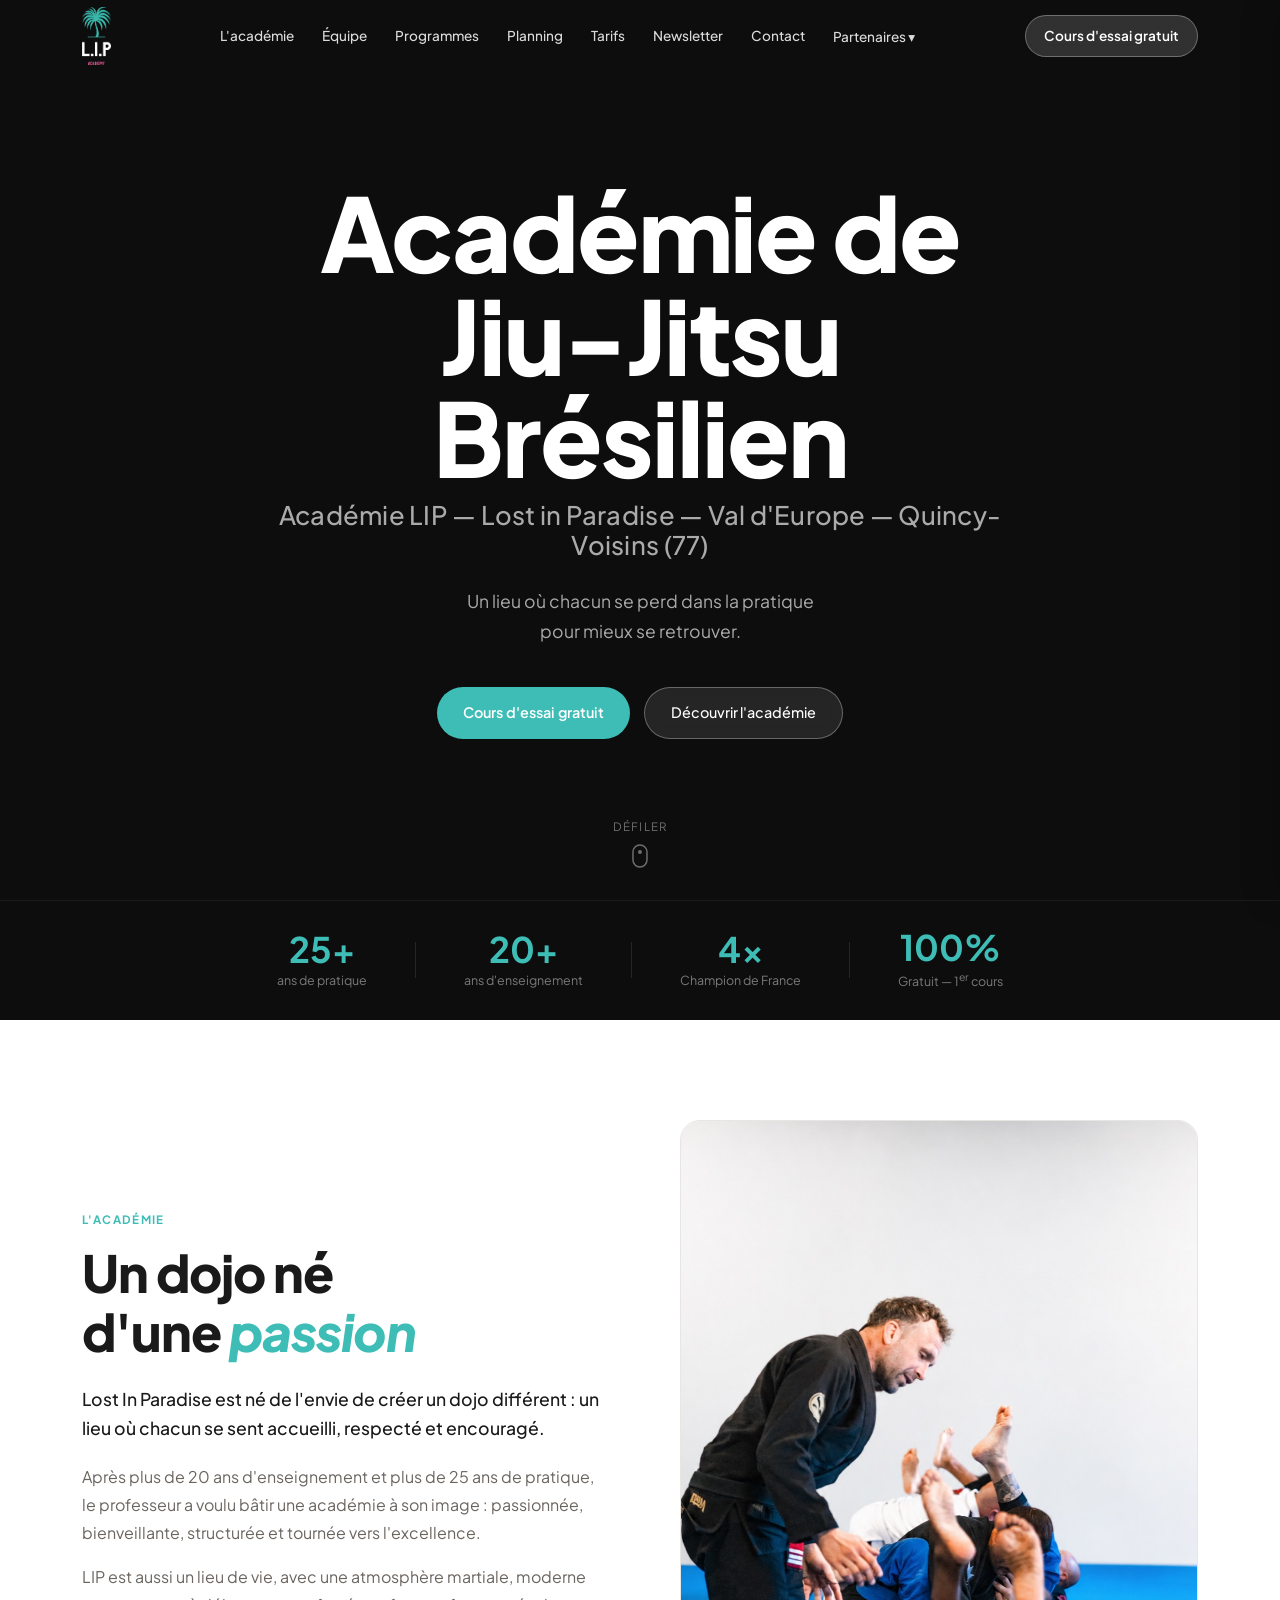
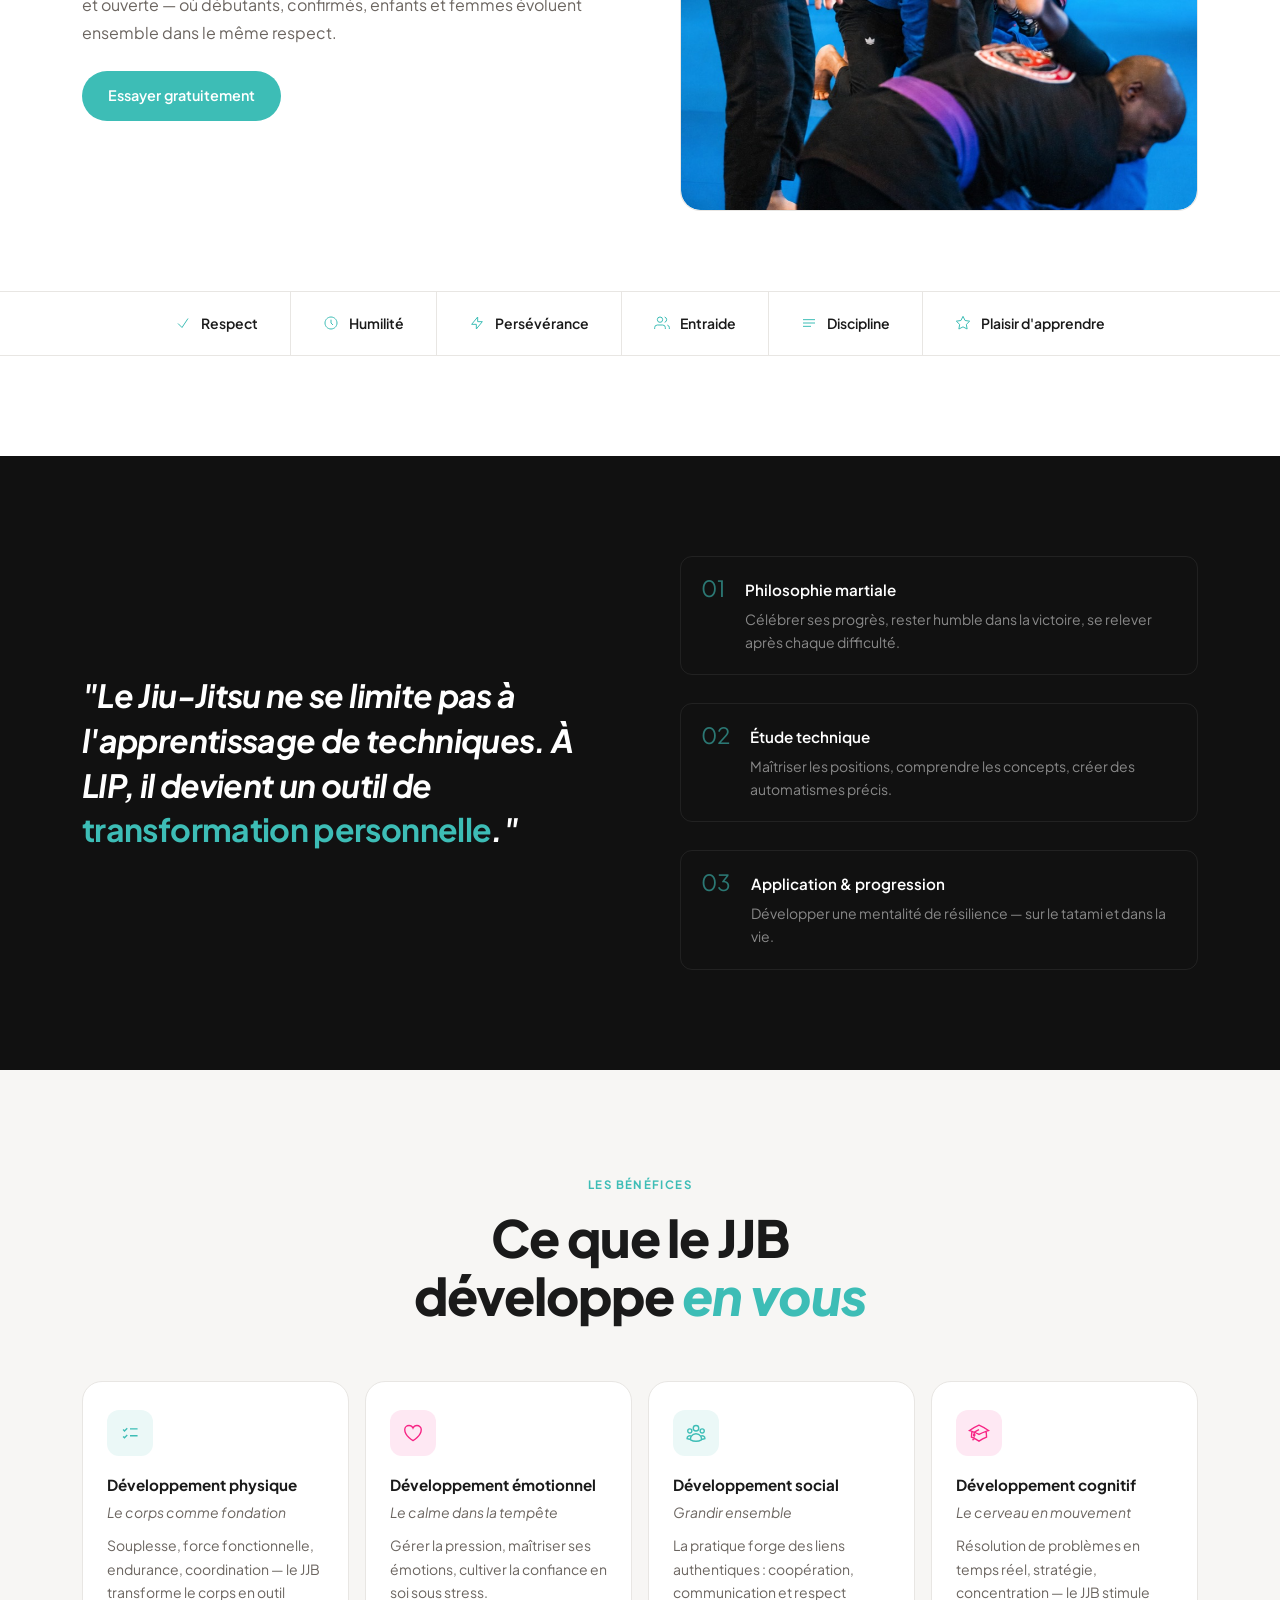
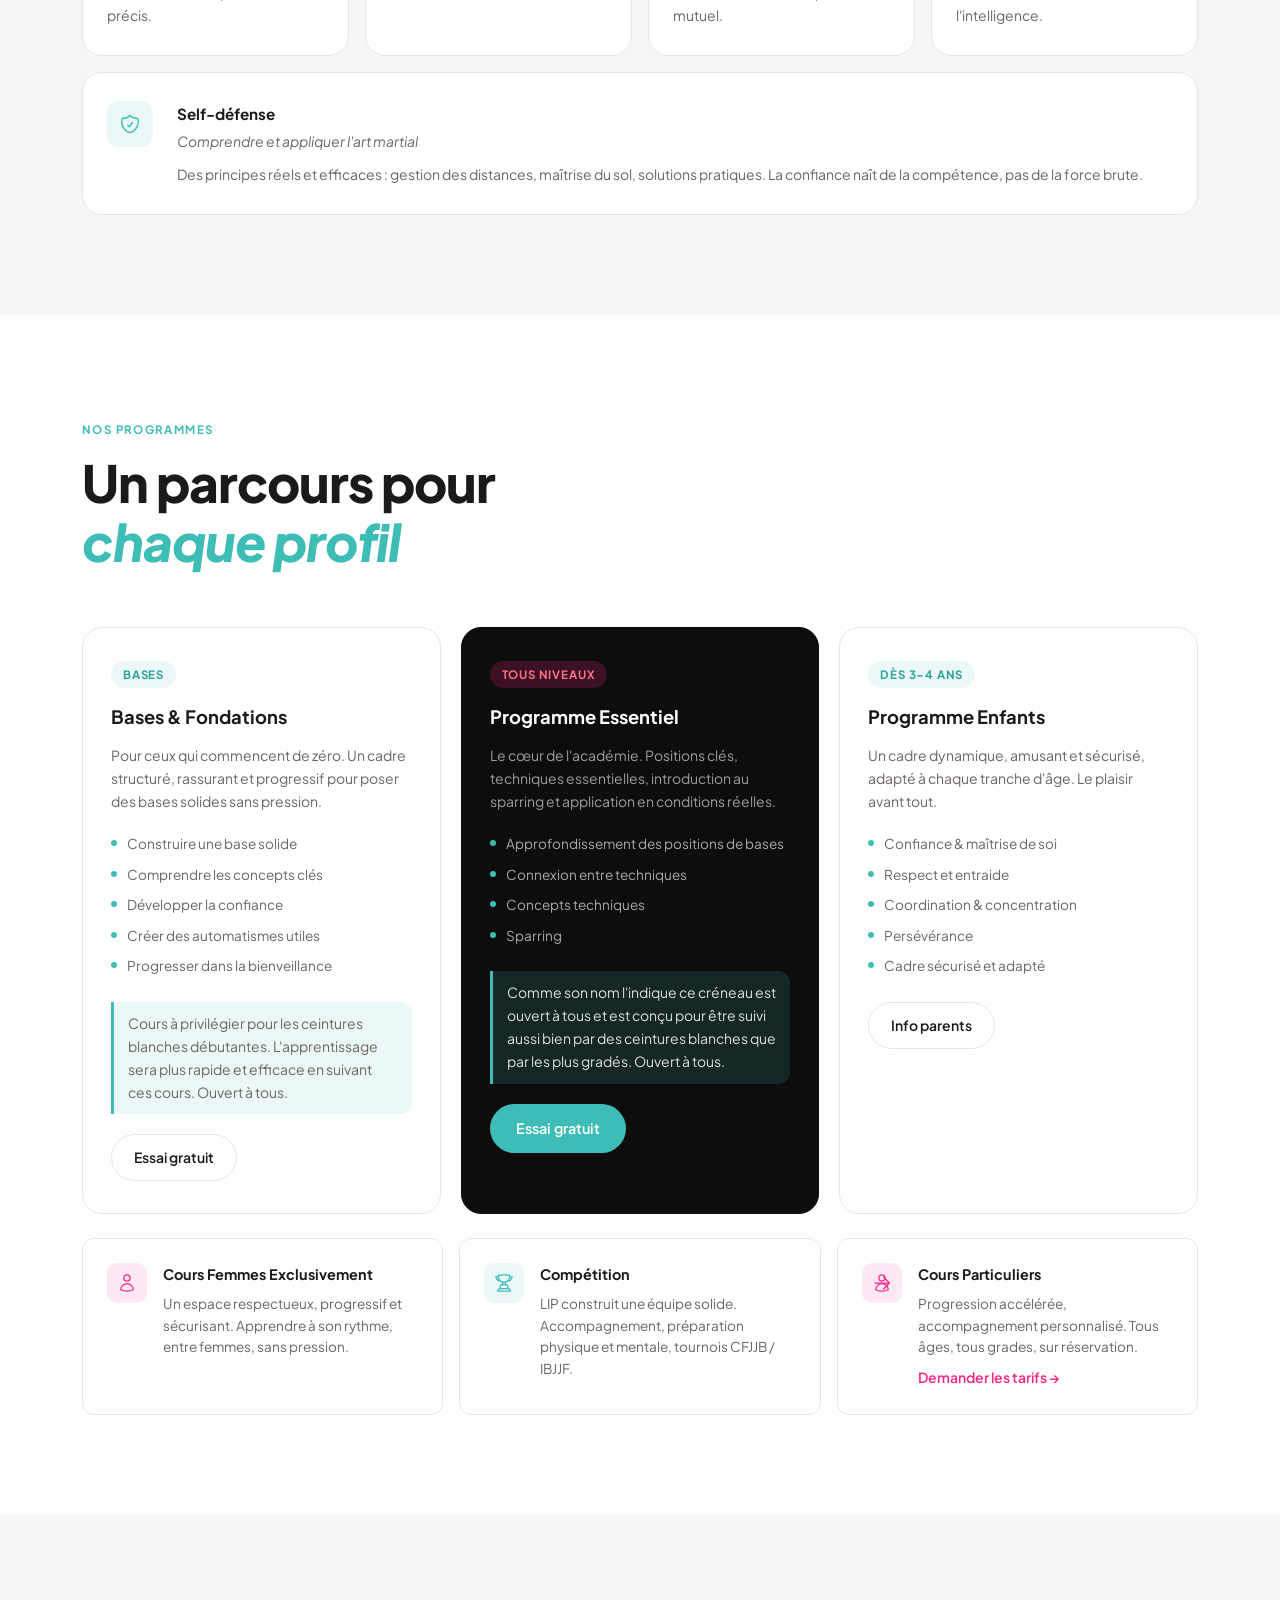
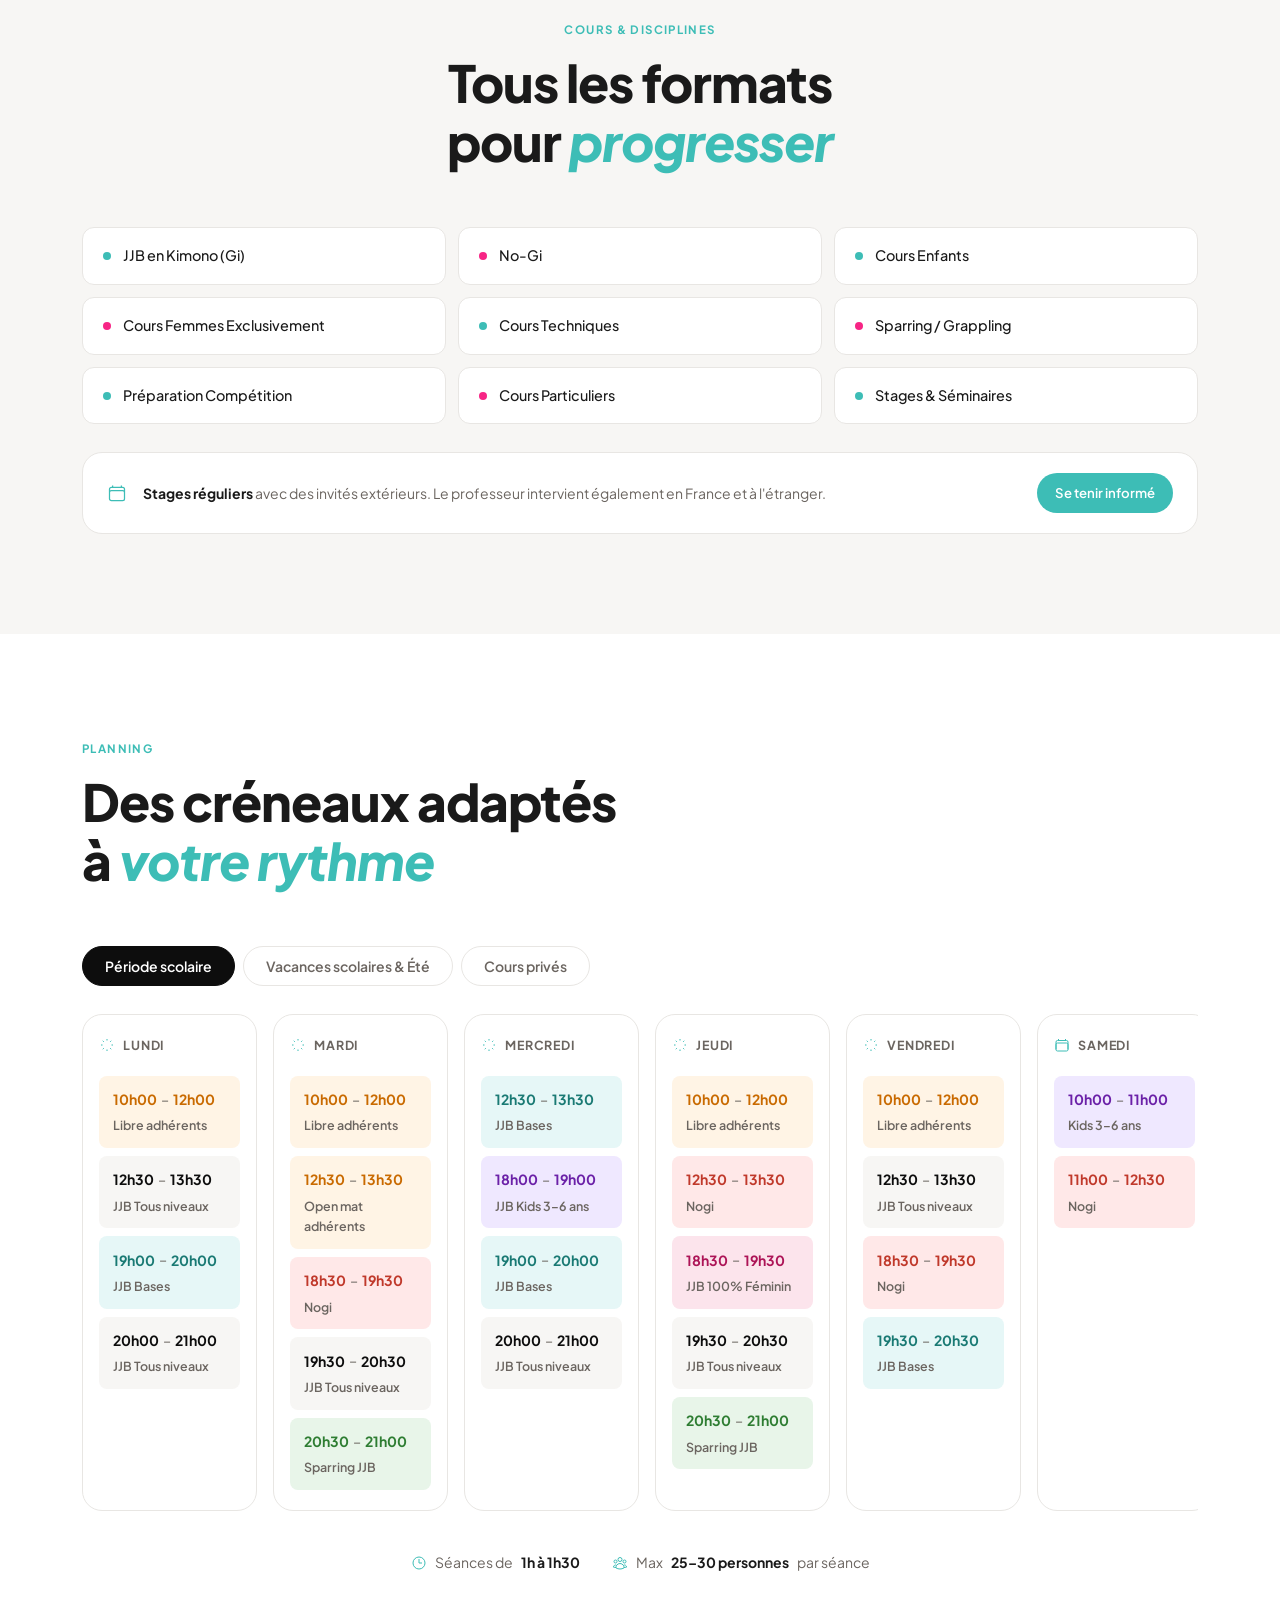
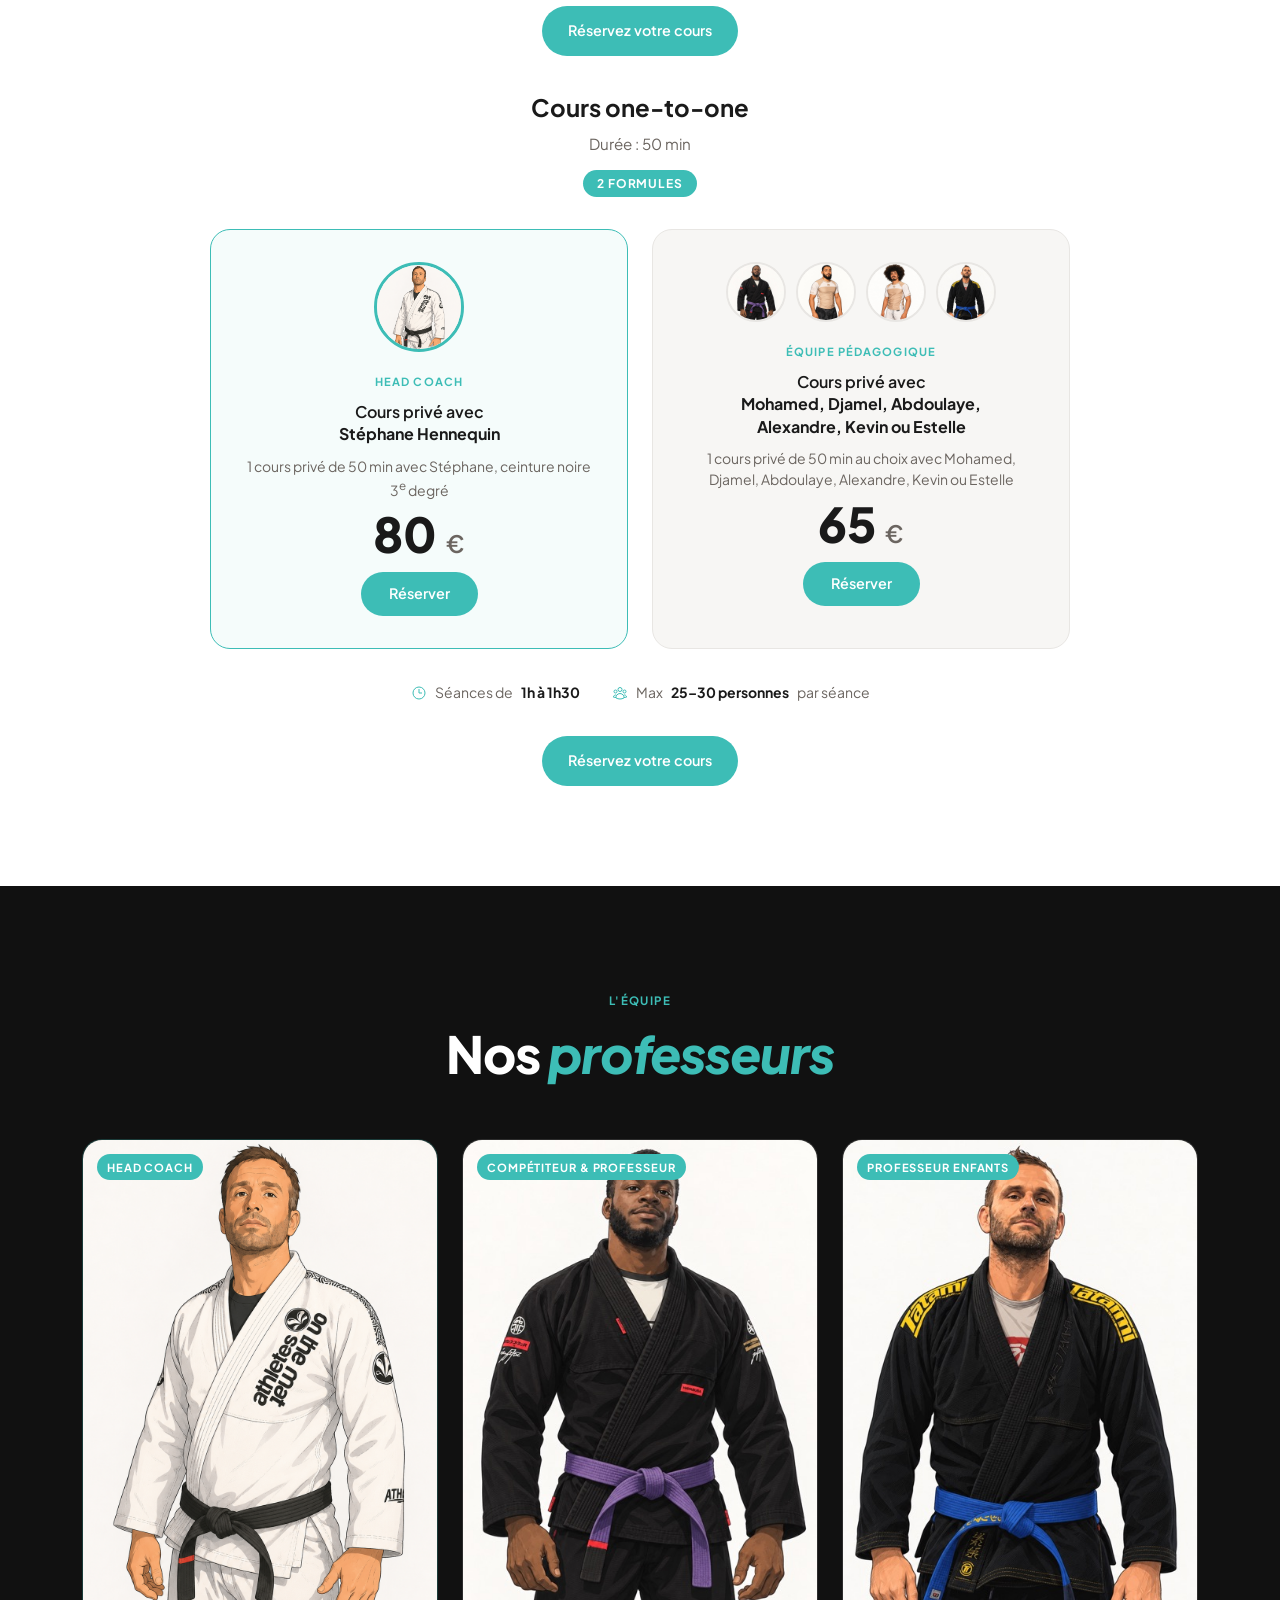
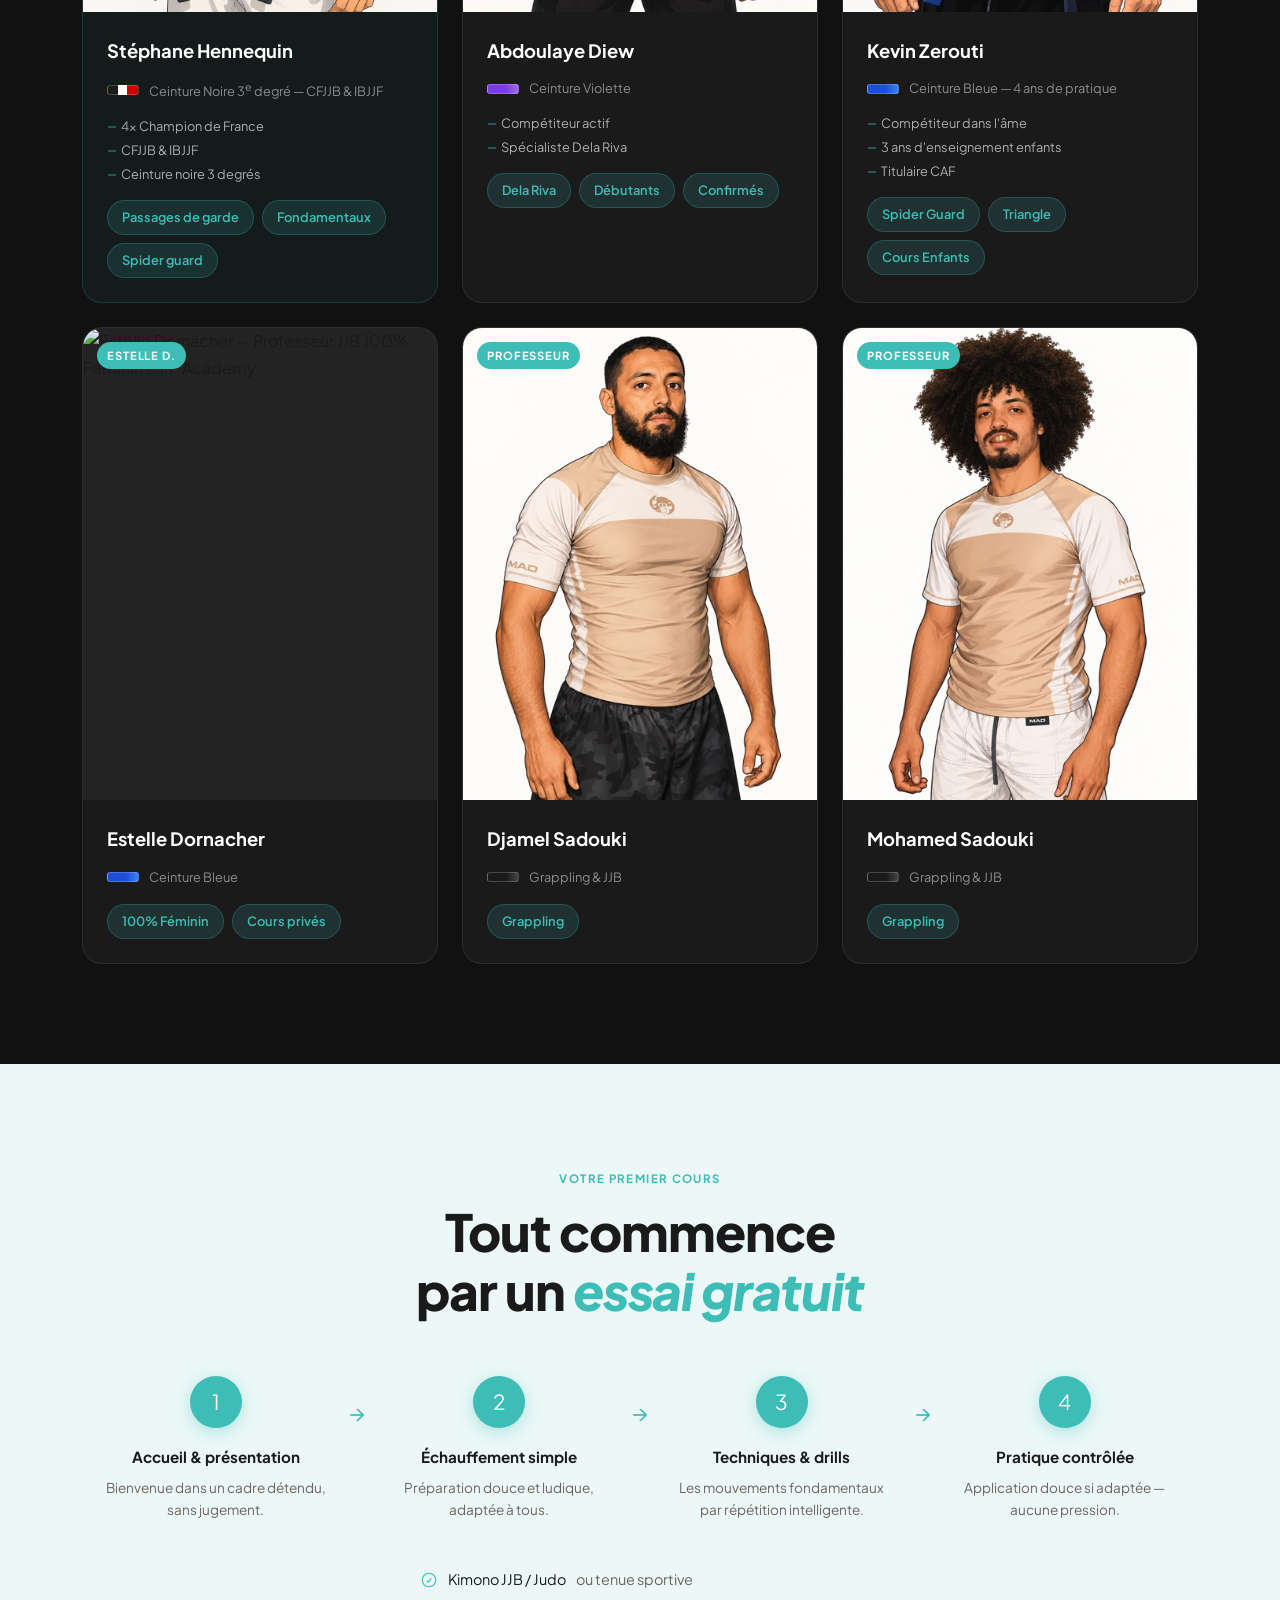
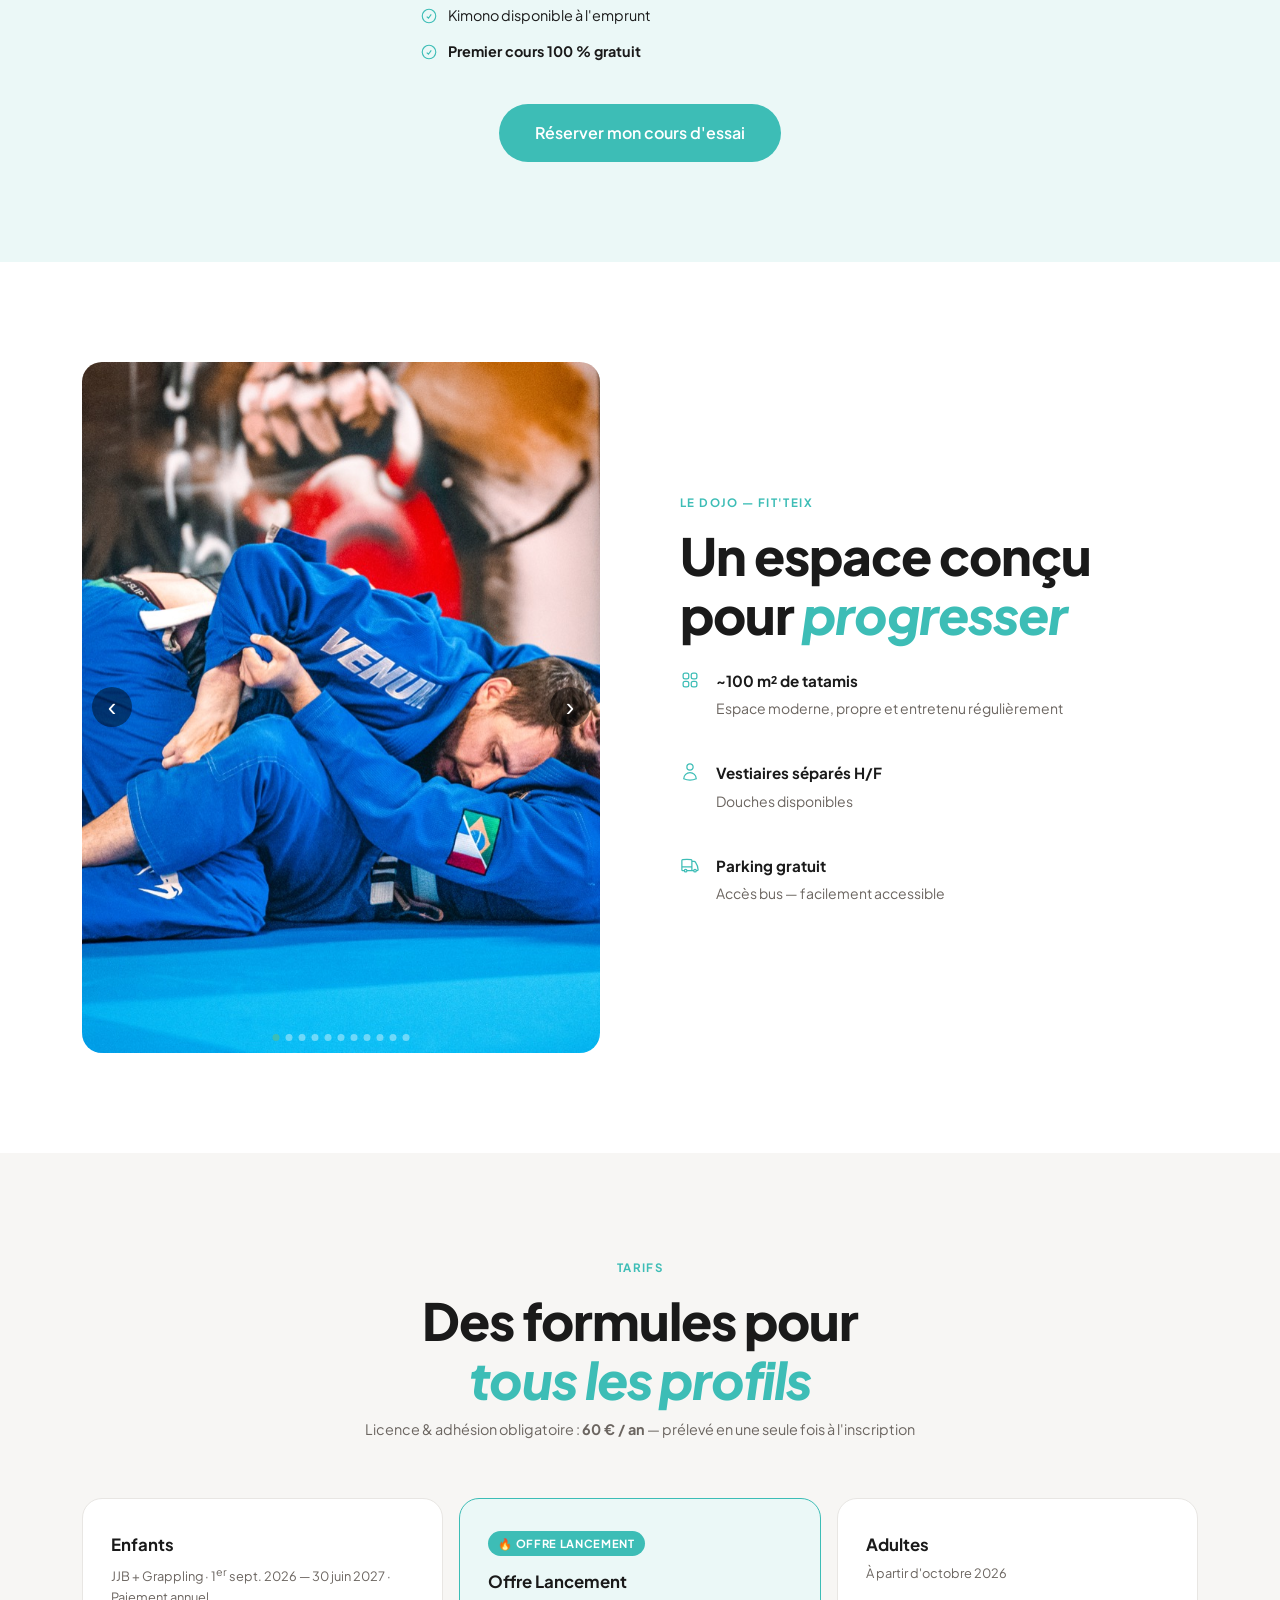
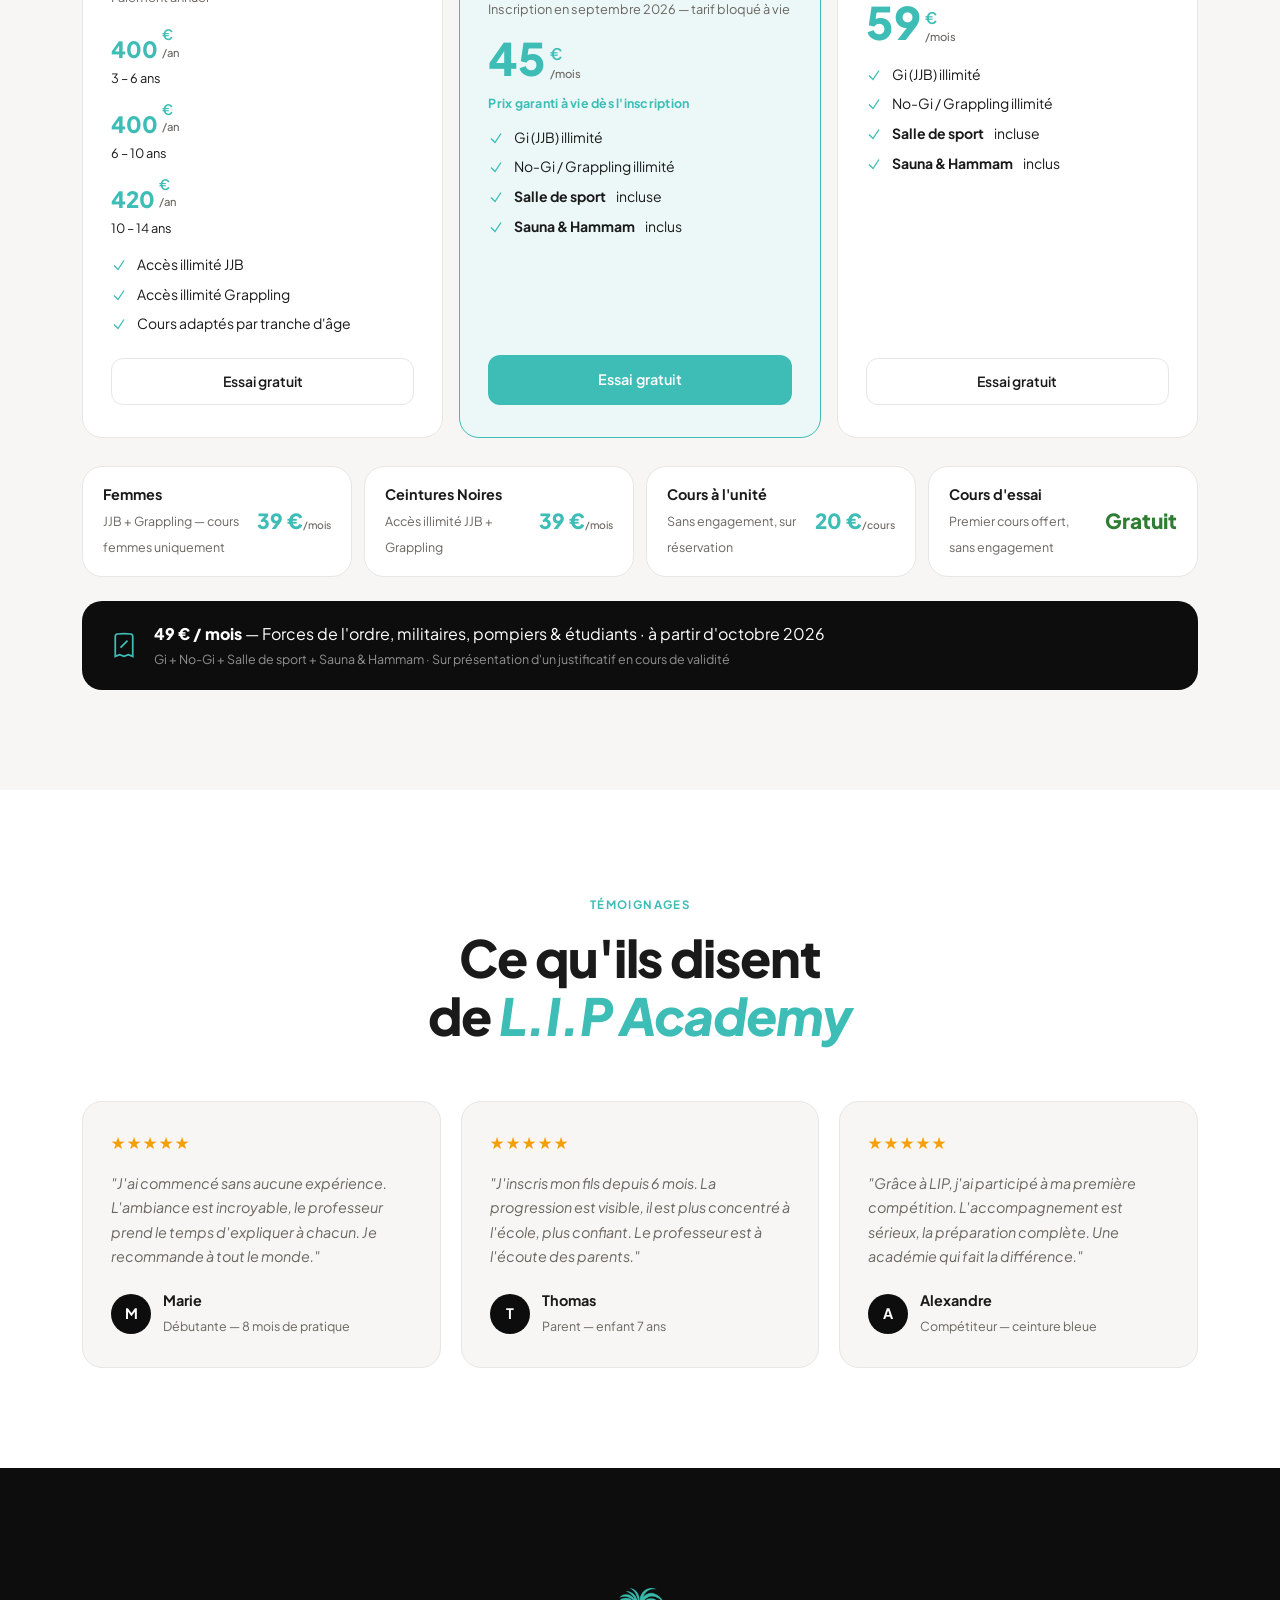
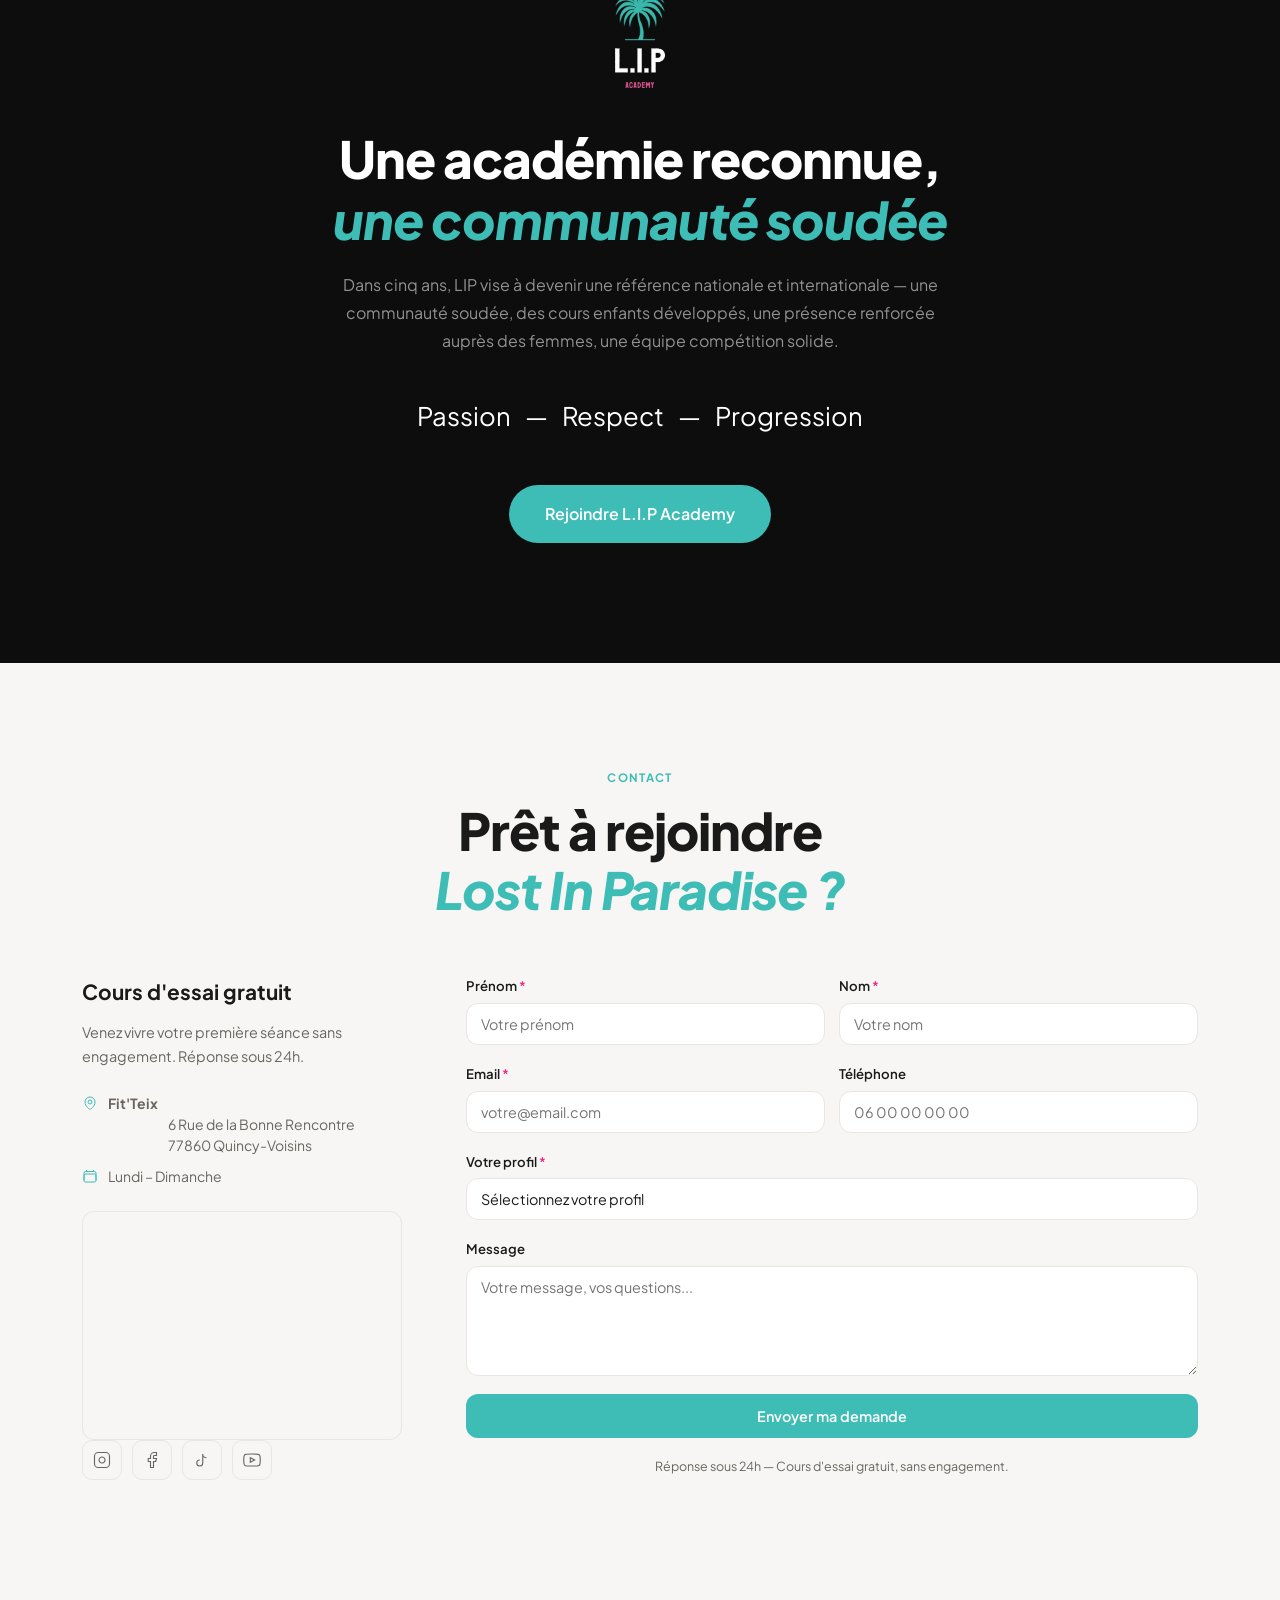
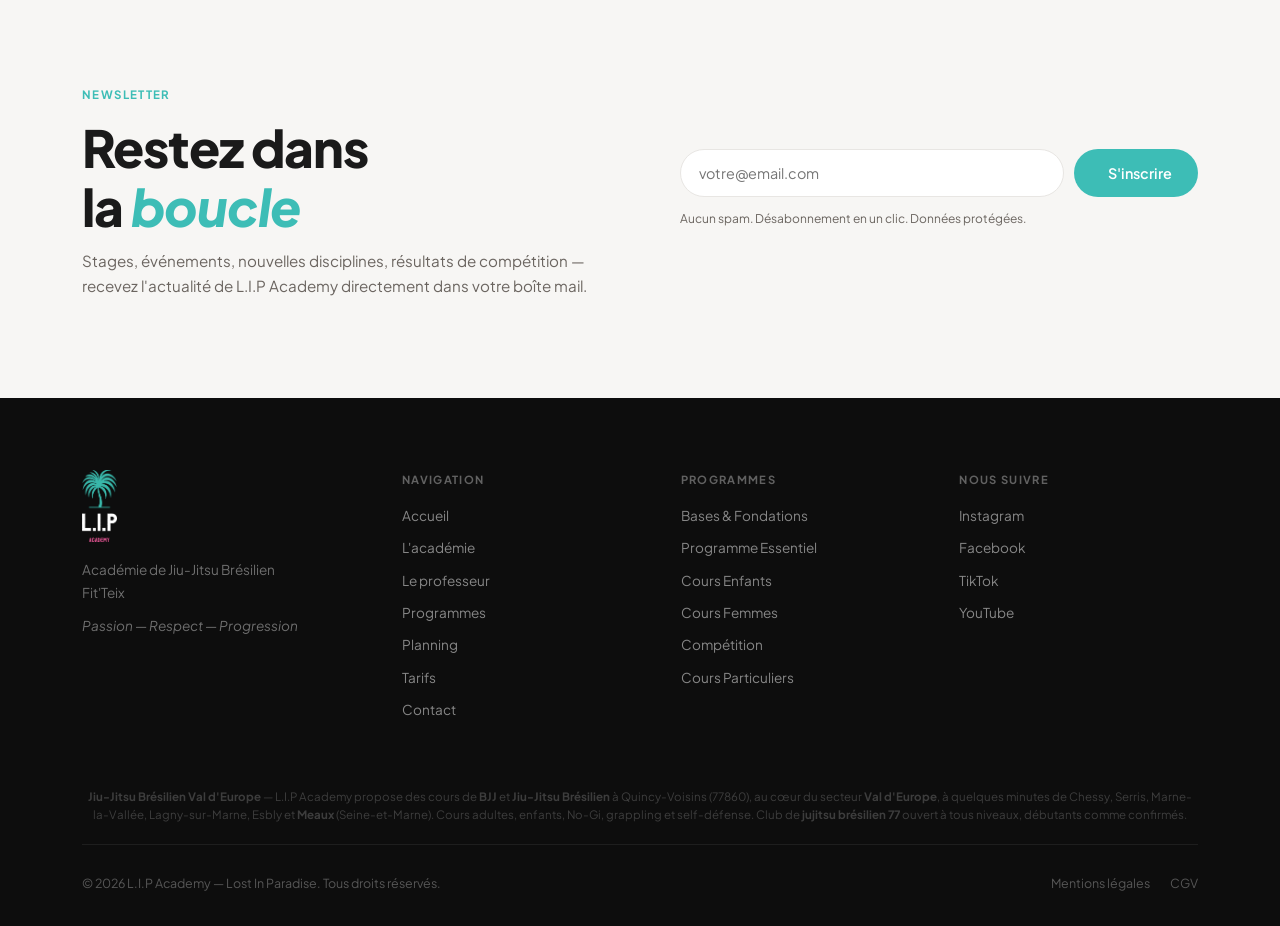
==== index.html @ 7df5c799 "Équipe: ajout Estelle Dornacher (féminin/privés) + Kevin & Estelle dans cours one-to-one Co-Authored" ====
<!DOCTYPE html>
<html lang="fr">
<head>
  <meta charset="UTF-8">
  <meta name="viewport" content="width=device-width, initial-scale=1.0">
  <title>Jiu-Jitsu Brésilien Val d'Europe — L.I.P Academy | Cours BJJ Meaux (77)</title>
  <meta name="description" content="Cours de Jiu-Jitsu Brésilien à Val d'Europe (Quincy-Voisins, 77). L.I.P Academy — BJJ adultes, enfants, No-Gi, self-défense. Entraîneur 4× Champion de France. 1er cours gratuit.">
  <meta name="keywords" content="jiu-jitsu brésilien val d'europe, BJJ val d'europe, cours JJB 77, jujitsu brésilien Meaux, cours jiu-jitsu Chessy, jiu-jitsu Serris, jiu-jitsu Lagny-sur-Marne, jiu-jitsu Esbly, No-Gi val d'europe, self-défense val d'europe, arts martiaux val d'europe, club BJJ Seine-et-Marne, Fit'Teix, Lost In Paradise, LIP Academy, Quincy-Voisins">
  <meta name="robots" content="index, follow">
  <meta name="google-site-verification" content="SsqwtW0q764EBVGic84U3VmIkKIHRMrtqTTZucFKKec">
  <link rel="icon" type="image/png" sizes="512x512" href="lip-favicon-512.png">
  <link rel="apple-touch-icon" href="lip-favicon-512.png">
  <meta name="author" content="L.I.P Academy — Stéphane Hennequin">
  <link rel="canonical" href="https://lip-academie.com/">

  <!-- Open Graph -->
  <meta property="og:title" content="Jiu-Jitsu Brésilien Val d'Europe — L.I.P Academy">
  <meta property="og:description" content="Cours de BJJ à Val d'Europe et Meaux (77). Adultes, enfants, No-Gi, self-défense. Entraîneur 4× Champion de France. 1er cours gratuit.">
  <meta property="og:type" content="website">
  <meta property="og:url" content="https://lip-academie.com/">
  <meta property="og:locale" content="fr_FR">
  <meta property="og:site_name" content="L.I.P Academy">
  <meta property="og:image" content="https://lip-academie.com/img-prof-dojo.png">
  <meta property="og:image:width" content="1536">
  <meta property="og:image:height" content="1024">
  <meta property="og:image:alt" content="L.I.P Academy — Cours de Jiu-Jitsu Brésilien à Val d'Europe">

  <!-- Twitter Card -->
  <meta name="twitter:card" content="summary_large_image">
  <meta name="twitter:title" content="Jiu-Jitsu Brésilien Val d'Europe — L.I.P Academy">
  <meta name="twitter:description" content="Cours de BJJ à Val d'Europe et Meaux (77). 1er cours gratuit.">
  <meta name="twitter:image" content="https://lip-academie.com/img-prof-dojo.png">

  <!-- Schema.org JSON-LD -->
  <script type="application/ld+json">
  {
    "@context": "https://schema.org",
    "@type": "SportsClub",
    "name": "L.I.P Academy — Lost In Paradise Jiujitsu",
    "alternateName": ["LIP Academy", "Lost In Paradise BJJ"],
    "description": "Académie de Jiu-Jitsu Brésilien à Quincy-Voisins, secteur Val d'Europe (77). Cours adultes, enfants, No-Gi, self-défense. Entraîneur 4× Champion de France.",
    "url": "https://lip-academie.com/",
    "telephone": "",
    "email": "stephanehennequin@hotmail.com",
    "address": {
      "@type": "PostalAddress",
      "streetAddress": "6 Rue de la Bonne Rencontre",
      "addressLocality": "Quincy-Voisins",
      "postalCode": "77860",
      "addressCountry": "FR",
      "addressRegion": "Seine-et-Marne"
    },
    "geo": {
      "@type": "GeoCoordinates",
      "latitude": "48.9025",
      "longitude": "2.8800"
    },
    "areaServed": [
      "Val d'Europe", "Chessy", "Serris", "Marne-la-Vallée", "Lagny-sur-Marne", "Esbly", "Meaux", "Seine-et-Marne"
    ],
    "sport": ["Jiu-Jitsu Brésilien", "BJJ", "No-Gi", "Grappling", "Self-défense"],
    "founder": {
      "@type": "Person",
      "name": "Stéphane Hennequin",
      "jobTitle": "Head Coach",
      "description": "Ceinture noire 3e degré, 4× Champion de France CFJJB"
    },
    "openingHoursSpecification": [
      { "@type": "OpeningHoursSpecification", "dayOfWeek": "Monday", "opens": "12:30", "closes": "21:00" },
      { "@type": "OpeningHoursSpecification", "dayOfWeek": "Tuesday", "opens": "18:00", "closes": "21:00" },
      { "@type": "OpeningHoursSpecification", "dayOfWeek": "Wednesday", "opens": "09:30", "closes": "21:00" },
      { "@type": "OpeningHoursSpecification", "dayOfWeek": "Thursday", "opens": "12:30", "closes": "21:00" },
      { "@type": "OpeningHoursSpecification", "dayOfWeek": "Friday", "opens": "18:00", "closes": "20:00" },
      { "@type": "OpeningHoursSpecification", "dayOfWeek": "Saturday", "opens": "10:00", "closes": "12:30" },
      { "@type": "OpeningHoursSpecification", "dayOfWeek": "Sunday", "opens": "10:00", "closes": "11:30" }
    ],
    "priceRange": "€€",
    "currenciesAccepted": "EUR",
    "sameAs": []
  }
  </script>
  <link rel="preconnect" href="https://fonts.googleapis.com">
  <link rel="preconnect" href="https://fonts.gstatic.com" crossorigin>
  <link href="https://fonts.googleapis.com/css2?family=Plus+Jakarta+Sans:ital,wght@0,300;0,400;0,500;0,600;0,700;0,800;1,400&display=swap" rel="stylesheet">
  <link rel="stylesheet" href="styles.css?v=34">
</head>
<body>
<div class="site-wrapper">

  <!-- ===== NAV ===== -->
  <header class="nav" id="nav">
    <div class="nav-inner">
      <a href="#top" class="nav-logo">
        <img src="logo-color.png" alt="L.I.P Academy" class="logo-img logo-light">
        <img src="logo-dark.png" alt="L.I.P Academy" class="logo-img logo-dark-img">
      </a>
      <nav class="nav-links" id="nav-links">
        <a href="#academie">L'académie</a>
        <a href="#professeur">Équipe</a>
        <a href="#programmes">Programmes</a>
        <a href="#planning">Planning</a>
        <a href="#tarifs">Tarifs</a>
        <a href="#newsletter">Newsletter</a>
        <a href="#contact">Contact</a>
        <div class="nav-dropdown">
          <a href="#" class="nav-dropdown-toggle">Partenaires ▾</a>
          <div class="nav-dropdown-menu">
            <a href="https://www.athletesonthemat.com/" target="_blank" rel="noopener">Athletes on the Mat</a>
            <a href="https://www.cercletissier.com/" target="_blank" rel="noopener">Cercle Tissier</a>
          </div>
        </div>
      </nav>
      <a href="https://app.oss-academy.com/t/893b8af183" target="_blank" rel="noopener" class="nav-cta">Cours d'essai gratuit</a>
      <button class="burger" id="burger" aria-label="Ouvrir le menu" aria-expanded="false">
        <span></span><span></span><span></span>
      </button>
    </div>

  </header>

  <!-- ===== HERO ===== -->
  <section class="hero" id="top">
    <div class="hero-media">
      <video class="hero-video" id="hero-video" autoplay muted loop playsinline preload="auto">
        <source src="video-lip.mp4" type="video/mp4">
      </video>
      <div class="hero-vignette"></div>
    </div>
    <div class="hero-content">
      <h1 class="hero-h1">Académie de Jiu-Jitsu Brésilien</h1>
      <h2 class="hero-h2">Académie LIP — Lost in Paradise — Val d'Europe — Quincy-Voisins (77)</h2>
      <p class="hero-sub">Un lieu où chacun se perd dans la pratique<br>pour mieux se retrouver.</p>
      <div class="hero-actions">
        <a href="https://app.oss-academy.com/t/893b8af183" target="_blank" rel="noopener" class="btn-teal">Cours d'essai gratuit</a>
        <a href="#academie" class="btn-ghost">Découvrir l'académie</a>
      </div>
    </div>
    <div class="hero-scroll">
      <span>Défiler</span>
      <svg width="16" height="24" viewBox="0 0 16 24" fill="none"><rect x="1" y="1" width="14" height="22" rx="7" stroke="currentColor" stroke-width="1.5"/><circle cx="8" cy="8" r="2" fill="currentColor"/></svg>
    </div>
  </section>

  <!-- ===== BANDE STATS ===== -->
  <div class="stats-bar">
    <div class="stats-inner">
      <div class="stat-item"><strong>25+</strong><span>ans de pratique</span></div>
      <div class="stat-divider"></div>
      <div class="stat-item"><strong>20+</strong><span>ans d'enseignement</span></div>
      <div class="stat-divider"></div>
      <div class="stat-item"><strong>4×</strong><span>Champion de France</span></div>
      <div class="stat-divider"></div>
      <div class="stat-item"><strong>100%</strong><span>Gratuit — 1<sup>er</sup> cours</span></div>
    </div>
  </div>

  <!-- ===== ACADÉMIE ===== -->
  <section class="section" id="academie">
    <div class="container">
      <div class="split">
        <div class="split-text">
          <span class="eyebrow">L'académie</span>
          <h2>Un dojo né<br>d'une <em>passion</em></h2>
          <p class="lead">Lost In Paradise est né de l'envie de créer un dojo différent : un lieu où chacun se sent accueilli, respecté et encouragé.</p>
          <p>Après plus de 20 ans d'enseignement et plus de 25 ans de pratique, le professeur a voulu bâtir une académie à son image : passionnée, bienveillante, structurée et tournée vers l'excellence.</p>
          <p>LIP est aussi un lieu de vie, avec une atmosphère martiale, moderne et ouverte — où débutants, confirmés, enfants et femmes évoluent ensemble dans le même respect.</p>
          <a href="https://app.oss-academy.com/t/893b8af183" target="_blank" rel="noopener" class="btn-teal">Essayer gratuitement</a>
        </div>
        <div class="split-visual">
          <div class="photo-frame tall">
            <img src="images/lip-academie-cours.jpg" alt="Cours de Jiu-Jitsu Brésilien à L.I.P Academy — Stéphane Hennequin coach BJJ Val d'Europe Quincy-Voisins 77" style="width:100%;height:100%;object-fit:cover;border-radius:var(--radius-lg);" loading="lazy">
          </div>
        </div>
      </div>
    </div>
    <!-- Valeurs -->
    <div class="valeurs-strip">
      <div class="valeur-item">
        <svg viewBox="0 0 24 24" fill="none" stroke="currentColor" stroke-width="1.5"><path d="M4.5 12.75l6 6 9-13.5"/></svg>
        Respect
      </div>
      <div class="valeur-item">
        <svg viewBox="0 0 24 24" fill="none" stroke="currentColor" stroke-width="1.5"><path d="M12 3c4.97 0 9 4.03 9 9s-4.03 9-9 9-9-4.03-9-9 4.03-9 9-9zm0 4v5l3 3"/></svg>
        Humilité
      </div>
      <div class="valeur-item">
        <svg viewBox="0 0 24 24" fill="none" stroke="currentColor" stroke-width="1.5"><path d="M13 10V3L4 14h7v7l9-11h-7z"/></svg>
        Persévérance
      </div>
      <div class="valeur-item">
        <svg viewBox="0 0 24 24" fill="none" stroke="currentColor" stroke-width="1.5"><path d="M17 21v-2a4 4 0 00-4-4H5a4 4 0 00-4 4v2M9 11a4 4 0 100-8 4 4 0 000 8zM23 21v-2a4 4 0 00-3-3.87M16 3.13a4 4 0 010 7.75"/></svg>
        Entraide
      </div>
      <div class="valeur-item">
        <svg viewBox="0 0 24 24" fill="none" stroke="currentColor" stroke-width="1.5"><path d="M3 7h18M3 12h18M3 17h12"/></svg>
        Discipline
      </div>
      <div class="valeur-item">
        <svg viewBox="0 0 24 24" fill="none" stroke="currentColor" stroke-width="1.5"><path d="M12 2l3.09 6.26L22 9.27l-5 4.87 1.18 6.88L12 17.77l-6.18 3.25L7 14.14 2 9.27l6.91-1.01L12 2z"/></svg>
        Plaisir d'apprendre
      </div>
    </div>
  </section>

  <!-- ===== PHILOSOPHIE ÉDITORIALE ===== -->
  <section class="section-dark editorial" id="philosophie">
    <div class="container">
      <div class="editorial-inner">
        <div class="editorial-quote">
          <blockquote>"Le Jiu-Jitsu ne se limite pas à l'apprentissage de techniques. À LIP, il devient un outil de <em>transformation personnelle</em>."</blockquote>
        </div>
        <div class="editorial-pillars">
          <div class="ep-item">
            <span class="ep-num">01</span>
            <div>
              <h4>Philosophie martiale</h4>
              <p>Célébrer ses progrès, rester humble dans la victoire, se relever après chaque difficulté.</p>
            </div>
          </div>
          <div class="ep-item">
            <span class="ep-num">02</span>
            <div>
              <h4>Étude technique</h4>
              <p>Maîtriser les positions, comprendre les concepts, créer des automatismes précis.</p>
            </div>
          </div>
          <div class="ep-item">
            <span class="ep-num">03</span>
            <div>
              <h4>Application & progression</h4>
              <p>Développer une mentalité de résilience — sur le tatami et dans la vie.</p>
            </div>
          </div>
        </div>
      </div>
    </div>
  </section>

  <!-- ===== BÉNÉFICES ===== -->
  <section class="section bg-off" id="benefices">
    <div class="container">
      <div class="section-head centered">
        <span class="eyebrow">Les bénéfices</span>
        <h2>Ce que le JJB<br>développe <em>en vous</em></h2>
      </div>
      <div class="benefits-grid">
        <div class="benefit-card">
          <div class="bc-icon teal">
            <svg viewBox="0 0 24 24" fill="none" stroke="currentColor" stroke-width="1.5"><path d="M4.5 8.25l1.5 1.5 3-3M4.5 15.75l1.5 1.5 3-3M12 7.5h8.25M12 15h8.25"/></svg>
          </div>
          <h3>Développement physique</h3>
          <p class="bc-sub">Le corps comme fondation</p>
          <p>Souplesse, force fonctionnelle, endurance, coordination — le JJB transforme le corps en outil précis.</p>
        </div>
        <div class="benefit-card">
          <div class="bc-icon rose">
            <svg viewBox="0 0 24 24" fill="none" stroke="currentColor" stroke-width="1.5"><path d="M21 8.25c0-2.485-2.099-4.5-4.688-4.5-1.935 0-3.597 1.126-4.312 2.733-.715-1.607-2.377-2.733-4.313-2.733C5.1 3.75 3 5.765 3 8.25c0 7.22 9 12 9 12s9-4.78 9-12z"/></svg>
          </div>
          <h3>Développement émotionnel</h3>
          <p class="bc-sub">Le calme dans la tempête</p>
          <p>Gérer la pression, maîtriser ses émotions, cultiver la confiance en soi sous stress.</p>
        </div>
        <div class="benefit-card">
          <div class="bc-icon teal">
            <svg viewBox="0 0 24 24" fill="none" stroke="currentColor" stroke-width="1.5"><path d="M18 18.72a9.094 9.094 0 003.741-.479 3 3 0 00-4.682-2.72m.94 3.198l.001.031c0 .225-.012.447-.037.666A11.944 11.944 0 0112 21c-2.17 0-4.207-.576-5.963-1.584A6.062 6.062 0 016 18.719m12 0a5.971 5.971 0 00-.941-3.197m0 0A5.995 5.995 0 0012 12.75a5.995 5.995 0 00-5.058 2.772m0 0a3 3 0 00-4.681 2.72 8.986 8.986 0 003.74.477m.94-3.197a5.971 5.971 0 00-.94 3.197M15 6.75a3 3 0 11-6 0 3 3 0 016 0zm6 3a2.25 2.25 0 11-4.5 0 2.25 2.25 0 014.5 0zm-13.5 0a2.25 2.25 0 11-4.5 0 2.25 2.25 0 014.5 0z"/></svg>
          </div>
          <h3>Développement social</h3>
          <p class="bc-sub">Grandir ensemble</p>
          <p>La pratique forge des liens authentiques : coopération, communication et respect mutuel.</p>
        </div>
        <div class="benefit-card">
          <div class="bc-icon rose">
            <svg viewBox="0 0 24 24" fill="none" stroke="currentColor" stroke-width="1.5"><path d="M4.26 10.147a60.438 60.438 0 00-.491 6.347A48.627 48.627 0 0112 20.904a48.627 48.627 0 018.232-4.41 60.46 60.46 0 00-.491-6.347m-15.482 0a50.57 50.57 0 00-2.658-.813A59.905 59.905 0 0112 3.493a59.902 59.902 0 0110.399 5.84c-.896.248-1.783.52-2.658.814m-15.482 0A50.697 50.697 0 0112 13.489a50.702 50.702 0 017.74-3.342M6.75 15a.75.75 0 100-1.5.75.75 0 000 1.5zm0 0v-3.675A55.378 55.378 0 0112 8.443m-7.007 11.55A5.981 5.981 0 006.75 15.75v-1.5"/></svg>
          </div>
          <h3>Développement cognitif</h3>
          <p class="bc-sub">Le cerveau en mouvement</p>
          <p>Résolution de problèmes en temps réel, stratégie, concentration — le JJB stimule l'intelligence.</p>
        </div>
        <div class="benefit-card benefit-wide">
          <div class="bc-icon teal">
            <svg viewBox="0 0 24 24" fill="none" stroke="currentColor" stroke-width="1.5"><path d="M9 12.75L11.25 15 15 9.75m-3-7.036A11.959 11.959 0 013.598 6 11.99 11.99 0 003 9.749c0 5.592 3.824 10.29 9 11.623 5.176-1.332 9-6.03 9-11.622 0-1.31-.21-2.571-.598-3.751h-.152c-3.196 0-6.1-1.248-8.25-3.285z"/></svg>
          </div>
          <div>
            <h3>Self-défense</h3>
            <p class="bc-sub">Comprendre et appliquer l'art martial</p>
            <p>Des principes réels et efficaces : gestion des distances, maîtrise du sol, solutions pratiques. La confiance naît de la compétence, pas de la force brute.</p>
          </div>
        </div>
      </div>
    </div>
  </section>

  <!-- ===== PROGRAMMES ===== -->
  <section class="section" id="programmes">
    <div class="container">
      <div class="section-head">
        <span class="eyebrow">Nos programmes</span>
        <h2>Un parcours pour<br><em>chaque profil</em></h2>
      </div>
      <div class="prog-grid">
        <div class="prog-card">
          <div class="prog-tag teal">Bases</div>
          <h3>Bases &amp; Fondations</h3>
          <p>Pour ceux qui commencent de zéro. Un cadre structuré, rassurant et progressif pour poser des bases solides sans pression.</p>
          <ul>
            <li>Construire une base solide</li>
            <li>Comprendre les concepts clés</li>
            <li>Développer la confiance</li>
            <li>Créer des automatismes utiles</li>
            <li>Progresser dans la bienveillance</li>
          </ul>
          <p class="prog-note">Cours à privilégier pour les ceintures blanches débutantes. L'apprentissage sera plus rapide et efficace en suivant ces cours. Ouvert à tous.</p>
          <a href="https://app.oss-academy.com/t/893b8af183" target="_blank" rel="noopener" class="btn-outline">Essai gratuit</a>
        </div>
        <div class="prog-card prog-hero">
          <div class="prog-tag rose">Tous niveaux</div>
          <h3>Programme Essentiel</h3>
          <p>Le cœur de l'académie. Positions clés, techniques essentielles, introduction au sparring et application en conditions réelles.</p>
          <ul>
            <li>Approfondissement des positions de bases</li>
            <li>Connexion entre techniques</li>
            <li>Concepts techniques</li>
            <li>Sparring</li>
          </ul>
          <p class="prog-note">Comme son nom l'indique ce créneau est ouvert à tous et est conçu pour être suivi aussi bien par des ceintures blanches que par les plus gradés. Ouvert à tous.</p>
          <a href="https://app.oss-academy.com/t/893b8af183" target="_blank" rel="noopener" class="btn-teal">Essai gratuit</a>
        </div>
        <div class="prog-card">
          <div class="prog-tag teal">Dès 3–4 ans</div>
          <h3>Programme Enfants</h3>
          <p>Un cadre dynamique, amusant et sécurisé, adapté à chaque tranche d'âge. Le plaisir avant tout.</p>
          <ul>
            <li>Confiance &amp; maîtrise de soi</li>
            <li>Respect et entraide</li>
            <li>Coordination &amp; concentration</li>
            <li>Persévérance</li>
            <li>Cadre sécurisé et adapté</li>
          </ul>
          <a href="#contact" class="btn-outline">Info parents</a>
        </div>
      </div>

      <!-- Spéciaux -->
      <div class="specials-grid">
        <div class="special-card">
          <div class="special-icon rose">
            <svg viewBox="0 0 24 24" fill="none" stroke="currentColor" stroke-width="1.5"><path d="M15.75 6a3.75 3.75 0 11-7.5 0 3.75 3.75 0 017.5 0zM4.501 20.118a7.5 7.5 0 0114.998 0A17.933 17.933 0 0112 21.75c-2.676 0-5.216-.584-7.499-1.632z"/></svg>
          </div>
          <div>
            <h4>Cours Femmes Exclusivement</h4>
            <p>Un espace respectueux, progressif et sécurisant. Apprendre à son rythme, entre femmes, sans pression.</p>
          </div>
        </div>
        <div class="special-card">
          <div class="special-icon teal">
            <svg viewBox="0 0 24 24" fill="none" stroke="currentColor" stroke-width="1.5"><path d="M16.5 18.75h-9m9 0a3 3 0 013 3h-15a3 3 0 013-3m9 0v-3.375c0-.621-.503-1.125-1.125-1.125h-.871M7.5 18.75v-3.375c0-.621.504-1.125 1.125-1.125h.872m5.007 0H9.497m5.007 0a7.454 7.454 0 01-.982-3.172M9.497 14.25a7.454 7.454 0 00.981-3.172M5.25 4.236c-.982.143-1.954.317-2.916.52A6.003 6.003 0 007.73 9.728M5.25 4.236V4.5c0 2.108.966 3.99 2.48 5.228M5.25 4.236V2.721C7.456 2.41 9.71 2.25 12 2.25c2.291 0 4.545.16 6.75.47v1.516M7.73 9.728a6.726 6.726 0 002.748 1.35m8.272-6.842V4.5c0 2.108-.966 3.99-2.48 5.228m2.48-5.492a46.32 46.32 0 012.916.52 6.003 6.003 0 01-5.395 4.972m0 0a6.726 6.726 0 01-2.749 1.35m0 0a6.772 6.772 0 01-3.044 0"/></svg>
          </div>
          <div>
            <h4>Compétition</h4>
            <p>LIP construit une équipe solide. Accompagnement, préparation physique et mentale, tournois CFJJB / IBJJF.</p>
          </div>
        </div>
        <div class="special-card">
          <div class="special-icon rose">
            <svg viewBox="0 0 24 24" fill="none" stroke="currentColor" stroke-width="1.5"><path d="M15.75 6a3.75 3.75 0 11-7.5 0 3.75 3.75 0 017.5 0zM4.501 20.118a7.5 7.5 0 0114.998 0A17.933 17.933 0 0112 21.75c-2.676 0-5.216-.584-7.499-1.632z"/><path d="M13.5 4.5L21 12m0 0l-7.5 7.5M21 12H3"/></svg>
          </div>
          <div>
            <h4>Cours Particuliers</h4>
            <p>Progression accélérée, accompagnement personnalisé. Tous âges, tous grades, sur réservation.</p>
            <a href="#contact" class="link-rose">Demander les tarifs →</a>
          </div>
        </div>
      </div>
    </div>
  </section>

  <!-- ===== COURS / DISCIPLINES ===== -->
  <section class="section bg-off" id="cours">
    <div class="container">
      <div class="section-head centered">
        <span class="eyebrow">Cours &amp; disciplines</span>
        <h2>Tous les formats<br>pour <em>progresser</em></h2>
      </div>
      <div class="disciplines-list">
        <div class="disc-item"><span class="disc-dot teal"></span><span>JJB en Kimono (Gi)</span></div>
        <div class="disc-item"><span class="disc-dot rose"></span><span>No-Gi</span></div>
        <div class="disc-item"><span class="disc-dot teal"></span><span>Cours Enfants</span></div>
        <div class="disc-item"><span class="disc-dot rose"></span><span>Cours Femmes Exclusivement</span></div>
        <div class="disc-item"><span class="disc-dot teal"></span><span>Cours Techniques</span></div>
        <div class="disc-item"><span class="disc-dot rose"></span><span>Sparring / Grappling</span></div>
        <div class="disc-item"><span class="disc-dot teal"></span><span>Préparation Compétition</span></div>
        <div class="disc-item"><span class="disc-dot rose"></span><span>Cours Particuliers</span></div>
        <div class="disc-item"><span class="disc-dot teal"></span><span>Stages &amp; Séminaires</span></div>
      </div>
      <div class="stages-note">
        <svg viewBox="0 0 24 24" fill="none" stroke="currentColor" stroke-width="1.5"><path d="M6.75 3v2.25M17.25 3v2.25M3 18.75V7.5a2.25 2.25 0 012.25-2.25h13.5A2.25 2.25 0 0121 7.5v11.25m-18 0A2.25 2.25 0 005.25 21h13.5A2.25 2.25 0 0021 18.75m-18 0v-7.5A2.25 2.25 0 015.25 9h13.5A2.25 2.25 0 0121 11.25v7.5"/></svg>
        <p><strong>Stages réguliers</strong> avec des invités extérieurs. Le professeur intervient également en France et à l'étranger.</p>
        <a href="#contact" class="btn-teal btn-sm">Se tenir informé</a>
      </div>
    </div>
  </section>

  <!-- ===== PLANNING ===== -->
  <section class="section" id="planning">
    <div class="container">
      <div class="section-head">
        <span class="eyebrow">Planning</span>
        <h2>Des créneaux adaptés<br>à <em>votre rythme</em></h2>
      </div>
      <!-- Planning tabs -->
      <div class="planning-tabs">
        <button class="ptab active" data-tab="normal">Période scolaire</button>
        <button class="ptab" data-tab="vacances">Vacances scolaires &amp; Été</button>
        <button class="ptab" data-tab="prives">Cours privés</button>
      </div>

      <!-- Vacances / Été -->
      <div class="planning-wrap hidden" id="tab-vacances">
        <!-- Lundi -->
        <div class="planning-block">
          <h4 class="planning-label">
            <svg viewBox="0 0 24 24" fill="none" stroke="currentColor" stroke-width="1.5"><path d="M12 3v2.25m6.364.386l-1.591 1.591M21 12h-2.25m-.386 6.364l-1.591-1.591M12 18.75V21m-4.773-4.227l-1.591 1.591M5.25 12H3m4.227-4.773L5.636 5.636"/></svg>
            Lundi
          </h4>
          <div class="time-slots">
            <div class="time-slot">
              <div class="ts-time"><strong>12h30</strong><span>–</span><strong>13h30</strong></div>
              <em>JJB Tous niveaux</em>
            </div>
            <div class="time-slot tag-openmat">
              <div class="ts-time"><strong>19h00</strong><span>–</span><strong>20h30</strong></div>
              <em>Open mat adhérents</em>
            </div>
          </div>
        </div>
        <!-- Mardi -->
        <div class="planning-block">
          <h4 class="planning-label">
            <svg viewBox="0 0 24 24" fill="none" stroke="currentColor" stroke-width="1.5"><path d="M12 3v2.25m6.364.386l-1.591 1.591M21 12h-2.25m-.386 6.364l-1.591-1.591M12 18.75V21m-4.773-4.227l-1.591 1.591M5.25 12H3m4.227-4.773L5.636 5.636"/></svg>
            Mardi
          </h4>
          <div class="time-slots">
            <div class="time-slot tag-openmat">
              <div class="ts-time"><strong>12h30</strong><span>–</span><strong>13h30</strong></div>
              <em>Open mat adhérents</em>
            </div>
            <div class="time-slot">
              <div class="ts-time"><strong>19h00</strong><span>–</span><strong>20h30</strong></div>
              <em>JJB Tous niveaux</em>
            </div>
          </div>
        </div>
        <!-- Mercredi -->
        <div class="planning-block">
          <h4 class="planning-label">
            <svg viewBox="0 0 24 24" fill="none" stroke="currentColor" stroke-width="1.5"><path d="M12 3v2.25m6.364.386l-1.591 1.591M21 12h-2.25m-.386 6.364l-1.591-1.591M12 18.75V21m-4.773-4.227l-1.591 1.591M5.25 12H3m4.227-4.773L5.636 5.636"/></svg>
            Mercredi
          </h4>
          <div class="time-slots">
            <div class="time-slot">
              <div class="ts-time"><strong>19h00</strong><span>–</span><strong>20h30</strong></div>
              <em>JJB Tous niveaux</em>
            </div>
          </div>
        </div>
        <!-- Jeudi -->
        <div class="planning-block">
          <h4 class="planning-label">
            <svg viewBox="0 0 24 24" fill="none" stroke="currentColor" stroke-width="1.5"><path d="M12 3v2.25m6.364.386l-1.591 1.591M21 12h-2.25m-.386 6.364l-1.591-1.591M12 18.75V21m-4.773-4.227l-1.591 1.591M5.25 12H3m4.227-4.773L5.636 5.636"/></svg>
            Jeudi
          </h4>
          <div class="time-slots">
            <div class="time-slot tag-openmat">
              <div class="ts-time"><strong>12h30</strong><span>–</span><strong>13h30</strong></div>
              <em>Open mat adhérents</em>
            </div>
            <div class="time-slot tag-openmat">
              <div class="ts-time"><strong>19h00</strong><span>–</span><strong>20h30</strong></div>
              <em>Open mat adhérents</em>
            </div>
          </div>
        </div>
        <!-- Vendredi -->
        <div class="planning-block">
          <h4 class="planning-label">
            <svg viewBox="0 0 24 24" fill="none" stroke="currentColor" stroke-width="1.5"><path d="M12 3v2.25m6.364.386l-1.591 1.591M21 12h-2.25m-.386 6.364l-1.591-1.591M12 18.75V21m-4.773-4.227l-1.591 1.591M5.25 12H3m4.227-4.773L5.636 5.636"/></svg>
            Vendredi
          </h4>
          <div class="time-slots">
            <div class="time-slot">
              <div class="ts-time"><strong>12h30</strong><span>–</span><strong>13h30</strong></div>
              <em>JJB Tous niveaux</em>
            </div>
            <div class="time-slot">
              <div class="ts-time"><strong>19h00</strong><span>–</span><strong>20h30</strong></div>
              <em>JJB Tous niveaux</em>
            </div>
          </div>
        </div>
        <!-- Samedi -->
        <div class="planning-block">
          <h4 class="planning-label">
            <svg viewBox="0 0 24 24" fill="none" stroke="currentColor" stroke-width="1.5"><path d="M6.75 3v2.25M17.25 3v2.25M3 18.75V7.5a2.25 2.25 0 012.25-2.25h13.5A2.25 2.25 0 0121 7.5v11.25m-18 0A2.25 2.25 0 005.25 21h13.5A2.25 2.25 0 0021 18.75m-18 0v-7.5A2.25 2.25 0 015.25 9h13.5A2.25 2.25 0 0121 11.25v7.5"/></svg>
            Samedi
          </h4>
          <div class="time-slots">
            <div class="time-slot tag-grappling">
              <div class="ts-time"><strong>11h00</strong><span>–</span><strong>12h30</strong></div>
              <em>Grappling</em>
            </div>
          </div>
        </div>
        <!-- Dimanche -->
        <div class="planning-block">
          <h4 class="planning-label">
            <svg viewBox="0 0 24 24" fill="none" stroke="currentColor" stroke-width="1.5"><path d="M6.75 3v2.25M17.25 3v2.25M3 18.75V7.5a2.25 2.25 0 012.25-2.25h13.5A2.25 2.25 0 0121 7.5v11.25m-18 0A2.25 2.25 0 005.25 21h13.5A2.25 2.25 0 0021 18.75m-18 0v-7.5A2.25 2.25 0 015.25 9h13.5A2.25 2.25 0 0121 11.25v7.5"/></svg>
            Dimanche
          </h4>
          <div class="time-slots">
            <div class="time-slot">
              <div class="ts-time"><strong>10h00</strong><span>–</span><strong>11h30</strong></div>
              <em>JJB Tous niveaux</em>
            </div>
          </div>
        </div>
      </div>

      <!-- Période scolaire -->
      <div class="planning-wrap seven-cols" id="tab-normal">
        <!-- Lundi -->
        <div class="planning-block">
          <h4 class="planning-label">
            <svg viewBox="0 0 24 24" fill="none" stroke="currentColor" stroke-width="1.5"><path d="M12 3v2.25m6.364.386l-1.591 1.591M21 12h-2.25m-.386 6.364l-1.591-1.591M12 18.75V21m-4.773-4.227l-1.591 1.591M5.25 12H3m4.227-4.773L5.636 5.636"/></svg>
            Lundi
          </h4>
          <div class="time-slots">
            <div class="time-slot tag-openmat">
              <div class="ts-time"><strong>10h00</strong><span>–</span><strong>12h00</strong></div>
              <em>Libre adhérents</em>
            </div>
            <div class="time-slot">
              <div class="ts-time"><strong>12h30</strong><span>–</span><strong>13h30</strong></div>
              <em>JJB Tous niveaux</em>
            </div>
            <div class="time-slot tag-bases">
              <div class="ts-time"><strong>19h00</strong><span>–</span><strong>20h00</strong></div>
              <em>JJB Bases</em>
            </div>
            <div class="time-slot">
              <div class="ts-time"><strong>20h00</strong><span>–</span><strong>21h00</strong></div>
              <em>JJB Tous niveaux</em>
            </div>
          </div>
        </div>
        <!-- Mardi -->
        <div class="planning-block">
          <h4 class="planning-label">
            <svg viewBox="0 0 24 24" fill="none" stroke="currentColor" stroke-width="1.5"><path d="M12 3v2.25m6.364.386l-1.591 1.591M21 12h-2.25m-.386 6.364l-1.591-1.591M12 18.75V21m-4.773-4.227l-1.591 1.591M5.25 12H3m4.227-4.773L5.636 5.636"/></svg>
            Mardi
          </h4>
          <div class="time-slots">
            <div class="time-slot tag-openmat">
              <div class="ts-time"><strong>10h00</strong><span>–</span><strong>12h00</strong></div>
              <em>Libre adhérents</em>
            </div>
            <div class="time-slot tag-openmat">
              <div class="ts-time"><strong>12h30</strong><span>–</span><strong>13h30</strong></div>
              <em>Open mat adhérents</em>
            </div>
            <div class="time-slot tag-nogi">
              <div class="ts-time"><strong>18h30</strong><span>–</span><strong>19h30</strong></div>
              <em>Nogi</em>
            </div>
            <div class="time-slot">
              <div class="ts-time"><strong>19h30</strong><span>–</span><strong>20h30</strong></div>
              <em>JJB Tous niveaux</em>
            </div>
            <div class="time-slot tag-sparring">
              <div class="ts-time"><strong>20h30</strong><span>–</span><strong>21h00</strong></div>
              <em>Sparring JJB</em>
            </div>
          </div>
        </div>
        <!-- Mercredi -->
        <div class="planning-block">
          <h4 class="planning-label">
            <svg viewBox="0 0 24 24" fill="none" stroke="currentColor" stroke-width="1.5"><path d="M12 3v2.25m6.364.386l-1.591 1.591M21 12h-2.25m-.386 6.364l-1.591-1.591M12 18.75V21m-4.773-4.227l-1.591 1.591M5.25 12H3m4.227-4.773L5.636 5.636"/></svg>
            Mercredi
          </h4>
          <div class="time-slots">
            <div class="time-slot tag-bases">
              <div class="ts-time"><strong>12h30</strong><span>–</span><strong>13h30</strong></div>
              <em>JJB Bases</em>
            </div>
            <div class="time-slot tag-petits">
              <div class="ts-time"><strong>18h00</strong><span>–</span><strong>19h00</strong></div>
              <em>JJB Kids 3–6 ans</em>
            </div>
            <div class="time-slot tag-bases">
              <div class="ts-time"><strong>19h00</strong><span>–</span><strong>20h00</strong></div>
              <em>JJB Bases</em>
            </div>
            <div class="time-slot">
              <div class="ts-time"><strong>20h00</strong><span>–</span><strong>21h00</strong></div>
              <em>JJB Tous niveaux</em>
            </div>
          </div>
        </div>
        <!-- Jeudi -->
        <div class="planning-block">
          <h4 class="planning-label">
            <svg viewBox="0 0 24 24" fill="none" stroke="currentColor" stroke-width="1.5"><path d="M12 3v2.25m6.364.386l-1.591 1.591M21 12h-2.25m-.386 6.364l-1.591-1.591M12 18.75V21m-4.773-4.227l-1.591 1.591M5.25 12H3m4.227-4.773L5.636 5.636"/></svg>
            Jeudi
          </h4>
          <div class="time-slots">
            <div class="time-slot tag-openmat">
              <div class="ts-time"><strong>10h00</strong><span>–</span><strong>12h00</strong></div>
              <em>Libre adhérents</em>
            </div>
            <div class="time-slot tag-nogi">
              <div class="ts-time"><strong>12h30</strong><span>–</span><strong>13h30</strong></div>
              <em>Nogi</em>
            </div>
            <div class="time-slot tag-femmes">
              <div class="ts-time"><strong>18h30</strong><span>–</span><strong>19h30</strong></div>
              <em>JJB 100% Féminin</em>
            </div>
            <div class="time-slot">
              <div class="ts-time"><strong>19h30</strong><span>–</span><strong>20h30</strong></div>
              <em>JJB Tous niveaux</em>
            </div>
            <div class="time-slot tag-sparring">
              <div class="ts-time"><strong>20h30</strong><span>–</span><strong>21h00</strong></div>
              <em>Sparring JJB</em>
            </div>
          </div>
        </div>
        <!-- Vendredi -->
        <div class="planning-block">
          <h4 class="planning-label">
            <svg viewBox="0 0 24 24" fill="none" stroke="currentColor" stroke-width="1.5"><path d="M12 3v2.25m6.364.386l-1.591 1.591M21 12h-2.25m-.386 6.364l-1.591-1.591M12 18.75V21m-4.773-4.227l-1.591 1.591M5.25 12H3m4.227-4.773L5.636 5.636"/></svg>
            Vendredi
          </h4>
          <div class="time-slots">
            <div class="time-slot tag-openmat">
              <div class="ts-time"><strong>10h00</strong><span>–</span><strong>12h00</strong></div>
              <em>Libre adhérents</em>
            </div>
            <div class="time-slot">
              <div class="ts-time"><strong>12h30</strong><span>–</span><strong>13h30</strong></div>
              <em>JJB Tous niveaux</em>
            </div>
            <div class="time-slot tag-nogi">
              <div class="ts-time"><strong>18h30</strong><span>–</span><strong>19h30</strong></div>
              <em>Nogi</em>
            </div>
            <div class="time-slot tag-bases">
              <div class="ts-time"><strong>19h30</strong><span>–</span><strong>20h30</strong></div>
              <em>JJB Bases</em>
            </div>
          </div>
        </div>
        <!-- Samedi -->
        <div class="planning-block">
          <h4 class="planning-label">
            <svg viewBox="0 0 24 24" fill="none" stroke="currentColor" stroke-width="1.5"><path d="M6.75 3v2.25M17.25 3v2.25M3 18.75V7.5a2.25 2.25 0 012.25-2.25h13.5A2.25 2.25 0 0121 7.5v11.25m-18 0A2.25 2.25 0 005.25 21h13.5A2.25 2.25 0 0021 18.75m-18 0v-7.5A2.25 2.25 0 015.25 9h13.5A2.25 2.25 0 0121 11.25v7.5"/></svg>
            Samedi
          </h4>
          <div class="time-slots">
            <div class="time-slot tag-petits">
              <div class="ts-time"><strong>10h00</strong><span>–</span><strong>11h00</strong></div>
              <em>Kids 3–6 ans</em>
            </div>
            <div class="time-slot tag-nogi">
              <div class="ts-time"><strong>11h00</strong><span>–</span><strong>12h30</strong></div>
              <em>Nogi</em>
            </div>
          </div>
        </div>
        <!-- Dimanche -->
        <div class="planning-block">
          <h4 class="planning-label">
            <svg viewBox="0 0 24 24" fill="none" stroke="currentColor" stroke-width="1.5"><path d="M6.75 3v2.25M17.25 3v2.25M3 18.75V7.5a2.25 2.25 0 012.25-2.25h13.5A2.25 2.25 0 0121 7.5v11.25m-18 0A2.25 2.25 0 005.25 21h13.5A2.25 2.25 0 0021 18.75m-18 0v-7.5A2.25 2.25 0 015.25 9h13.5A2.25 2.25 0 0121 11.25v7.5"/></svg>
            Dimanche
          </h4>
          <div class="time-slots">
            <div class="time-slot">
              <div class="ts-time"><strong>10h00</strong><span>–</span><strong>11h30</strong></div>
              <em>JJB Tous niveaux</em>
            </div>
          </div>
        </div>
      </div>
      <!-- Cours privés -->
      <div class="planning-wrap tab-prives-wrap hidden" id="tab-prives">
        <div class="planning-meta" style="margin-bottom:16px;">
          <span>
            <svg viewBox="0 0 24 24" fill="none" stroke="currentColor" stroke-width="1.5"><path d="M12 6v6h4.5m4.5 0a9 9 0 11-18 0 9 9 0 0118 0z"/></svg>
            Séances de <strong>1h à 1h30</strong>
          </span>
          <span>
            <svg viewBox="0 0 24 24" fill="none" stroke="currentColor" stroke-width="1.5"><path d="M18 18.72a9.094 9.094 0 003.741-.479 3 3 0 00-4.682-2.72m.94 3.198l.001.031c0 .225-.012.447-.037.666A11.944 11.944 0 0112 21c-2.17 0-4.207-.576-5.963-1.584A6.062 6.062 0 016 18.719m12 0a5.971 5.971 0 00-.941-3.197m0 0A5.995 5.995 0 0012 12.75a5.995 5.995 0 00-5.058 2.772m0 0a3 3 0 00-4.681 2.72 8.986 8.986 0 003.74.477m.94-3.197a5.971 5.971 0 00-.94 3.197M15 6.75a3 3 0 11-6 0 3 3 0 016 0zm6 3a2.25 2.25 0 11-4.5 0 2.25 2.25 0 014.5 0zm-13.5 0a2.25 2.25 0 11-4.5 0 2.25 2.25 0 014.5 0z"/></svg>
            Max <strong>25–30 personnes</strong> par séance
          </span>
        </div>
        <div class="planning-cta" style="margin-bottom:32px;">
          <a href="https://www.oss-academy.com/academies/lip" target="_blank" rel="noopener" class="btn-teal">
            Réservez votre cours
          </a>
        </div>
        <div class="prives-header">
          <h3 class="prives-title">Cours one-to-one</h3>
          <p class="prives-sub">Durée : 50 min</p>
          <span class="prives-badge">2 formules</span>
        </div>
        <div class="prives-grid">
          <!-- Head Coach -->
          <div class="prive-card featured">
            <div class="prive-coach">
              <img src="Stephane-hennequin-LIP.png" alt="Stéphane Hennequin Head Coach L.I.P Academy">
            </div>
            <div class="prive-info">
              <span class="prive-label">Head Coach</span>
              <h4>Cours privé avec<br><strong>Stéphane Hennequin</strong></h4>
              <p class="prive-desc">1 cours privé de 50 min avec Stéphane, ceinture noire 3<sup>e</sup> degré</p>
              <div class="prive-price">80 <span>€</span></div>
              <a href="https://www.oss-academy.com/academies/lip" target="_blank" rel="noopener" class="btn-teal prive-btn">Réserver</a>
            </div>
          </div>
          <!-- Autres profs -->
          <div class="prive-card">
            <div class="prive-coaches-row">
              <img src="images/abdoulaye-diew.jpg" alt="Abdoulaye Diew">
              <img src="images/djamel-sadouki.jpg" alt="Djamel Sadouki">
              <img src="images/mohamed-sadouki.jpg" alt="Mohamed Sadouki">
              <img src="images/kevin-zerouti.jpg" alt="Kevin Zerouti">
              <img src="images/estelle-dornacher.jpg" alt="Estelle Dornacher" onerror="this.style.display='none'">
            </div>
            <div class="prive-info">
              <span class="prive-label">Équipe pédagogique</span>
              <h4>Cours privé avec<br><strong>Mohamed, Djamel, Abdoulaye,<br>Alexandre, Kevin ou Estelle</strong></h4>
              <p class="prive-desc">1 cours privé de 50 min au choix avec Mohamed, Djamel, Abdoulaye, Alexandre, Kevin ou Estelle</p>
              <div class="prive-price">65 <span>€</span></div>
              <a href="https://www.oss-academy.com/academies/lip" target="_blank" rel="noopener" class="btn-teal prive-btn">Réserver</a>
            </div>
          </div>
        </div>
      </div>

      <div class="planning-meta">
        <span>
          <svg viewBox="0 0 24 24" fill="none" stroke="currentColor" stroke-width="1.5"><path d="M12 6v6h4.5m4.5 0a9 9 0 11-18 0 9 9 0 0118 0z"/></svg>
          Séances de <strong>1h à 1h30</strong>
        </span>
        <span>
          <svg viewBox="0 0 24 24" fill="none" stroke="currentColor" stroke-width="1.5"><path d="M18 18.72a9.094 9.094 0 003.741-.479 3 3 0 00-4.682-2.72m.94 3.198l.001.031c0 .225-.012.447-.037.666A11.944 11.944 0 0112 21c-2.17 0-4.207-.576-5.963-1.584A6.062 6.062 0 016 18.719m12 0a5.971 5.971 0 00-.941-3.197m0 0A5.995 5.995 0 0012 12.75a5.995 5.995 0 00-5.058 2.772m0 0a3 3 0 00-4.681 2.72 8.986 8.986 0 003.74.477m.94-3.197a5.971 5.971 0 00-.94 3.197M15 6.75a3 3 0 11-6 0 3 3 0 016 0zm6 3a2.25 2.25 0 11-4.5 0 2.25 2.25 0 014.5 0zm-13.5 0a2.25 2.25 0 11-4.5 0 2.25 2.25 0 014.5 0z"/></svg>
          Max <strong>25–30 personnes</strong> par séance
        </span>
      </div>

      <div class="planning-cta">
        <a href="https://app.oss-academy.com/t/893b8af183" target="_blank" rel="noopener" class="btn-teal">
          Réservez votre cours
        </a>
      </div>

    </div>
  </section>

  <!-- ===== PROFESSEUR ===== -->
  <section class="section-dark" id="professeur">
    <div class="container">
      <div class="section-head centered">
        <span class="eyebrow light">L'équipe</span>
        <h2 class="light">Nos <em>professeurs</em></h2>
      </div>
      <div class="team-grid">

        <!-- Stéphane Hennequin -->
        <div class="team-card featured">
          <div class="team-photo">
            <img src="Stephane-hennequin-LIP.png" alt="Stéphane Hennequin">
            <span class="team-role">Head Coach</span>
          </div>
          <div class="team-info">
            <h3>Stéphane Hennequin</h3>
            <div class="team-belt">
              <div class="belt-visual"></div>
              <span>Ceinture Noire 3<sup>e</sup> degré — CFJJB &amp; IBJJF</span>
            </div>
            <ul class="team-palmares">
              <li>4× Champion de France</li>
              <li>CFJJB &amp; IBJJF</li>
              <li>Ceinture noire 3 degrés</li>
            </ul>
            <div class="spec-pills">
              <span class="pill">Passages de garde</span>
              <span class="pill">Fondamentaux</span>
              <span class="pill">Spider guard</span>
            </div>
          </div>
        </div>

        <!-- Abdoulaye Diew -->
        <div class="team-card">
          <div class="team-photo">
            <img src="images/abdoulaye-diew.jpg" alt="Abdoulaye Diew — Compétiteur BJJ L.I.P Academy">
            <span class="team-role">Compétiteur &amp; Professeur</span>
          </div>
          <div class="team-info">
            <h3>Abdoulaye Diew</h3>
            <div class="team-belt">
              <div class="belt-visual" style="background:linear-gradient(90deg,#7c3aed 60%,#9c6fe4 100%);"></div>
              <span>Ceinture Violette</span>
            </div>
            <ul class="team-palmares">
              <li>Compétiteur actif</li>
              <li>Spécialiste Dela Riva</li>
            </ul>
            <div class="spec-pills">
              <span class="pill">Dela Riva</span>
              <span class="pill">Débutants</span>
              <span class="pill">Confirmés</span>
            </div>
          </div>
        </div>

        <!-- Kevin Zerouti -->
        <div class="team-card">
          <div class="team-photo">
            <img src="images/kevin-zerouti.jpg" alt="Kevin Zerouti — Professeur enfants BJJ L.I.P Academy">
            <span class="team-role">Professeur Enfants</span>
          </div>
          <div class="team-info">
            <h3>Kevin Zerouti</h3>
            <div class="team-belt">
              <div class="belt-visual" style="background:linear-gradient(90deg,#1d4ed8 60%,#3b82f6 100%);"></div>
              <span>Ceinture Bleue — 4 ans de pratique</span>
            </div>
            <ul class="team-palmares">
              <li>Compétiteur dans l'âme</li>
              <li>3 ans d'enseignement enfants</li>
              <li>Titulaire CAF</li>
            </ul>
            <div class="spec-pills">
              <span class="pill">Spider Guard</span>
              <span class="pill">Triangle</span>
              <span class="pill">Cours Enfants</span>
            </div>
          </div>
        </div>

        <!-- Estelle Dornacher -->
        <div class="team-card">
          <div class="team-photo">
            <img src="images/estelle-dornacher.jpg" alt="Estelle Dornacher — Professeur JJB 100% Féminin L.I.P Academy" onerror="this.parentElement.querySelector('span').textContent='Estelle D.'">
            <span class="team-role">Professeure Féminin</span>
          </div>
          <div class="team-info">
            <h3>Estelle Dornacher</h3>
            <div class="team-belt">
              <div class="belt-visual" style="background:linear-gradient(90deg,#1d4ed8 60%,#3b82f6 100%);"></div>
              <span>Ceinture Bleue</span>
            </div>
            <div class="spec-pills">
              <span class="pill">100% Féminin</span>
              <span class="pill">Cours privés</span>
            </div>
          </div>
        </div>

        <!-- Djamel Sadouki -->
        <div class="team-card">
          <div class="team-photo">
            <img src="images/djamel-sadouki.jpg" alt="Djamel Sadouki — Professeur BJJ L.I.P Academy">
            <span class="team-role">Professeur</span>
          </div>
          <div class="team-info">
            <h3>Djamel Sadouki</h3>
            <div class="team-belt">
              <div class="belt-visual" style="background:linear-gradient(90deg,#1a1a1a 60%,#444 100%);"></div>
              <span>Grappling &amp; JJB</span>
            </div>
            <div class="spec-pills">
              <span class="pill">Grappling</span>
            </div>
          </div>
        </div>

        <!-- Mohamed Sadouki -->
        <div class="team-card">
          <div class="team-photo">
            <img src="images/mohamed-sadouki.jpg" alt="Mohamed Sadouki — Professeur BJJ L.I.P Academy">
            <span class="team-role">Professeur</span>
          </div>
          <div class="team-info">
            <h3>Mohamed Sadouki</h3>
            <div class="team-belt">
              <div class="belt-visual" style="background:linear-gradient(90deg,#1a1a1a 60%,#444 100%);"></div>
              <span>Grappling &amp; JJB</span>
            </div>
            <div class="spec-pills">
              <span class="pill">Grappling</span>
            </div>
          </div>
        </div>

      </div>
    </div>
  </section>

  <!-- ===== PREMIÈRE SÉANCE ===== -->
  <section class="section bg-teal-pale" id="premiere-seance">
    <div class="container">
      <div class="section-head centered">
        <span class="eyebrow">Votre premier cours</span>
        <h2>Tout commence<br>par un <em>essai gratuit</em></h2>
      </div>
      <div class="steps-row">
        <div class="step-item">
          <div class="step-circle">1</div>
          <h4>Accueil &amp; présentation</h4>
          <p>Bienvenue dans un cadre détendu, sans jugement.</p>
        </div>
        <div class="step-arrow">→</div>
        <div class="step-item">
          <div class="step-circle">2</div>
          <h4>Échauffement simple</h4>
          <p>Préparation douce et ludique, adaptée à tous.</p>
        </div>
        <div class="step-arrow">→</div>
        <div class="step-item">
          <div class="step-circle">3</div>
          <h4>Techniques &amp; drills</h4>
          <p>Les mouvements fondamentaux par répétition intelligente.</p>
        </div>
        <div class="step-arrow">→</div>
        <div class="step-item">
          <div class="step-circle">4</div>
          <h4>Pratique contrôlée</h4>
          <p>Application douce si adaptée — aucune pression.</p>
        </div>
      </div>
      <div class="seance-info">
        <div class="si-item">
          <svg viewBox="0 0 24 24" fill="none" stroke="currentColor" stroke-width="1.5"><path d="M9 12.75L11.25 15 15 9.75M21 12a9 9 0 11-18 0 9 9 0 0118 0z"/></svg>
          Kimono JJB / Judo <em>ou tenue sportive</em>
        </div>
        <div class="si-item">
          <svg viewBox="0 0 24 24" fill="none" stroke="currentColor" stroke-width="1.5"><path d="M9 12.75L11.25 15 15 9.75M21 12a9 9 0 11-18 0 9 9 0 0118 0z"/></svg>
          Kimono disponible à l'emprunt
        </div>
        <div class="si-item">
          <svg viewBox="0 0 24 24" fill="none" stroke="currentColor" stroke-width="1.5"><path d="M9 12.75L11.25 15 15 9.75M21 12a9 9 0 11-18 0 9 9 0 0118 0z"/></svg>
          <strong>Premier cours 100 % gratuit</strong>
        </div>
      </div>
      <div class="centered-cta">
        <a href="https://app.oss-academy.com/t/893b8af183" target="_blank" rel="noopener" class="btn-teal btn-lg">Réserver mon cours d'essai</a>
      </div>
    </div>
  </section>

  <!-- ===== DOJO ===== -->
  <section class="section" id="dojo">
    <div class="container">
      <div class="split reverse">
        <div class="split-visual">
          <div class="dojo-carousel" id="dojoCarousel">
            <div class="dojo-track" id="dojoTrack">
              <img src="images/dojo/lip-x-fitteix1.jpg"  alt="Dojo L.I.P Academy — Fit'Teix, salle de JJB Quincy-Voisins" loading="lazy">
              <img src="images/dojo/lip-x-fitteix10.jpg" alt="Tatamis L.I.P Academy — espace BJJ Val d'Europe" loading="lazy">
              <img src="images/dojo/lip-x-fitteix12.jpg" alt="Cours Jiu-Jitsu Brésilien Fit'Teix Quincy-Voisins" loading="lazy">
              <img src="images/dojo/lip-x-fitteix14.jpg" alt="Entraînement BJJ L.I.P Academy 77" loading="lazy">
              <img src="images/dojo/lip-x-fitteix20.jpg" alt="Salle de sport Fit'Teix — partenaire LIP Academy" loading="lazy">
              <img src="images/dojo/lip-x-fitteix21.jpg" alt="Cours No-Gi grappling Val d'Europe Seine-et-Marne" loading="lazy">
              <img src="images/dojo/lip-x-fitteix23.jpg" alt="Open mat adhérents L.I.P Academy Quincy-Voisins" loading="lazy">
              <img src="images/dojo/lip-x-fitteix25.jpg" alt="Ambiance dojo BJJ Lost In Paradise Academy" loading="lazy">
              <img src="images/dojo/lip-x-fitteix26.jpg" alt="L.I.P Academy x Fit'Teix — complexe sportif 77" loading="lazy">
              <img src="images/dojo/lip-x-fitteix29.jpg" alt="Tatamis JJB — L.I.P Academy Quincy-Voisins" loading="lazy">
              <img src="images/dojo/lip-x-fitteix32.jpg" alt="Dojo BJJ Seine-et-Marne — cours adultes et enfants" loading="lazy">
            </div>
            <button class="dojo-prev" onclick="dojoSlide(-1)" aria-label="Image précédente">&#8249;</button>
            <button class="dojo-next" onclick="dojoSlide(1)" aria-label="Image suivante">&#8250;</button>
            <div class="dojo-dots" id="dojoDots"></div>
          </div>
        </div>
        <div class="split-text">
          <span class="eyebrow">Le dojo — Fit'Teix</span>
          <h2>Un espace conçu<br>pour <em>progresser</em></h2>
          <div class="dojo-feats">
            <div class="df-row">
              <svg viewBox="0 0 24 24" fill="none" stroke="currentColor" stroke-width="1.5"><path d="M3.75 6A2.25 2.25 0 016 3.75h2.25A2.25 2.25 0 0110.5 6v2.25a2.25 2.25 0 01-2.25 2.25H6a2.25 2.25 0 01-2.25-2.25V6zM3.75 15.75A2.25 2.25 0 016 13.5h2.25a2.25 2.25 0 012.25 2.25V18a2.25 2.25 0 01-2.25 2.25H6A2.25 2.25 0 013.75 18v-2.25zM13.5 6a2.25 2.25 0 012.25-2.25H18A2.25 2.25 0 0120.25 6v2.25A2.25 2.25 0 0118 10.5h-2.25a2.25 2.25 0 01-2.25-2.25V6zM13.5 15.75a2.25 2.25 0 012.25-2.25H18a2.25 2.25 0 012.25 2.25V18A2.25 2.25 0 0118 20.25h-2.25A2.25 2.25 0 0113.5 18v-2.25z"/></svg>
              <div><strong>~100 m² de tatamis</strong><p>Espace moderne, propre et entretenu régulièrement</p></div>
            </div>
            <div class="df-row">
              <svg viewBox="0 0 24 24" fill="none" stroke="currentColor" stroke-width="1.5"><path d="M15.75 6a3.75 3.75 0 11-7.5 0 3.75 3.75 0 017.5 0zM4.501 20.118a7.5 7.5 0 0114.998 0A17.933 17.933 0 0112 21.75c-2.676 0-5.216-.584-7.499-1.632z"/></svg>
              <div><strong>Vestiaires séparés H/F</strong><p>Douches disponibles</p></div>
            </div>
            <div class="df-row">
              <svg viewBox="0 0 24 24" fill="none" stroke="currentColor" stroke-width="1.5"><path d="M8.25 18.75a1.5 1.5 0 01-3 0m3 0a1.5 1.5 0 00-3 0m3 0h6m-9 0H3.375a1.125 1.125 0 01-1.125-1.125V14.25m17.25 4.5a1.5 1.5 0 01-3 0m3 0a1.5 1.5 0 00-3 0m3 0h1.125c.621 0 1.129-.504 1.09-1.124a17.902 17.902 0 00-3.213-9.193 2.056 2.056 0 00-1.58-.86H14.25M16.5 18.75h-2.25m0-11.177v-.958c0-.568-.422-1.048-.987-1.106a48.554 48.554 0 00-10.026 0 1.106 1.106 0 00-.987 1.106v7.635m12-6.677v6.677m0 4.5v-4.5m0 0h-12"/></svg>
              <div><strong>Parking gratuit</strong><p>Accès bus — facilement accessible</p></div>
            </div>
          </div>
        </div>
      </div>
    </div>
  </section>

  <!-- ===== TARIFS ===== -->
  <section class="section bg-off" id="tarifs">
    <div class="container">
      <div class="section-head centered">
        <span class="eyebrow">Tarifs</span>
        <h2>Des formules pour<br><em>tous les profils</em></h2>
        <p class="section-note">Licence &amp; adhésion obligatoire : <strong>60 € / an</strong> — prélevé en une seule fois à l'inscription</p>
      </div>

      <!-- Grille principale -->
      <div class="tarif-grid tarif-grid-3">

        <div class="tarif-card">
          <h4>Enfants</h4>
          <p class="tarif-sub">JJB + Grappling · 1<sup>er</sup> sept. 2026 — 30 juin 2027 · Paiement annuel</p>
          <div class="tarif-val" style="font-size:1.4rem;margin-bottom:4px">400 <span class="tarif-unit" style="font-size:.9rem">€<small>/an</small></span></div>
          <p style="font-size:.8rem;color:var(--text-muted);margin:4px 0 10px">3 – 6 ans</p>
          <div class="tarif-val" style="font-size:1.4rem;margin-bottom:4px">400 <span class="tarif-unit" style="font-size:.9rem">€<small>/an</small></span></div>
          <p style="font-size:.8rem;color:var(--text-muted);margin:4px 0 10px">6 – 10 ans</p>
          <div class="tarif-val" style="font-size:1.4rem;margin-bottom:4px">420 <span class="tarif-unit" style="font-size:.9rem">€<small>/an</small></span></div>
          <p style="font-size:.8rem;color:var(--text-muted);margin:4px 0 16px">10 – 14 ans</p>
          <ul class="tarif-includes">
            <li><svg viewBox="0 0 24 24" fill="none" stroke="currentColor" stroke-width="2"><path d="M4.5 12.75l6 6 9-13.5"/></svg>Accès illimité JJB</li>
            <li><svg viewBox="0 0 24 24" fill="none" stroke="currentColor" stroke-width="2"><path d="M4.5 12.75l6 6 9-13.5"/></svg>Accès illimité Grappling</li>
            <li><svg viewBox="0 0 24 24" fill="none" stroke="currentColor" stroke-width="2"><path d="M4.5 12.75l6 6 9-13.5"/></svg>Cours adaptés par tranche d'âge</li>
          </ul>
          <a href="https://app.oss-academy.com/t/6919457147" target="_blank" rel="noopener" class="btn-outline btn-full">Essai gratuit</a>
        </div>

        <div class="tarif-card tarif-featured">
          <span class="tarif-badge">🔥 Offre Lancement</span>
          <h4>Offre Lancement</h4>
          <p class="tarif-sub">Inscription en septembre 2026 — tarif bloqué à vie</p>
          <div class="tarif-val">45 <span class="tarif-unit">€<small>/mois</small></span></div>
          <p style="font-size:.78rem;color:var(--teal);font-weight:700;margin:-8px 0 14px;letter-spacing:.02em">Prix garanti à vie dès l'inscription</p>
          <ul class="tarif-includes">
            <li><svg viewBox="0 0 24 24" fill="none" stroke="currentColor" stroke-width="2"><path d="M4.5 12.75l6 6 9-13.5"/></svg>Gi (JJB) illimité</li>
            <li><svg viewBox="0 0 24 24" fill="none" stroke="currentColor" stroke-width="2"><path d="M4.5 12.75l6 6 9-13.5"/></svg>No-Gi / Grappling illimité</li>
            <li><svg viewBox="0 0 24 24" fill="none" stroke="currentColor" stroke-width="2"><path d="M4.5 12.75l6 6 9-13.5"/></svg><strong>Salle de sport</strong> incluse</li>
            <li><svg viewBox="0 0 24 24" fill="none" stroke="currentColor" stroke-width="2"><path d="M4.5 12.75l6 6 9-13.5"/></svg><strong>Sauna &amp; Hammam</strong> inclus</li>
          </ul>
          <a href="https://app.oss-academy.com/t/893b8af183" target="_blank" rel="noopener" class="btn-teal btn-full">Essai gratuit</a>
        </div>

        <div class="tarif-card">
          <h4>Adultes</h4>
          <p class="tarif-sub">À partir d'octobre 2026</p>
          <div class="tarif-val">59 <span class="tarif-unit">€<small>/mois</small></span></div>
          <ul class="tarif-includes">
            <li><svg viewBox="0 0 24 24" fill="none" stroke="currentColor" stroke-width="2"><path d="M4.5 12.75l6 6 9-13.5"/></svg>Gi (JJB) illimité</li>
            <li><svg viewBox="0 0 24 24" fill="none" stroke="currentColor" stroke-width="2"><path d="M4.5 12.75l6 6 9-13.5"/></svg>No-Gi / Grappling illimité</li>
            <li><svg viewBox="0 0 24 24" fill="none" stroke="currentColor" stroke-width="2"><path d="M4.5 12.75l6 6 9-13.5"/></svg><strong>Salle de sport</strong> incluse</li>
            <li><svg viewBox="0 0 24 24" fill="none" stroke="currentColor" stroke-width="2"><path d="M4.5 12.75l6 6 9-13.5"/></svg><strong>Sauna &amp; Hammam</strong> inclus</li>
          </ul>
          <a href="https://app.oss-academy.com/t/893b8af183" target="_blank" rel="noopener" class="btn-outline btn-full">Essai gratuit</a>
        </div>

      </div>

      <!-- Tarifs secondaires -->
      <div class="tarif-secondary">
        <div class="tarif-mini">
          <div>
            <strong>Femmes</strong>
            <span>JJB + Grappling — cours femmes uniquement</span>
          </div>
          <div class="tarif-mini-val">39 €<small>/mois</small></div>
        </div>
        <div class="tarif-mini">
          <div>
            <strong>Ceintures Noires</strong>
            <span>Accès illimité JJB + Grappling</span>
          </div>
          <div class="tarif-mini-val">39 €<small>/mois</small></div>
        </div>
        <div class="tarif-mini">
          <div>
            <strong>Cours à l'unité</strong>
            <span>Sans engagement, sur réservation</span>
          </div>
          <div class="tarif-mini-val">20 €<small>/cours</small></div>
        </div>
        <div class="tarif-mini tarif-mini-free">
          <div>
            <strong>Cours d'essai</strong>
            <span>Premier cours offert, sans engagement</span>
          </div>
          <div class="tarif-mini-val tarif-free">Gratuit</div>
        </div>
      </div>

      <!-- Réduction spéciale -->
      <div class="tarif-reduc-banner">
        <svg viewBox="0 0 24 24" fill="none" stroke="currentColor" stroke-width="1.5"><path d="M9 14.25l6-6m4.5-3.493V21.75l-3.75-1.5-3.75 1.5-3.75-1.5-3.75 1.5V4.757c0-1.108.806-2.057 1.907-2.185a48.507 48.507 0 0111.186 0c1.1.128 1.907 1.077 1.907 2.185z"/></svg>
        <div>
          <strong>49 € / mois</strong> — Forces de l'ordre, militaires, pompiers &amp; étudiants · à partir d'octobre 2026
          <span>Gi + No-Gi + Salle de sport + Sauna &amp; Hammam · Sur présentation d'un justificatif en cours de validité</span>
        </div>
      </div>

    </div>
  </section>

  <!-- ===== TÉMOIGNAGES ===== -->
  <section class="section" id="temoignages">
    <div class="container">
      <div class="section-head centered">
        <span class="eyebrow">Témoignages</span>
        <h2>Ce qu'ils disent<br>de <em>L.I.P Academy</em></h2>
      </div>
      <div class="temo-grid">
        <div class="temo-card">
          <div class="temo-stars">★★★★★</div>
          <p>"J'ai commencé sans aucune expérience. L'ambiance est incroyable, le professeur prend le temps d'expliquer à chacun. Je recommande à tout le monde."</p>
          <div class="temo-author">
            <div class="temo-av">M</div>
            <div><strong>Marie</strong><span>Débutante — 8 mois de pratique</span></div>
          </div>
        </div>
        <div class="temo-card">
          <div class="temo-stars">★★★★★</div>
          <p>"J'inscris mon fils depuis 6 mois. La progression est visible, il est plus concentré à l'école, plus confiant. Le professeur est à l'écoute des parents."</p>
          <div class="temo-author">
            <div class="temo-av">T</div>
            <div><strong>Thomas</strong><span>Parent — enfant 7 ans</span></div>
          </div>
        </div>
        <div class="temo-card">
          <div class="temo-stars">★★★★★</div>
          <p>"Grâce à LIP, j'ai participé à ma première compétition. L'accompagnement est sérieux, la préparation complète. Une académie qui fait la différence."</p>
          <div class="temo-author">
            <div class="temo-av">A</div>
            <div><strong>Alexandre</strong><span>Compétiteur — ceinture bleue</span></div>
          </div>
        </div>
      </div>
    </div>
  </section>

  <!-- ===== VISION ===== -->
  <section class="vision-section">
    <div class="container">
      <div class="vision-wrap">
        <img src="logo-dark.png" alt="LIP Academy" class="vision-logo">
        <h2 class="vision-h2">Une académie reconnue,<br><em>une communauté soudée</em></h2>
        <p>Dans cinq ans, LIP vise à devenir une référence nationale et internationale — une communauté soudée, des cours enfants développés, une présence renforcée auprès des femmes, une équipe compétition solide.</p>
        <div class="mantra">
          <span>Passion</span>
          <span class="mantra-dot">—</span>
          <span>Respect</span>
          <span class="mantra-dot">—</span>
          <span>Progression</span>
        </div>
        <a href="https://app.oss-academy.com/t/893b8af183" target="_blank" rel="noopener" class="btn-teal btn-lg">Rejoindre L.I.P Academy</a>
      </div>
    </div>
  </section>

  <!-- ===== CONTACT ===== -->
  <section class="section bg-off" id="contact">
    <div class="container">
      <div class="section-head centered">
        <span class="eyebrow">Contact</span>
        <h2>Prêt à rejoindre<br><em>Lost In Paradise ?</em></h2>
      </div>
      <div class="contact-wrap">
        <div class="contact-side">
          <h3>Cours d'essai gratuit</h3>
          <p>Venez vivre votre première séance sans engagement. Réponse sous 24h.</p>
          <div class="contact-infos">
            <div class="ci">
              <svg viewBox="0 0 24 24" fill="none" stroke="currentColor" stroke-width="1.5"><path d="M15 10.5a3 3 0 11-6 0 3 3 0 016 0z"/><path d="M19.5 10.5c0 7.142-7.5 11.25-7.5 11.25S4.5 17.642 4.5 10.5a7.5 7.5 0 1115 0z"/></svg>
              <strong>Fit'Teix</strong><br>6 Rue de la Bonne Rencontre<br>77860 Quincy-Voisins
            </div>
            <div class="ci">
              <svg viewBox="0 0 24 24" fill="none" stroke="currentColor" stroke-width="1.5"><path d="M6.75 3v2.25M17.25 3v2.25M3 18.75V7.5a2.25 2.25 0 012.25-2.25h13.5A2.25 2.25 0 0121 7.5v11.25m-18 0A2.25 2.25 0 005.25 21h13.5A2.25 2.25 0 0021 18.75m-18 0v-7.5A2.25 2.25 0 015.25 9h13.5A2.25 2.25 0 0121 11.25v7.5"/></svg>
              Lundi – Dimanche
            </div>
          </div>
          <div class="map-embed">
            <iframe
              src="https://www.google.com/maps/embed?pb=!1m18!1m12!1m3!1d2629.8!2d2.9135!3d48.9035!2m3!1f0!2f0!3f0!3m2!1i1024!2i768!4f13.1!3m3!1m2!1s0x47ee9a3b1b1b1b1b%3A0x0!2s6+Rue+de+la+Bonne+Rencontre%2C+77860+Quincy-Voisins!5e0!3m2!1sfr!2sfr!4v1"
              width="100%" height="220" style="border:0;" allowfullscreen="" loading="lazy" referrerpolicy="no-referrer-when-downgrade"
              title="Fit'Teix — 6 Rue de la Bonne Rencontre, 77860 Quincy-Voisins">
            </iframe>
          </div>
          <div class="socials">
            <a href="#" aria-label="Instagram" class="social-btn">
              <svg viewBox="0 0 24 24" fill="none" stroke="currentColor" stroke-width="1.5"><rect x="2" y="2" width="20" height="20" rx="5"/><path d="M16 11.37A4 4 0 1112.63 8 4 4 0 0116 11.37z"/><line x1="17.5" y1="6.5" x2="17.51" y2="6.5"/></svg>
            </a>
            <a href="#" aria-label="Facebook" class="social-btn">
              <svg viewBox="0 0 24 24" fill="none" stroke="currentColor" stroke-width="1.5"><path d="M18 2h-3a5 5 0 00-5 5v3H7v4h3v8h4v-8h3l1-4h-4V7a1 1 0 011-1h3z"/></svg>
            </a>
            <a href="#" aria-label="TikTok" class="social-btn">
              <svg viewBox="0 0 24 24" fill="none" stroke="currentColor" stroke-width="1.5"><path d="M9 12a4 4 0 104 4V4a5 5 0 005 5"/></svg>
            </a>
            <a href="#" aria-label="YouTube" class="social-btn">
              <svg viewBox="0 0 24 24" fill="none" stroke="currentColor" stroke-width="1.5"><path d="M22.54 6.42a2.78 2.78 0 00-1.95-1.96C18.88 4 12 4 12 4s-6.88 0-8.59.46a2.78 2.78 0 00-1.95 1.96A29 29 0 001 12a29 29 0 00.46 5.58A2.78 2.78 0 003.41 19.6C5.12 20.06 12 20.06 12 20.06s6.88 0 8.59-.46a2.78 2.78 0 001.95-1.95A29 29 0 0023 12a29 29 0 00-.46-5.58z"/><polygon points="9.75 15.02 15.5 12 9.75 8.98 9.75 15.02"/></svg>
            </a>
          </div>
        </div>
        <form class="contact-form" id="contact-form" novalidate>
          <div class="form-row">
            <div class="fg">
              <label for="prenom">Prénom <span class="req">*</span></label>
              <input type="text" id="prenom" name="prenom" placeholder="Votre prénom" required>
            </div>
            <div class="fg">
              <label for="nom">Nom <span class="req">*</span></label>
              <input type="text" id="nom" name="nom" placeholder="Votre nom" required>
            </div>
          </div>
          <div class="form-row">
            <div class="fg">
              <label for="email">Email <span class="req">*</span></label>
              <input type="email" id="email" name="email" placeholder="votre@email.com" required>
            </div>
            <div class="fg">
              <label for="tel">Téléphone</label>
              <input type="tel" id="tel" name="tel" placeholder="06 00 00 00 00">
            </div>
          </div>
          <div class="fg">
            <label for="profil">Votre profil <span class="req">*</span></label>
            <select id="profil" name="profil" required>
              <option value="" disabled selected>Sélectionnez votre profil</option>
              <option value="debutant">Débutant(e)</option>
              <option value="confirme">Pratiquant(e) confirmé(e)</option>
              <option value="parent">Parent (enfant)</option>
              <option value="competiteur">Compétiteur / Compétitrice</option>
              <option value="cours-particulier">Cours particulier</option>
            </select>
          </div>
          <div class="fg">
            <label for="message">Message</label>
            <textarea id="message" name="message" rows="4" placeholder="Votre message, vos questions..."></textarea>
          </div>
          <button type="submit" class="btn-teal btn-full">Envoyer ma demande</button>
          <p class="form-hint">Réponse sous 24h — Cours d'essai gratuit, sans engagement.</p>
        </form>
      </div>
    </div>
  </section>


  <!-- ===== NEWSLETTER ===== -->
  <section class="section bg-off" id="newsletter">
    <div class="container">
      <div class="newsletter-wrap">
        <div class="newsletter-text">
          <span class="eyebrow">Newsletter</span>
          <h2>Restez dans<br>la <em>boucle</em></h2>
          <p>Stages, événements, nouvelles disciplines, résultats de compétition — recevez l'actualité de L.I.P Academy directement dans votre boîte mail.</p>
        </div>
        <form class="newsletter-form" id="newsletter-form" novalidate>
          <div class="nl-row">
            <input type="email" id="nl-email" name="email" placeholder="votre@email.com" required>
            <button type="submit" class="btn-teal">
              <svg viewBox="0 0 24 24" fill="none" stroke="currentColor" stroke-width="2"><path d="M6 12L3.269 3.126A59.768 59.768 0 0121.485 12 59.77 59.77 0 013.27 20.876L5.999 12zm0 0h7.5"/></svg>
              S'inscrire
            </button>
          </div>
          <p class="nl-disclaimer">Aucun spam. Désabonnement en un clic. Données protégées.</p>
        </form>
      </div>
    </div>
  </section>

  <!-- ===== FOOTER ===== -->
  <footer class="footer">
    <div class="container">
      <div class="footer-top">
        <div class="footer-brand">
          <img src="logo-dark.png" alt="L.I.P Academy" class="footer-logo">
          <p>Académie de Jiu-Jitsu Brésilien<br>Fit'Teix</p>
          <p class="footer-mantra">Passion — Respect — Progression</p>
        </div>
        <div class="footer-cols">
          <div class="footer-col">
            <h6>Navigation</h6>
            <a href="#top">Accueil</a>
            <a href="#academie">L'académie</a>
            <a href="#professeur">Le professeur</a>
            <a href="#programmes">Programmes</a>
            <a href="#planning">Planning</a>
            <a href="#tarifs">Tarifs</a>
            <a href="#contact">Contact</a>
          </div>
          <div class="footer-col">
            <h6>Programmes</h6>
            <a href="#programmes">Bases &amp; Fondations</a>
            <a href="#programmes">Programme Essentiel</a>
            <a href="#programmes">Cours Enfants</a>
            <a href="#programmes">Cours Femmes</a>
            <a href="#programmes">Compétition</a>
            <a href="#programmes">Cours Particuliers</a>
          </div>
          <div class="footer-col">
            <h6>Nous suivre</h6>
            <a href="#">Instagram</a>
            <a href="#">Facebook</a>
            <a href="#">TikTok</a>
            <a href="#">YouTube</a>
          </div>
        </div>
      </div>
      <div class="footer-seo">
        <strong>Jiu-Jitsu Brésilien Val d'Europe</strong> — L.I.P Academy propose des cours de <strong>BJJ</strong> et <strong>Jiu-Jitsu Brésilien</strong> à Quincy-Voisins (77860), au cœur du secteur <strong>Val d'Europe</strong>, à quelques minutes de Chessy, Serris, Marne-la-Vallée, Lagny-sur-Marne, Esbly et <strong>Meaux</strong> (Seine-et-Marne). Cours adultes, enfants, No-Gi, grappling et self-défense. Club de <strong>jujitsu brésilien 77</strong> ouvert à tous niveaux, débutants comme confirmés.
      </div>
      <div class="footer-bottom">
        <p>&copy; 2026 L.I.P Academy — Lost In Paradise. Tous droits réservés.</p>
        <div class="footer-legal">
          <a href="mentions-legales.html">Mentions légales</a>
          <a href="cgv.html">CGV</a>
        </div>
      </div>
    </div>
  </footer>


  <!-- mobile drawer (outside header to avoid stacking context issues) -->
  <div class="nav-drawer" id="nav-drawer" aria-hidden="true">
    <div class="drawer-header">
      <img src="logo-color.png" alt="L.I.P Academy" class="drawer-logo">
      <button class="drawer-close" id="drawer-close" aria-label="Fermer le menu">
        <svg viewBox="0 0 24 24" fill="none" stroke="currentColor" stroke-width="2"><path d="M18 6L6 18M6 6l12 12"/></svg>
      </button>
    </div>
    <nav class="drawer-links">
      <a href="#academie">L'académie</a>
      <a href="#professeur">Équipe</a>
      <a href="#programmes">Programmes</a>
      <a href="#planning">Planning</a>
      <a href="#tarifs">Tarifs</a>
      <a href="#newsletter">Newsletter</a>
      <a href="#contact">Contact</a>
      <div style="border-top:1px solid rgba(255,255,255,.08);margin:8px 0;padding-top:8px">
        <p style="font-size:.7rem;font-weight:700;letter-spacing:.1em;text-transform:uppercase;color:rgba(255,255,255,.3);padding:0 16px;margin-bottom:6px">Partenaires</p>
        <a href="https://www.athletesonthemat.com/" target="_blank" rel="noopener">Athletes on the Mat ↗</a>
        <a href="https://www.cercletissier.com/" target="_blank" rel="noopener">Cercle Tissier ↗</a>
      </div>
    </nav>
    <a href="https://app.oss-academy.com/t/893b8af183" target="_blank" rel="noopener" class="drawer-cta">Cours d'essai gratuit</a>
  </div>
  <div class="drawer-overlay" id="drawer-overlay"></div>

  <script src="script.js?v=8"></script>

  <script>
    (function() {
      const track = document.getElementById('dojoTrack');
      const dotsEl = document.getElementById('dojoDots');
      const imgs = track.querySelectorAll('img');
      let cur = 0, timer;

      imgs.forEach((_, i) => {
        const d = document.createElement('button');
        d.className = 'dojo-dot' + (i === 0 ? ' active' : '');
        d.setAttribute('aria-label', 'Image ' + (i+1));
        d.onclick = () => goTo(i);
        dotsEl.appendChild(d);
      });

      function goTo(n) {
        cur = (n + imgs.length) % imgs.length;
        track.style.transform = 'translateX(-' + cur * 100 + '%)';
        dotsEl.querySelectorAll('.dojo-dot').forEach((d, i) => d.classList.toggle('active', i === cur));
        clearInterval(timer);
        timer = setInterval(() => goTo(cur + 1), 4500);
      }

      timer = setInterval(() => goTo(cur + 1), 4500);

      // swipe support
      let sx = 0;
      track.addEventListener('touchstart', e => { sx = e.touches[0].clientX; }, {passive: true});
      track.addEventListener('touchend', e => {
        const dx = e.changedTouches[0].clientX - sx;
        if (Math.abs(dx) > 40) goTo(cur + (dx < 0 ? 1 : -1));
      }, {passive: true});
    })();

    function dojoSlide(dir) {
      document.getElementById('dojoTrack').dispatchEvent(new CustomEvent('manualSlide', {detail: dir}));
    }

    document.getElementById('dojoTrack').addEventListener('manualSlide', function(e) {
      const imgs = this.querySelectorAll('img');
      let cur = Math.round(-parseFloat(this.style.transform.replace('translateX(','')) / 100);
      cur = isNaN(cur) ? 0 : cur;
      cur = (cur + e.detail + imgs.length) % imgs.length;
      this.style.transform = 'translateX(-' + cur * 100 + '%)';
      document.getElementById('dojoDots').querySelectorAll('.dojo-dot').forEach((d, i) => d.classList.toggle('active', i === cur));
    });

    // Lightbox
    const lbImgs = Array.from(document.getElementById('dojoTrack').querySelectorAll('img'));
    let lbIdx = 0;

    const lb = document.createElement('div');
    lb.id = 'dojo-lb';
    lb.style.cssText = 'display:none;position:fixed;inset:0;z-index:10000;background:rgba(0,0,0,.92);align-items:center;justify-content:center;backdrop-filter:blur(6px)';
    lb.innerHTML = `
      <img id="dojo-lb-img" style="max-width:88vw;max-height:88vh;border-radius:10px;box-shadow:0 24px 80px rgba(0,0,0,.8);object-fit:contain;pointer-events:none">
      <button id="dojo-lb-close" style="position:absolute;top:18px;right:22px;background:rgba(255,255,255,.12);border:none;color:#fff;font-size:1.6rem;width:44px;height:44px;border-radius:50%;cursor:pointer;display:flex;align-items:center;justify-content:center">✕</button>
      <button id="dojo-lb-prev" style="position:absolute;left:16px;top:50%;transform:translateY(-50%);background:rgba(255,255,255,.12);border:none;color:#fff;font-size:2rem;width:48px;height:48px;border-radius:50%;cursor:pointer;display:flex;align-items:center;justify-content:center">&#8249;</button>
      <button id="dojo-lb-next" style="position:absolute;right:16px;top:50%;transform:translateY(-50%);background:rgba(255,255,255,.12);border:none;color:#fff;font-size:2rem;width:48px;height:48px;border-radius:50%;cursor:pointer;display:flex;align-items:center;justify-content:center">&#8250;</button>
      <div id="dojo-lb-counter" style="position:absolute;bottom:18px;left:50%;transform:translateX(-50%);color:rgba(255,255,255,.5);font-size:.85rem;font-family:sans-serif"></div>
    `;
    document.body.appendChild(lb);

    function lbShow(idx) {
      lbIdx = (idx + lbImgs.length) % lbImgs.length;
      document.getElementById('dojo-lb-img').src = lbImgs[lbIdx].src;
      document.getElementById('dojo-lb-img').alt = lbImgs[lbIdx].alt;
      document.getElementById('dojo-lb-counter').textContent = (lbIdx + 1) + ' / ' + lbImgs.length;
    }

    lbImgs.forEach((img, i) => {
      img.style.cursor = 'zoom-in';
      img.addEventListener('click', function(e) {
        e.stopPropagation();
        lb.style.display = 'flex';
        document.body.style.overflow = 'hidden';
        lbShow(i);
      });
    });

    lb.addEventListener('click', function(e) { if (e.target === lb) closeLb(); });
    document.getElementById('dojo-lb-close').addEventListener('click', closeLb);
    document.getElementById('dojo-lb-prev').addEventListener('click', e => { e.stopPropagation(); lbShow(lbIdx - 1); });
    document.getElementById('dojo-lb-next').addEventListener('click', e => { e.stopPropagation(); lbShow(lbIdx + 1); });

    // clavier + swipe
    document.addEventListener('keydown', e => {
      if (lb.style.display === 'none') return;
      if (e.key === 'Escape') closeLb();
      if (e.key === 'ArrowRight') lbShow(lbIdx + 1);
      if (e.key === 'ArrowLeft')  lbShow(lbIdx - 1);
    });
    let lbSx = 0;
    lb.addEventListener('touchstart', e => { lbSx = e.touches[0].clientX; }, {passive: true});
    lb.addEventListener('touchend', e => {
      const dx = e.changedTouches[0].clientX - lbSx;
      if (Math.abs(dx) > 40) lbShow(lbIdx + (dx < 0 ? 1 : -1));
    }, {passive: true});

    function closeLb() {
      lb.style.display = 'none';
      document.body.style.overflow = '';
    }
  </script>
</body>
</html>
---- styles.css ----
/* ===== RESET ===== */
*, *::before, *::after { box-sizing: border-box; margin: 0; padding: 0; }

:root {
  --black: #0D0D0D;
  --dark: #111111;
  --dark-2: #1A1A1A;
  --dark-3: #2A2A2A;
  --white: #FFFFFF;
  --off: #F7F6F4;
  --border: #E8E6E3;
  --text: #1A1A1A;
  --muted: #6B6560;
  --teal: #3DBDB6;
  --teal-dark: #2EA09A;
  --teal-pale: #EBF8F7;
  --rose: #F72585;
  --rose-dark: #D41070;
  --rose-pale: #FEE8F3;
  --font: 'Plus Jakarta Sans', system-ui, sans-serif;
  --serif: 'Plus Jakarta Sans', system-ui, sans-serif;
  --radius: 12px;
  --radius-lg: 20px;
  --shadow: 0 2px 8px rgba(0,0,0,.06), 0 8px 24px rgba(0,0,0,.06);
  --shadow-lg: 0 8px 32px rgba(0,0,0,.12);
}

html { scroll-behavior: smooth; }
body { font-family: var(--font); color: var(--text); background: var(--white); line-height: 1.65; -webkit-font-smoothing: antialiased; }
.site-wrapper { overflow-x: hidden; }
img { display: block; max-width: 100%; }
a { text-decoration: none; color: inherit; }
ul { list-style: none; }
em { font-style: italic; }

.container { width: 100%; max-width: 1180px; margin: 0 auto; padding: 0 32px; }

/* ===== BUTTONS ===== */
.btn-teal {
  display: inline-flex; align-items: center; gap: 8px;
  padding: 13px 26px; background: var(--teal); color: #fff;
  font-family: var(--font); font-size: .9rem; font-weight: 600;
  border-radius: 100px; border: none; cursor: pointer;
  transition: background .2s, transform .15s, box-shadow .2s;
  white-space: nowrap;
}
.btn-teal:hover { background: var(--teal-dark); transform: translateY(-1px); box-shadow: 0 4px 20px rgba(61,189,182,.35); }

.btn-ghost {
  display: inline-flex; align-items: center; padding: 13px 26px;
  background: rgba(255,255,255,.1); color: #fff;
  font-family: var(--font); font-size: .9rem; font-weight: 500;
  border-radius: 100px; border: 1.5px solid rgba(255,255,255,.3);
  cursor: pointer; transition: background .2s, border-color .2s;
  backdrop-filter: blur(8px);
}
.btn-ghost:hover { background: rgba(255,255,255,.2); border-color: rgba(255,255,255,.5); }

.btn-outline {
  display: inline-flex; align-items: center; padding: 11px 22px;
  background: transparent; color: var(--text);
  font-family: var(--font); font-size: .875rem; font-weight: 600;
  border-radius: 100px; border: 1.5px solid var(--border);
  cursor: pointer; transition: all .2s;
}
.btn-outline:hover { border-color: var(--teal); color: var(--teal); }

.btn-sm { padding: 9px 18px; font-size: .825rem; }
.btn-lg { padding: 16px 36px; font-size: 1rem; }
.btn-full { width: 100%; justify-content: center; border-radius: var(--radius); }

.link-rose { color: var(--rose); font-size: .875rem; font-weight: 600; transition: color .2s; }
.link-rose:hover { color: var(--rose-dark); }

/* ===== NAV ===== */
.nav {
  position: fixed; top: 0; left: 0; right: 0; z-index: 100;
  background: transparent;
  transition: background .3s, backdrop-filter .3s, border-color .3s;
  border-bottom: 1px solid transparent;
}
.nav.scrolled {
  background: rgba(255,255,255,.95);
  backdrop-filter: blur(16px);
  -webkit-backdrop-filter: blur(16px);
  border-bottom-color: var(--border);
}
.nav.scrolled .nav-links a { color: var(--text); }
.nav.scrolled .nav-links a:hover { color: var(--teal); }
.nav.scrolled .nav-cta { background: var(--teal); color: #fff; }
.nav.scrolled .nav-cta:hover { background: var(--teal-dark); }
.nav.scrolled .burger span { background: var(--black); }

.nav-inner {
  display: flex; align-items: center; gap: 24px;
  padding: 0 32px; height: 72px; max-width: 1180px; margin: 0 auto;
}

.nav-logo { display: flex; align-items: center; flex-shrink: 0; cursor: pointer; }
.logo-img { height: 58px; width: auto; }
/* Hero sombre : logo fond noir (texte blanc visible sur fond sombre) */
.logo-light { display: none; }
.logo-dark-img { display: block; }
/* Nav scrollée (fond blanc) : logo couleur (fond blanc invisible sur blanc) */
.nav.scrolled .logo-dark-img { display: none; }
.nav.scrolled .logo-light { display: block; }

.nav-links { display: flex; align-items: center; gap: 4px; flex: 1; justify-content: center; }
.nav-links a {
  color: rgba(255,255,255,.85); font-size: .85rem; font-weight: 500;
  padding: 6px 12px; border-radius: 8px;
  transition: color .2s, background .2s; cursor: pointer;
}
.nav-links a:hover { color: #fff; background: rgba(255,255,255,.1); }

/* Dropdown partenaires */
.nav-dropdown { position: relative; }
.nav-dropdown-toggle { cursor: pointer; color: rgba(255,255,255,.85) !important; font-size: .85rem; font-weight: 500; padding: 8px 12px; border-radius: 8px; text-decoration: none; }
.nav-dropdown-toggle:hover { color: #fff !important; background: rgba(255,255,255,.1); }
.nav.scrolled .nav-dropdown-toggle { color: var(--text) !important; }
.nav.scrolled .nav-dropdown-toggle:hover { color: var(--teal) !important; }
.nav-dropdown-menu {
  display: none;
  position: absolute;
  top: calc(100% + 8px);
  left: 50%;
  transform: translateX(-50%);
  background: #ffffff;
  border: 1px solid rgba(0,0,0,.1);
  border-radius: 10px;
  padding: 8px;
  min-width: 200px;
  z-index: 200;
  box-shadow: 0 12px 32px rgba(0,0,0,.15);
}
.nav-dropdown:hover .nav-dropdown-menu { display: flex; flex-direction: column; }
.nav-dropdown-menu a { color: #1a1a1a !important; font-size: .85rem; font-weight: 600; padding: 10px 14px !important; border-radius: 7px; text-decoration: none; white-space: nowrap; background: none !important; }
.nav-dropdown-menu a:hover { background: rgba(61,189,182,.1) !important; color: var(--teal) !important; }

.nav-cta {
  padding: 9px 18px; background: rgba(255,255,255,.15);
  color: #fff; font-size: .85rem; font-weight: 600;
  border-radius: 100px; border: 1.5px solid rgba(255,255,255,.3);
  transition: all .2s; white-space: nowrap; flex-shrink: 0; cursor: pointer;
  backdrop-filter: blur(8px);
}
.nav-cta:hover { background: rgba(255,255,255,.25); }

.burger {
  display: none; flex-direction: column; justify-content: center; gap: 5px;
  background: rgba(255,255,255,.1); border: 1.5px solid rgba(255,255,255,.25);
  border-radius: 8px; cursor: pointer; padding: 8px; width: 40px; height: 40px;
  transition: background .2s; margin-left: auto;
}
.burger span { display: block; width: 18px; height: 1.5px; background: #fff; border-radius: 2px; transition: all .25s; }
.nav.scrolled .burger { background: var(--off); border-color: var(--border); }
.nav.scrolled .burger span { background: var(--black); }
.burger.open span:nth-child(1) { transform: translateY(6.5px) rotate(45deg); }
.burger.open span:nth-child(2) { opacity: 0; transform: scaleX(0); }
.burger.open span:nth-child(3) { transform: translateY(-6.5px) rotate(-45deg); }

/* Overlay */
.drawer-overlay {
  display: none; position: fixed; inset: 0;
  background: rgba(0,0,0,.5); z-index: 149;
  backdrop-filter: blur(4px);
}
.drawer-overlay.open { display: block; }

/* Mobile drawer — slide depuis la droite */
.nav-drawer {
  position: fixed; top: 0; right: 0; bottom: 0;
  width: min(360px, 90vw);
  background: var(--white); z-index: 150;
  display: flex; flex-direction: column;
  padding: 0;
  transform: translateX(100%);
  transition: transform .3s cubic-bezier(.4,0,.2,1);
  box-shadow: -8px 0 32px rgba(0,0,0,.15);
}
.nav-drawer.open { transform: translateX(0); }

.drawer-header {
  display: flex; align-items: center; justify-content: space-between;
  padding: 20px 24px; border-bottom: 1px solid var(--border);
}
.drawer-logo { height: 40px; width: auto; }
.drawer-close {
  width: 36px; height: 36px; border-radius: 8px;
  background: var(--off); border: 1px solid var(--border);
  display: flex; align-items: center; justify-content: center;
  cursor: pointer; transition: background .2s;
}
.drawer-close svg { width: 18px; height: 18px; color: var(--text); }
.drawer-close:hover { background: var(--border); }

.drawer-links {
  display: flex; flex-direction: column;
  padding: 12px 0; flex: 1; overflow-y: auto;
}
.drawer-links a {
  font-size: 1.1rem; font-weight: 600; color: var(--text);
  padding: 16px 24px; border-bottom: 1px solid var(--off);
  transition: color .2s, background .2s; cursor: pointer;
  display: block;
}
.drawer-links a:hover { color: var(--teal); background: var(--teal-pale); }

.drawer-cta {
  margin: 20px 24px 32px;
  display: block; text-align: center;
  background: var(--teal); color: #fff;
  padding: 14px 24px; border-radius: 100px;
  font-size: .95rem; font-weight: 700;
  transition: background .2s; cursor: pointer;
}
.drawer-cta:hover { background: var(--teal-dark); }

/* ===== HERO ===== */
.hero {
  position: relative; min-height: 100vh;
  display: flex; align-items: center; justify-content: center;
  overflow: hidden; background: var(--black);
}
.hero-media { position: absolute; inset: 0; z-index: 0; }
.hero-video {
  position: absolute; inset: 0;
  width: 100%; height: 100%;
  object-fit: cover; object-position: center;
}
.hero-vignette {
  position: absolute; inset: 0;
  background: linear-gradient(to bottom, rgba(13,13,13,.3) 0%, rgba(13,13,13,.6) 60%, rgba(13,13,13,.85) 100%);
}
.hero-content {
  position: relative; z-index: 1; text-align: center;
  max-width: 820px; padding: 120px 32px 100px;
}
.hero-eyebrow {
  display: inline-block; font-size: .75rem; font-weight: 600;
  letter-spacing: .12em; text-transform: uppercase;
  color: var(--teal); margin-bottom: 24px;
}
.hero-h1 {
  font-family: var(--font); font-size: clamp(3rem, 8vw, 6.5rem); font-weight: 800; letter-spacing: -0.03em;
  color: #fff; line-height: 1.0; margin-bottom: 24px; letter-spacing: -.02em;
}
.hero-h1 em { color: var(--teal); font-style: italic; }
.hero-h2 {
  font-family: var(--font); font-size: clamp(1.1rem, 3vw, 1.6rem); font-weight: 500;
  color: rgba(255,255,255,.65); letter-spacing: .01em; margin-top: -12px; margin-bottom: 28px;
}
.hero-sub {
  font-size: 1.1rem; color: rgba(255,255,255,.65);
  line-height: 1.7; margin-bottom: 40px;
}
.hero-actions { display: flex; gap: 14px; justify-content: center; flex-wrap: wrap; }
.hero-scroll {
  position: absolute; bottom: 32px; left: 50%;
  transform: translateX(-50%);
  display: flex; flex-direction: column; align-items: center; gap: 8px;
  color: rgba(255,255,255,.4); font-size: .72rem; letter-spacing: .1em;
  text-transform: uppercase; z-index: 1;
  animation: scrollBounce 2s ease-in-out infinite;
}
@keyframes scrollBounce { 0%,100%{transform:translateX(-50%) translateY(0)} 50%{transform:translateX(-50%) translateY(6px)} }

/* ===== STATS BAR ===== */
.stats-bar { background: var(--black); border-top: 1px solid rgba(255,255,255,.06); }
.stats-inner {
  max-width: 1180px; margin: 0 auto; padding: 0 32px;
  display: flex; align-items: center; justify-content: center;
  flex-wrap: wrap;
}
.stat-item {
  display: flex; flex-direction: column; align-items: center;
  padding: 28px 48px; text-align: center;
}
.stat-item strong { font-family: var(--font); font-size: 2.2rem; color: var(--teal); line-height: 1; }
.stat-item span { font-size: .78rem; color: rgba(255,255,255,.45); margin-top: 4px; }
.stat-divider { width: 1px; height: 36px; background: rgba(255,255,255,.1); }

/* ===== SECTIONS ===== */
.section { padding: 100px 0; }
.section-dark { background: var(--dark); padding: 100px 0; }
.bg-off { background: var(--off); }
.bg-teal-pale { background: var(--teal-pale); }

.section-head { margin-bottom: 56px; }
.section-head.centered { text-align: center; }
.section-note { color: var(--muted); margin-top: 10px; font-size: .9rem; }

.eyebrow {
  display: inline-block; font-size: .72rem; font-weight: 700;
  letter-spacing: .12em; text-transform: uppercase;
  color: var(--teal); margin-bottom: 14px;
}
.eyebrow.light { color: var(--teal); }

h2 {
  font-family: var(--font); font-size: clamp(2rem, 4vw, 3.2rem); font-weight: 800; letter-spacing: -0.02em; line-height: 1.1;
  color: var(--text); line-height: 1.15; letter-spacing: -.02em;
}
h2 em { color: var(--teal); }
h2.light { color: #fff; }
h2.light em { color: var(--teal); }

/* ===== SPLIT ===== */
.split {
  display: grid; grid-template-columns: 1fr 1fr;
  gap: 80px; align-items: center;
}
.split.reverse .split-visual { order: -1; }

.split-text .eyebrow { display: block; }
.split-text h2 { margin-bottom: 24px; }
.split-text .lead {
  font-size: 1.1rem; font-weight: 500; color: var(--text);
  margin-bottom: 20px; line-height: 1.65;
}
.split-text p { color: var(--muted); margin-bottom: 16px; line-height: 1.75; }
.split-text .btn-teal { margin-top: 8px; }

/* ===== PHOTO FRAMES ===== */
.photo-frame {
  border-radius: var(--radius-lg); overflow: hidden;
  background: var(--off); border: 1px solid var(--border);
}
.photo-frame.tall { aspect-ratio: 3/4; }

/* Carousel dojo */
.dojo-carousel { position: relative; border-radius: var(--radius-lg); overflow: hidden; aspect-ratio: 3/4; background: var(--off); }
.dojo-track { display: flex; height: 100%; transition: transform .45s cubic-bezier(.4,0,.2,1); }
.dojo-track img { flex: 0 0 100%; width: 100%; height: 100%; object-fit: cover; }
.dojo-prev, .dojo-next { position: absolute; top: 50%; transform: translateY(-50%); background: rgba(0,0,0,.45); border: none; color: #fff; font-size: 1.6rem; width: 40px; height: 40px; border-radius: 50%; cursor: pointer; display: flex; align-items: center; justify-content: center; z-index: 2; transition: background .2s; }
.dojo-prev { left: 10px; }
.dojo-next { right: 10px; }
.dojo-prev:hover, .dojo-next:hover { background: rgba(61,189,182,.8); }
.dojo-dots { position: absolute; bottom: 12px; left: 50%; transform: translateX(-50%); display: flex; gap: 6px; z-index: 2; }
.dojo-dot { width: 7px; height: 7px; border-radius: 50%; background: rgba(255,255,255,.4); cursor: pointer; transition: background .2s; border: none; padding: 0; }
.dojo-dot.active { background: #3DBDB6; }
.dark-frame { background: var(--dark-2); border-color: rgba(255,255,255,.08); }
.photo-placeholder {
  width: 100%; height: 100%; min-height: 320px;
  display: flex; flex-direction: column; align-items: center;
  justify-content: center; gap: 12px; color: #999; font-size: .85rem;
}
.photo-placeholder svg { width: 64px; height: 64px; opacity: .4; }
.photo-placeholder.dark { color: rgba(255,255,255,.3); }

/* ===== VALEURS STRIP ===== */
.valeurs-strip {
  display: flex; align-items: center; justify-content: center;
  flex-wrap: wrap; gap: 0;
  border-top: 1px solid var(--border); border-bottom: 1px solid var(--border);
  margin-top: 80px;
}
.valeur-item {
  display: flex; align-items: center; gap: 10px;
  padding: 20px 32px; font-size: .875rem; font-weight: 600;
  border-right: 1px solid var(--border);
  transition: color .2s, background .2s; cursor: default;
}
.valeur-item:last-child { border-right: none; }
.valeur-item svg { width: 16px; height: 16px; color: var(--teal); flex-shrink: 0; }
.valeur-item:hover { color: var(--teal); background: var(--teal-pale); }

/* ===== EDITORIAL / PHILOSOPHIE ===== */
.editorial-inner {
  display: grid; grid-template-columns: 1fr 1fr;
  gap: 80px; align-items: center;
}
.editorial-quote blockquote {
  font-family: var(--font); font-size: clamp(1.4rem, 2.5vw, 2rem); font-weight: 700; letter-spacing: -0.02em;
  color: #fff; line-height: 1.4; font-style: italic;
}
.editorial-quote blockquote em { color: var(--teal); font-style: normal; }
.editorial-pillars { display: flex; flex-direction: column; gap: 28px; }
.ep-item {
  display: flex; gap: 20px; align-items: flex-start;
  padding: 20px; border-radius: var(--radius);
  border: 1px solid rgba(255,255,255,.07);
  transition: border-color .2s, background .2s;
}
.ep-item:hover { border-color: var(--teal); background: rgba(61,189,182,.05); }
.ep-num {
  font-family: var(--font); font-size: 1.4rem; color: var(--teal);
  opacity: .6; flex-shrink: 0; line-height: 1;
}
.ep-item h4 { font-size: .95rem; color: #fff; font-weight: 600; margin-bottom: 6px; }
.ep-item p { font-size: .875rem; color: rgba(255,255,255,.5); line-height: 1.65; }

/* ===== BENEFITS ===== */
.benefits-grid {
  display: grid; grid-template-columns: repeat(4, 1fr);
  gap: 16px;
}
.benefit-card {
  background: var(--white); border: 1px solid var(--border);
  border-radius: var(--radius-lg); padding: 28px 24px;
  transition: box-shadow .25s, transform .2s, border-color .2s; cursor: default;
}
.benefit-card:hover { box-shadow: var(--shadow-lg); transform: translateY(-2px); border-color: var(--teal); }
.benefit-wide { grid-column: span 4; display: flex; align-items: flex-start; gap: 24px; }
.benefit-wide .bc-icon { flex-shrink: 0; }
.bc-icon {
  width: 46px; height: 46px; border-radius: 12px;
  display: flex; align-items: center; justify-content: center; margin-bottom: 16px;
}
.bc-icon svg { width: 22px; height: 22px; }
.bc-icon.teal { background: var(--teal-pale); color: var(--teal); }
.bc-icon.rose { background: var(--rose-pale); color: var(--rose); }
.benefit-card h3 { font-size: .95rem; font-weight: 700; margin-bottom: 4px; }
.bc-sub { font-size: .78rem; color: var(--muted); font-style: italic; margin-bottom: 10px; }
.benefit-card p { font-size: .875rem; color: var(--muted); line-height: 1.65; }

/* ===== PROGRAMMES ===== */
.prog-grid {
  display: grid; grid-template-columns: repeat(3, 1fr);
  gap: 20px; margin-bottom: 24px;
}
.prog-card {
  border-radius: var(--radius-lg); padding: 32px 28px;
  border: 1.5px solid var(--border);
  transition: box-shadow .2s, border-color .2s;
}
.prog-card:hover { box-shadow: var(--shadow-lg); border-color: var(--teal); }
.prog-hero {
  background: var(--black); border-color: var(--black);
  color: #fff;
}
.prog-hero:hover { border-color: var(--teal); }
.prog-tag {
  display: inline-block; padding: 4px 12px; border-radius: 100px;
  font-size: .72rem; font-weight: 700; letter-spacing: .07em;
  text-transform: uppercase; margin-bottom: 14px;
}
.prog-tag.teal { background: var(--teal-pale); color: var(--teal-dark); }
.prog-tag.rose { background: var(--rose-pale); color: var(--rose-dark); }
.prog-hero .prog-tag.rose { background: rgba(247,37,133,.2); color: #fb7185; }
.prog-card h3 { font-size: 1.15rem; font-weight: 700; margin-bottom: 12px; }
.prog-hero h3 { color: #fff; }
.prog-card > p { font-size: .875rem; color: var(--muted); margin-bottom: 20px; line-height: 1.65; }
.prog-note {
  font-size: .8rem; color: var(--teal-dark); background: var(--teal-pale);
  border-left: 3px solid var(--teal); border-radius: 0 var(--radius) var(--radius) 0;
  padding: 10px 14px; margin-bottom: 20px !important; line-height: 1.55;
}
.prog-hero > p { color: rgba(255,255,255,.6); }
.prog-hero .prog-note { background: rgba(61,189,182,.15); color: rgba(255,255,255,.85); border-left-color: var(--teal); }
.prog-card ul { display: flex; flex-direction: column; gap: 8px; margin-bottom: 24px; }
.prog-card li {
  font-size: .85rem; color: var(--muted);
  padding-left: 16px; position: relative;
}
.prog-hero li { color: rgba(255,255,255,.65); }
.prog-card li::before {
  content: ''; position: absolute; left: 0; top: 7px;
  width: 6px; height: 6px; border-radius: 50%; background: var(--teal);
}
.prog-hero .btn-outline {
  border-color: rgba(255,255,255,.25); color: #fff;
}
.prog-hero .btn-outline:hover { border-color: var(--teal); color: var(--teal); }

.specials-grid { display: grid; grid-template-columns: repeat(3, 1fr); gap: 16px; }
.special-card {
  display: flex; align-items: flex-start; gap: 16px;
  padding: 24px; border: 1px solid var(--border);
  border-radius: var(--radius); transition: border-color .2s;
}
.special-card:hover { border-color: var(--teal); }
.special-icon {
  width: 40px; height: 40px; border-radius: 10px;
  display: flex; align-items: center; justify-content: center; flex-shrink: 0;
}
.special-icon svg { width: 20px; height: 20px; }
.special-icon.teal { background: var(--teal-pale); color: var(--teal); }
.special-icon.rose { background: var(--rose-pale); color: var(--rose); }
.special-card h4 { font-size: .9rem; font-weight: 700; margin-bottom: 6px; }
.special-card p { font-size: .85rem; color: var(--muted); line-height: 1.6; margin-bottom: 6px; }

/* ===== DISCIPLINES ===== */
.disciplines-list {
  display: grid; grid-template-columns: repeat(3, 1fr);
  gap: 12px; margin-bottom: 28px;
}
.disc-item {
  display: flex; align-items: center; gap: 12px;
  padding: 16px 20px; background: var(--white);
  border: 1px solid var(--border); border-radius: var(--radius);
  font-size: .9rem; font-weight: 500;
  transition: border-color .2s; cursor: default;
}
.disc-item:hover { border-color: var(--teal); }
.disc-dot { width: 8px; height: 8px; border-radius: 50%; flex-shrink: 0; }
.disc-dot.teal { background: var(--teal); }
.disc-dot.rose { background: var(--rose); }

.stages-note {
  display: flex; align-items: center; gap: 16px;
  background: var(--white); border: 1px solid var(--border);
  border-radius: var(--radius-lg); padding: 20px 24px;
  flex-wrap: wrap;
}
.stages-note svg { width: 20px; height: 20px; color: var(--teal); flex-shrink: 0; }
.stages-note p { font-size: .875rem; color: var(--muted); flex: 1; }
.stages-note strong { color: var(--text); }

/* ===== PLANNING ===== */
/* Planning tabs */
.planning-tabs {
  display: flex; gap: 8px; margin-bottom: 28px;
}
.ptab {
  padding: 10px 22px; border-radius: 100px; font-size: .875rem; font-weight: 600;
  border: 1.5px solid var(--border); background: transparent; color: var(--muted);
  cursor: pointer; transition: all .2s; font-family: var(--font);
}
.ptab.active { background: var(--black); color: #fff; border-color: var(--black); }
.planning-wrap.hidden { display: none; }
.planning-wrap.tab-prives-wrap { display: block; }

.planning-wrap {
  display: grid; grid-template-columns: repeat(5, 1fr);
  gap: 16px; margin-bottom: 32px;
}
.planning-wrap.seven-cols {
  grid-template-columns: repeat(7, minmax(175px, 1fr));
  overflow-x: auto; padding-bottom: 8px;
}
.time-slot.tag-grappling { background: #F0EDFF; }
.time-slot.tag-grappling strong { color: #5B4FCF; }
.time-slot.tag-openmat { background: #FFF4E5; }
.time-slot.tag-openmat strong { color: #C96A00; }
.time-slot.tag-nogi { background: #FFE8E8; }
.time-slot.tag-nogi strong { color: #C0392B; }
.time-slot.tag-kids { background: #FFF0FB; }
.time-slot.tag-kids strong { color: #C0188E; }
.time-slot.tag-kids2 { background: #FEFBE0; }
.time-slot.tag-kids2 strong { color: #8A7A00; }
.time-slot.tag-bases { background: #E6F7F7; }
.time-slot.tag-bases strong { color: #1A7A74; }
.time-slot.tag-petits { background: #EFE8FF; }
.time-slot.tag-petits strong { color: #6B21A8; }
.time-slot.tag-sparring { background: #E8F5E9; }
.time-slot.tag-sparring strong { color: #2E7D32; }
.time-slot.tag-femmes { background: #FCE4EC; }
.time-slot.tag-femmes strong { color: #AD1457; }
.planning-block {
  border: 1px solid var(--border); border-radius: var(--radius-lg); padding: 20px 16px;
}
.planning-label {
  display: flex; align-items: center; gap: 8px;
  font-size: .78rem; font-weight: 700; letter-spacing: .07em;
  text-transform: uppercase; color: var(--muted); margin-bottom: 20px;
}
.planning-label svg { width: 16px; height: 16px; color: var(--teal); }
.time-slots { display: flex; flex-direction: column; gap: 8px; }
.time-slot {
  display: flex; flex-direction: column; gap: 4px;
  padding: 12px 14px; background: var(--off);
  border-radius: 8px;
}
.time-slot .ts-time {
  display: flex; align-items: center; gap: 4px;
  font-size: .875rem;
}
.time-slot strong { color: var(--black); font-weight: 700; }
.time-slot span { color: var(--muted); font-size: .9rem; }
.time-slot em { font-size: .78rem; font-weight: 600; color: var(--muted); font-style: normal; }
.time-slot.coming {
  font-size: .85rem; color: var(--muted); font-style: italic;
  flex-direction: row; align-items: center; gap: 6px;
}
.time-slot.coming a { color: var(--teal); font-style: normal; }

/* ===== COURS PRIVÉS ===== */
.prives-header { text-align: center; margin-bottom: 32px; }
.prives-title { font-size: 1.5rem; font-weight: 700; color: var(--text); margin: 0 0 4px; }
.prives-sub { color: var(--muted); font-size: .95rem; margin: 0 0 12px; }
.prives-badge {
  display: inline-block; background: var(--teal); color: #fff;
  font-size: .75rem; font-weight: 700; letter-spacing: .08em; text-transform: uppercase;
  padding: 4px 14px; border-radius: 99px;
}
.prives-grid {
  display: grid; grid-template-columns: 1fr 1fr; gap: 24px; max-width: 860px; margin: 0 auto;
}
@media (max-width: 640px) { .prives-grid { grid-template-columns: 1fr; } }
.prive-card {
  background: var(--off); border: 1px solid var(--border); border-radius: var(--radius-lg);
  padding: 32px 28px; display: flex; flex-direction: column; align-items: center; gap: 20px;
  text-align: center;
}
.prive-card.featured { border-color: var(--teal); background: rgba(61,189,182,.05); }
.prive-coach img {
  width: 90px; height: 90px; border-radius: 50%; object-fit: cover; object-position: top;
  border: 3px solid var(--teal);
}
.prive-coaches-row { display: flex; gap: 10px; justify-content: center; }
.prive-coaches-row img {
  width: 60px; height: 60px; border-radius: 50%; object-fit: cover; object-position: top;
  border: 2px solid var(--border);
}
.prive-info { display: flex; flex-direction: column; align-items: center; gap: 10px; }
.prive-label {
  font-size: .7rem; font-weight: 700; letter-spacing: .1em; text-transform: uppercase;
  color: var(--teal);
}
.prive-info h4 { font-size: 1rem; font-weight: 600; color: var(--text); margin: 0; line-height: 1.4; }
.prive-info h4 strong { color: var(--text); }
.prive-desc { font-size: .875rem; color: var(--muted); margin: 0; line-height: 1.5; }
.prive-price {
  font-size: 3rem; font-weight: 800; color: var(--text); line-height: 1;
}
.prive-price span { font-size: 1.5rem; font-weight: 600; color: var(--muted); }
.prive-btn { margin-top: 4px; padding: 10px 28px; font-size: .9rem; }

.planning-cta { margin-top: 32px; text-align: center; }
.planning-meta {
  display: flex; gap: 32px; justify-content: center; flex-wrap: wrap;
}
.planning-meta span {
  display: flex; align-items: center; gap: 8px;
  font-size: .875rem; color: var(--muted);
}
.planning-meta svg { width: 16px; height: 16px; color: var(--teal); }
.planning-meta strong { color: var(--text); }

/* ===== PROFESSEUR ===== */
.prof-split {
  display: grid; grid-template-columns: 380px 1fr;
  gap: 80px; align-items: start;
}
.prof-info .eyebrow { display: block; }
.prof-info h2 { margin-bottom: 36px; }
.prof-creds {
  display: flex; gap: 0;
  border: 1px solid rgba(255,255,255,.08);
  border-radius: var(--radius); overflow: hidden; margin-bottom: 36px;
}
.cred {
  flex: 1; display: flex; flex-direction: column; align-items: center;
  padding: 20px 16px; border-right: 1px solid rgba(255,255,255,.08);
  text-align: center;
}
.cred:last-child { border-right: none; }
.cred-val { font-family: var(--font); font-size: 2rem; line-height: 1; }
.cred-val.teal { color: var(--teal); }
.cred-lbl { font-size: .75rem; color: rgba(255,255,255,.45); margin-top: 4px; }

.palmares { margin-bottom: 28px; }
.palmares h5, .specialites h5 {
  font-size: .72rem; font-weight: 700; letter-spacing: .1em;
  text-transform: uppercase; color: rgba(255,255,255,.4); margin-bottom: 14px;
}
.palm-list { display: flex; flex-direction: column; gap: 10px; }
.palm-list li {
  display: flex; align-items: center; gap: 10px;
  font-size: .9rem; color: rgba(255,255,255,.8); font-weight: 500;
}
.palm-list li svg { width: 16px; height: 16px; color: var(--teal); flex-shrink: 0; }

.specialites { margin-bottom: 28px; }
.spec-pills { display: flex; gap: 8px; flex-wrap: wrap; }
.pill {
  padding: 6px 14px; background: rgba(61,189,182,.15);
  color: var(--teal); border: 1px solid rgba(61,189,182,.25);
  border-radius: 100px; font-size: .8rem; font-weight: 600;
}
.belt-badge {
  display: flex; align-items: center; gap: 12px;
  margin-top: 14px; padding: 12px 16px;
  border: 1px solid rgba(255,255,255,.1); border-radius: var(--radius);
}
.belt-visual {
  height: 14px; width: 40px;
  background: linear-gradient(90deg, #1a1a1a 35%, #fff 35%, #fff 65%, #cc0000 65%);
  border-radius: 3px; border: 1px solid rgba(255,255,255,.2); flex-shrink: 0;
}
.belt-badge span { font-size: .85rem; color: rgba(255,255,255,.75); font-weight: 500; }
.prof-quote {
  font-size: .9rem; color: rgba(255,255,255,.5); font-style: italic;
  padding: 16px 20px; border-left: 2px solid var(--teal);
  background: rgba(61,189,182,.05); border-radius: 0 var(--radius) var(--radius) 0;
  line-height: 1.65;
}

/* ===== TEAM GRID ===== */
.team-grid {
  display: grid; grid-template-columns: repeat(3, 1fr);
  gap: 24px; margin-top: 8px;
}
.team-card {
  background: rgba(255,255,255,.04); border: 1px solid rgba(255,255,255,.08);
  border-radius: var(--radius-lg); overflow: hidden;
  transition: border-color .2s, box-shadow .2s;
}
.team-card.featured { background: rgba(61,189,182,.06); border-color: rgba(61,189,182,.2); }
.team-card.placeholder { opacity: .6; }
.team-photo {
  position: relative; aspect-ratio: 3/4; overflow: hidden;
  background: rgba(255,255,255,.04);
}
.team-photo img { width: 100%; height: 100%; object-fit: cover; object-position: top; }
.team-photo.empty {
  display: flex; flex-direction: column; align-items: center; justify-content: center; gap: 16px;
}
.team-photo.empty svg { width: 64px; height: 64px; color: rgba(255,255,255,.2); }
.team-role {
  position: absolute; top: 14px; left: 14px;
  background: var(--teal); color: #fff;
  font-size: .7rem; font-weight: 700; letter-spacing: .08em;
  text-transform: uppercase; padding: 4px 10px; border-radius: 100px;
}
.team-role.coming { background: rgba(255,255,255,.15); }
.team-info { padding: 24px; }
.team-info h3 { font-size: 1.15rem; font-weight: 700; color: #fff; margin-bottom: 12px; }
.team-info h3.muted { color: rgba(255,255,255,.4); }
.team-belt {
  display: flex; align-items: center; gap: 10px; margin-bottom: 16px;
}
.team-belt .belt-visual { width: 32px; height: 10px; flex-shrink: 0; }
.team-belt span { font-size: .8rem; color: rgba(255,255,255,.5); }
.team-stats {
  display: flex; flex-wrap: wrap; gap: 6px 16px;
  margin-bottom: 16px;
}
.team-stats span { font-size: .8rem; color: rgba(255,255,255,.55); }
.team-stats strong { color: var(--teal); }
.team-palmares {
  display: flex; flex-direction: column; gap: 6px; margin-bottom: 16px;
}
.team-palmares li {
  font-size: .8rem; color: rgba(255,255,255,.65);
  padding-left: 14px; position: relative; line-height: 1.4;
}
.team-palmares li::before {
  content: '—'; position: absolute; left: 0; color: var(--teal); font-size: .7rem;
}
.team-desc { font-size: .85rem; color: rgba(255,255,255,.4); line-height: 1.6; }

/* ===== NEWSLETTER ===== */
.newsletter-wrap {
  display: grid; grid-template-columns: 1fr 1fr;
  gap: 80px; align-items: center;
}
.newsletter-text h2 { margin-bottom: 12px; }
.newsletter-text p { color: var(--muted); font-size: .95rem; line-height: 1.65; }
.newsletter-form { display: flex; flex-direction: column; gap: 12px; }
.nl-row {
  display: flex; gap: 10px;
}
.nl-row input {
  flex: 1; padding: 14px 18px; border: 1.5px solid var(--border);
  border-radius: 100px; font-family: var(--font); font-size: .9rem;
  background: var(--white); color: var(--text); outline: none;
  transition: border-color .2s;
}
.nl-row input:focus { border-color: var(--teal); }
.nl-disclaimer { font-size: .75rem; color: var(--muted); }

/* ===== PREMIÈRE SÉANCE ===== */
.steps-row {
  display: flex; align-items: flex-start; justify-content: center;
  gap: 0; flex-wrap: wrap; margin-bottom: 48px;
}
.step-item { flex: 1; min-width: 160px; text-align: center; padding: 0 20px; }
.step-circle {
  width: 52px; height: 52px; border-radius: 50%;
  background: var(--teal); color: #fff;
  font-family: var(--font); font-size: 1.3rem;
  display: flex; align-items: center; justify-content: center;
  margin: 0 auto 16px; box-shadow: 0 4px 16px rgba(61,189,182,.35);
}
.step-item h4 { font-size: .95rem; font-weight: 700; margin-bottom: 8px; }
.step-item p { font-size: .85rem; color: var(--muted); line-height: 1.6; }
.step-arrow {
  font-size: 1.4rem; color: var(--teal); padding-top: 18px; flex-shrink: 0;
}
.seance-info {
  display: flex; flex-direction: column; gap: 12px;
  max-width: 440px; margin: 0 auto 40px;
}
.si-item {
  display: flex; align-items: center; gap: 10px;
  font-size: .9rem; color: var(--text);
}
.si-item svg { width: 18px; height: 18px; color: var(--teal); flex-shrink: 0; }
.si-item em { color: var(--muted); font-style: normal; }
.centered-cta { text-align: center; }

/* ===== DOJO ===== */
.dojo-feats { display: flex; flex-direction: column; gap: 24px; }
.df-row {
  display: flex; align-items: flex-start; gap: 16px;
}
.df-row svg { width: 20px; height: 20px; color: var(--teal); flex-shrink: 0; margin-top: 2px; }
.df-row strong { display: block; font-weight: 700; font-size: .95rem; margin-bottom: 3px; }
.df-row p { font-size: .875rem; color: var(--muted); }

/* ===== TARIFS ===== */
.tarif-grid {
  display: grid; grid-template-columns: repeat(3, 1fr);
  gap: 16px; margin-bottom: 28px;
}
.tarif-grid-3 { grid-template-columns: repeat(3, 1fr); }
.tarif-card {
  position: relative; border: 1.5px solid var(--border);
  border-radius: var(--radius-lg); padding: 32px 28px;
  transition: box-shadow .2s, border-color .2s;
  display: flex; flex-direction: column; background: var(--white);
}
.tarif-card:hover { box-shadow: var(--shadow-lg); border-color: var(--teal); }
.tarif-featured { border-color: var(--teal); background: var(--teal-pale); }
.tarif-badge {
  display: inline-block; padding: 3px 10px; background: var(--teal);
  color: #fff; border-radius: 100px; font-size: .7rem; font-weight: 700;
  letter-spacing: .06em; text-transform: uppercase; margin-bottom: 12px;
  align-self: flex-start;
}
.tarif-card h4 { font-size: 1.05rem; font-weight: 700; margin-bottom: 4px; }
.tarif-sub { font-size: .8rem; color: var(--muted); margin-bottom: 16px; }
.tarif-val {
  font-family: var(--font); font-size: 2.8rem; font-weight: 800;
  color: var(--teal); line-height: 1; margin-bottom: 20px;
  display: flex; align-items: flex-end; gap: 4px;
}
.tarif-unit { font-size: 1rem; font-weight: 600; line-height: 1.4; }
.tarif-unit small { display: block; font-size: .7rem; font-weight: 500; color: var(--muted); }
.tarif-includes {
  display: flex; flex-direction: column; gap: 10px;
  margin-bottom: 24px; flex: 1;
}
.tarif-includes li {
  display: flex; align-items: flex-start; gap: 10px;
  font-size: .875rem; color: var(--text); line-height: 1.4;
}
.tarif-includes li svg { width: 16px; height: 16px; color: var(--teal); flex-shrink: 0; margin-top: 2px; }

/* Tarifs secondaires */
.tarif-secondary {
  display: flex; gap: 12px; flex-wrap: wrap; margin-bottom: 24px;
}
.tarif-mini {
  flex: 1; min-width: 220px;
  display: flex; justify-content: space-between; align-items: center;
  gap: 16px; padding: 16px 20px;
  border: 1.5px solid var(--border); border-radius: var(--radius-lg);
  background: var(--white);
}
.tarif-mini strong { display: block; font-size: .9rem; font-weight: 700; color: var(--text); }
.tarif-mini span { font-size: .78rem; color: var(--muted); }
.tarif-mini-val { font-size: 1.3rem; font-weight: 800; color: var(--teal); white-space: nowrap; }
.tarif-mini-val small { font-size: .65rem; font-weight: 500; color: var(--muted); }
.tarif-mini-free .tarif-free { color: #2E7D32; }

/* Bannière réduction spéciale */
.tarif-reduc-banner {
  display: flex; align-items: center; gap: 16px;
  background: var(--black); color: #fff;
  border-radius: var(--radius-lg); padding: 20px 28px;
  margin-top: 8px;
}
.tarif-reduc-banner svg { width: 28px; height: 28px; color: var(--teal); flex-shrink: 0; }
.tarif-reduc-banner strong { font-size: 1rem; font-weight: 800; }
.tarif-reduc-banner span { display: block; font-size: .78rem; color: rgba(255,255,255,.55); margin-top: 2px; }

/* ===== TÉMOIGNAGES ===== */
.temo-grid {
  display: grid; grid-template-columns: repeat(3, 1fr); gap: 20px;
}
.temo-card {
  background: var(--off); border: 1px solid var(--border);
  border-radius: var(--radius-lg); padding: 28px;
  transition: box-shadow .2s, transform .2s; cursor: default;
}
.temo-card:hover { box-shadow: var(--shadow-lg); transform: translateY(-2px); }
.temo-stars { color: #F59E0B; font-size: 1rem; margin-bottom: 14px; letter-spacing: 2px; }
.temo-card > p { font-size: .9rem; color: var(--muted); line-height: 1.7; font-style: italic; margin-bottom: 20px; }
.temo-author { display: flex; align-items: center; gap: 12px; }
.temo-av {
  width: 40px; height: 40px; border-radius: 50%;
  background: var(--black); color: #fff;
  display: flex; align-items: center; justify-content: center;
  font-weight: 700; font-size: .9rem; flex-shrink: 0;
}
.temo-author strong { display: block; font-size: .9rem; }
.temo-author span { font-size: .78rem; color: var(--muted); }

/* ===== VISION ===== */
.vision-section {
  background: var(--black); padding: 120px 0; text-align: center;
}
.vision-wrap { max-width: 680px; margin: 0 auto; padding: 0 32px; }
.vision-logo { height: 100px; width: auto; margin: 0 auto 40px; }
.vision-h2 {
  font-family: var(--font); font-size: clamp(2rem, 4vw, 3.2rem); font-weight: 800; letter-spacing: -0.02em; line-height: 1.1;
  color: #fff; line-height: 1.2; letter-spacing: -.02em; margin-bottom: 20px;
}
.vision-h2 em { color: var(--teal); }
.vision-wrap > p { color: rgba(255,255,255,.55); font-size: 1rem; line-height: 1.75; margin-bottom: 40px; }
.mantra {
  display: flex; align-items: center; justify-content: center;
  gap: 14px; margin-bottom: 48px; flex-wrap: wrap;
}
.mantra span { font-family: var(--font); font-size: 1.6rem; color: #fff; }
.mantra-dot { color: var(--teal); }

/* ===== CONTACT ===== */
.contact-wrap {
  display: grid; grid-template-columns: 320px 1fr;
  gap: 64px; align-items: start;
}
.contact-side h3 { font-size: 1.3rem; font-weight: 700; margin-bottom: 12px; }
.contact-side > p { font-size: .9rem; color: var(--muted); margin-bottom: 24px; line-height: 1.65; }
.contact-infos { display: flex; flex-direction: column; gap: 10px; margin-bottom: 24px; }
.ci {
  display: flex; align-items: flex-start; gap: 10px;
  font-size: .875rem; color: var(--muted); line-height: 1.5;
}
.ci svg { width: 16px; height: 16px; color: var(--teal); flex-shrink: 0; margin-top: 2px; }
.map-embed {
  border-radius: var(--radius); overflow: hidden;
  border: 1px solid var(--border); margin-top: 4px;
}
.socials { display: flex; gap: 10px; }
.social-btn {
  width: 40px; height: 40px; border-radius: 10px;
  background: var(--off); border: 1px solid var(--border);
  display: flex; align-items: center; justify-content: center;
  color: var(--muted); transition: all .2s; cursor: pointer;
}
.social-btn svg { width: 18px; height: 18px; }
.social-btn:hover { background: var(--teal); border-color: var(--teal); color: #fff; }

/* ===== FORM ===== */
.contact-form { display: flex; flex-direction: column; gap: 18px; }
.form-row { display: grid; grid-template-columns: 1fr 1fr; gap: 14px; }
.fg { display: flex; flex-direction: column; gap: 6px; }
.fg label { font-size: .825rem; font-weight: 600; color: var(--text); }
.req { color: var(--rose); }
.fg input, .fg select, .fg textarea {
  padding: 11px 14px; border: 1.5px solid var(--border);
  border-radius: var(--radius); font-family: var(--font); font-size: .9rem;
  color: var(--text); background: var(--white); outline: none;
  transition: border-color .2s, box-shadow .2s; -webkit-appearance: none;
}
.fg input:focus, .fg select:focus, .fg textarea:focus {
  border-color: var(--teal); box-shadow: 0 0 0 3px rgba(61,189,182,.12);
}
.fg textarea { resize: vertical; min-height: 110px; }
.form-hint { font-size: .78rem; color: var(--muted); text-align: center; }

/* ===== FOOTER ===== */
.footer { background: var(--black); padding: 72px 0 32px; }
.footer-top {
  display: grid; grid-template-columns: 240px 1fr;
  gap: 80px; margin-bottom: 56px; align-items: start;
}
.footer-brand .footer-logo { height: 72px; width: auto; margin-bottom: 16px; }
.footer-brand p { font-size: .85rem; color: rgba(255,255,255,.4); line-height: 1.7; }
.footer-mantra { font-family: var(--font); font-style: italic; color: var(--teal); font-size: .875rem; margin-top: 10px; }
.footer-cols { display: grid; grid-template-columns: repeat(3, 1fr); gap: 40px; }
.footer-col h6 { font-size: .7rem; font-weight: 700; letter-spacing: .12em; text-transform: uppercase; color: rgba(255,255,255,.35); margin-bottom: 16px; }
.footer-col a { display: block; font-size: .85rem; color: rgba(255,255,255,.5); margin-bottom: 10px; transition: color .2s; cursor: pointer; }
.footer-col a:hover { color: rgba(255,255,255,.9); }
.footer-seo {
  font-size: .72rem; color: rgba(255,255,255,.2); line-height: 1.6;
  padding-bottom: 20px; text-align: center;
}
.footer-bottom {
  padding-top: 28px; border-top: 1px solid rgba(255,255,255,.07);
  display: flex; align-items: center; justify-content: space-between; flex-wrap: wrap; gap: 12px;
}
.footer-bottom p { font-size: .78rem; color: rgba(255,255,255,.3); }
.footer-legal { display: flex; gap: 20px; }
.footer-legal a { font-size: .78rem; color: rgba(255,255,255,.3); transition: color .2s; cursor: pointer; }
.footer-legal a:hover { color: rgba(255,255,255,.7); }

/* ===== RESPONSIVE ===== */
@media (max-width: 1024px) {
  .nav-links { display: none; }
  .nav-cta { display: none; }
  .burger { display: flex; }
  .split { grid-template-columns: 1fr; gap: 48px; }
  .team-grid { grid-template-columns: repeat(2, 1fr); }
  .newsletter-wrap { grid-template-columns: 1fr; gap: 40px; }
  .split.reverse .split-visual { order: 0; }
  .editorial-inner { grid-template-columns: 1fr; gap: 48px; }
  .benefits-grid { grid-template-columns: repeat(2, 1fr); }
  .benefit-wide { grid-column: span 2; }
  .prog-grid { grid-template-columns: 1fr; }
  .specials-grid { grid-template-columns: 1fr 1fr; }
  .planning-wrap { grid-template-columns: repeat(2, 1fr); }
  .planning-tabs { flex-wrap: wrap; }
  .prof-split { grid-template-columns: 1fr; gap: 48px; }
  .tarif-grid { grid-template-columns: repeat(2, 1fr); }
  .contact-wrap { grid-template-columns: 1fr; gap: 40px; }
  .footer-top { grid-template-columns: 1fr; gap: 40px; }
  .footer-cols { grid-template-columns: repeat(3, 1fr); }
  .temo-grid { grid-template-columns: 1fr; }
  .disciplines-list { grid-template-columns: repeat(2, 1fr); }
}

@media (max-width: 768px) {
  .planning-wrap { grid-template-columns: 1fr; }
  .team-grid { grid-template-columns: 1fr; }
  .nl-row { flex-direction: column; }
  .nl-row input { border-radius: var(--radius); }
  .nl-row .btn-teal { border-radius: var(--radius); justify-content: center; }
  .container { padding: 0 20px; }
  .nav-inner { padding: 0 20px; }
  .section, .section-dark { padding: 72px 0; }
  .hero-content { padding: 100px 20px 80px; }
  .stats-inner { flex-direction: column; gap: 0; }
  .stat-item { width: 100%; border-bottom: 1px solid rgba(255,255,255,.06); }
  .stat-divider { display: none; }
  .hero-actions { flex-direction: column; align-items: center; }
  .valeurs-strip { flex-direction: column; }
  .valeur-item { width: 100%; border-right: none; border-bottom: 1px solid var(--border); }
  .benefits-grid { grid-template-columns: 1fr; }
  .benefit-wide { grid-column: span 1; flex-direction: column; }
  .steps-row { flex-direction: column; align-items: center; }
  .step-arrow { transform: rotate(90deg); }
  .tarif-grid { grid-template-columns: 1fr; }
  .specials-grid { grid-template-columns: 1fr; }
  .form-row { grid-template-columns: 1fr; }
  .footer-cols { grid-template-columns: 1fr 1fr; }
  .footer-bottom { flex-direction: column; text-align: center; }
  .footer-legal { justify-content: center; }
  .vision-logo { height: 80px; }
  .mantra span { font-size: 1.2rem; }
  .disciplines-list { grid-template-columns: 1fr; }
  .stages-note { flex-direction: column; align-items: flex-start; }
  .prof-creds { flex-direction: column; }
  .cred { border-right: none; border-bottom: 1px solid rgba(255,255,255,.08); }
  .cred:last-child { border-bottom: none; }
  .reductions { flex-direction: column; align-items: center; }
}

@media (max-width: 480px) {
  .prog-grid { grid-template-columns: 1fr; }
  .tarif-grid { grid-template-columns: 1fr; }
  .footer-cols { grid-template-columns: 1fr; }
  .hero-h1 { font-size: clamp(2.4rem, 10vw, 3.5rem); }
}

/* ===== ANIMATIONS ===== */
@media (prefers-reduced-motion: no-preference) {
  .fade-up { opacity: 0; transform: translateY(24px); transition: opacity .6s ease, transform .6s ease; }
  .fade-up.visible { opacity: 1; transform: translateY(0); }
  .fade-up-delay { transition-delay: .1s; }
  .fade-up-delay-2 { transition-delay: .2s; }
}
@media (prefers-reduced-motion: reduce) {
  *, *::before, *::after { transition-duration: .01ms !important; animation-duration: .01ms !important; }
}
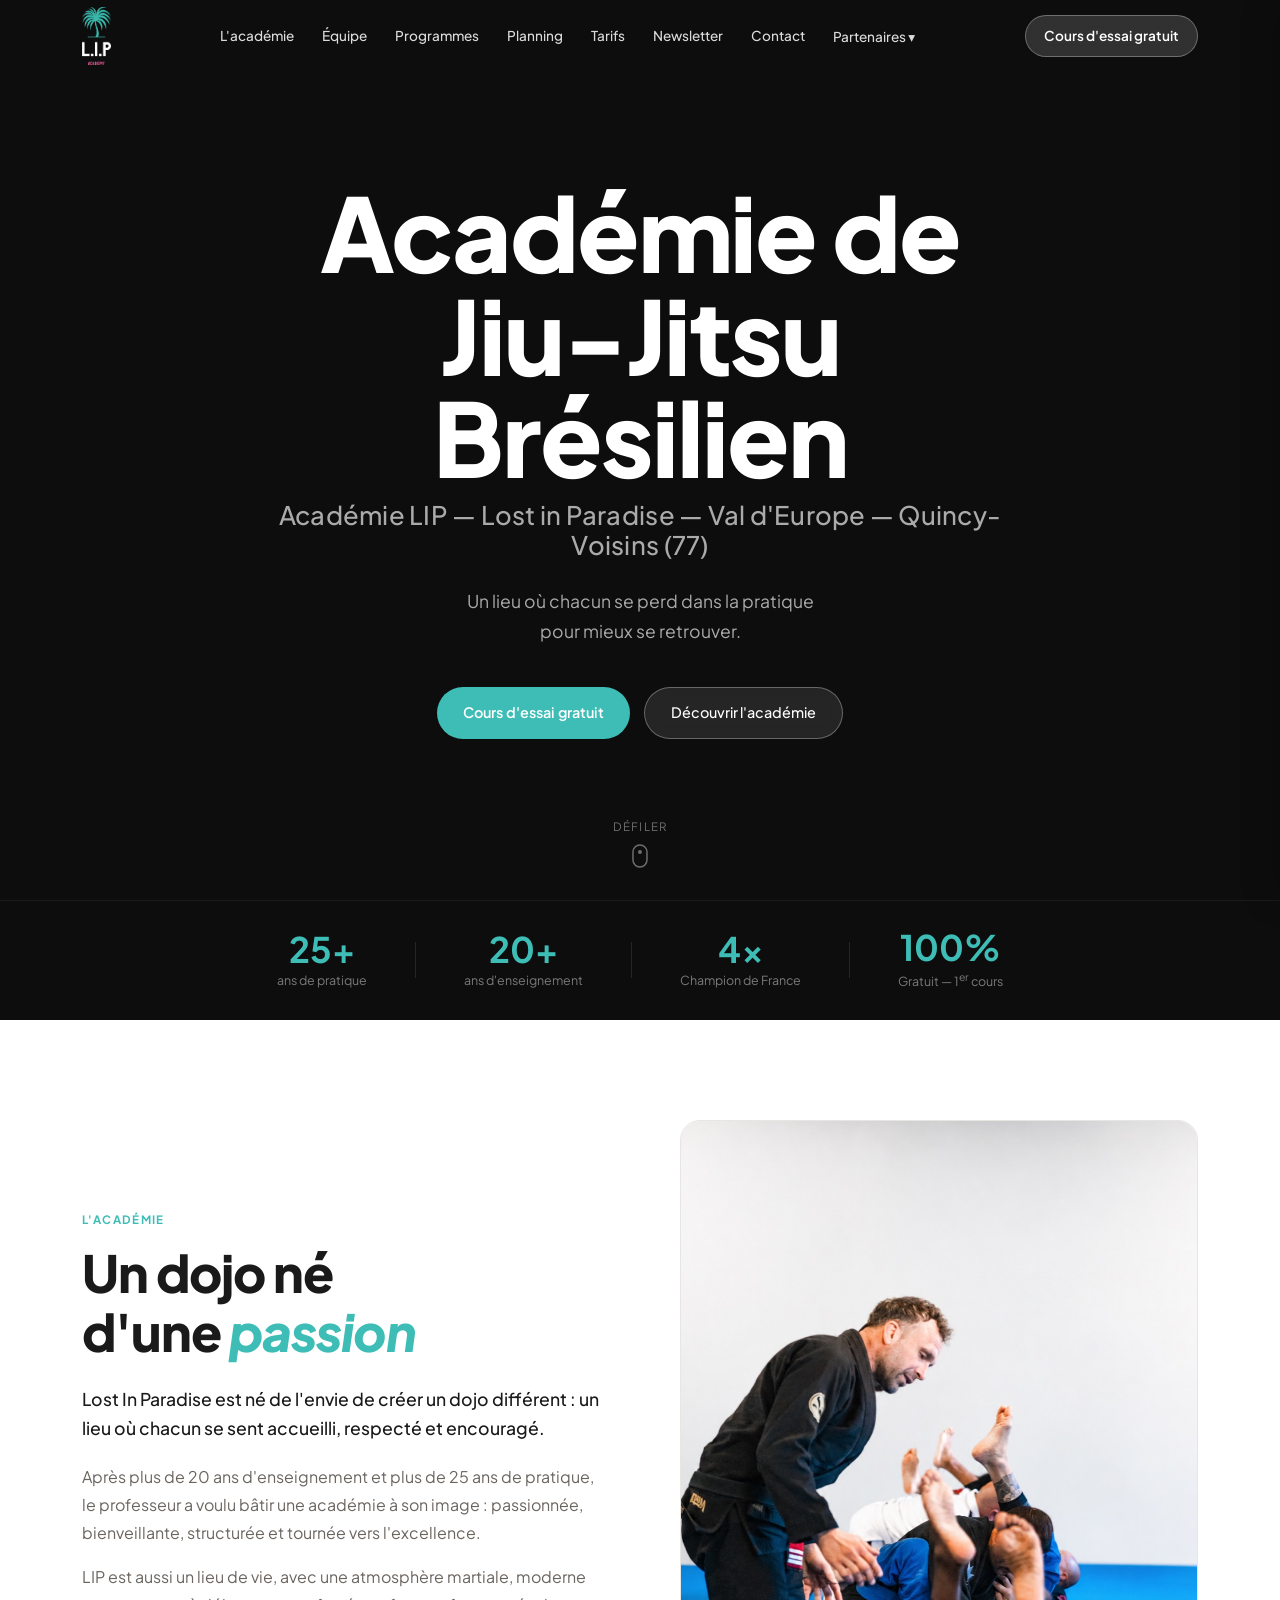
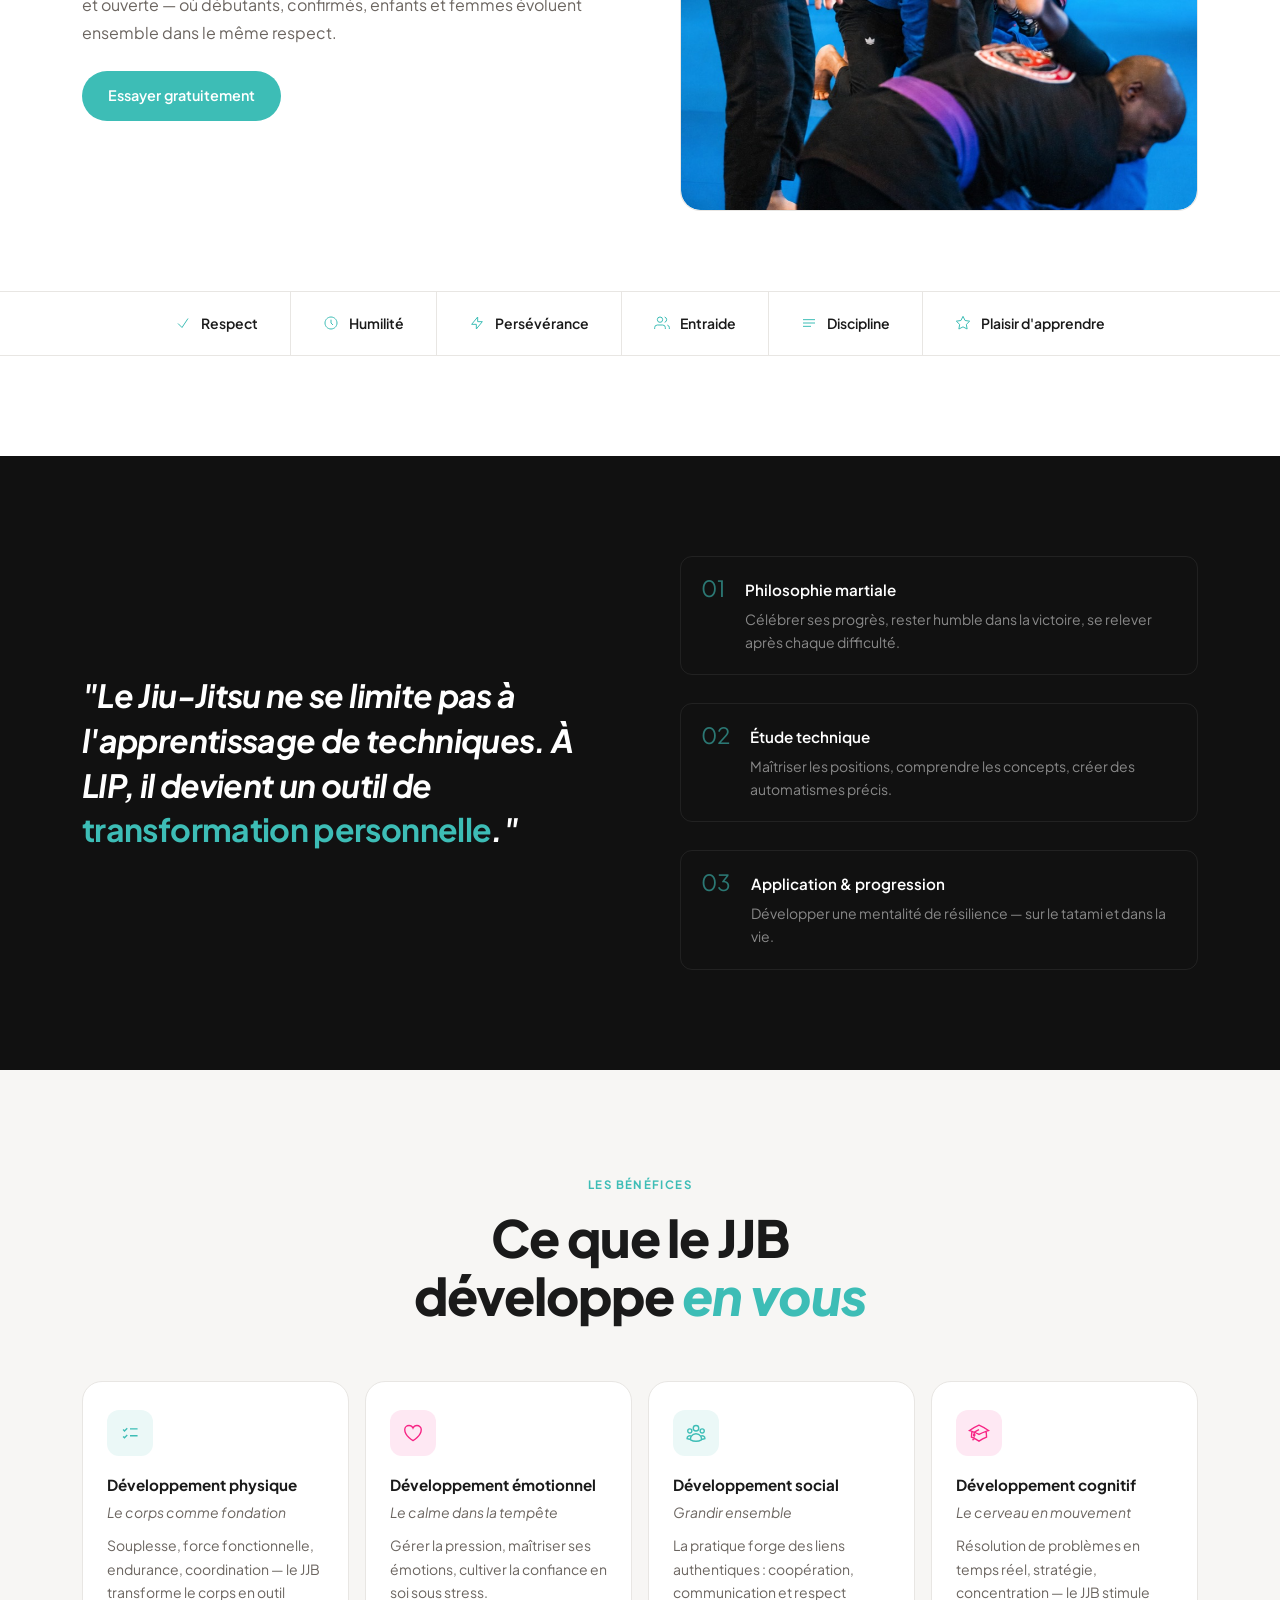
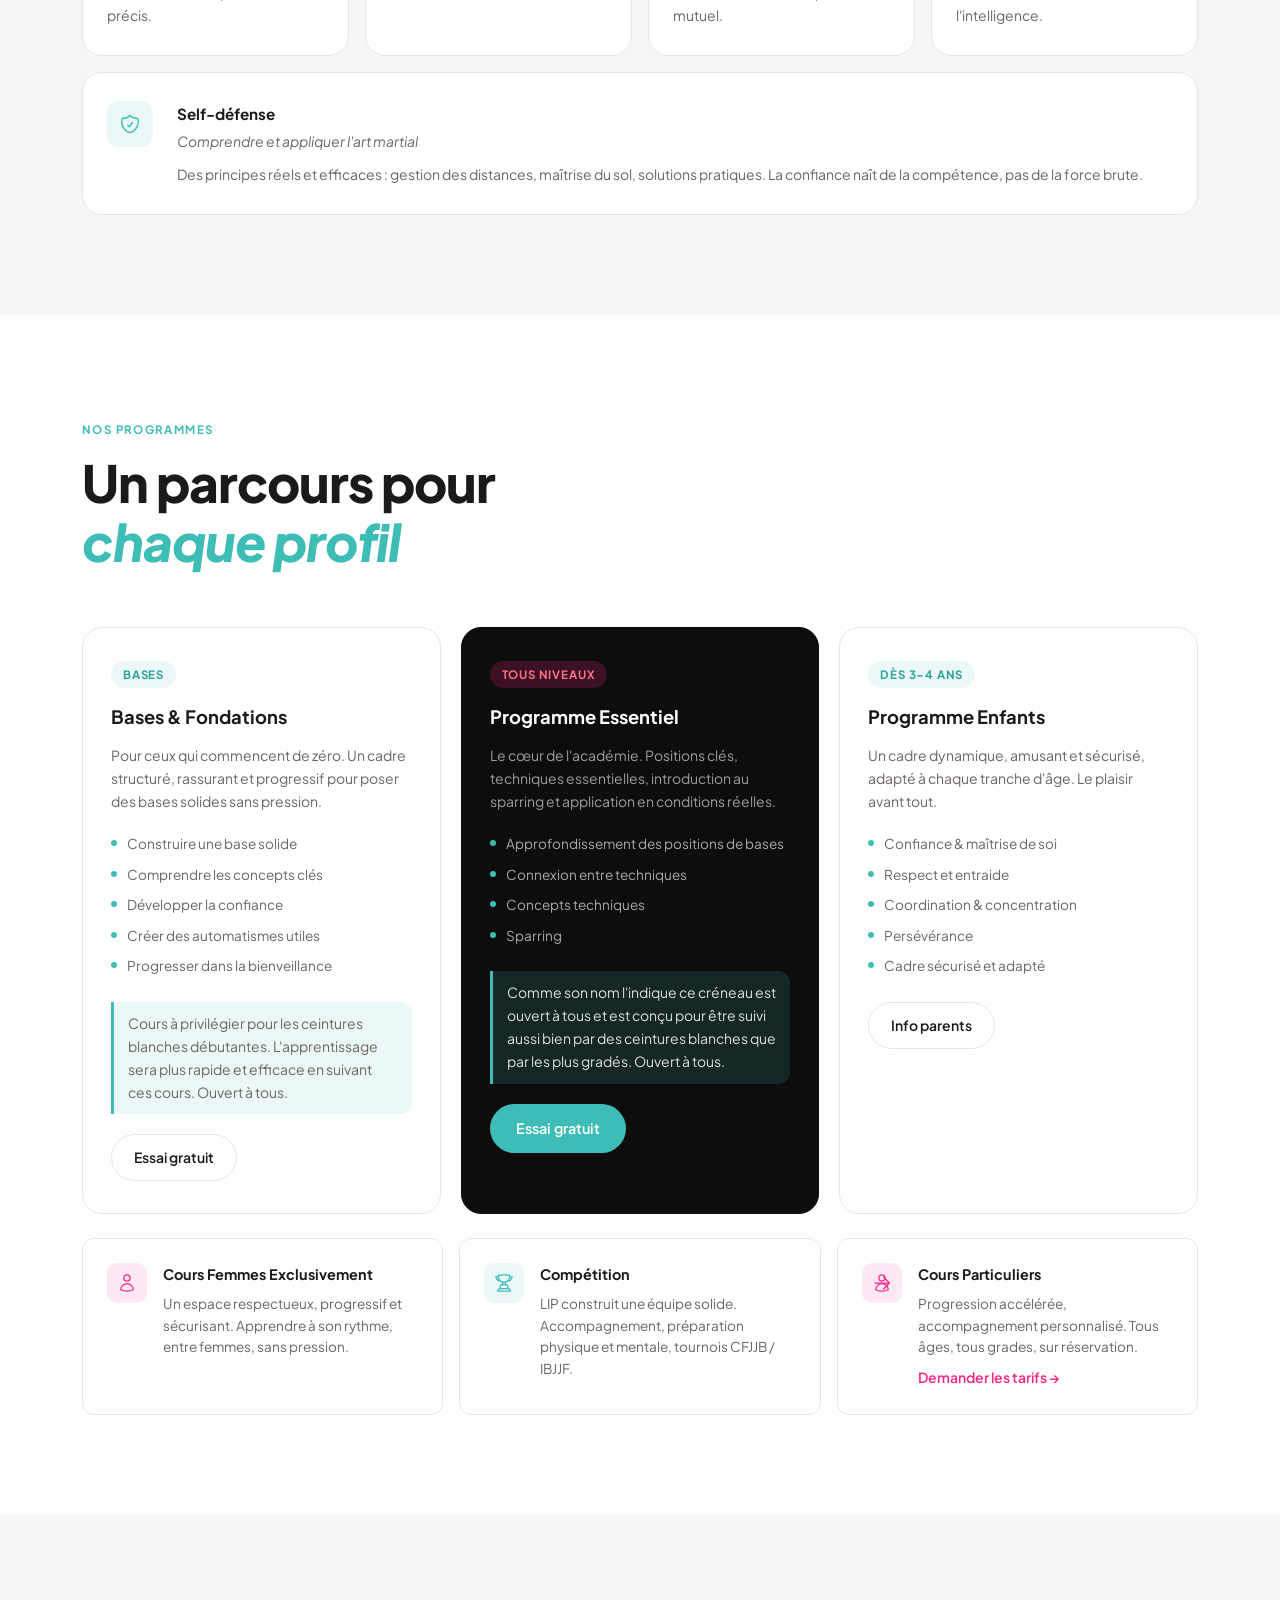
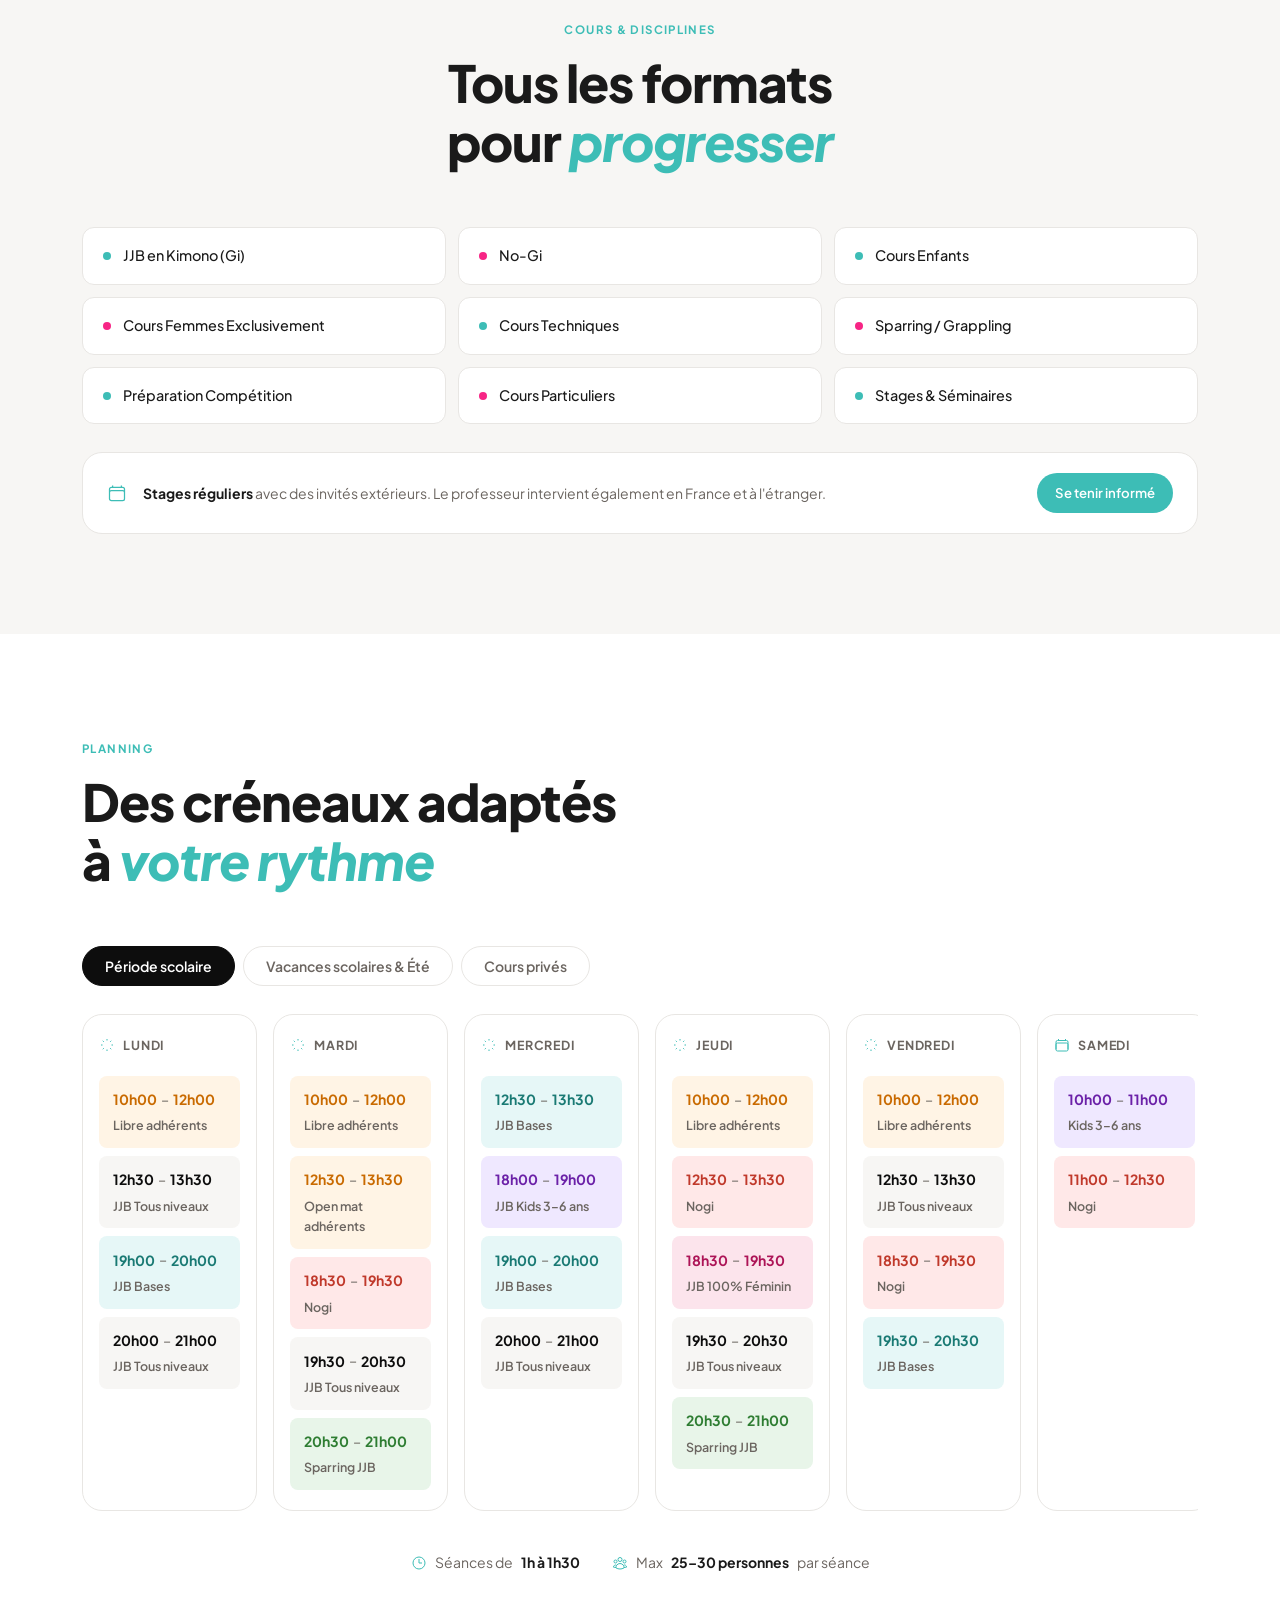
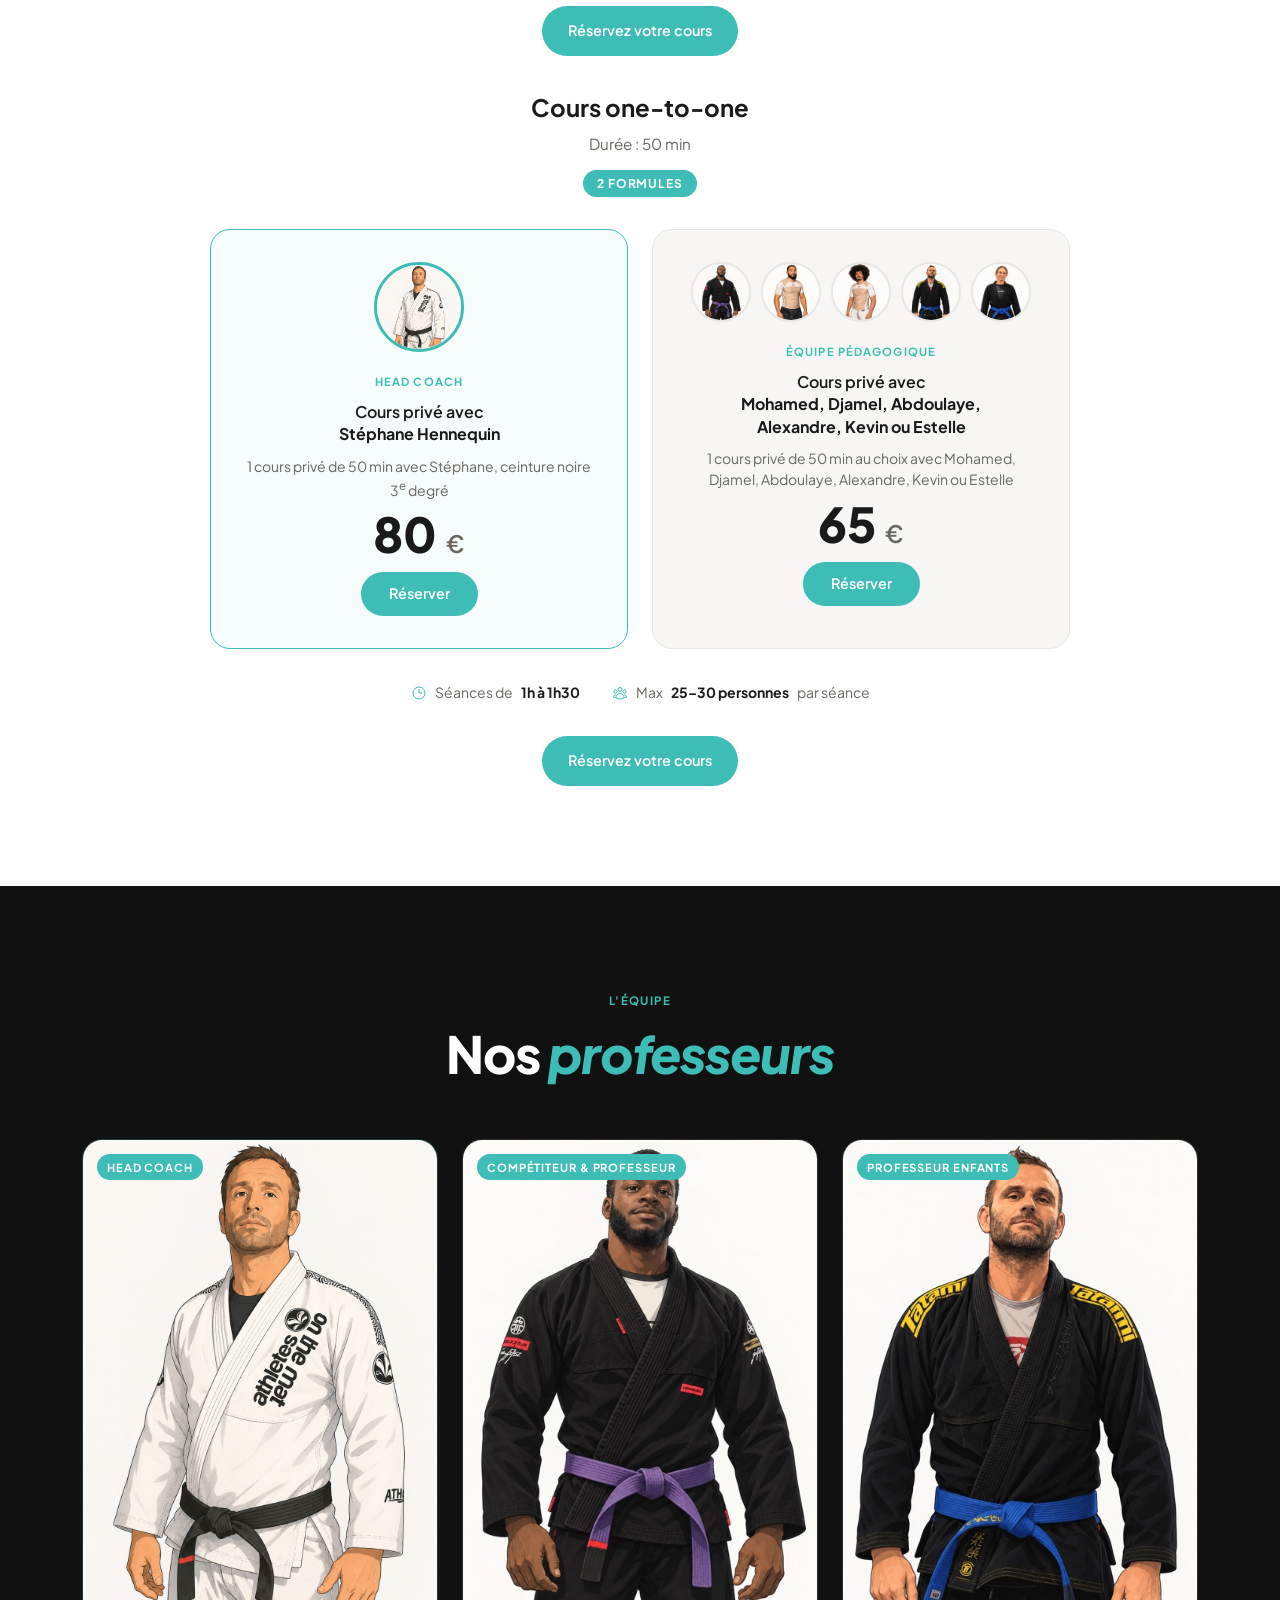
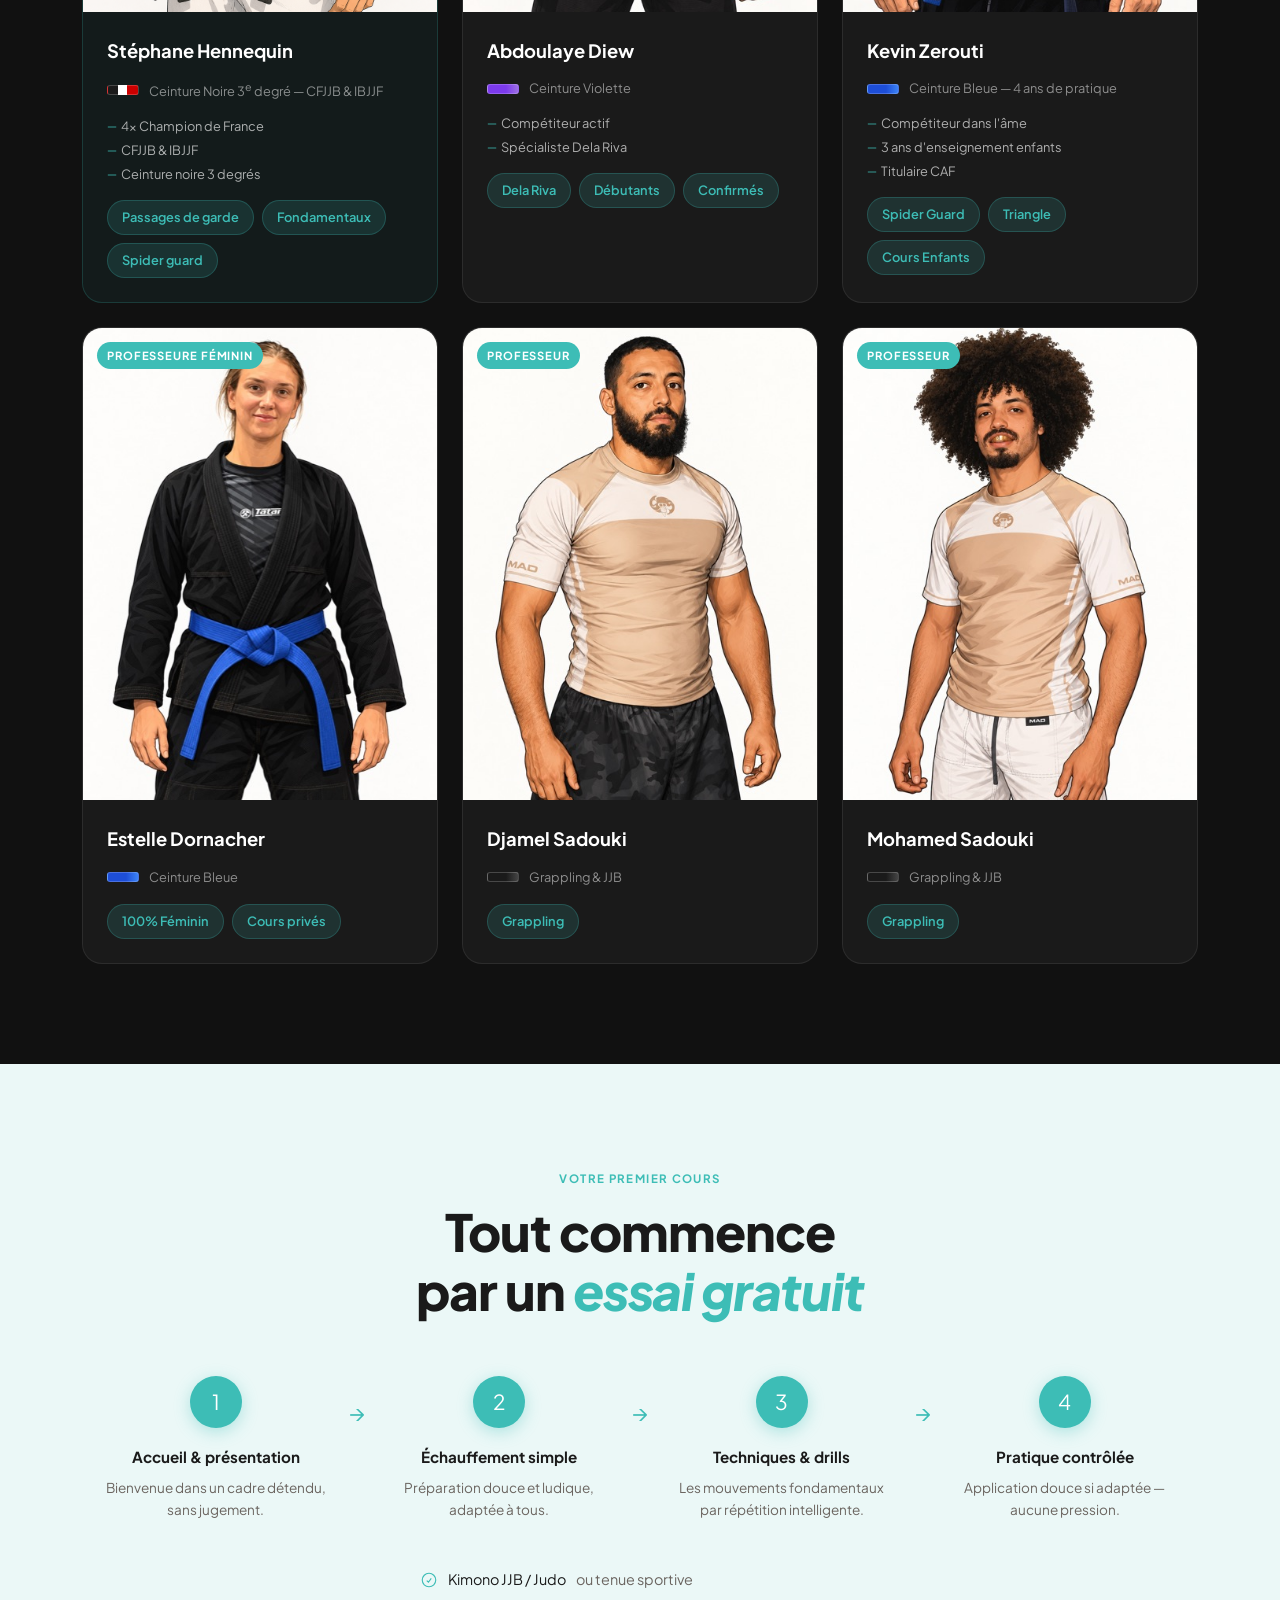
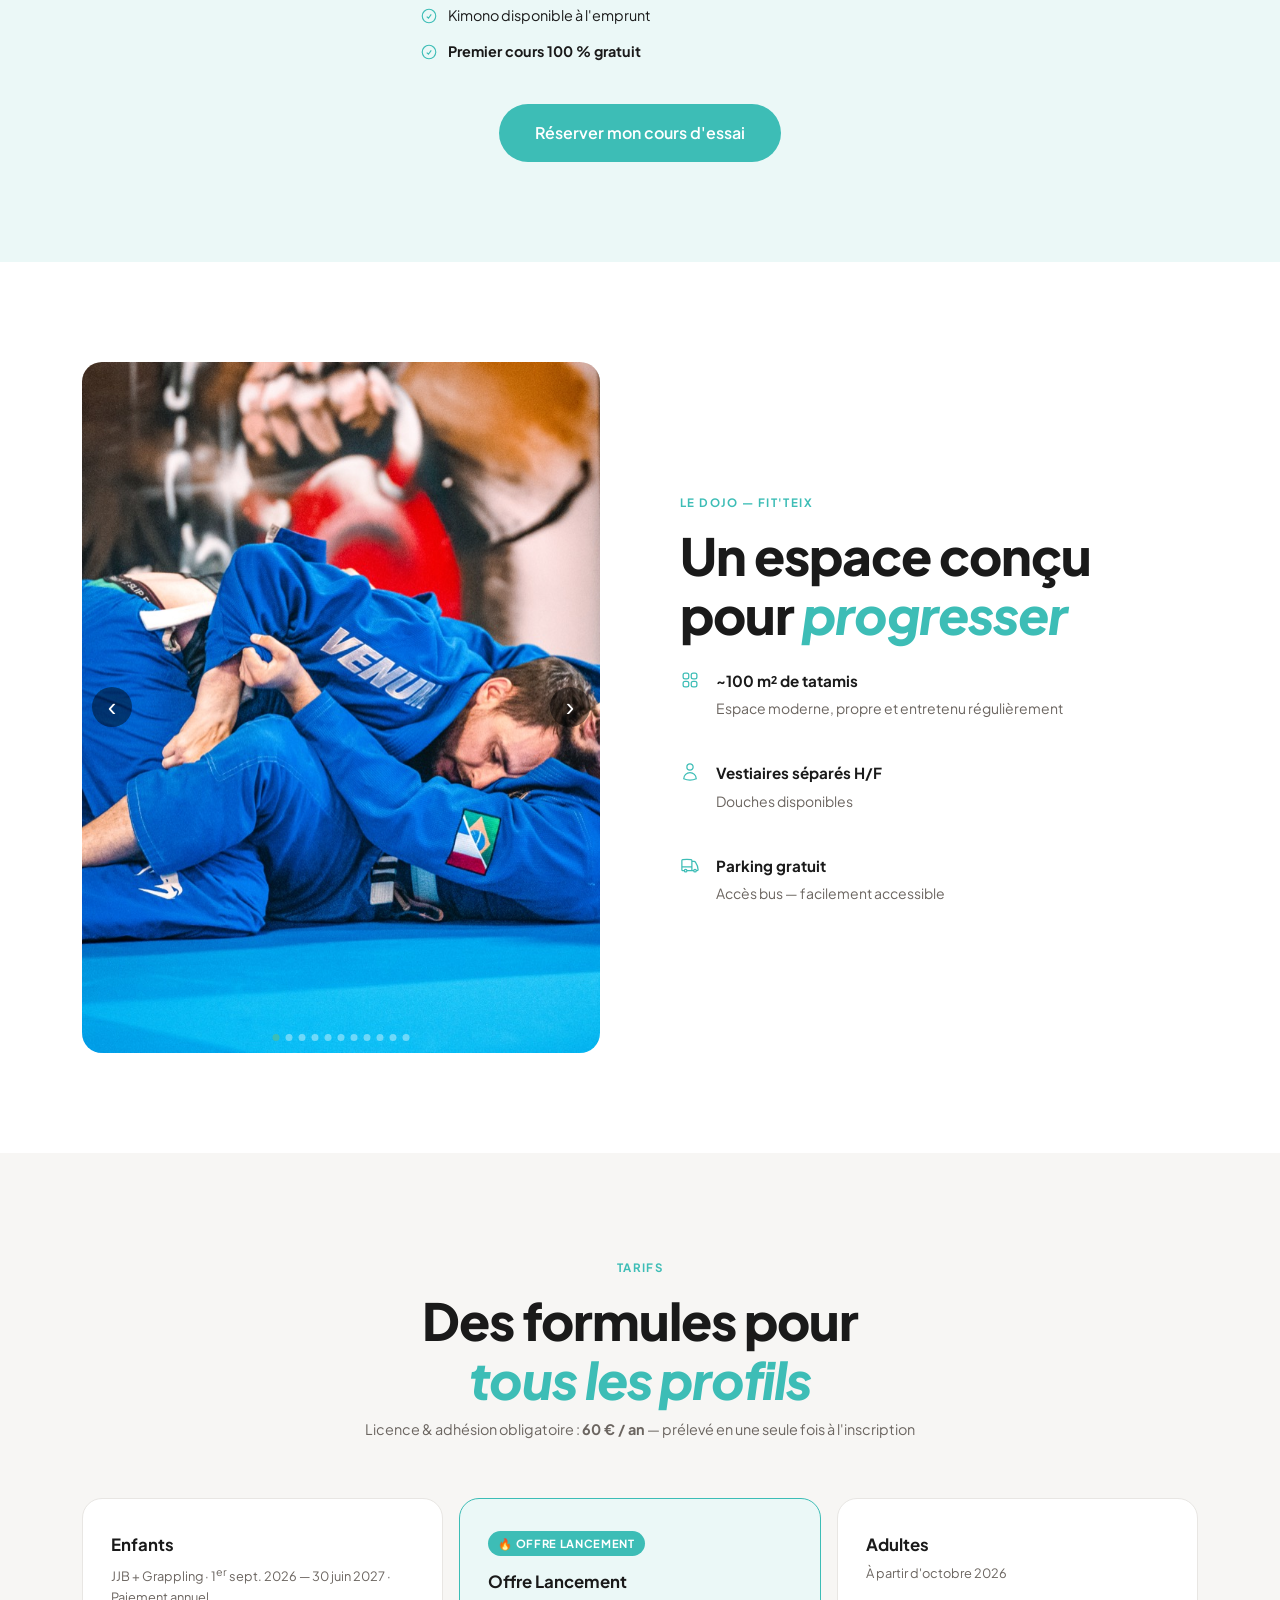
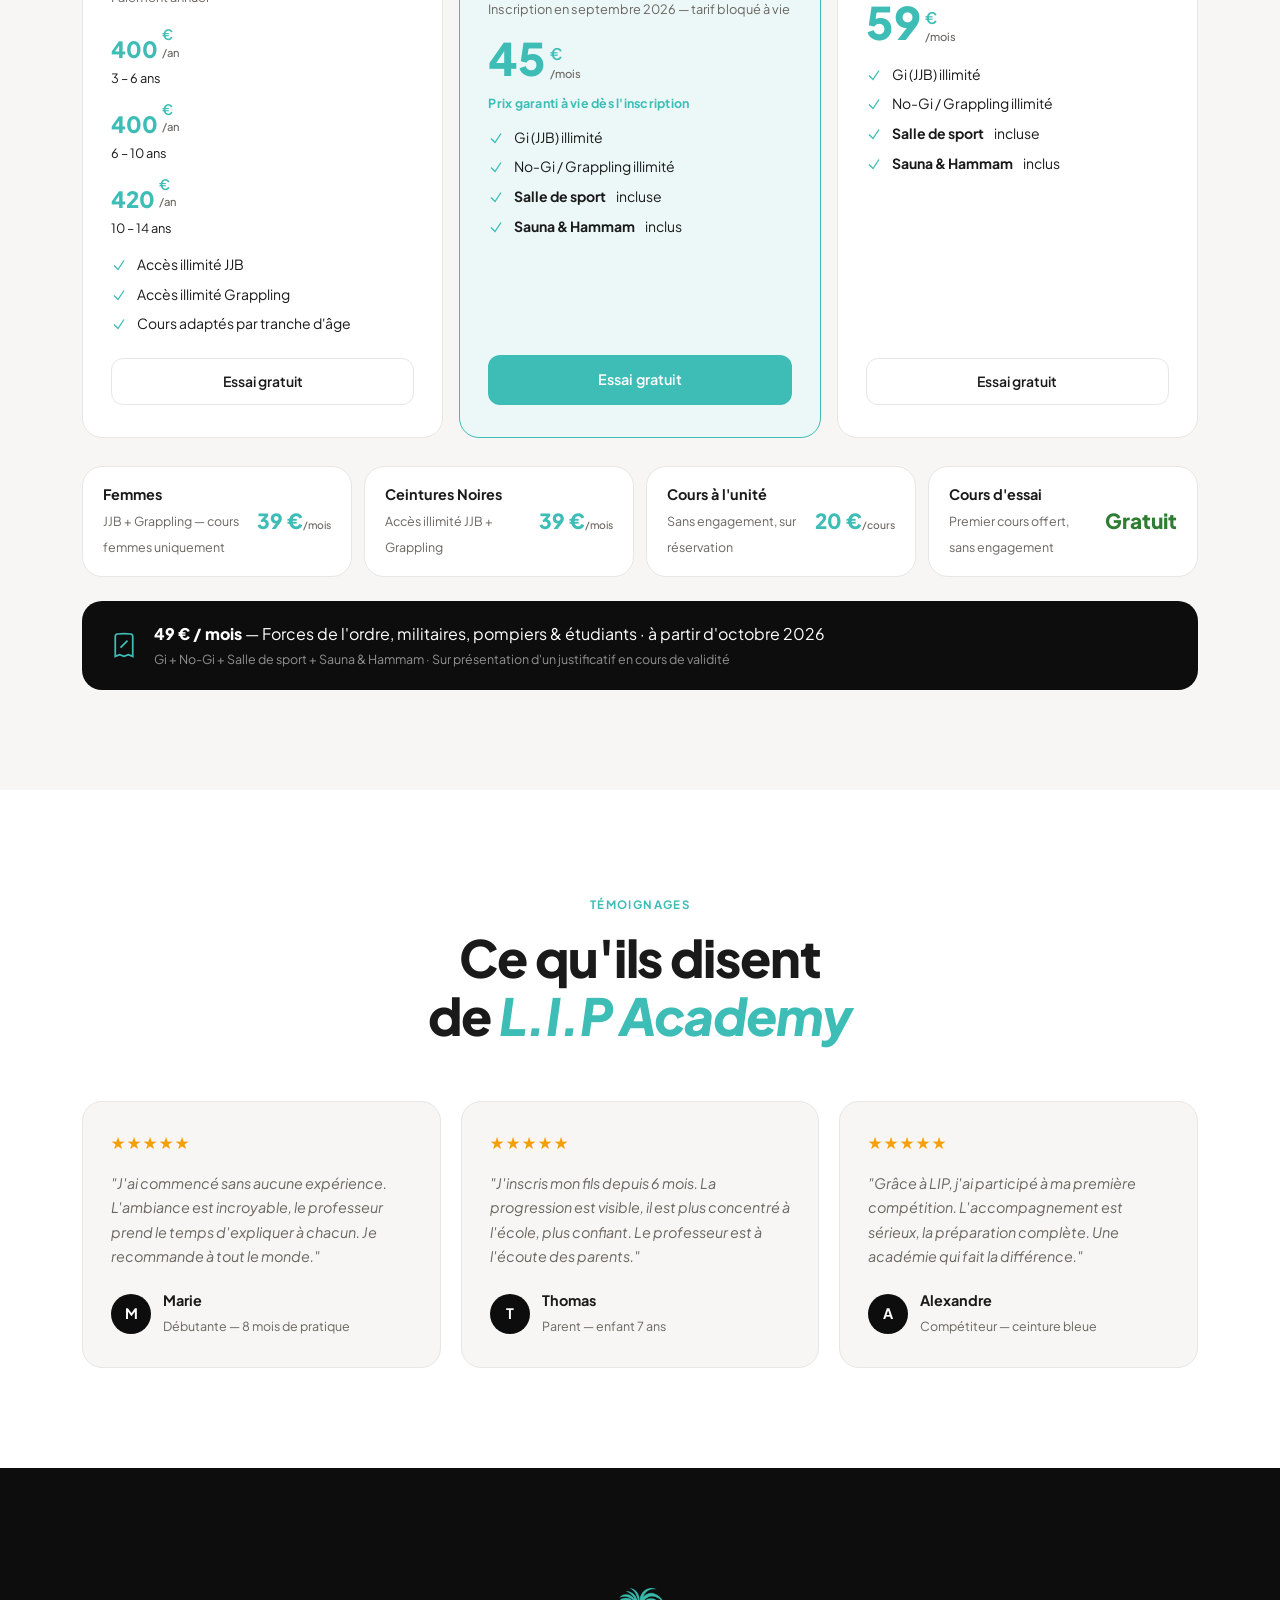
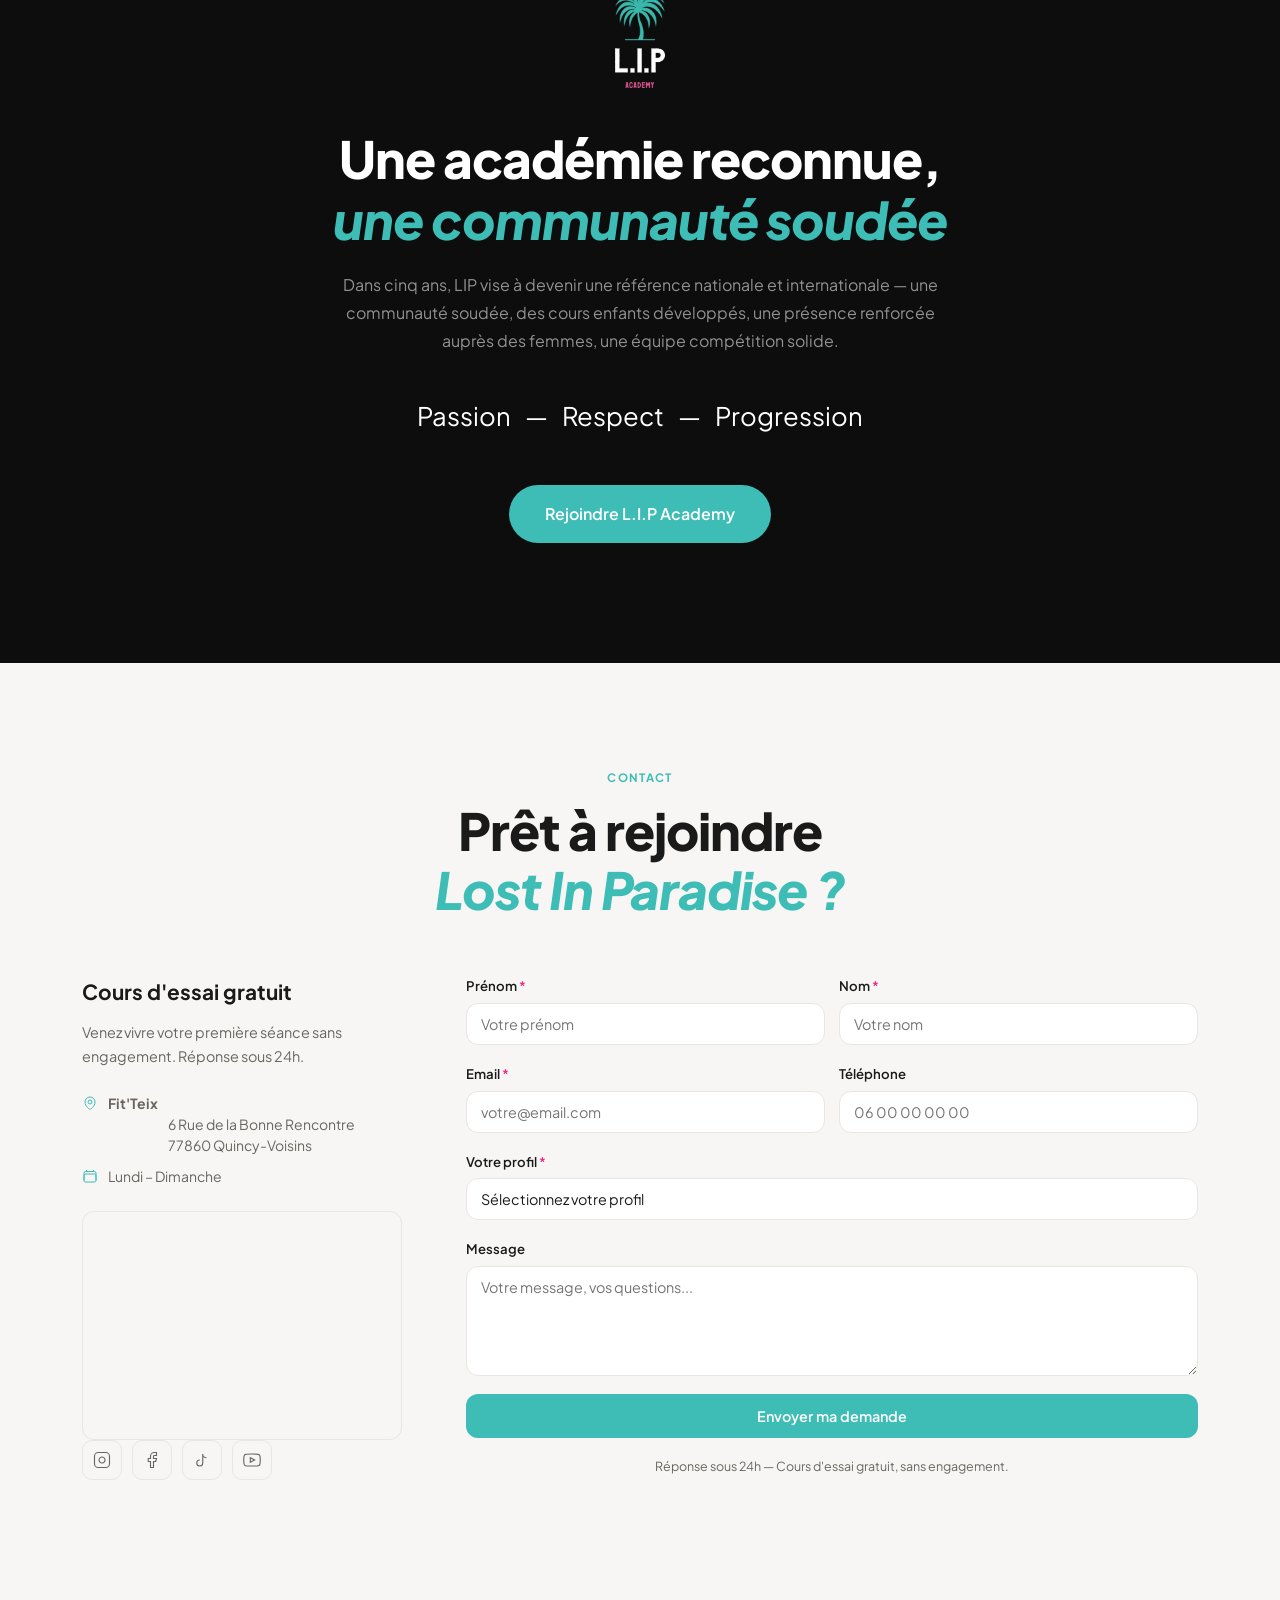
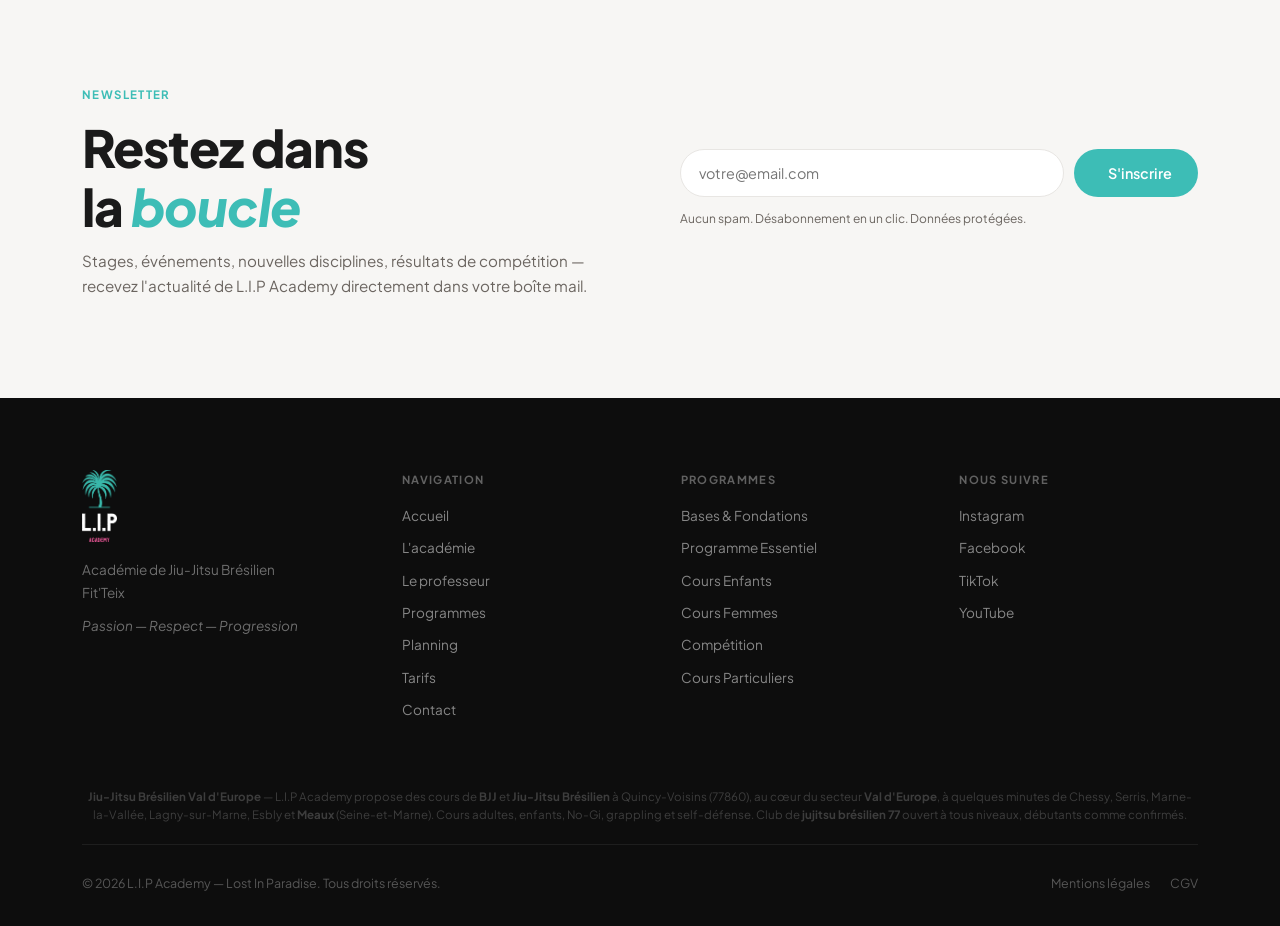
==== commit aafbeb99: "Estelle Dornacher: photo ajoutée (56KB) + label encadré corrigé Co-Authored-By: Claude Sonnet 4.6 <n" ====
--- a/index.html
+++ b/index.html
@@ -853,7 +853,7 @@
         <!-- Estelle Dornacher -->
         <div class="team-card">
           <div class="team-photo">
-            <img src="images/estelle-dornacher.jpg" alt="Estelle Dornacher — Professeur JJB 100% Féminin L.I.P Academy" onerror="this.parentElement.querySelector('span').textContent='Estelle D.'">
+            <img src="images/estelle-dornacher.jpg" alt="Estelle Dornacher — Professeur JJB 100% Féminin L.I.P Academy" onerror="this.parentElement.querySelector('span').textContent='100% Féminin'">
             <span class="team-role">Professeure Féminin</span>
           </div>
           <div class="team-info">
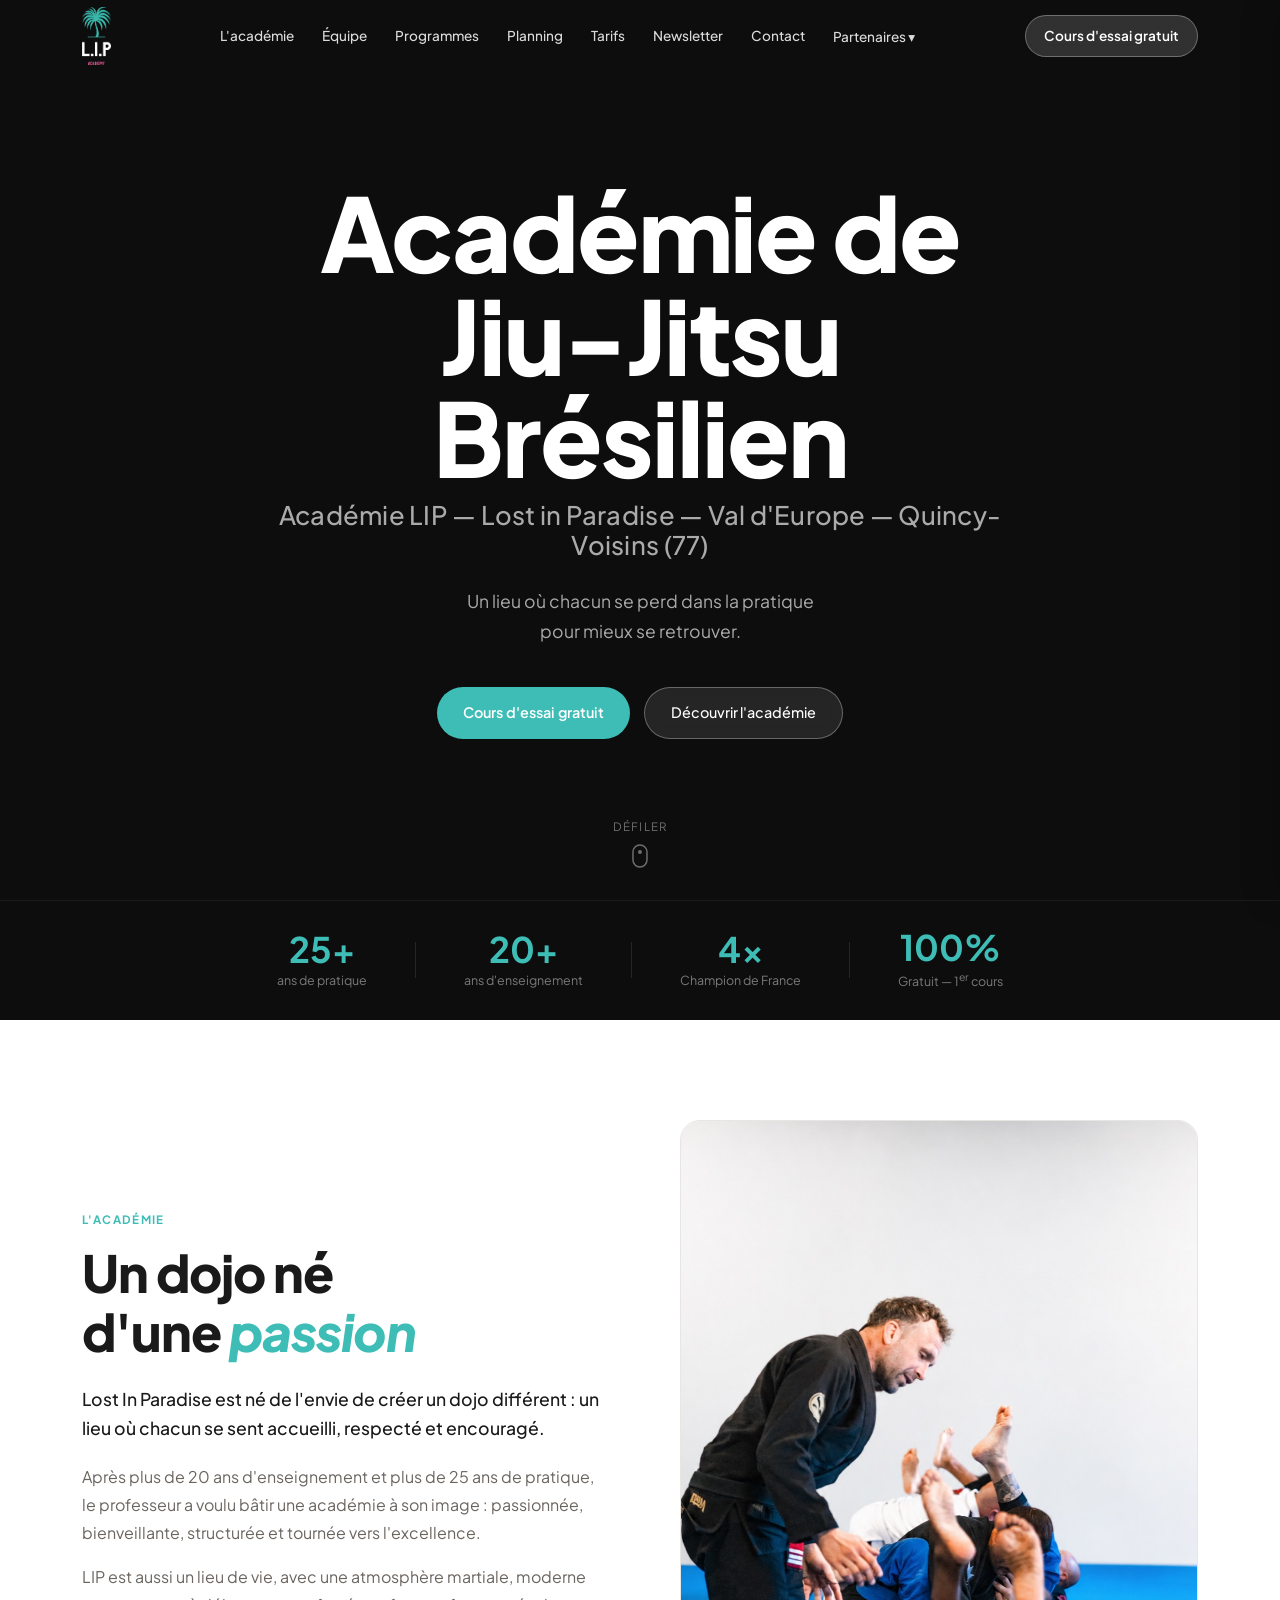
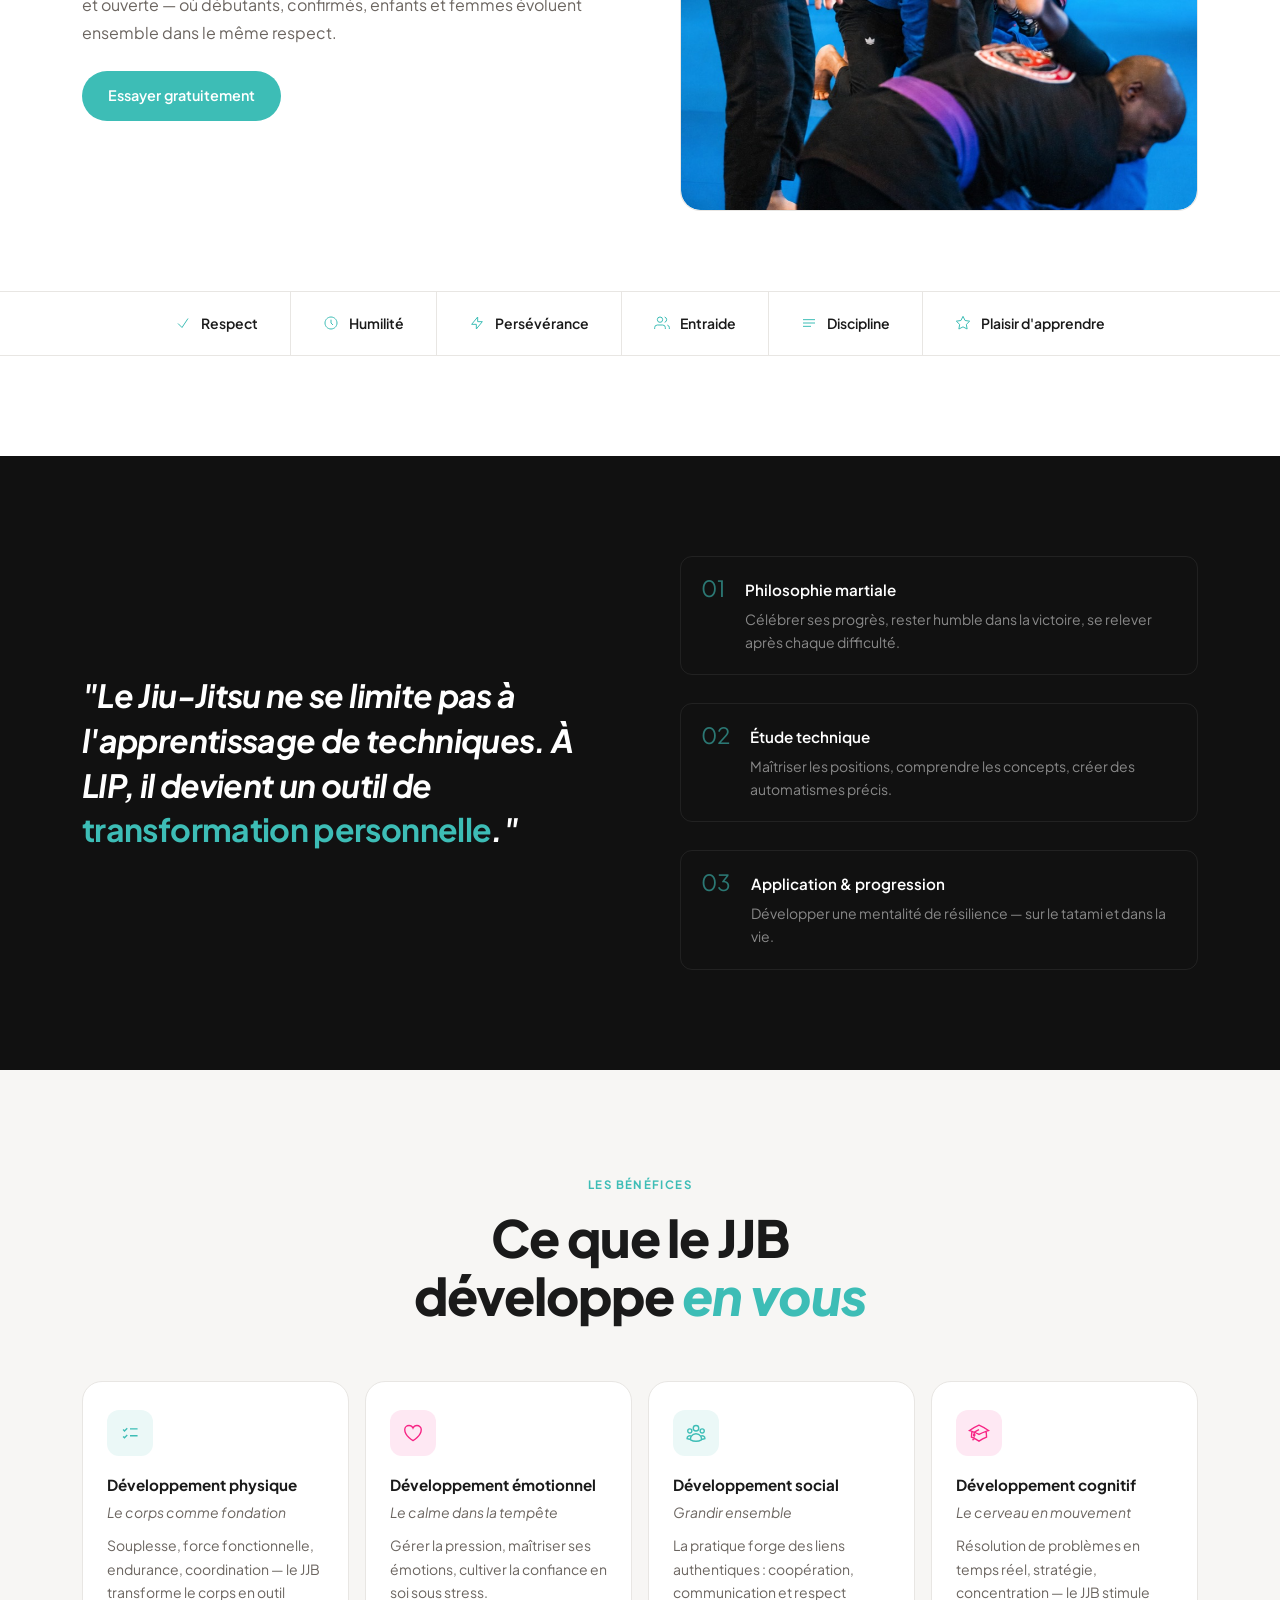
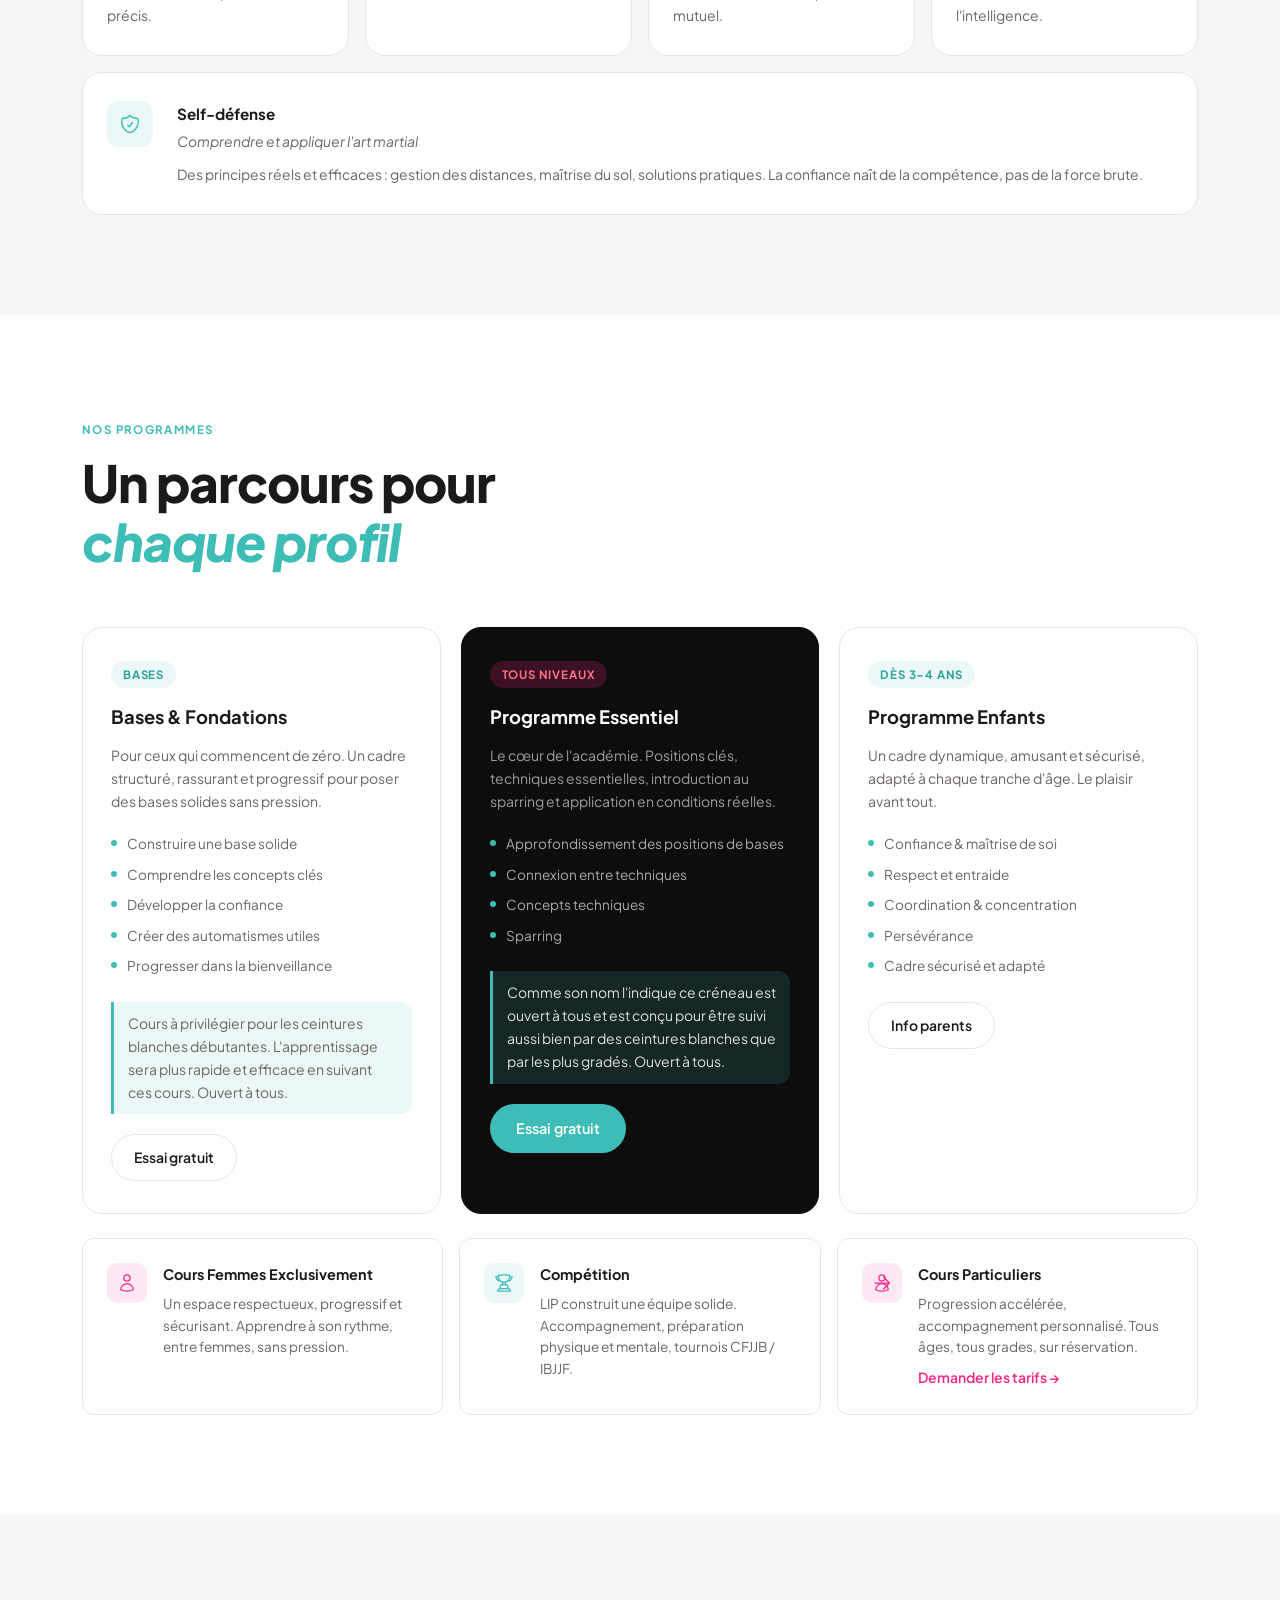
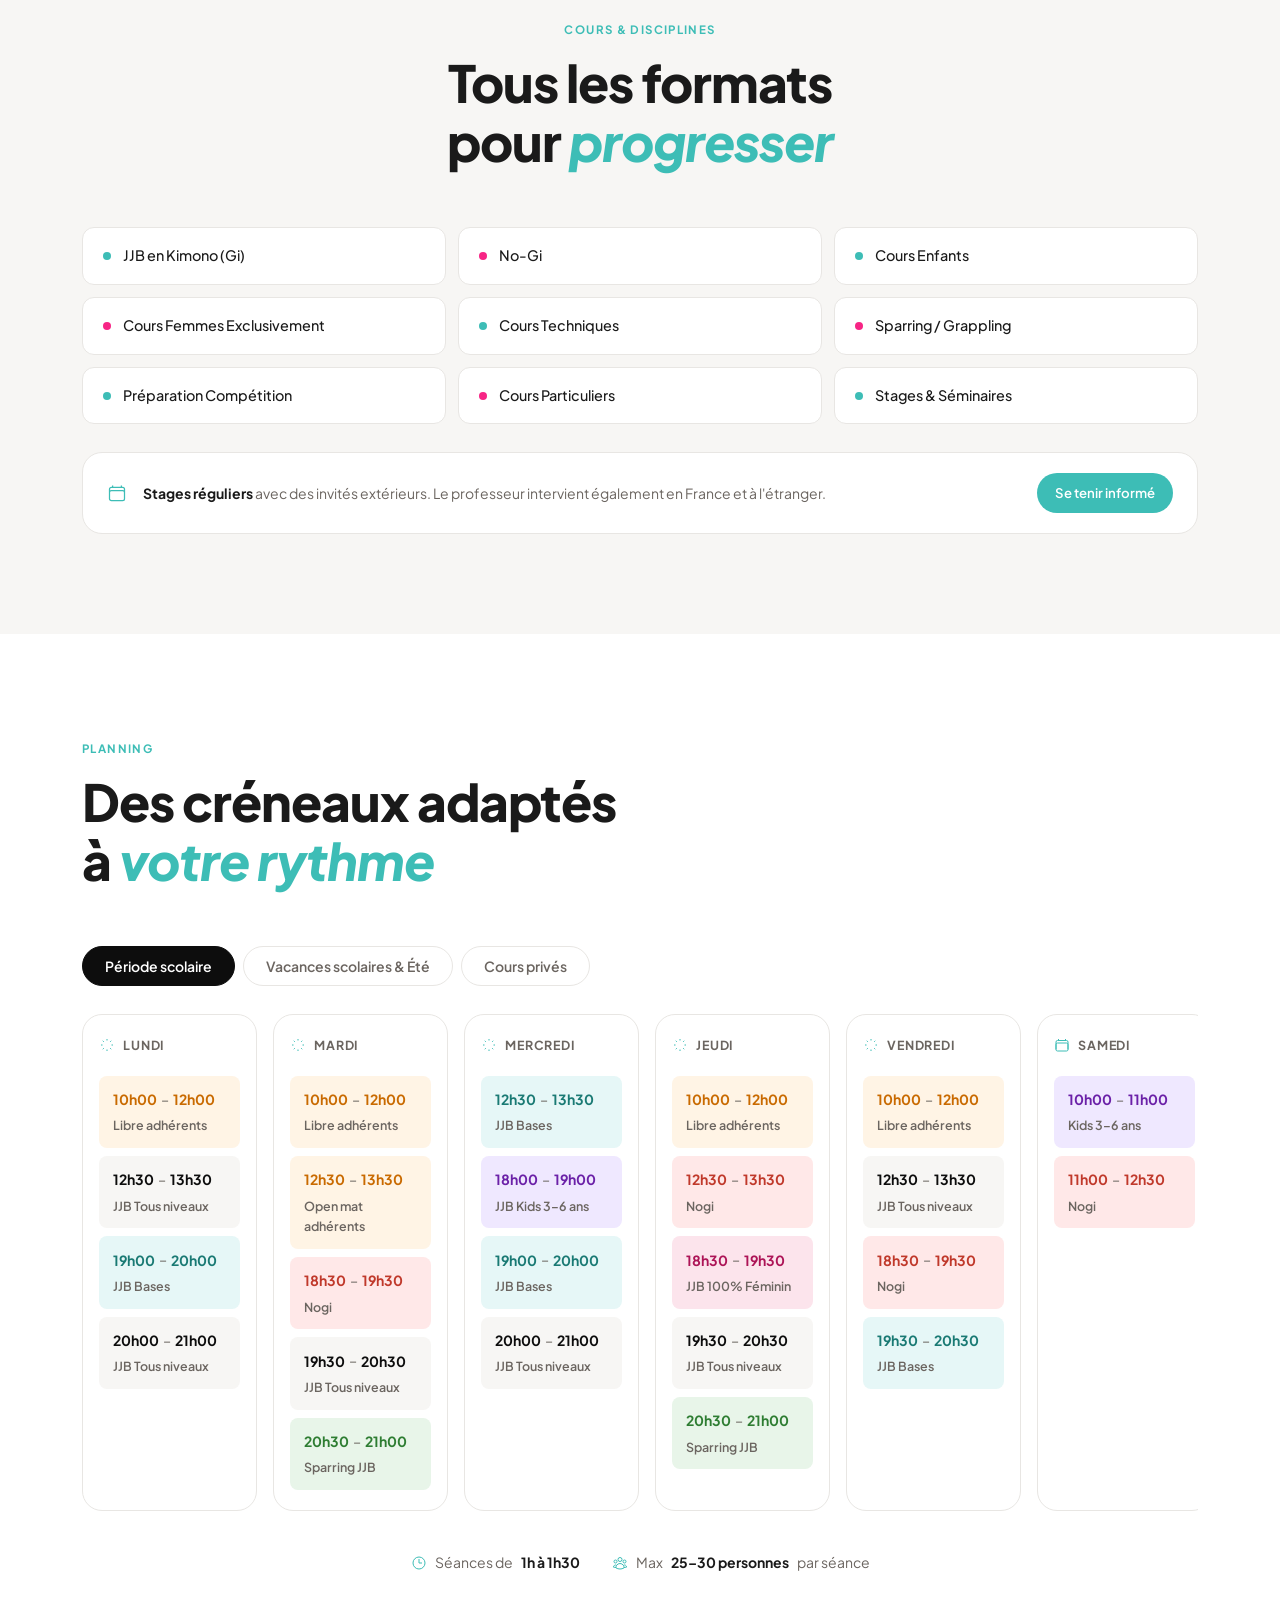
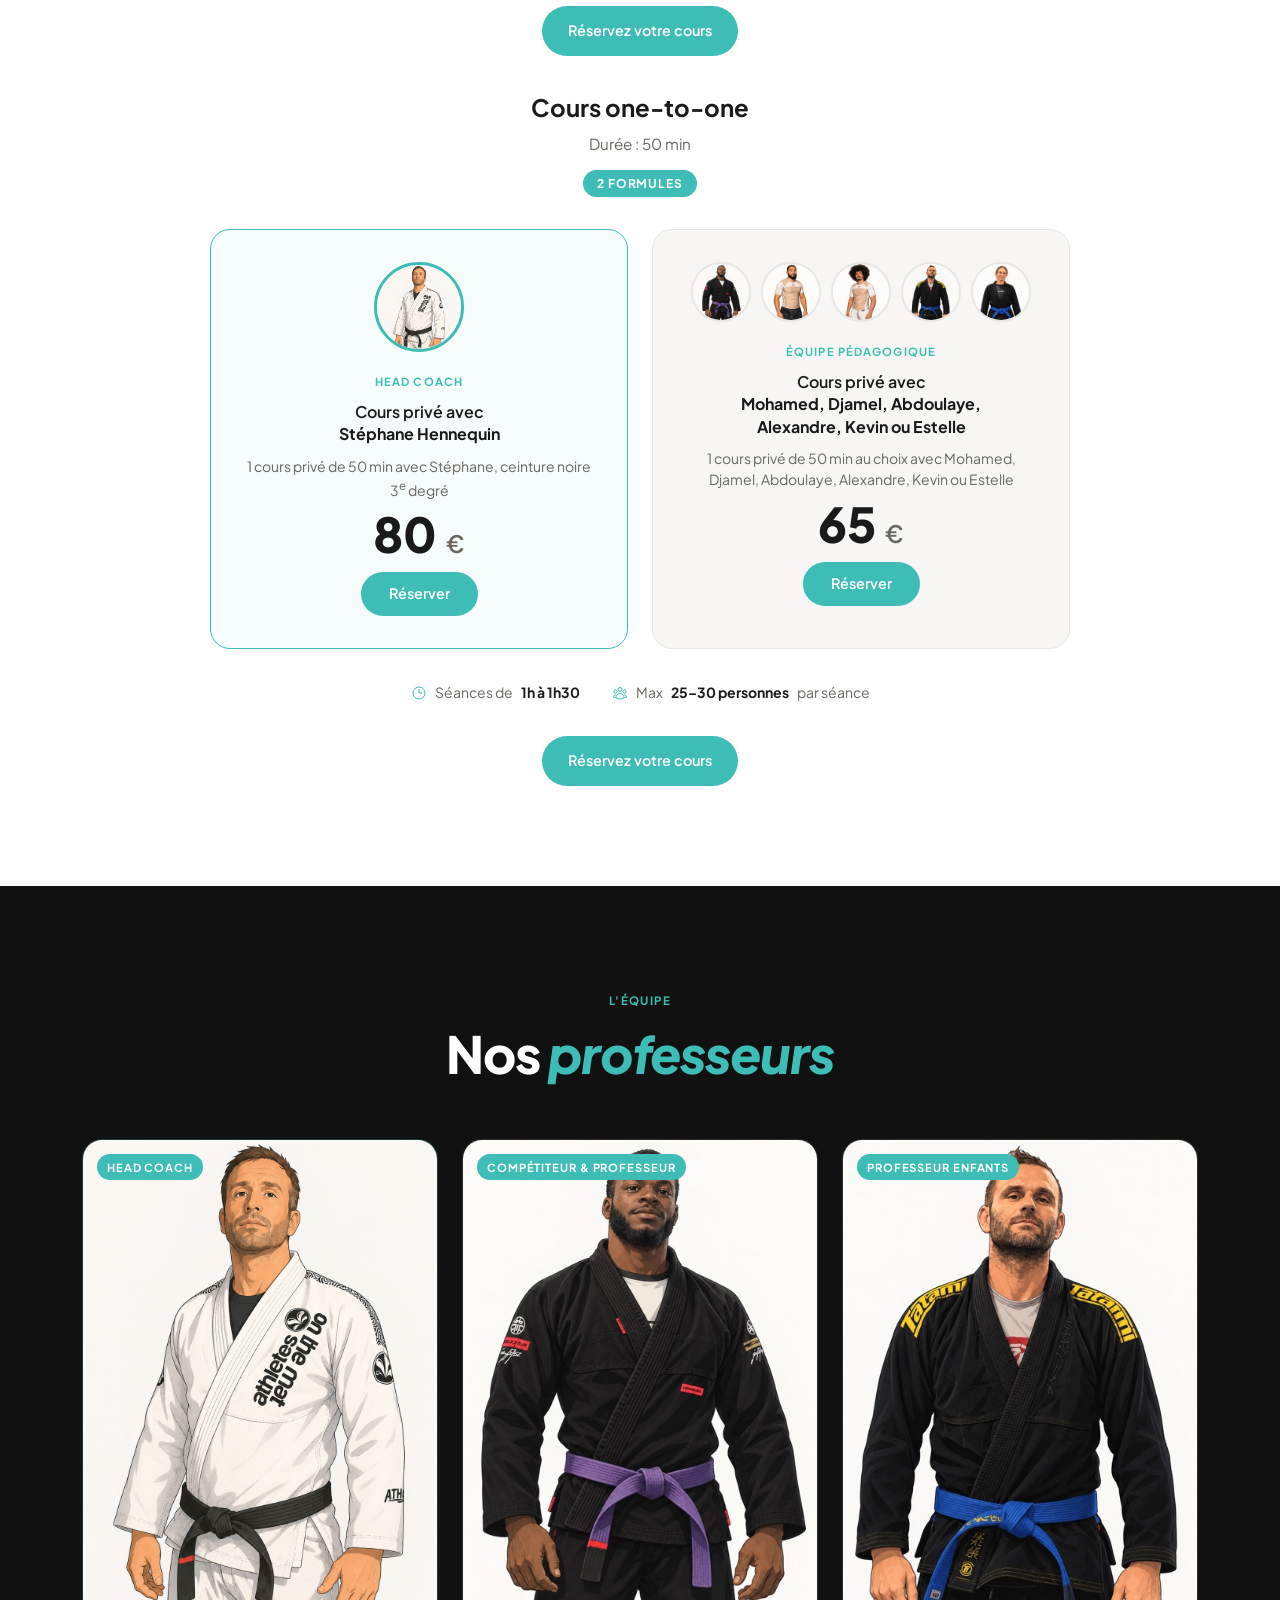
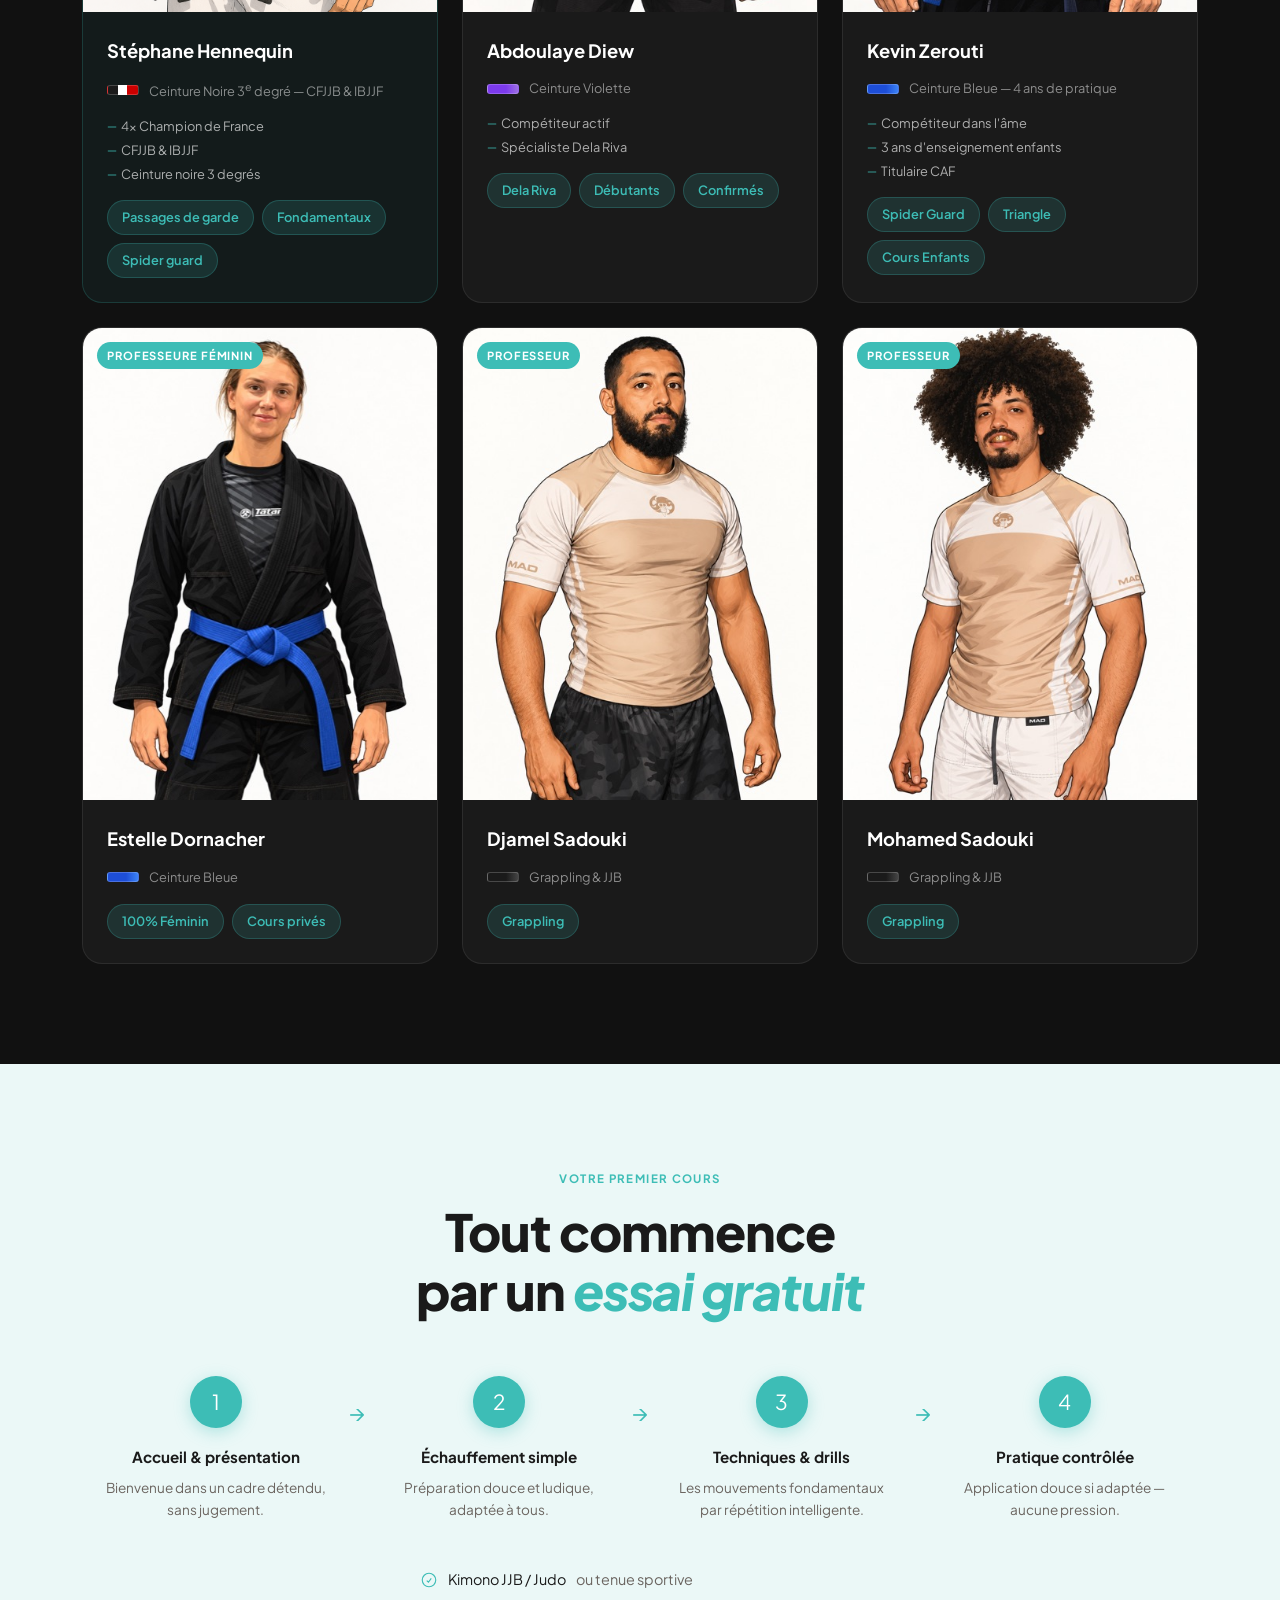
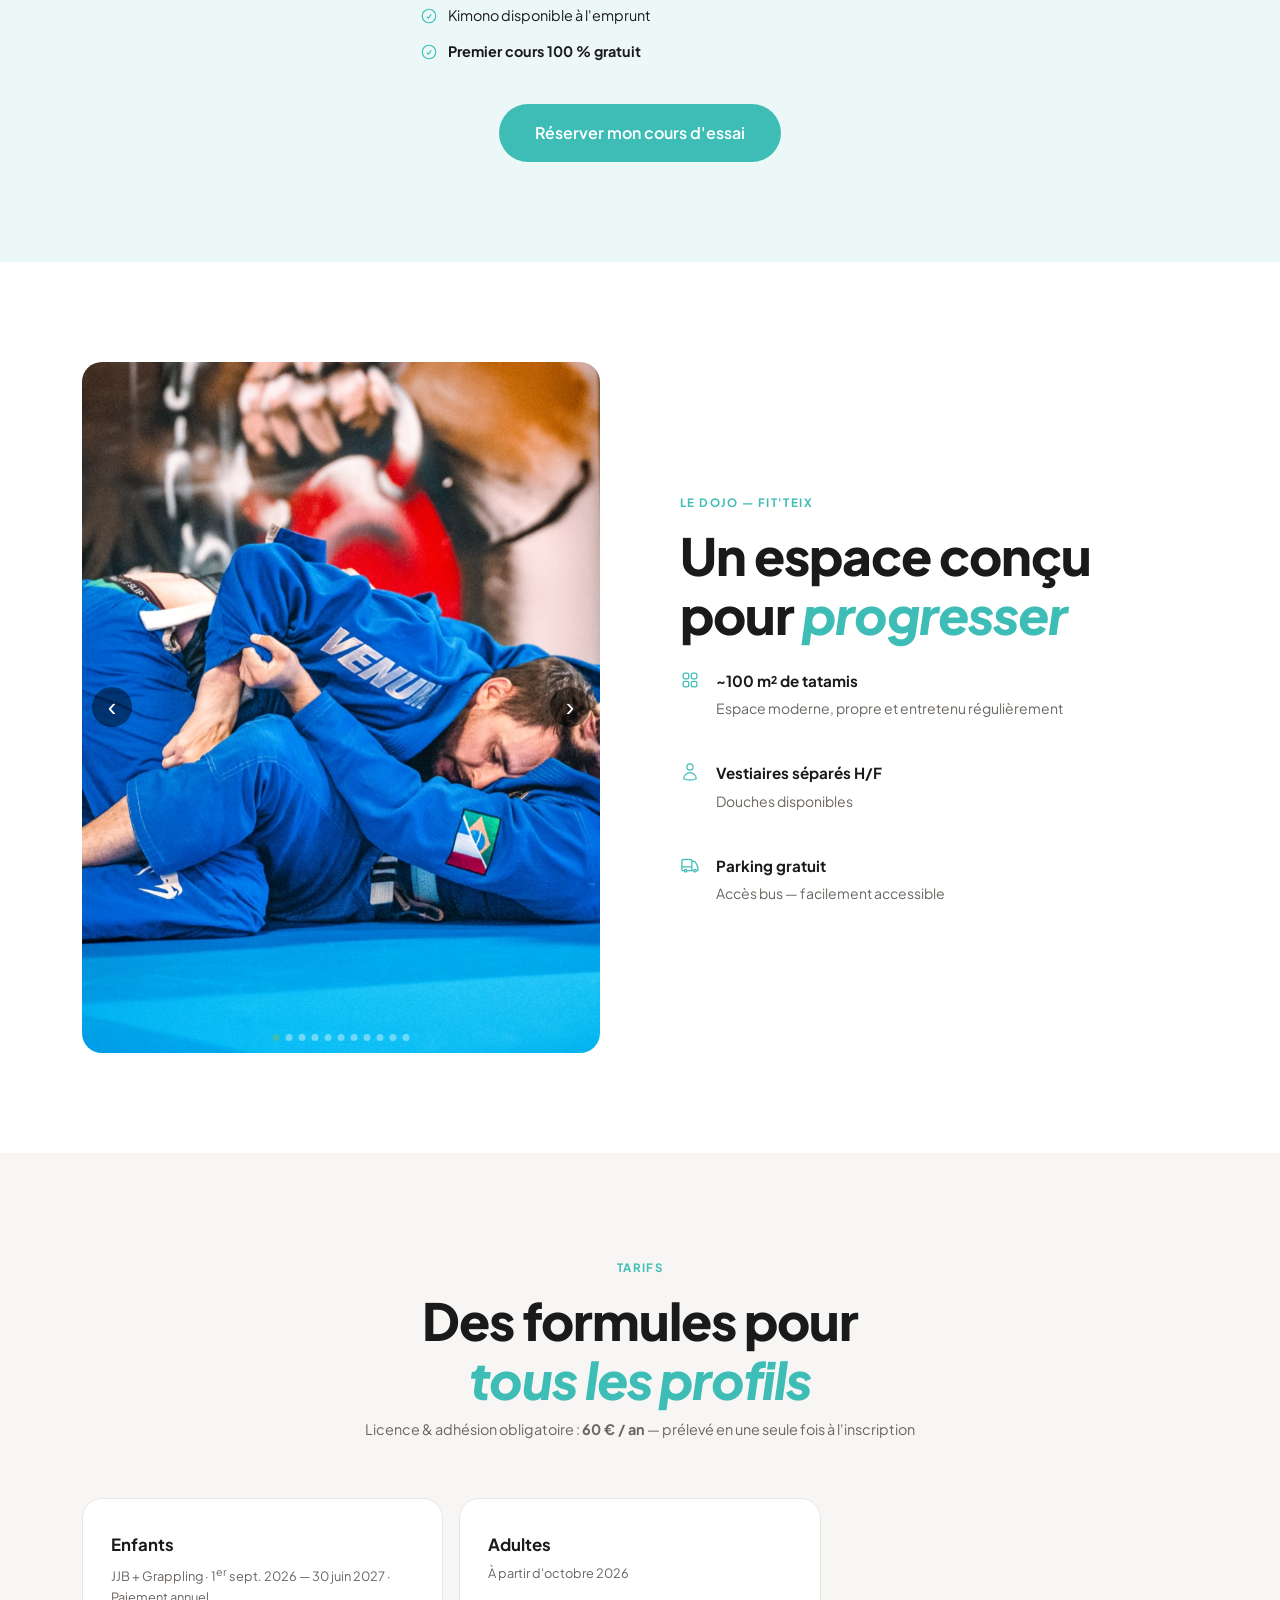
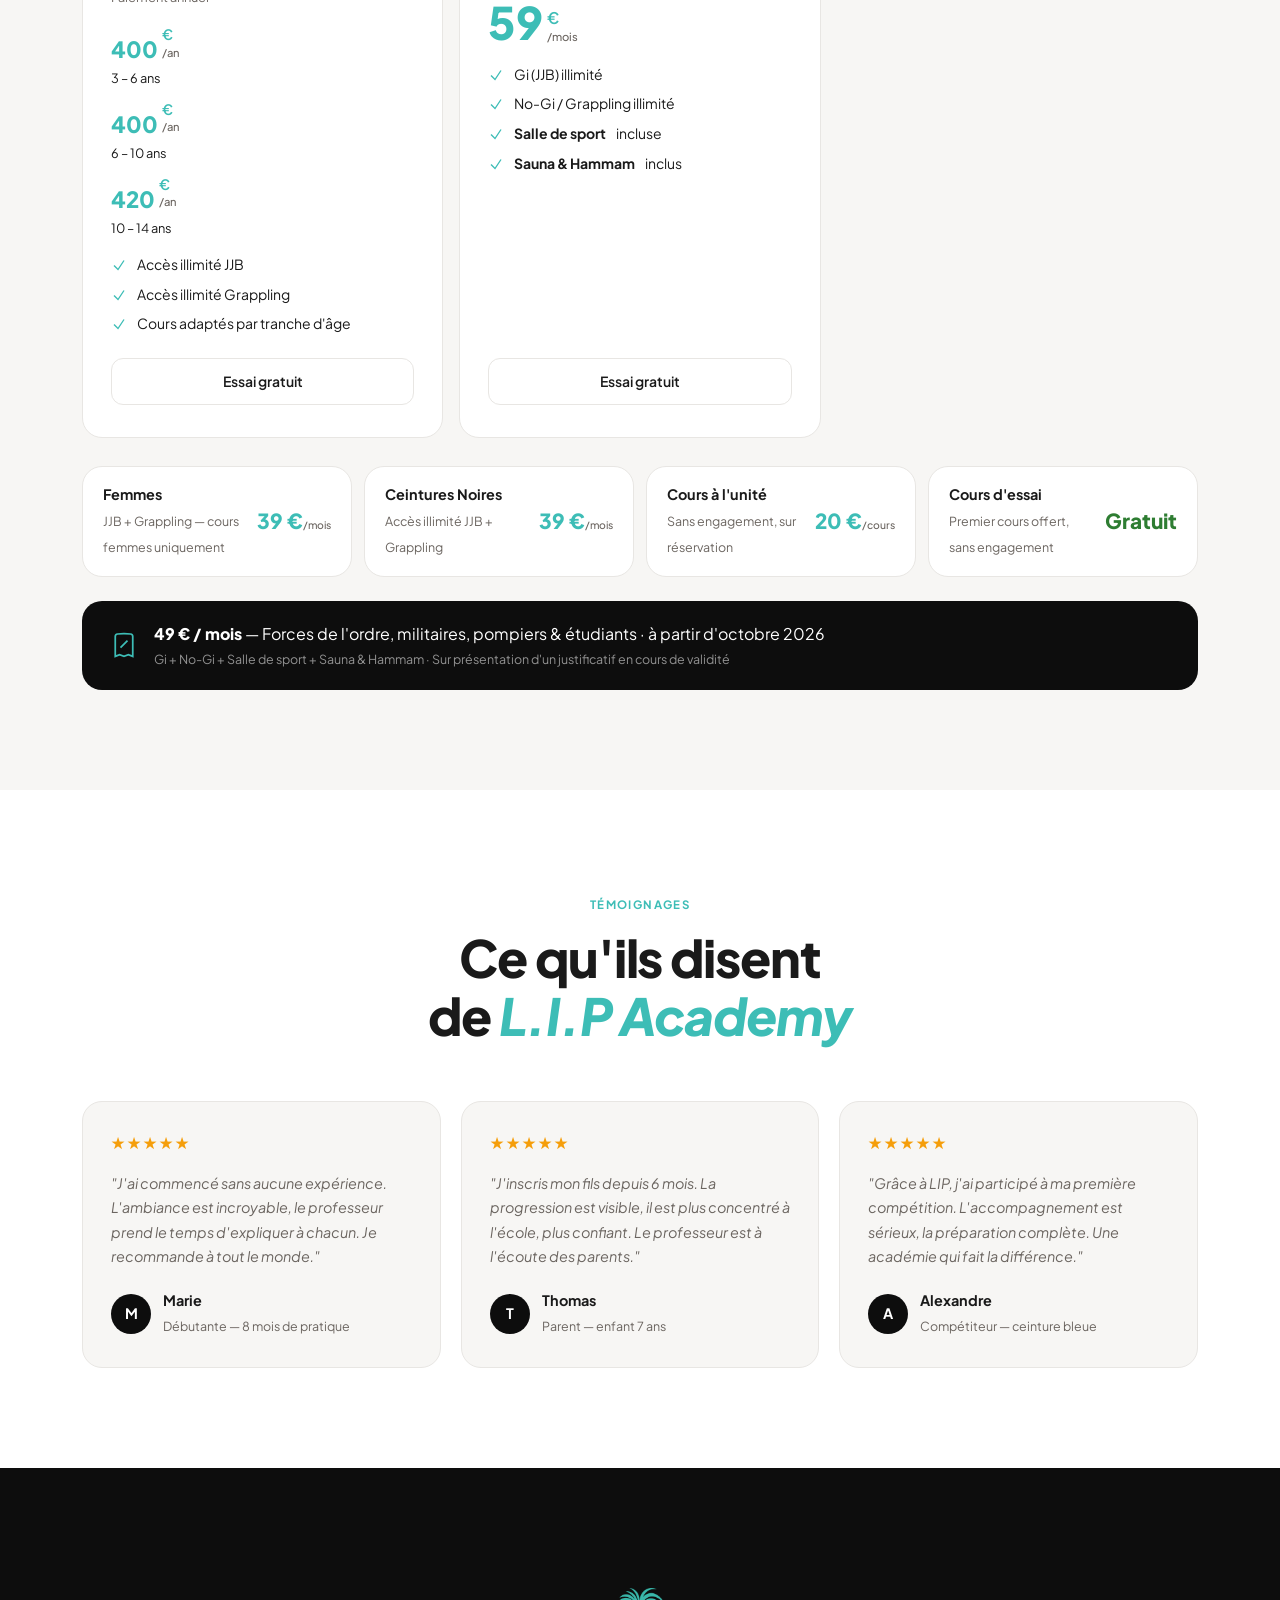
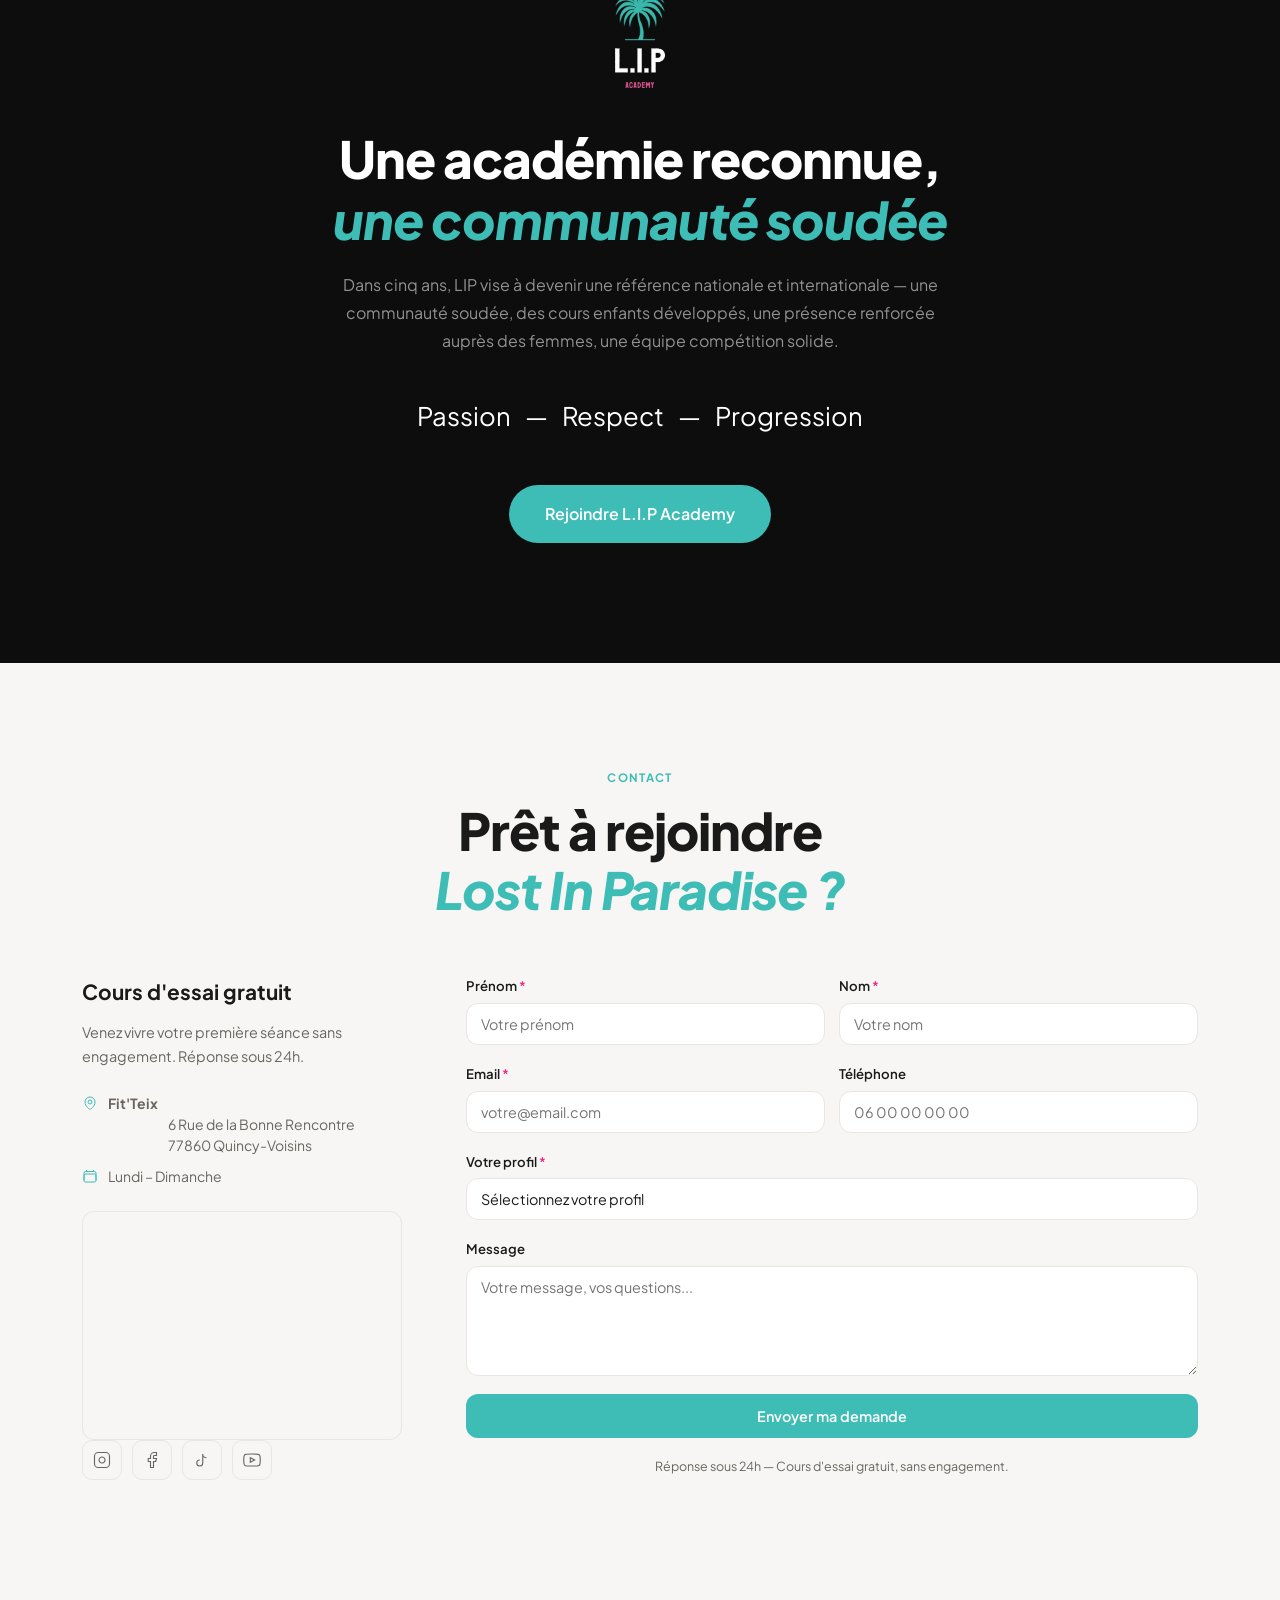
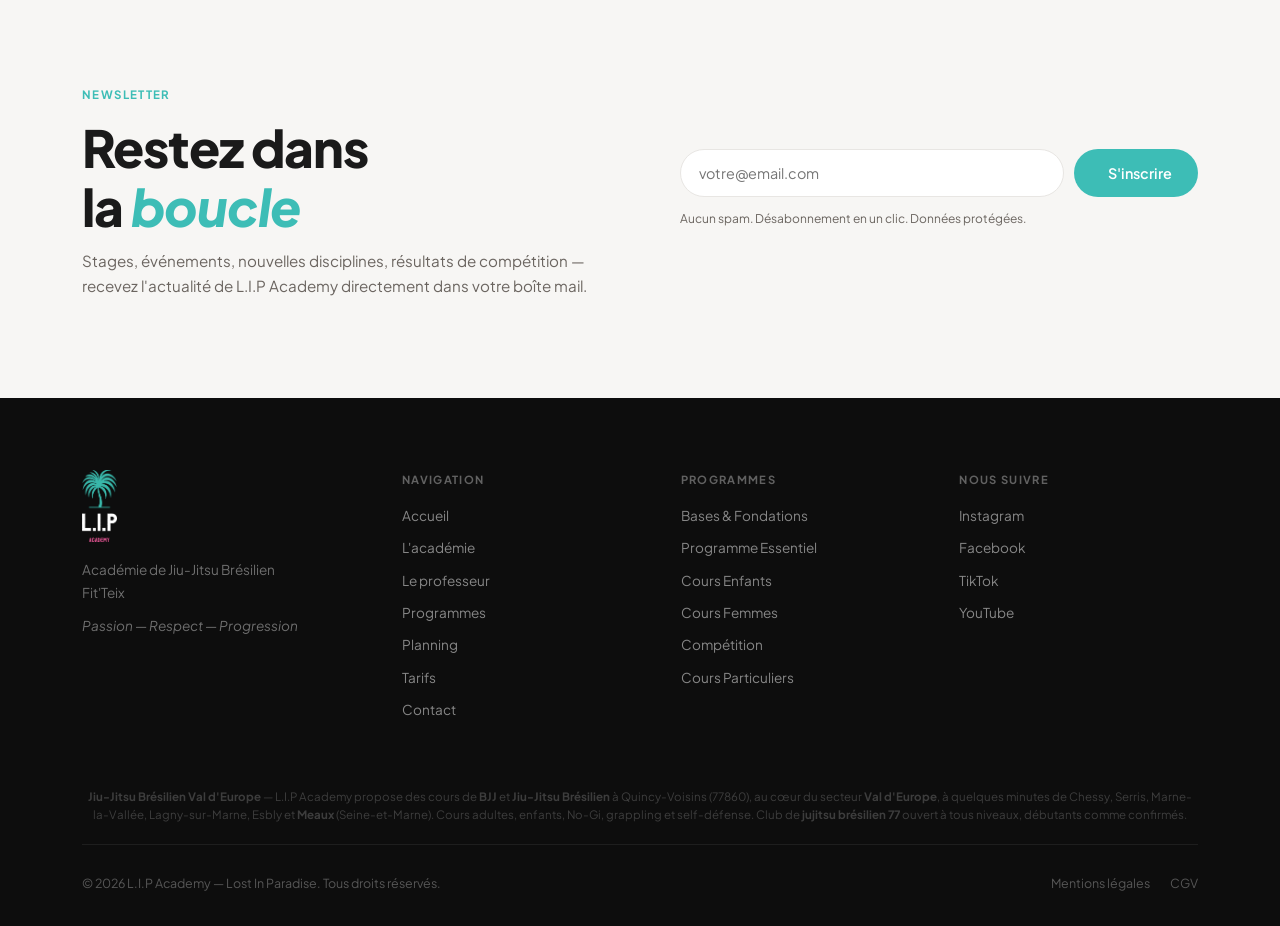
==== commit fb400243: "Tarifs: suppression offre lancement 45€ (expirée le 01/10) Co-Authored-By: Claude Sonnet 4.6 <norepl" ====
--- a/index.html
+++ b/index.html
@@ -1036,21 +1036,6 @@
           <a href="https://app.oss-academy.com/t/6919457147" target="_blank" rel="noopener" class="btn-outline btn-full">Essai gratuit</a>
         </div>
 
-        <div class="tarif-card tarif-featured">
-          <span class="tarif-badge">🔥 Offre Lancement</span>
-          <h4>Offre Lancement</h4>
-          <p class="tarif-sub">Inscription en septembre 2026 — tarif bloqué à vie</p>
-          <div class="tarif-val">45 <span class="tarif-unit">€<small>/mois</small></span></div>
-          <p style="font-size:.78rem;color:var(--teal);font-weight:700;margin:-8px 0 14px;letter-spacing:.02em">Prix garanti à vie dès l'inscription</p>
-          <ul class="tarif-includes">
-            <li><svg viewBox="0 0 24 24" fill="none" stroke="currentColor" stroke-width="2"><path d="M4.5 12.75l6 6 9-13.5"/></svg>Gi (JJB) illimité</li>
-            <li><svg viewBox="0 0 24 24" fill="none" stroke="currentColor" stroke-width="2"><path d="M4.5 12.75l6 6 9-13.5"/></svg>No-Gi / Grappling illimité</li>
-            <li><svg viewBox="0 0 24 24" fill="none" stroke="currentColor" stroke-width="2"><path d="M4.5 12.75l6 6 9-13.5"/></svg><strong>Salle de sport</strong> incluse</li>
-            <li><svg viewBox="0 0 24 24" fill="none" stroke="currentColor" stroke-width="2"><path d="M4.5 12.75l6 6 9-13.5"/></svg><strong>Sauna &amp; Hammam</strong> inclus</li>
-          </ul>
-          <a href="https://app.oss-academy.com/t/893b8af183" target="_blank" rel="noopener" class="btn-teal btn-full">Essai gratuit</a>
-        </div>
-
         <div class="tarif-card">
           <h4>Adultes</h4>
           <p class="tarif-sub">À partir d'octobre 2026</p>
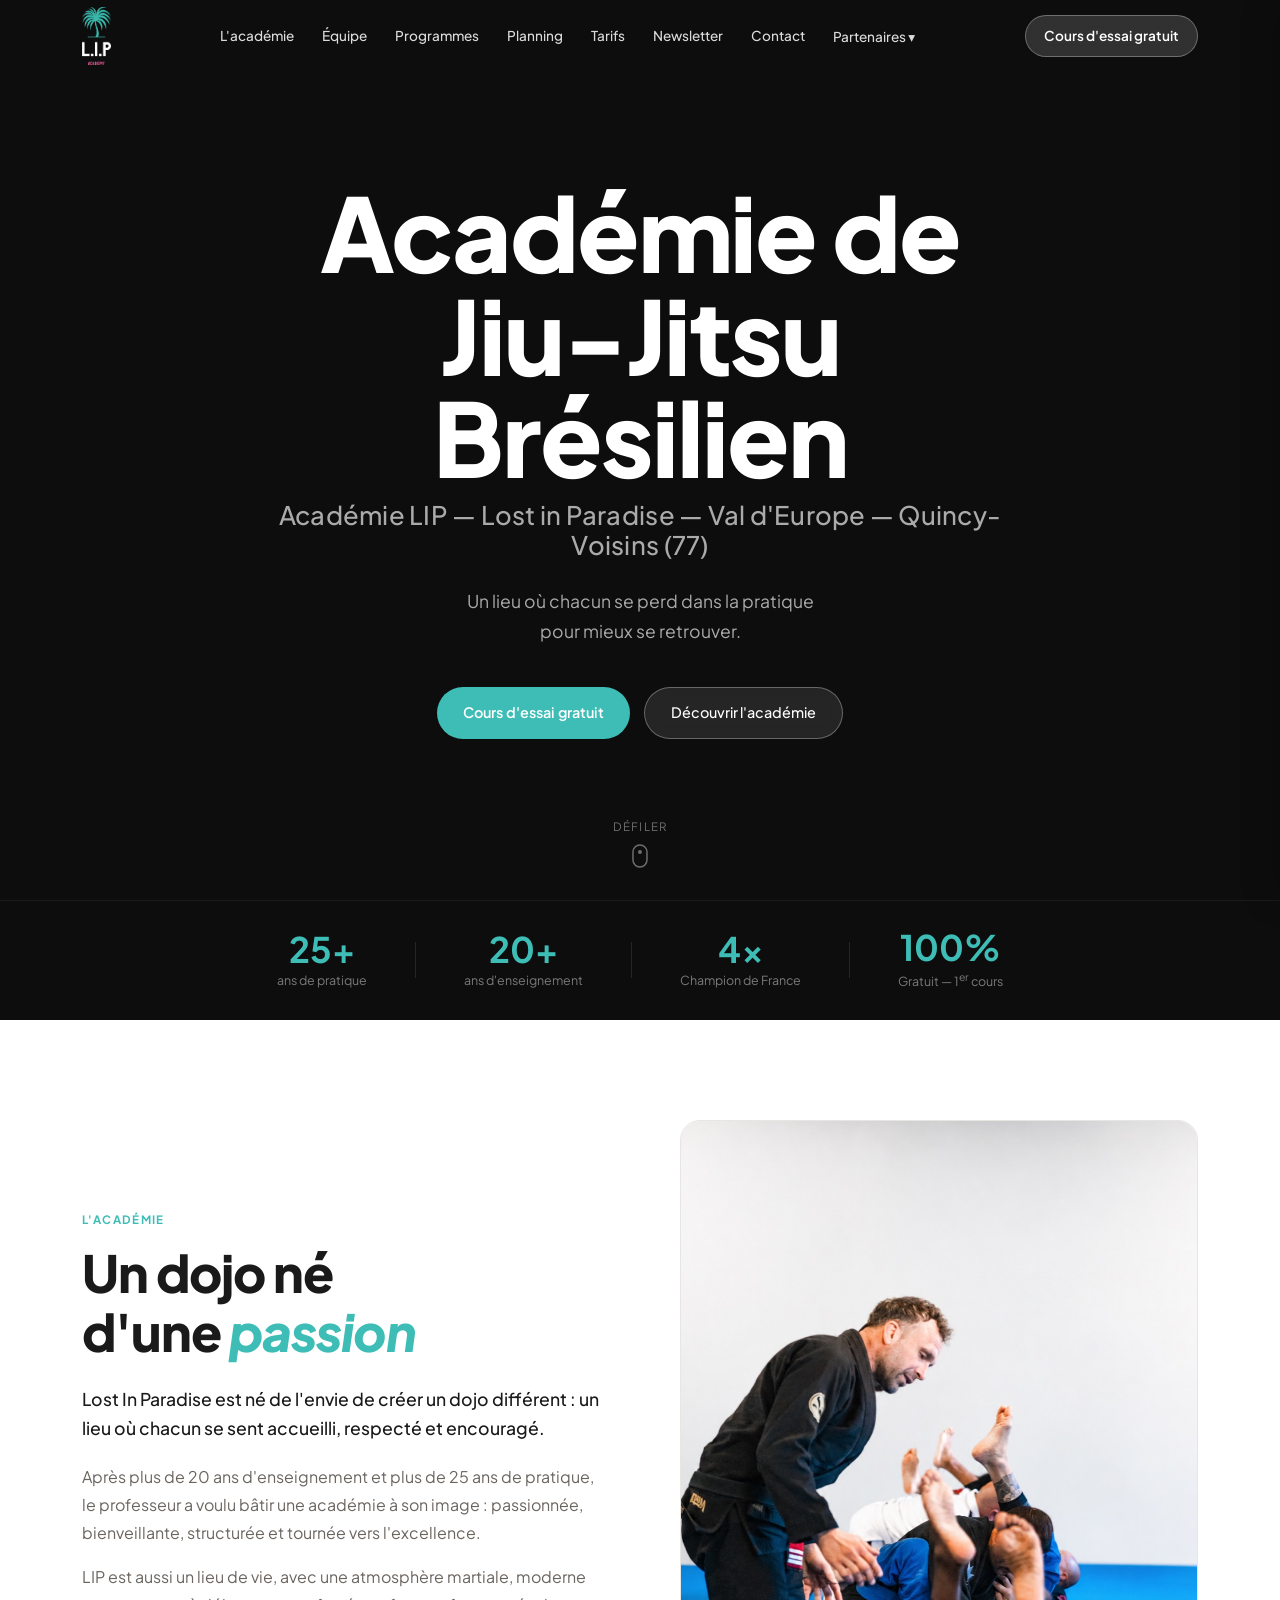
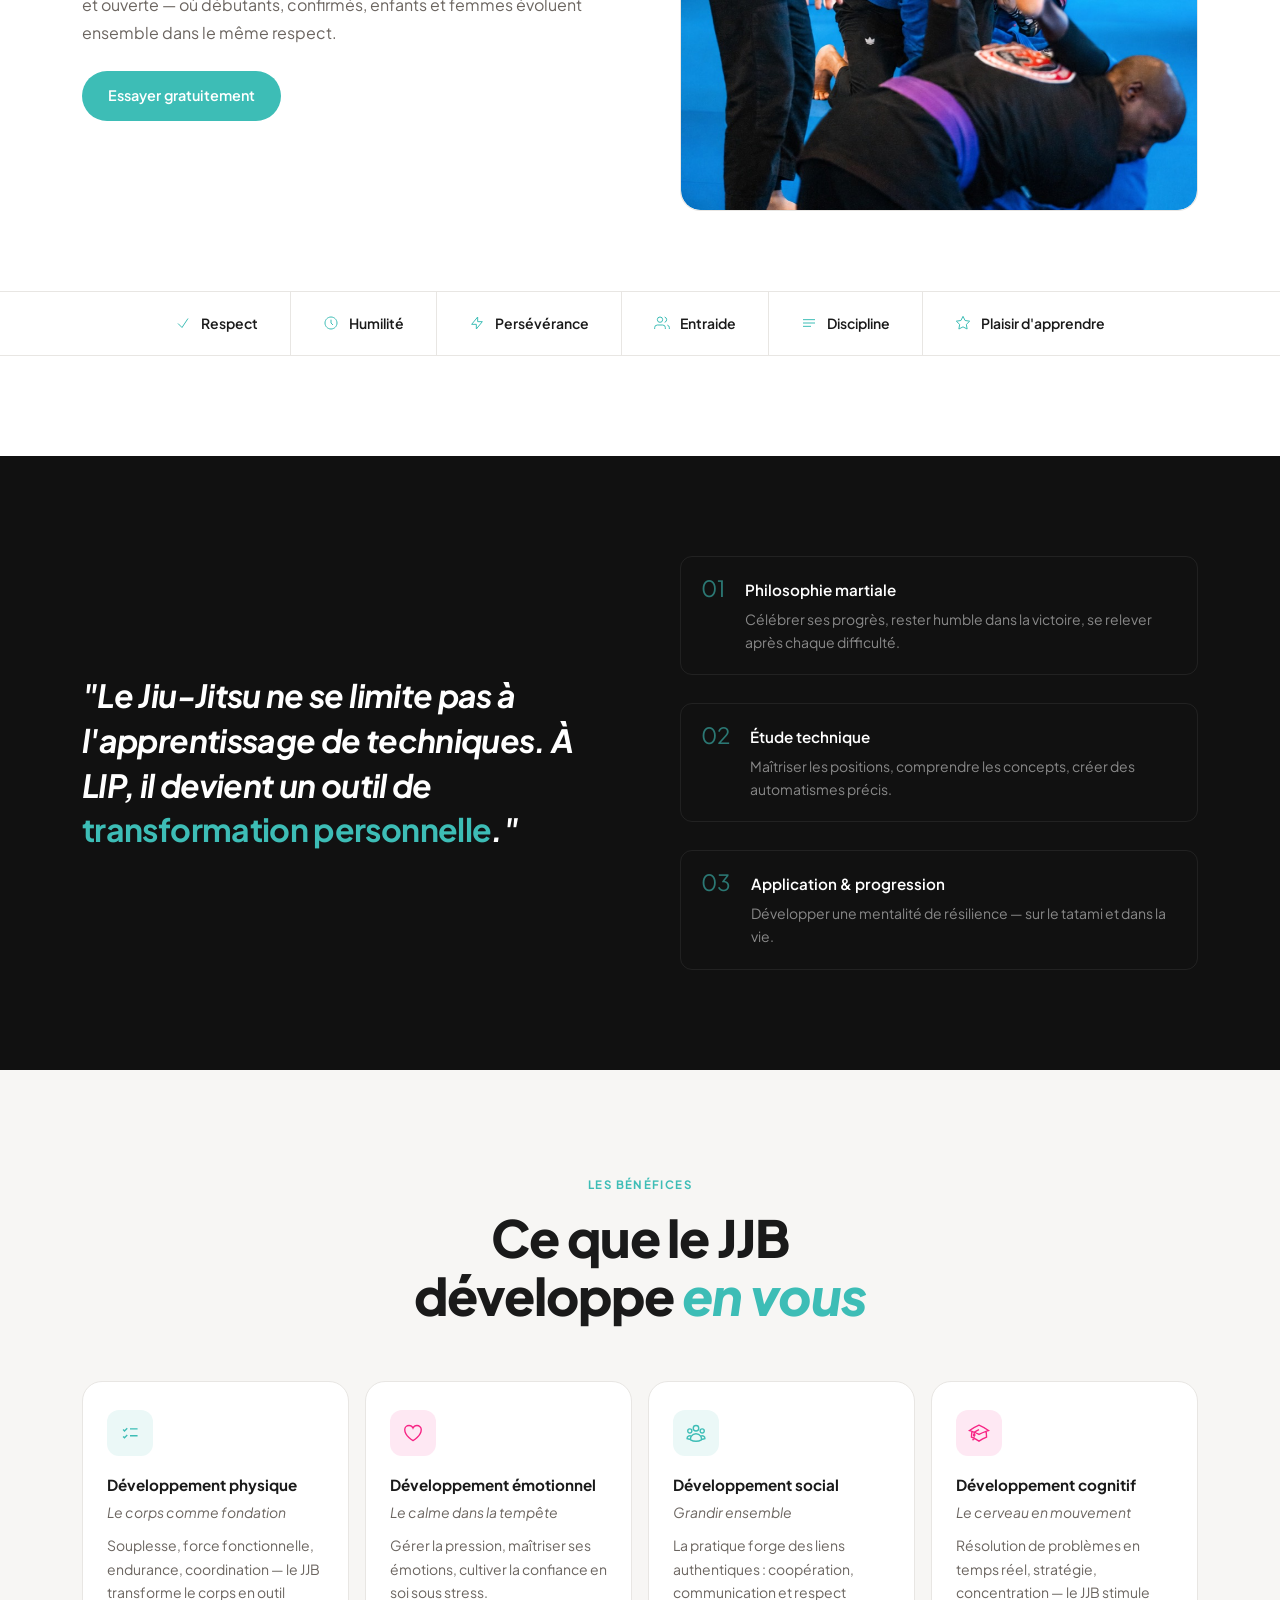
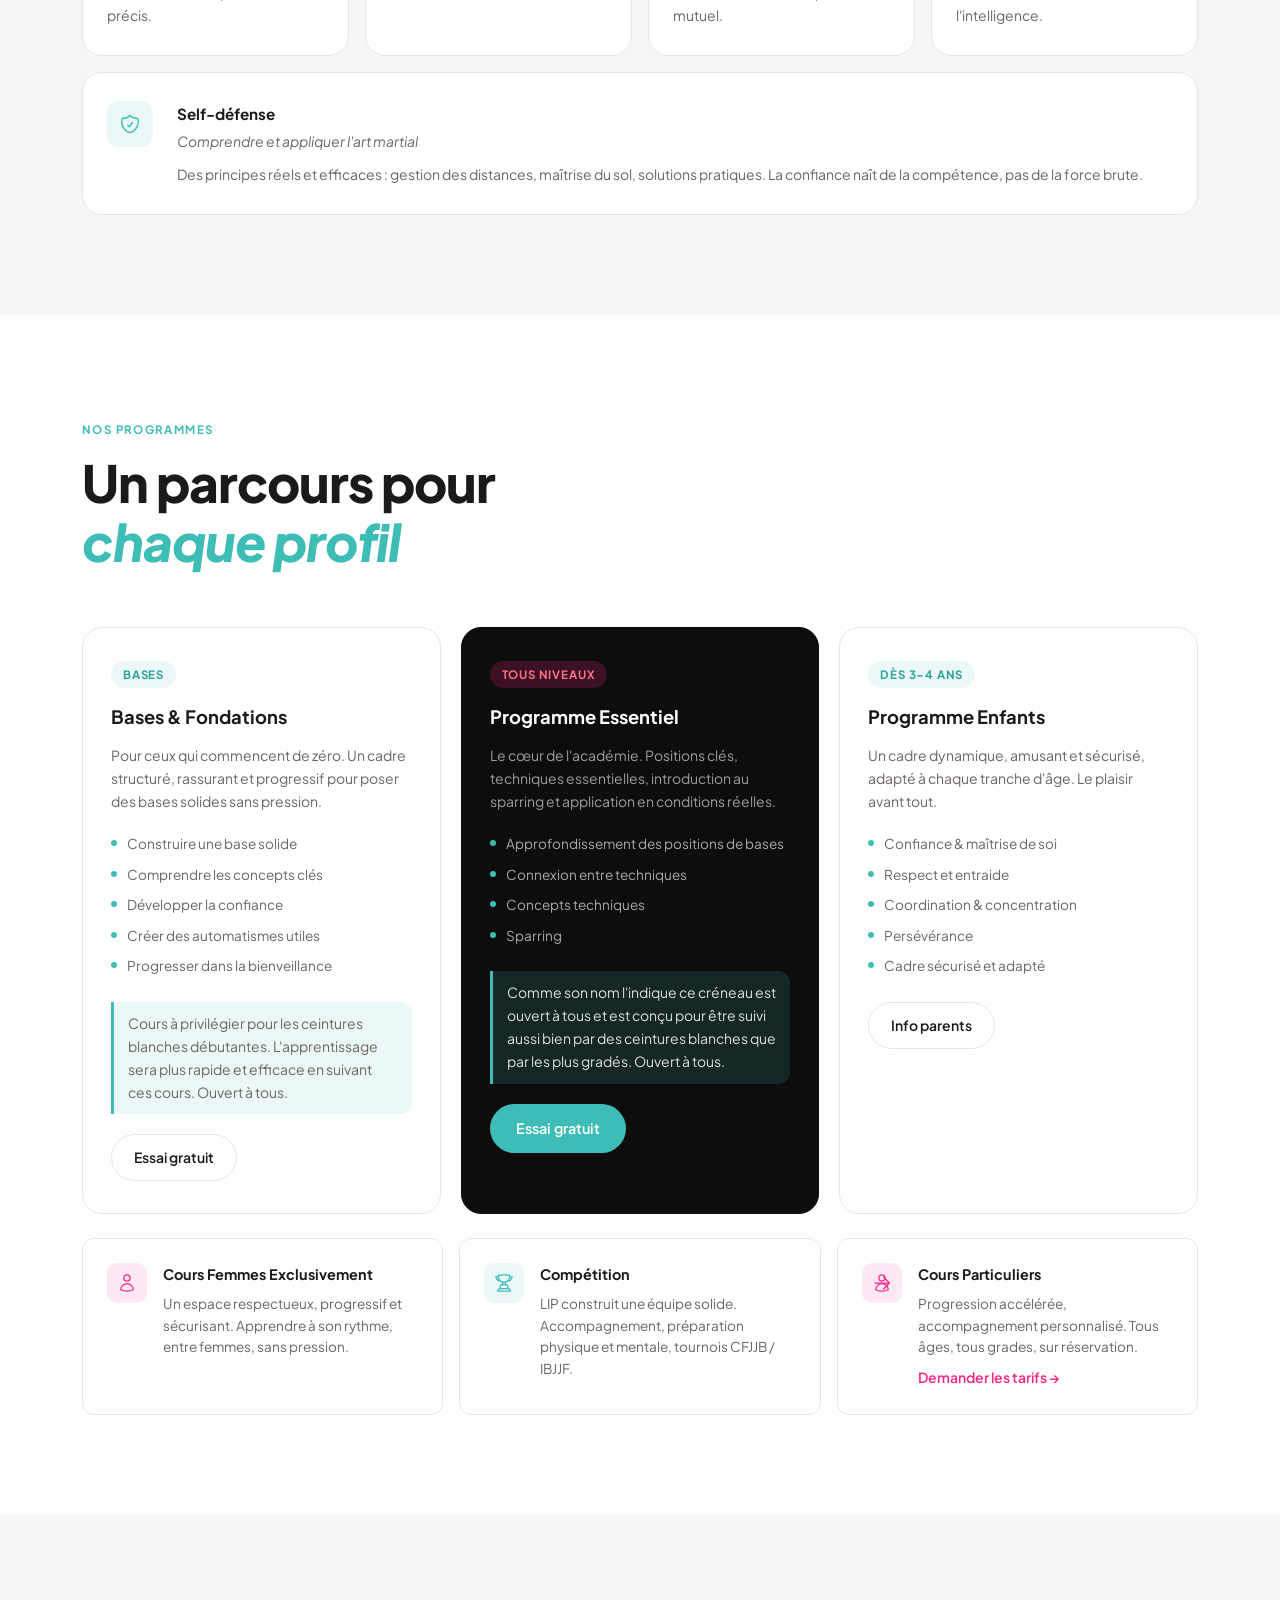
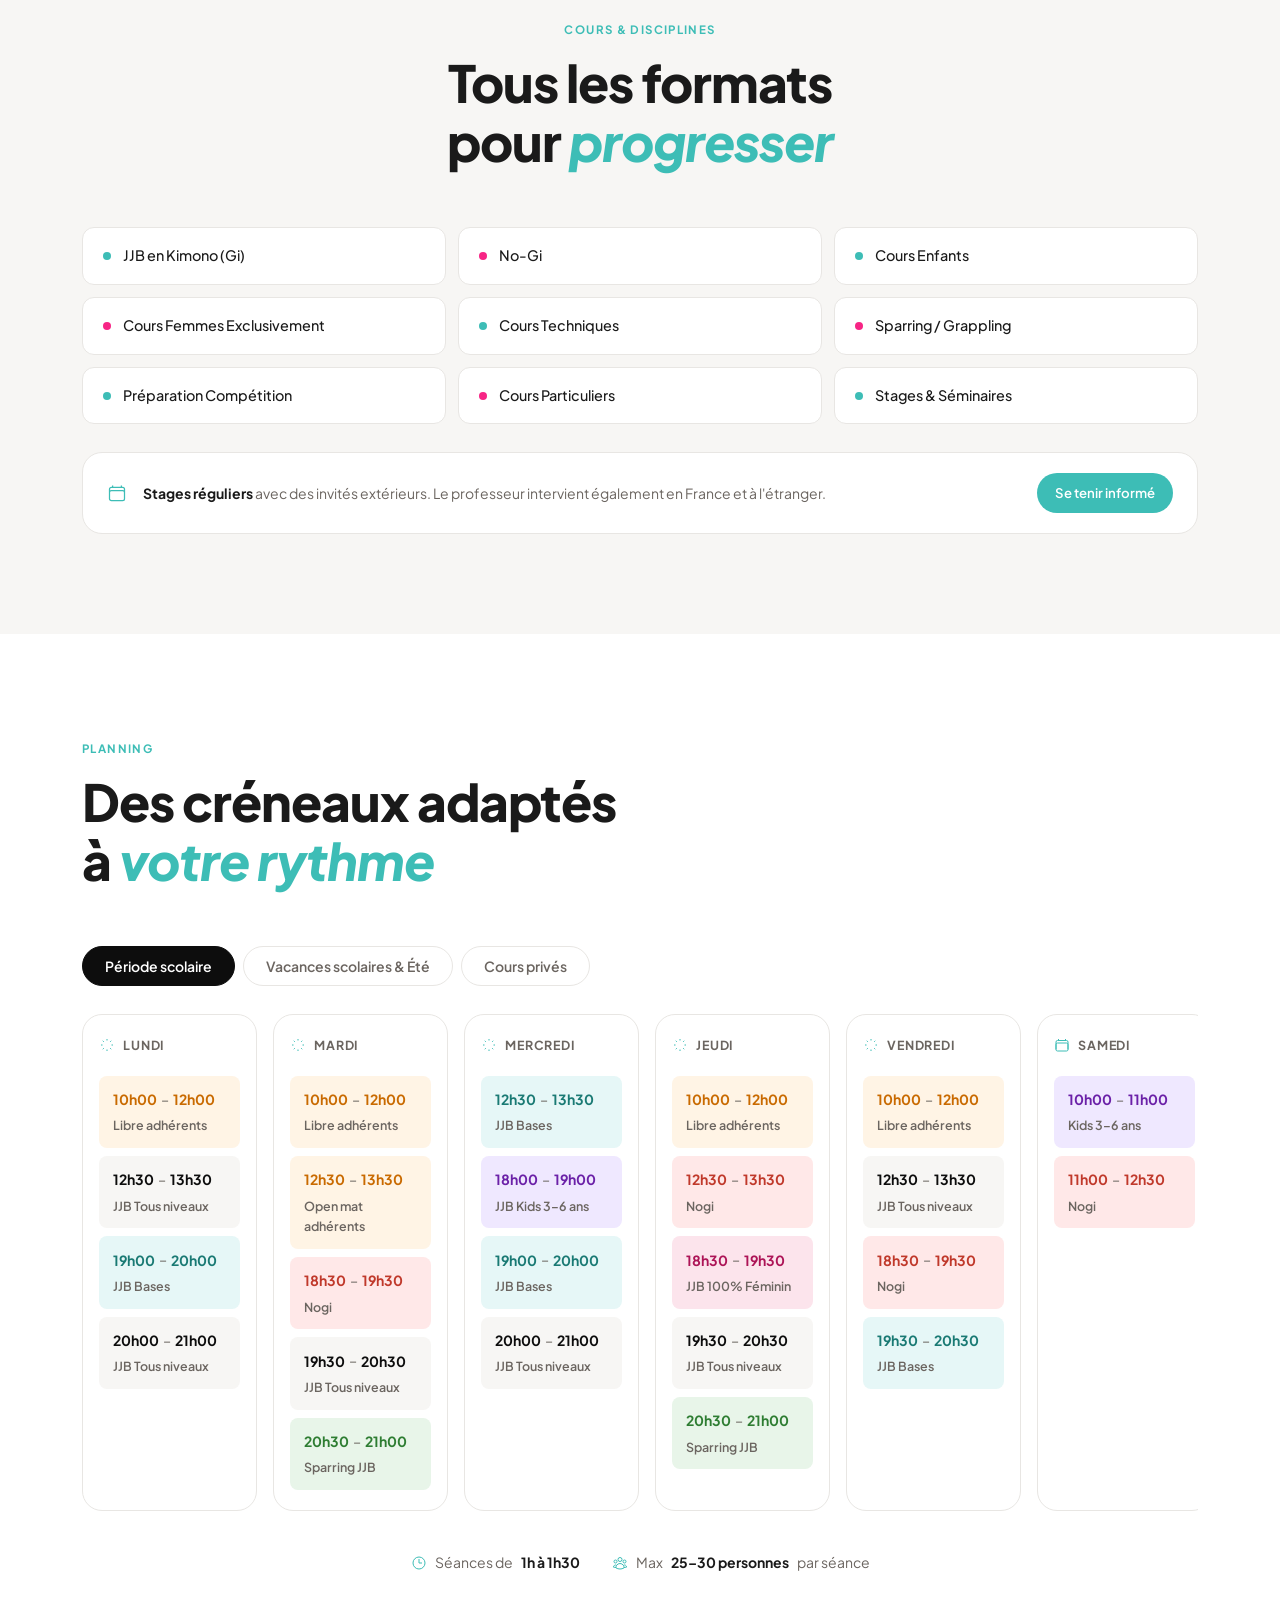
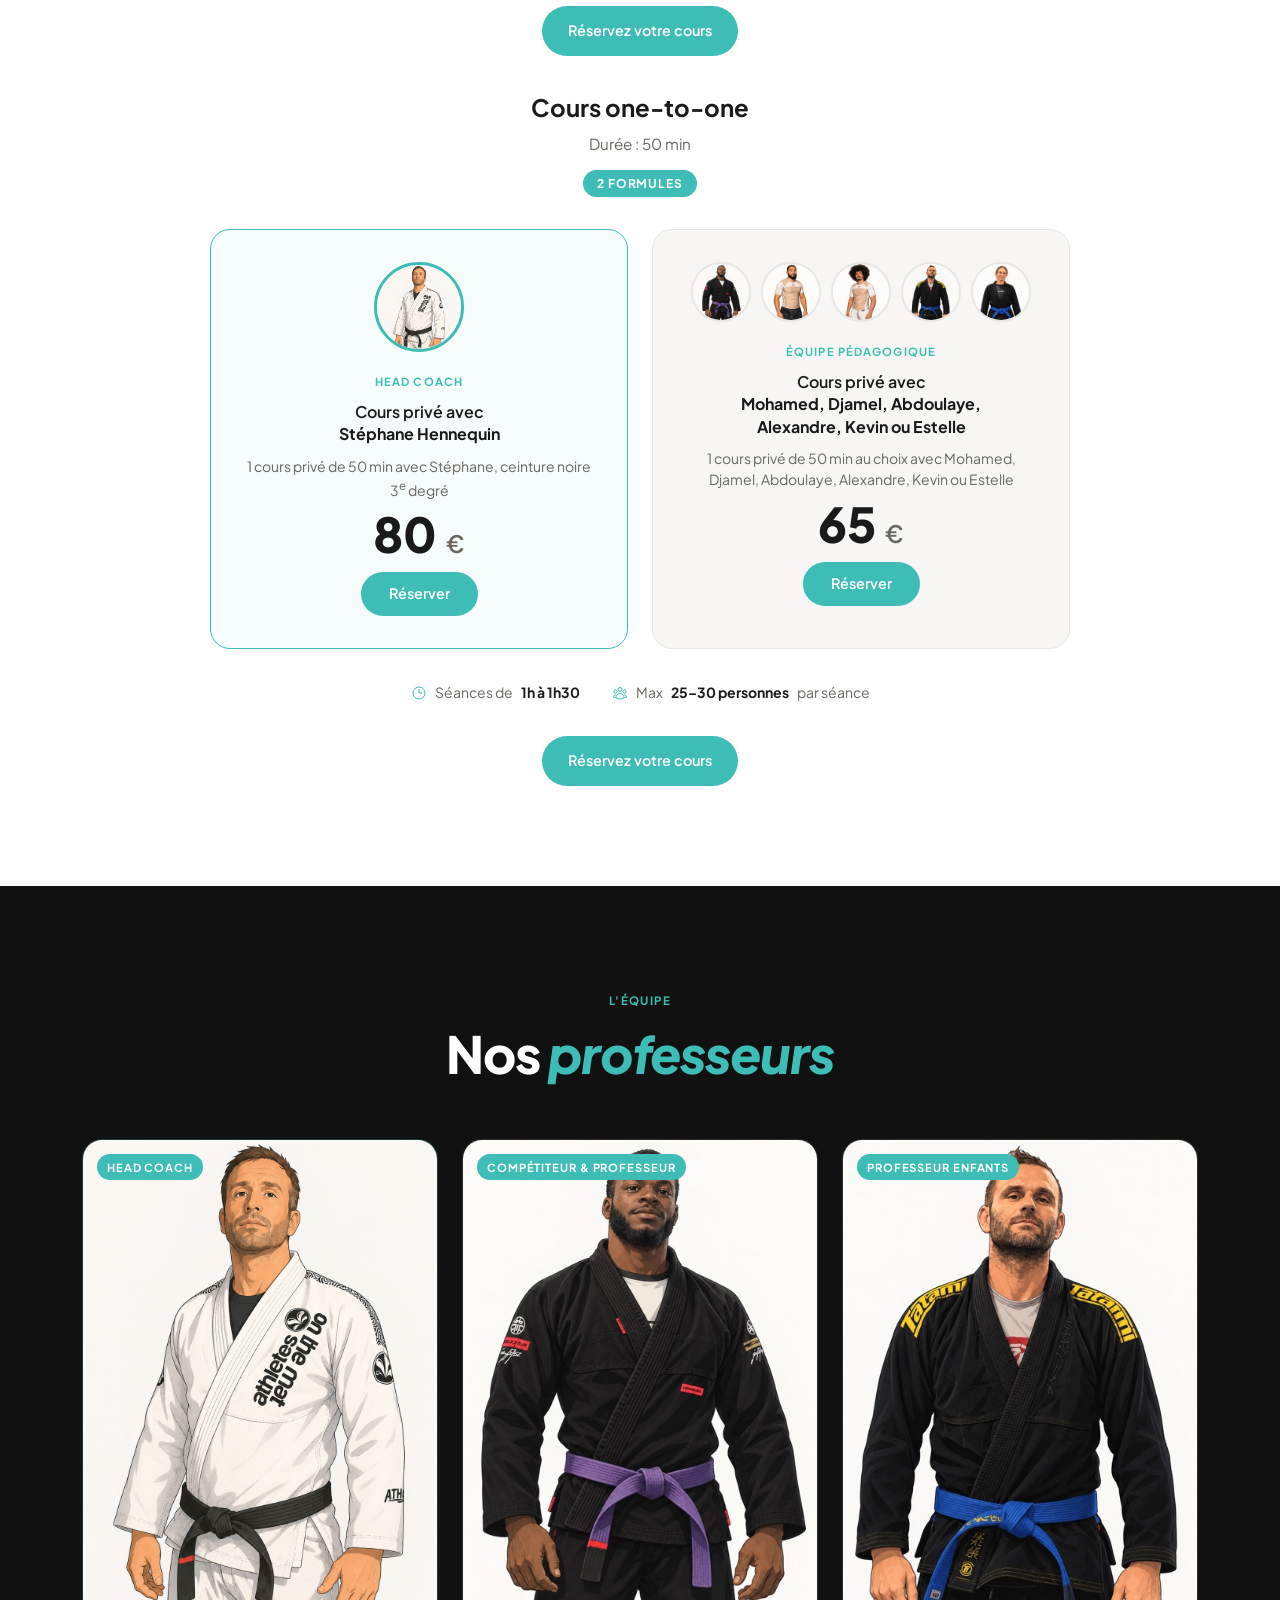
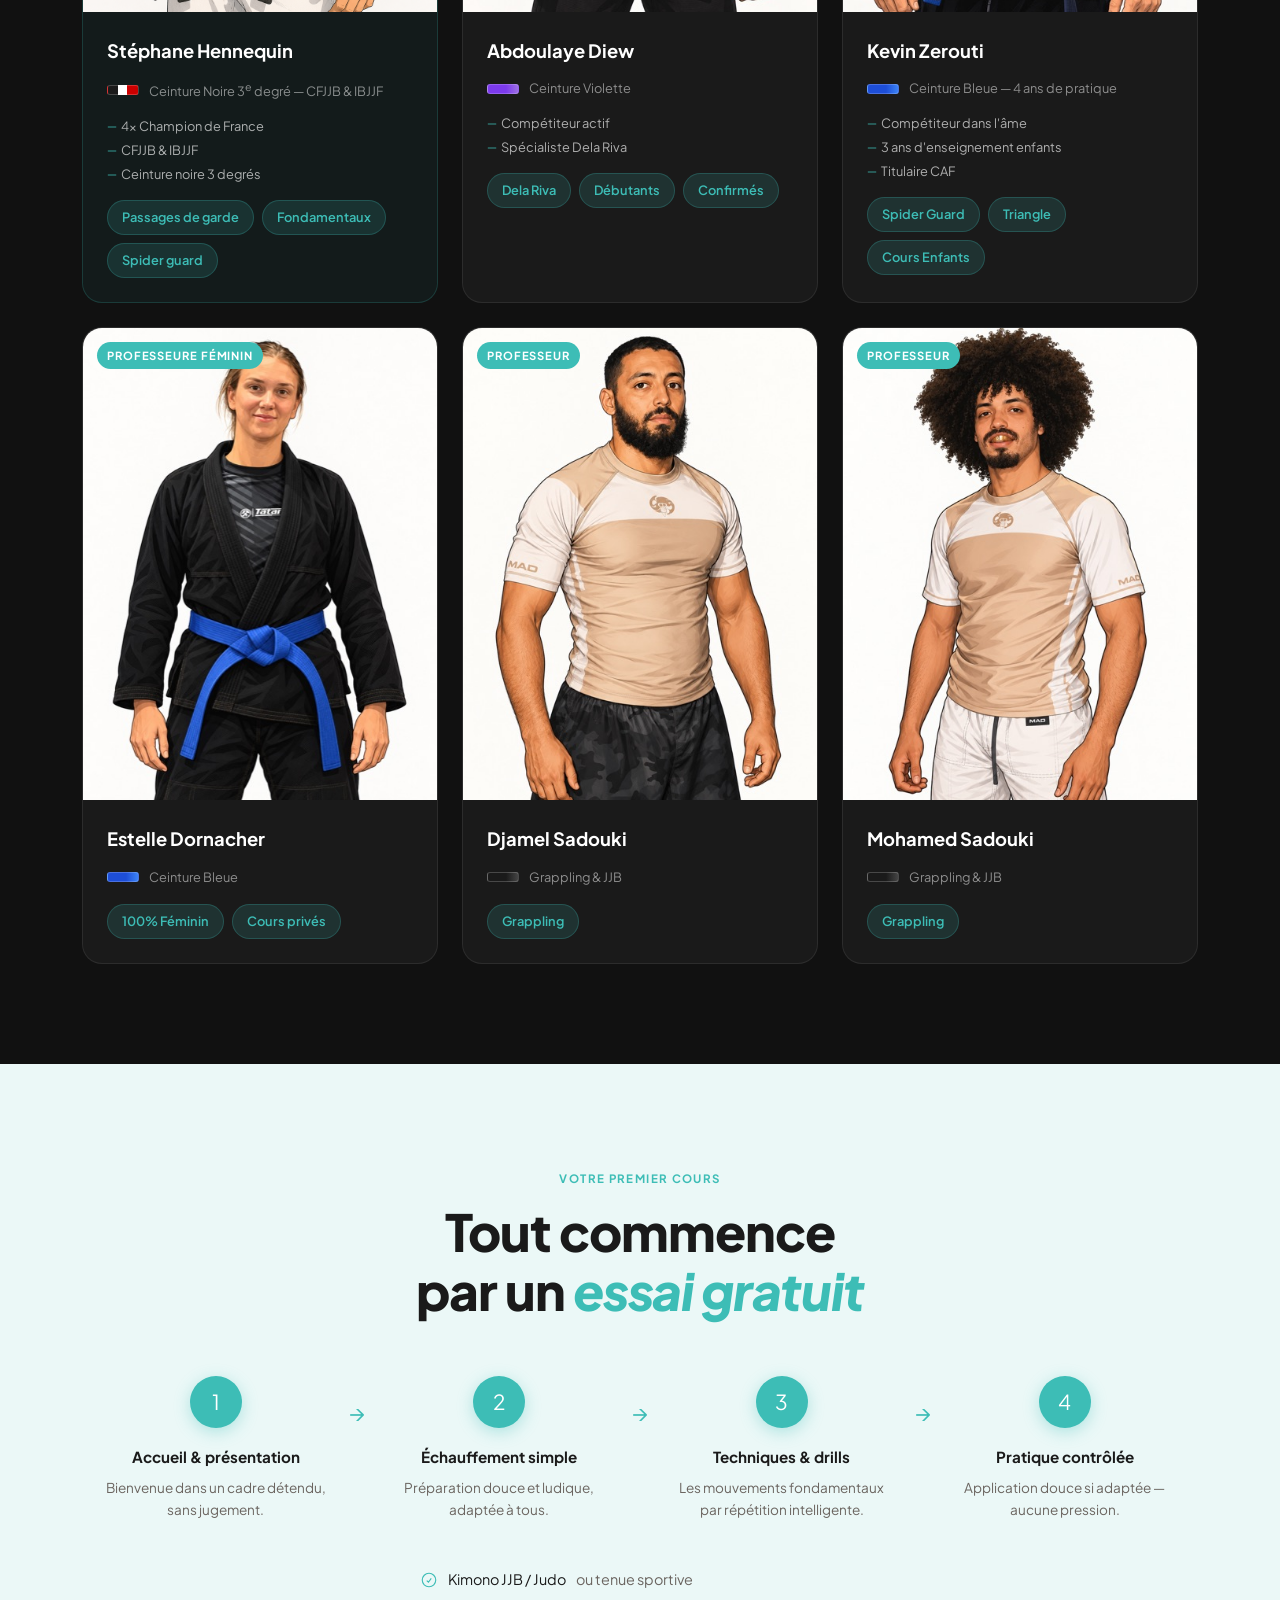
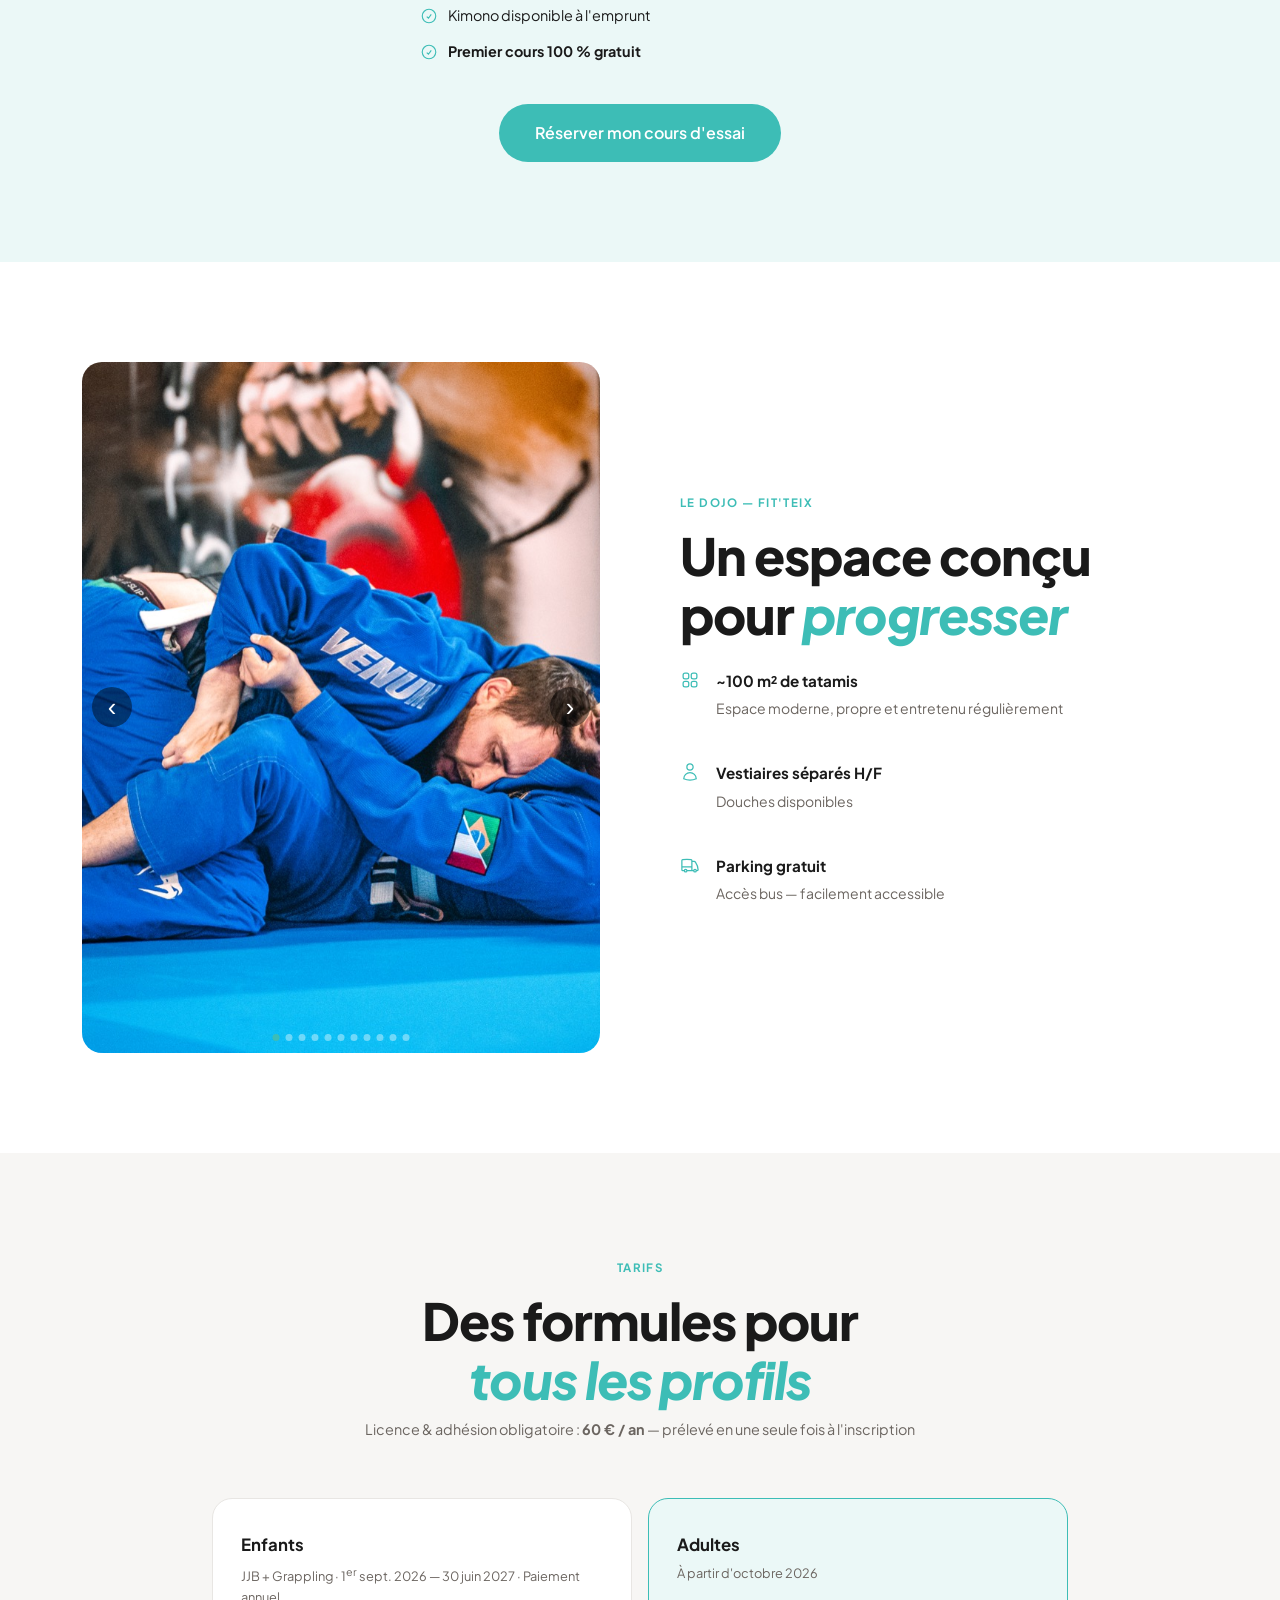
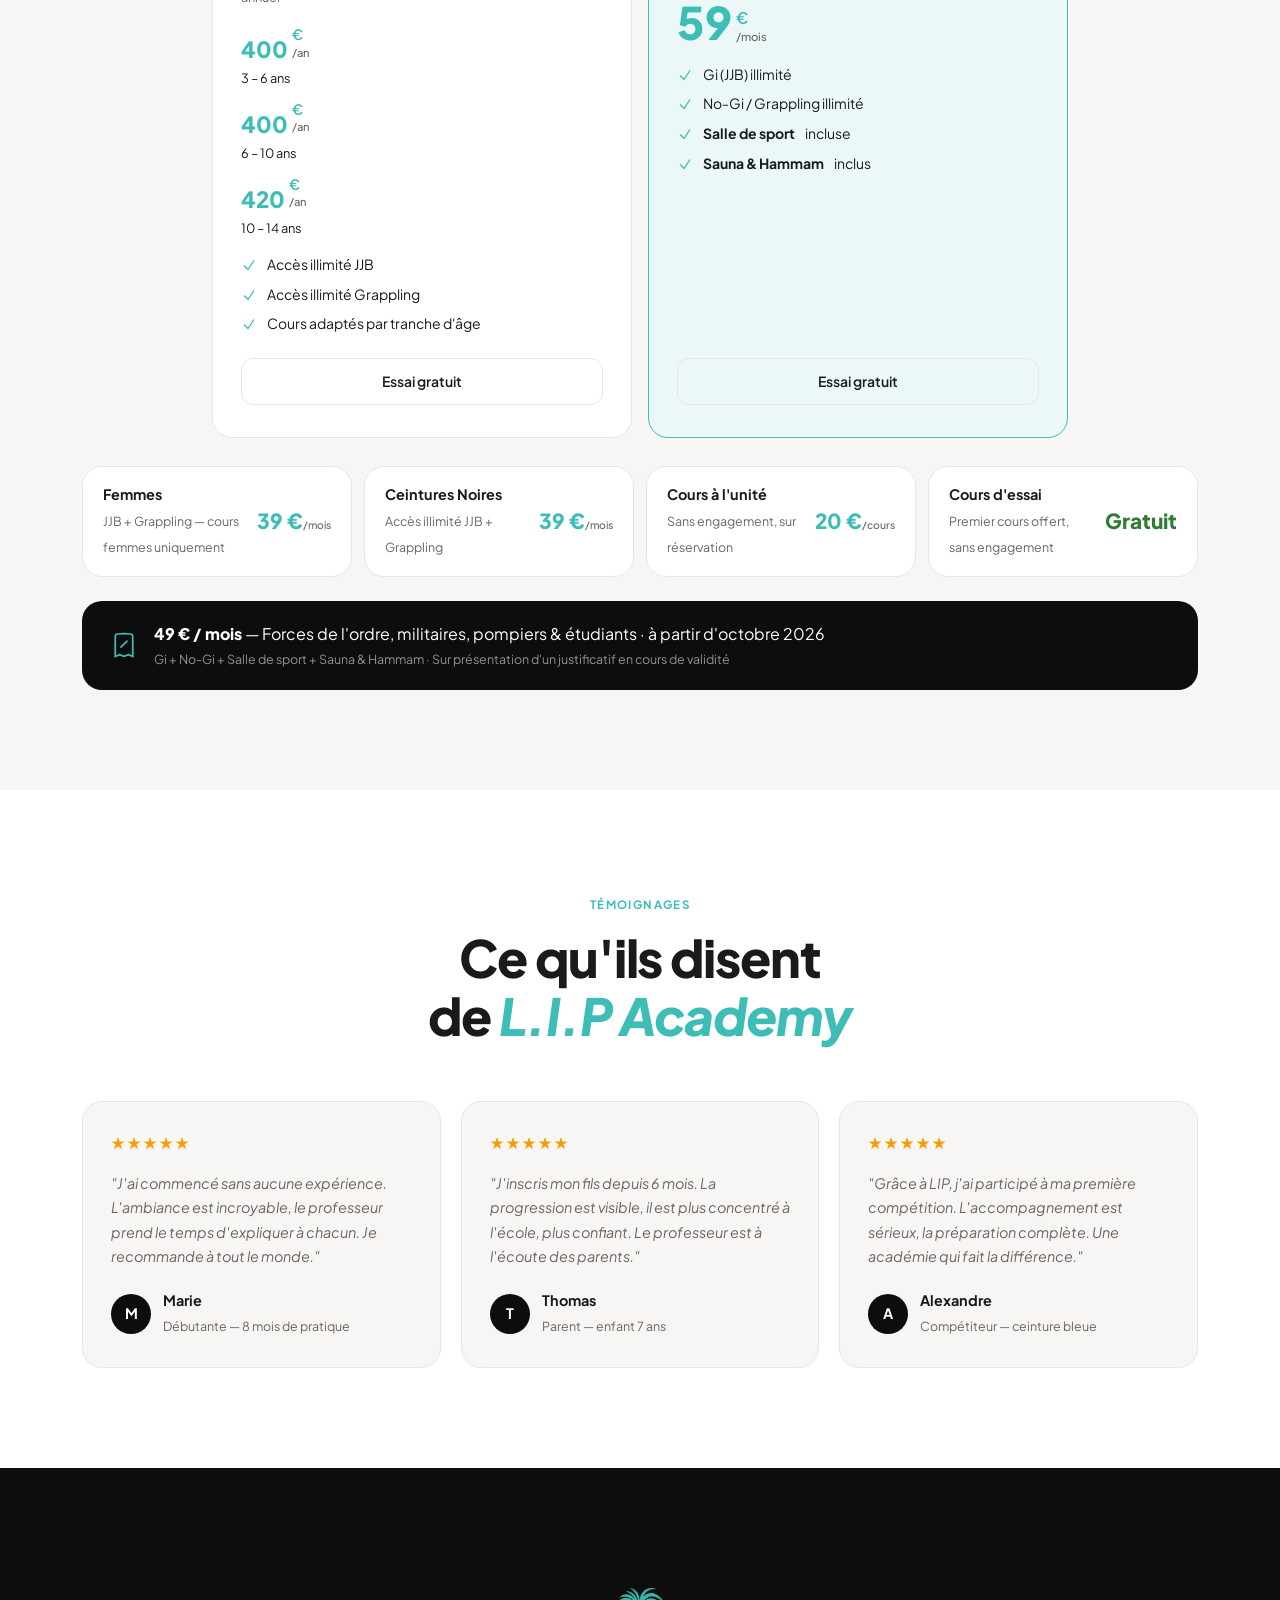
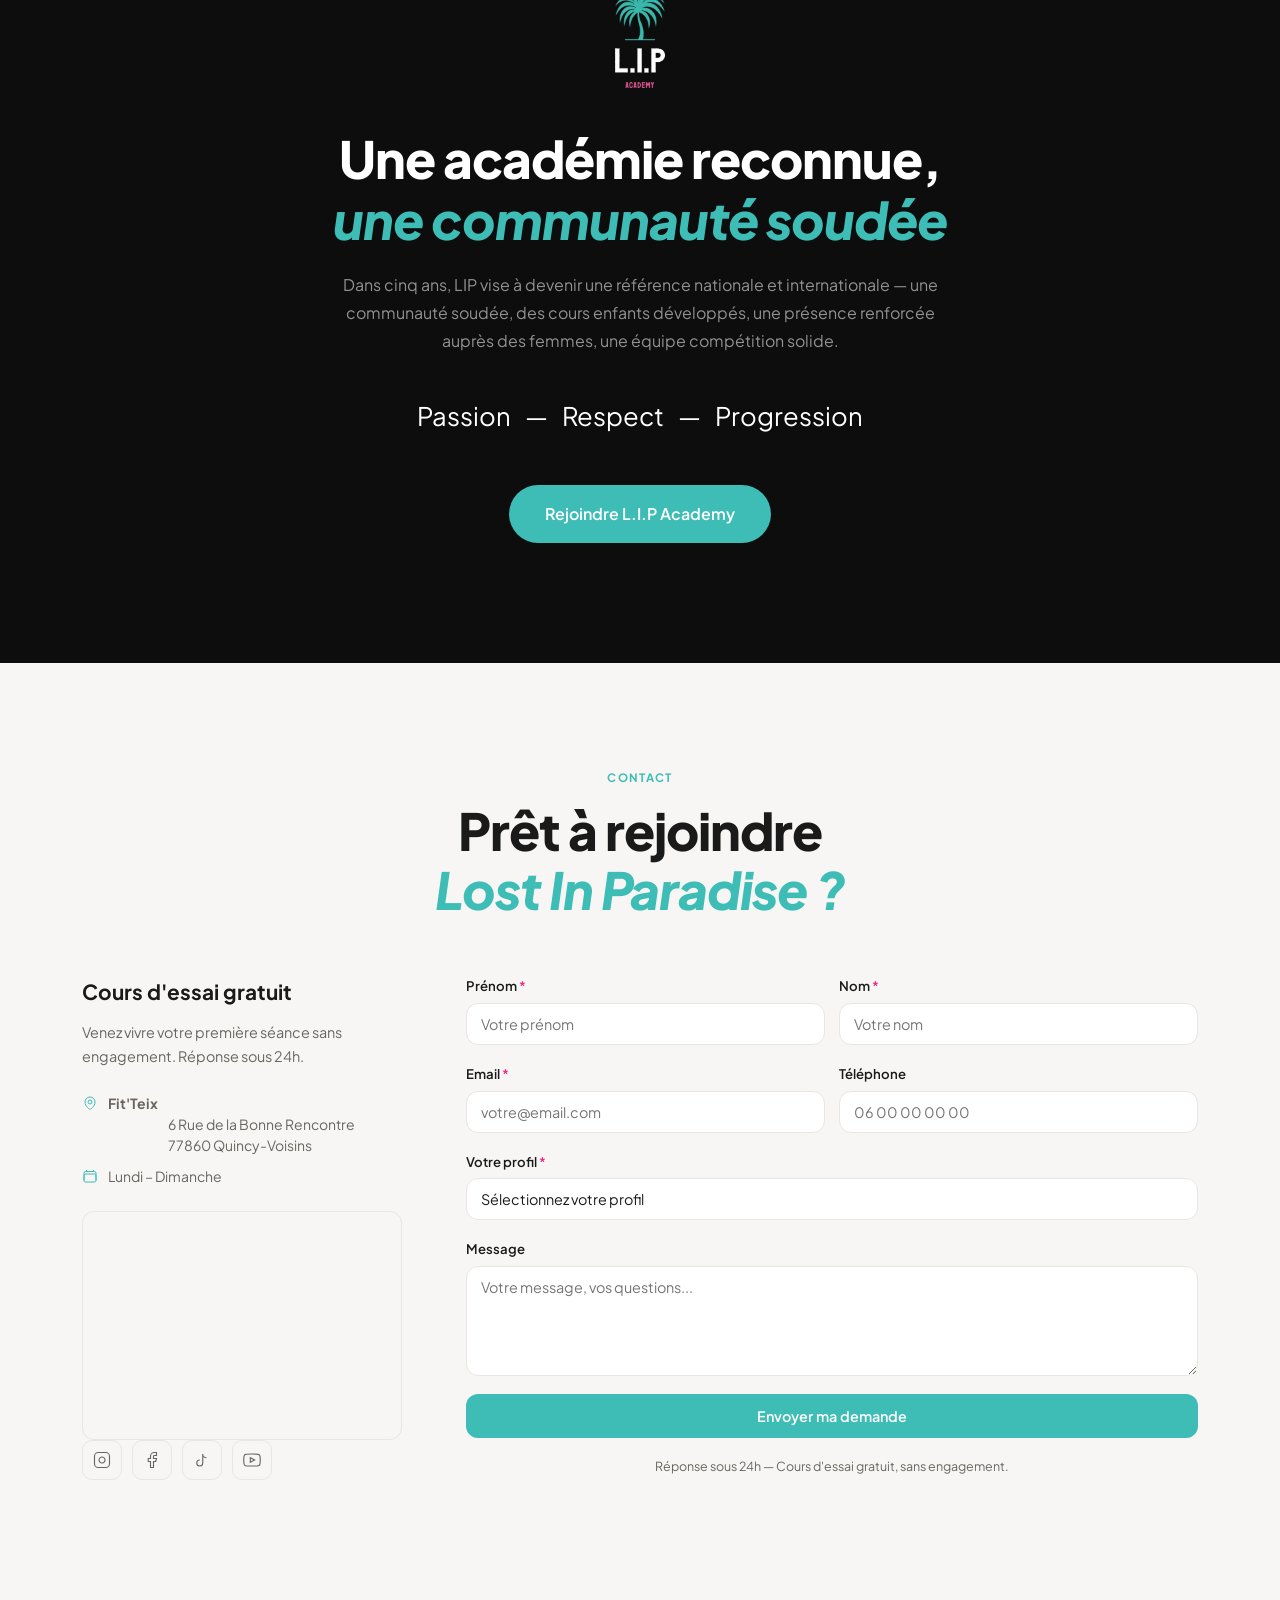
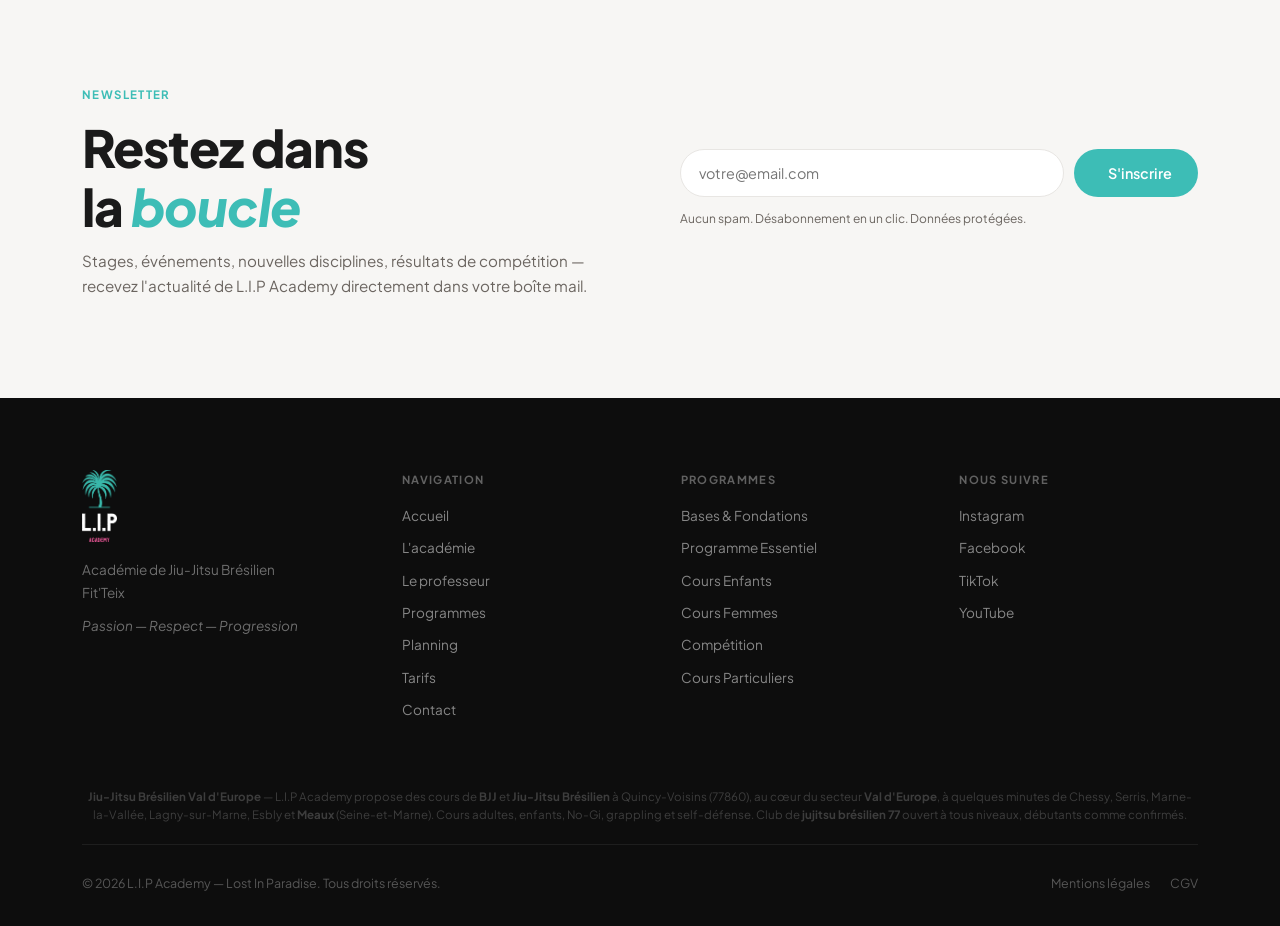
==== commit 0dc39242: "Tarifs: grille 2 colonnes centrées + Adultes en featured après suppression offre 45€ Co-Authored-By:" ====
--- a/index.html
+++ b/index.html
@@ -82,7 +82,7 @@
   <link rel="preconnect" href="https://fonts.googleapis.com">
   <link rel="preconnect" href="https://fonts.gstatic.com" crossorigin>
   <link href="https://fonts.googleapis.com/css2?family=Plus+Jakarta+Sans:ital,wght@0,300;0,400;0,500;0,600;0,700;0,800;1,400&display=swap" rel="stylesheet">
-  <link rel="stylesheet" href="styles.css?v=34">
+  <link rel="stylesheet" href="styles.css?v=35">
 </head>
 <body>
 <div class="site-wrapper">
@@ -1017,7 +1017,7 @@
       </div>
 
       <!-- Grille principale -->
-      <div class="tarif-grid tarif-grid-3">
+      <div class="tarif-grid tarif-grid-2">
 
         <div class="tarif-card">
           <h4>Enfants</h4>
@@ -1036,7 +1036,7 @@
           <a href="https://app.oss-academy.com/t/6919457147" target="_blank" rel="noopener" class="btn-outline btn-full">Essai gratuit</a>
         </div>
 
-        <div class="tarif-card">
+        <div class="tarif-card tarif-featured">
           <h4>Adultes</h4>
           <p class="tarif-sub">À partir d'octobre 2026</p>
           <div class="tarif-val">59 <span class="tarif-unit">€<small>/mois</small></span></div>
--- a/styles.css
+++ b/styles.css
@@ -806,6 +806,7 @@
   gap: 16px; margin-bottom: 28px;
 }
 .tarif-grid-3 { grid-template-columns: repeat(3, 1fr); }
+.tarif-grid-2 { grid-template-columns: repeat(2, minmax(0, 420px)); justify-content: center; }
 .tarif-card {
   position: relative; border: 1.5px solid var(--border);
   border-radius: var(--radius-lg); padding: 32px 28px;
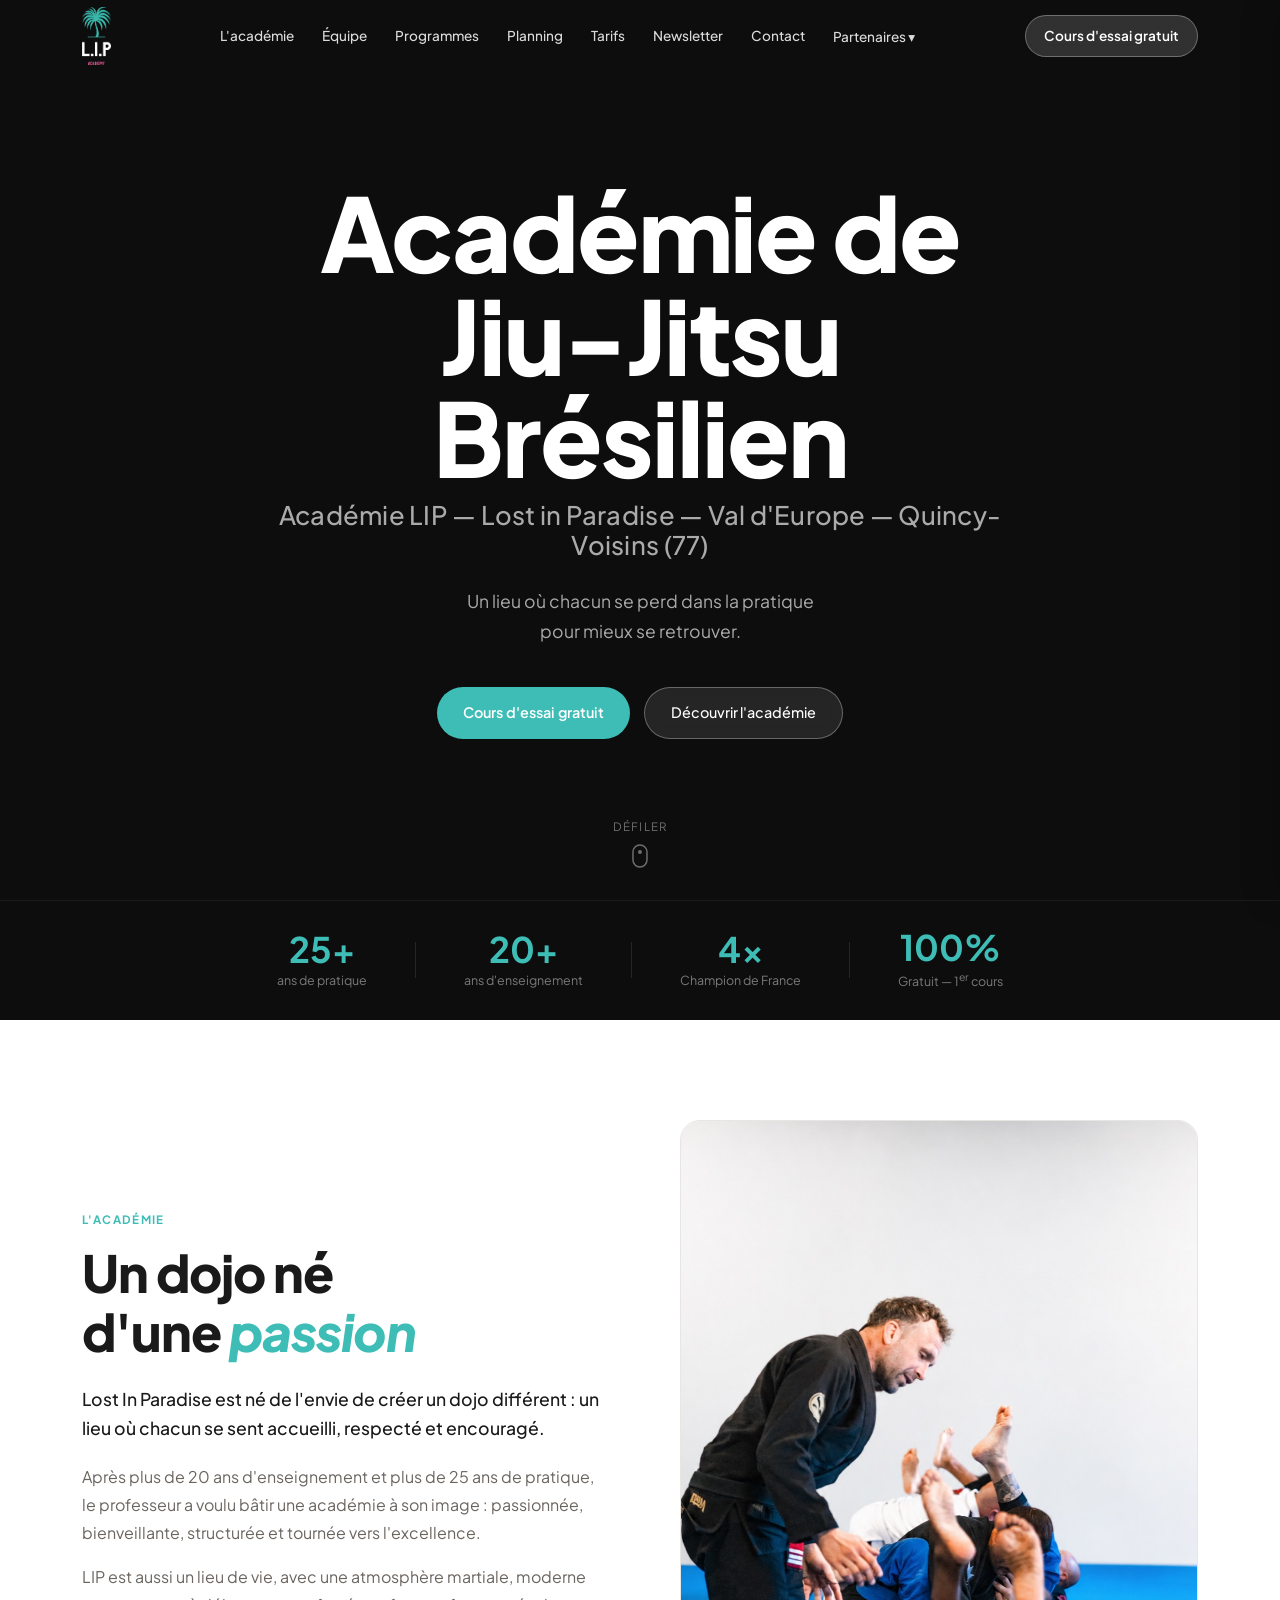
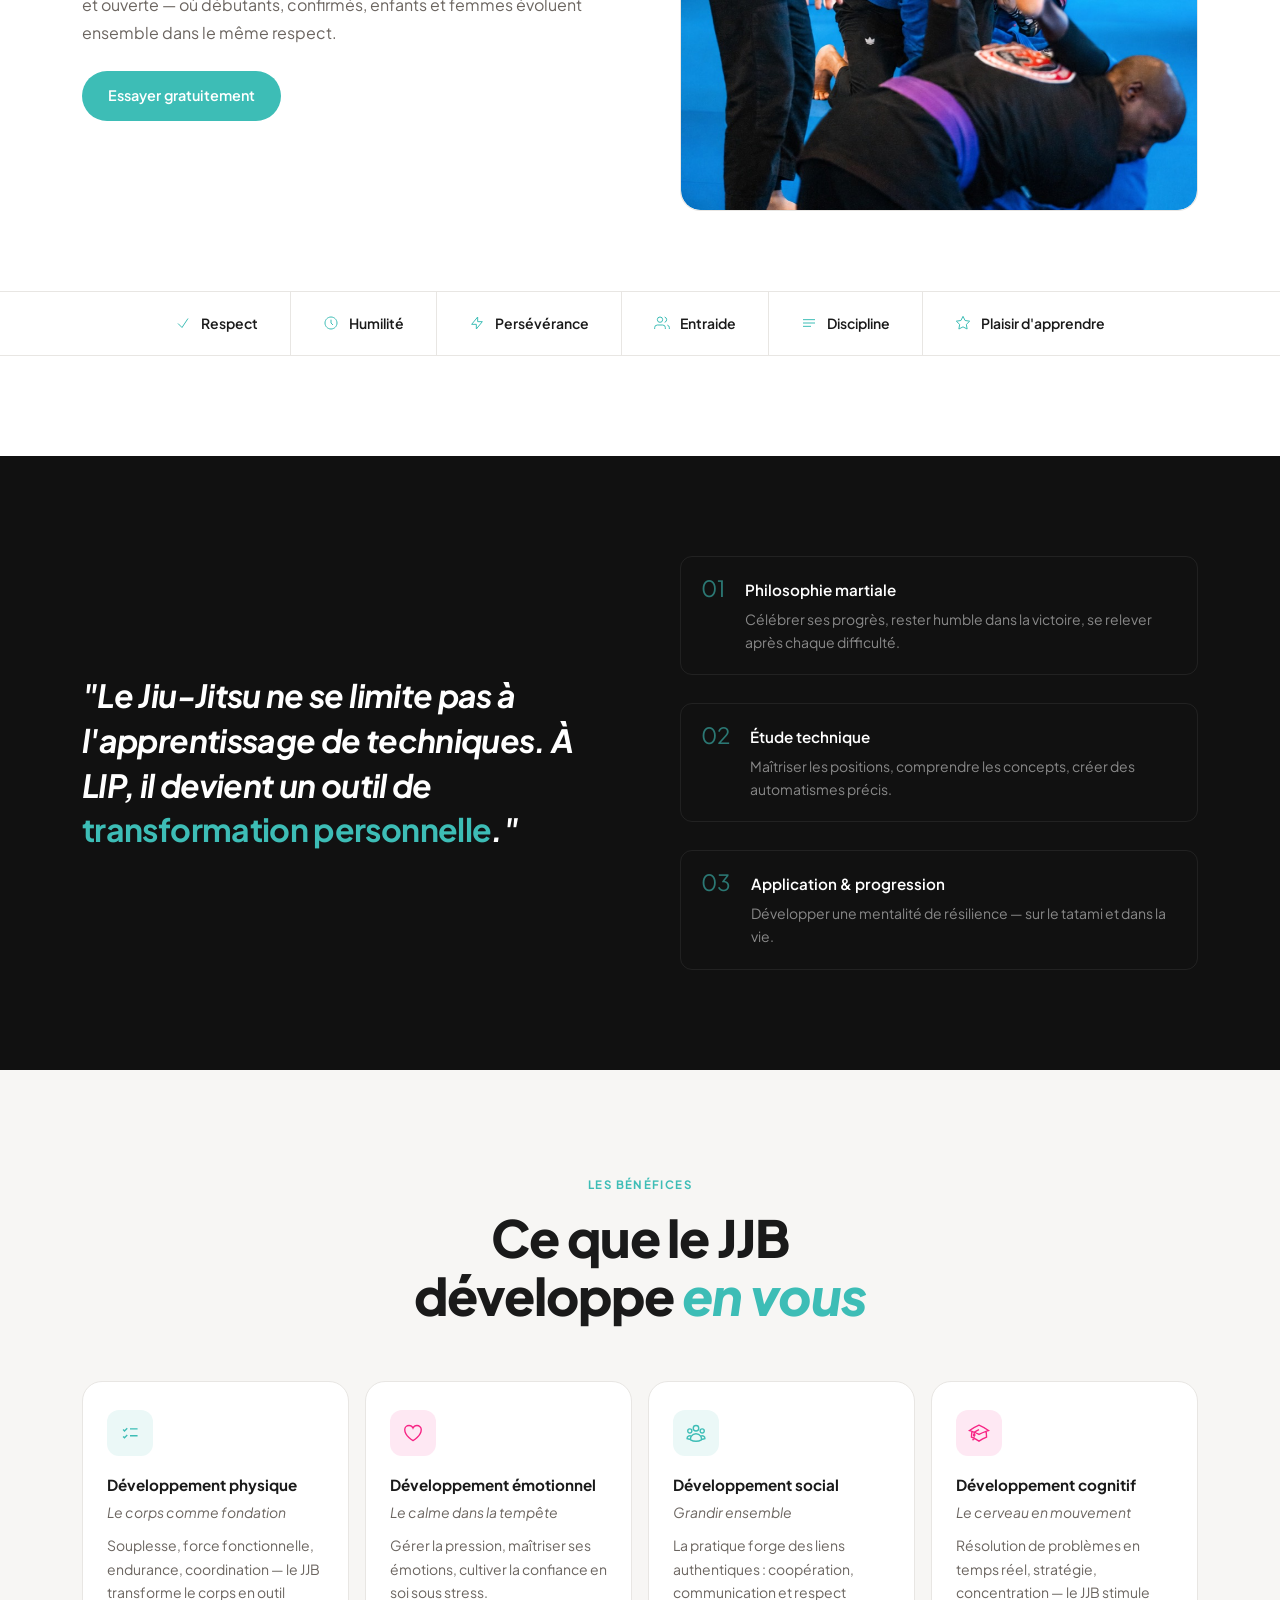
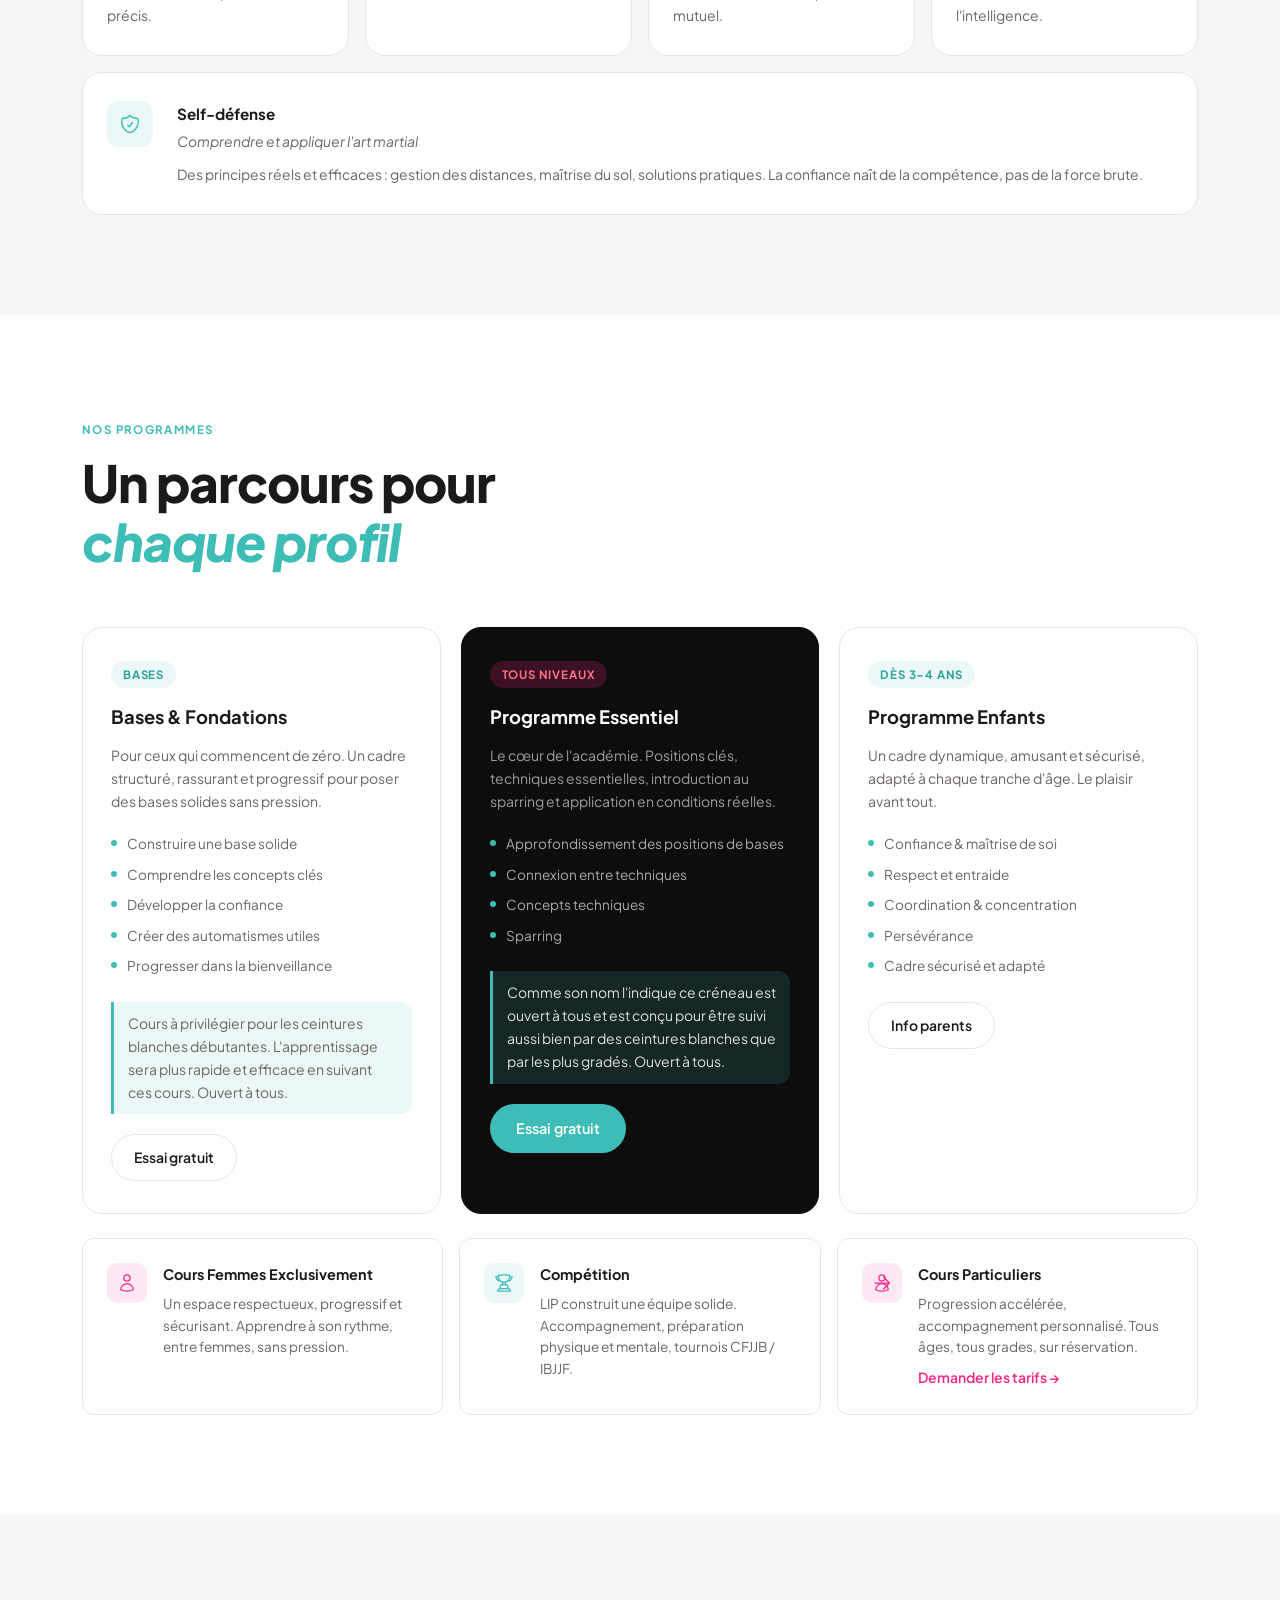
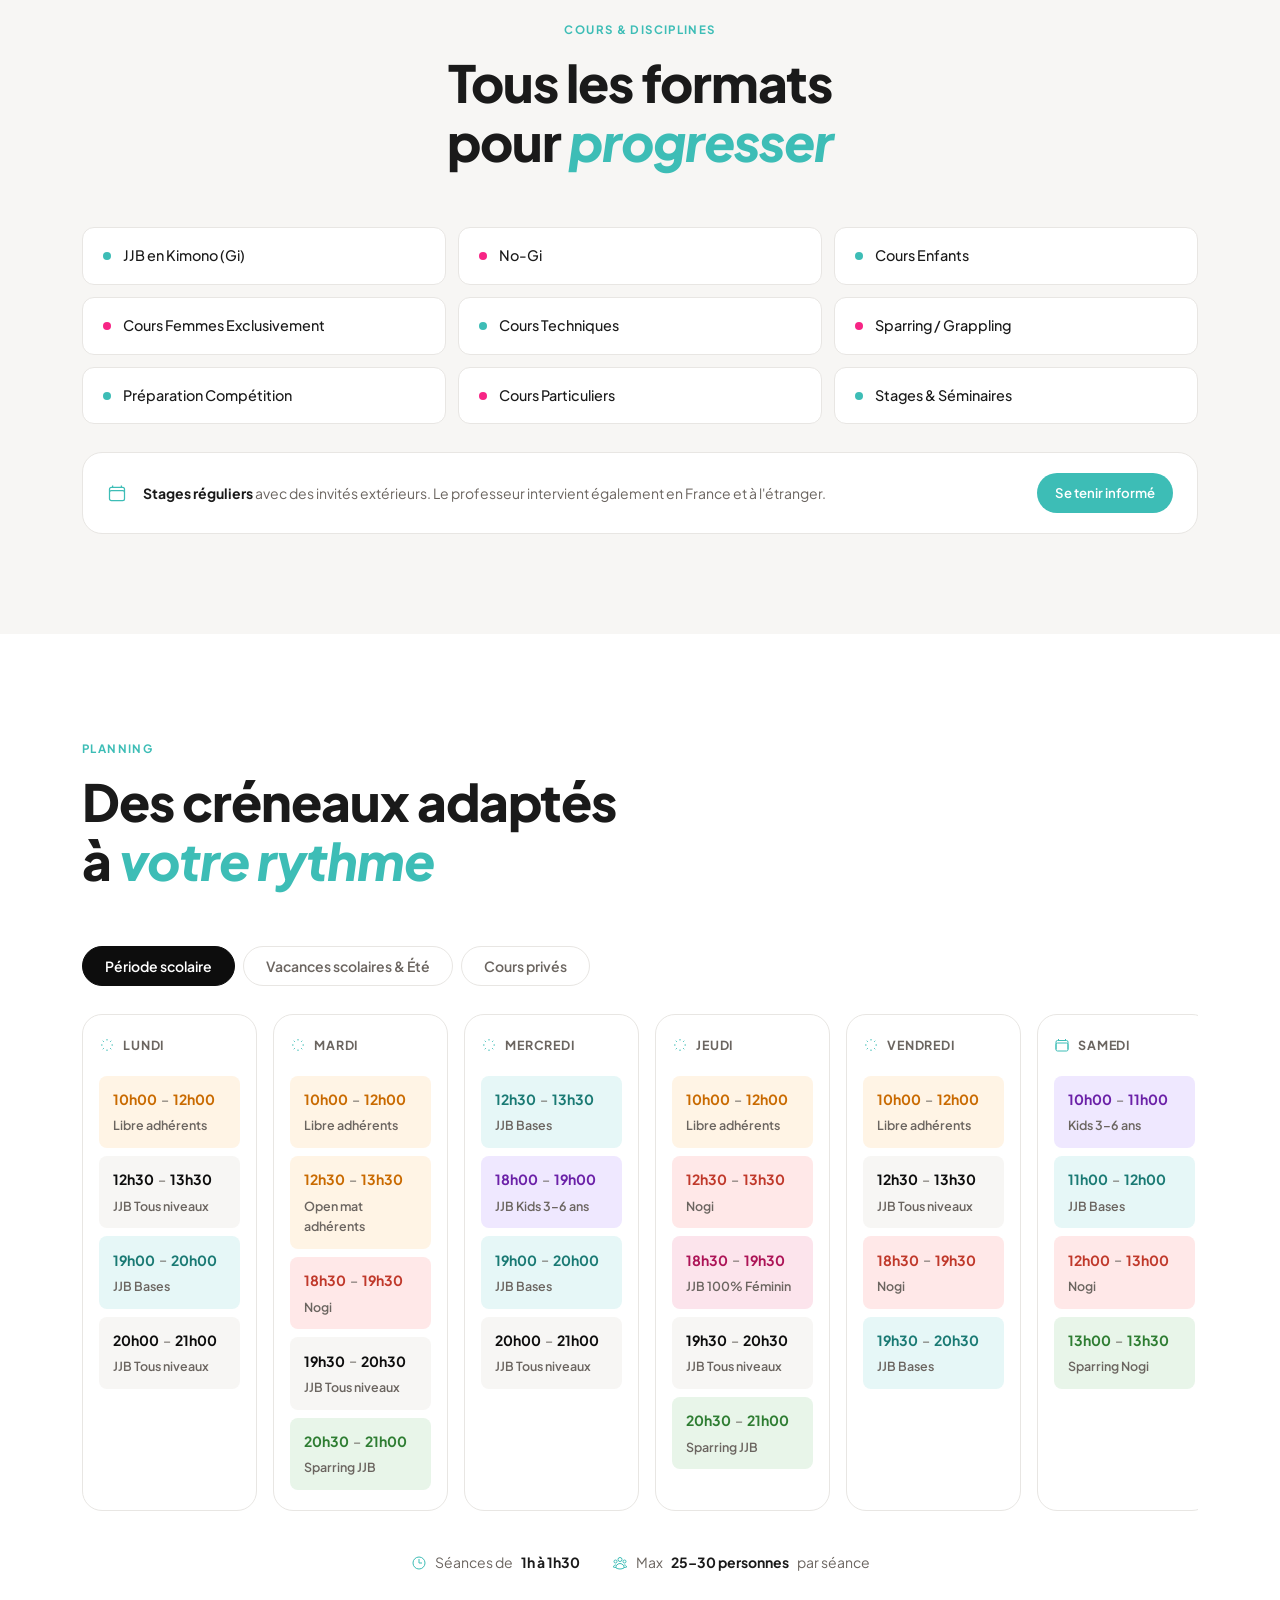
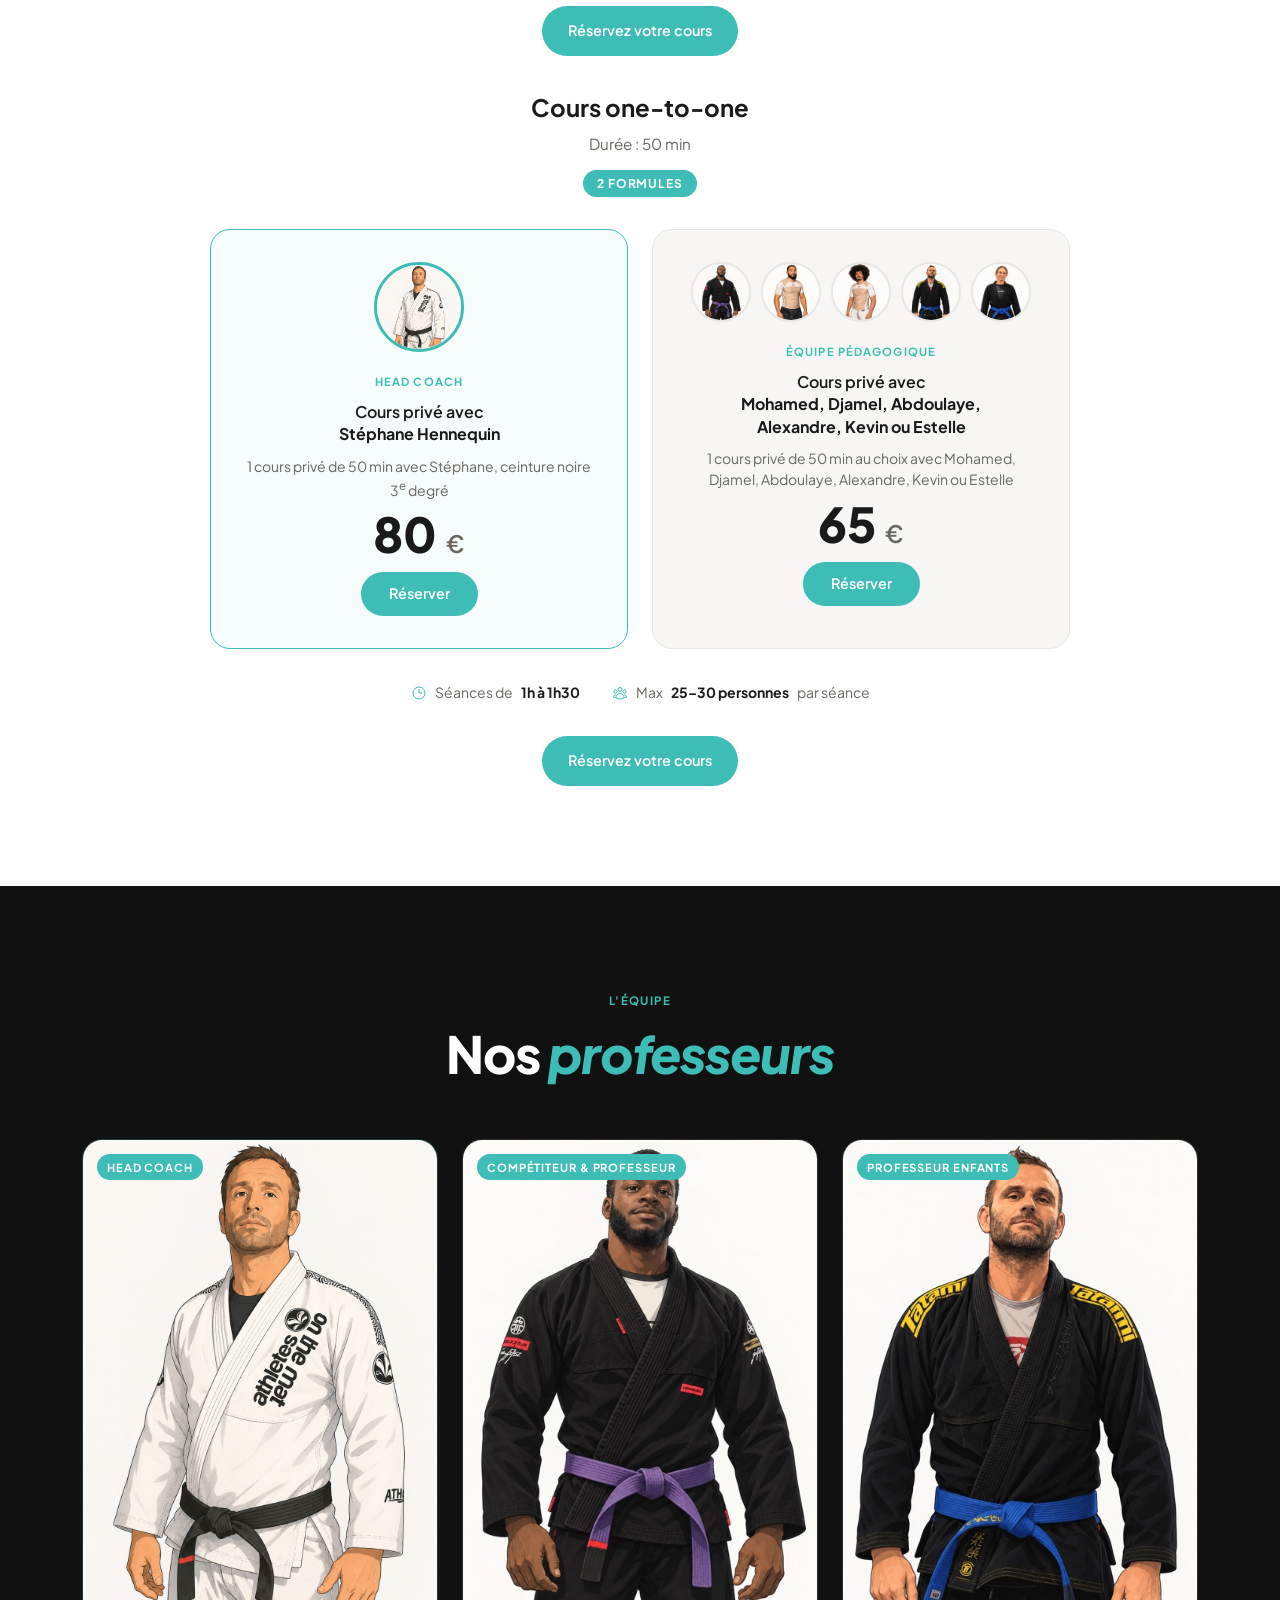
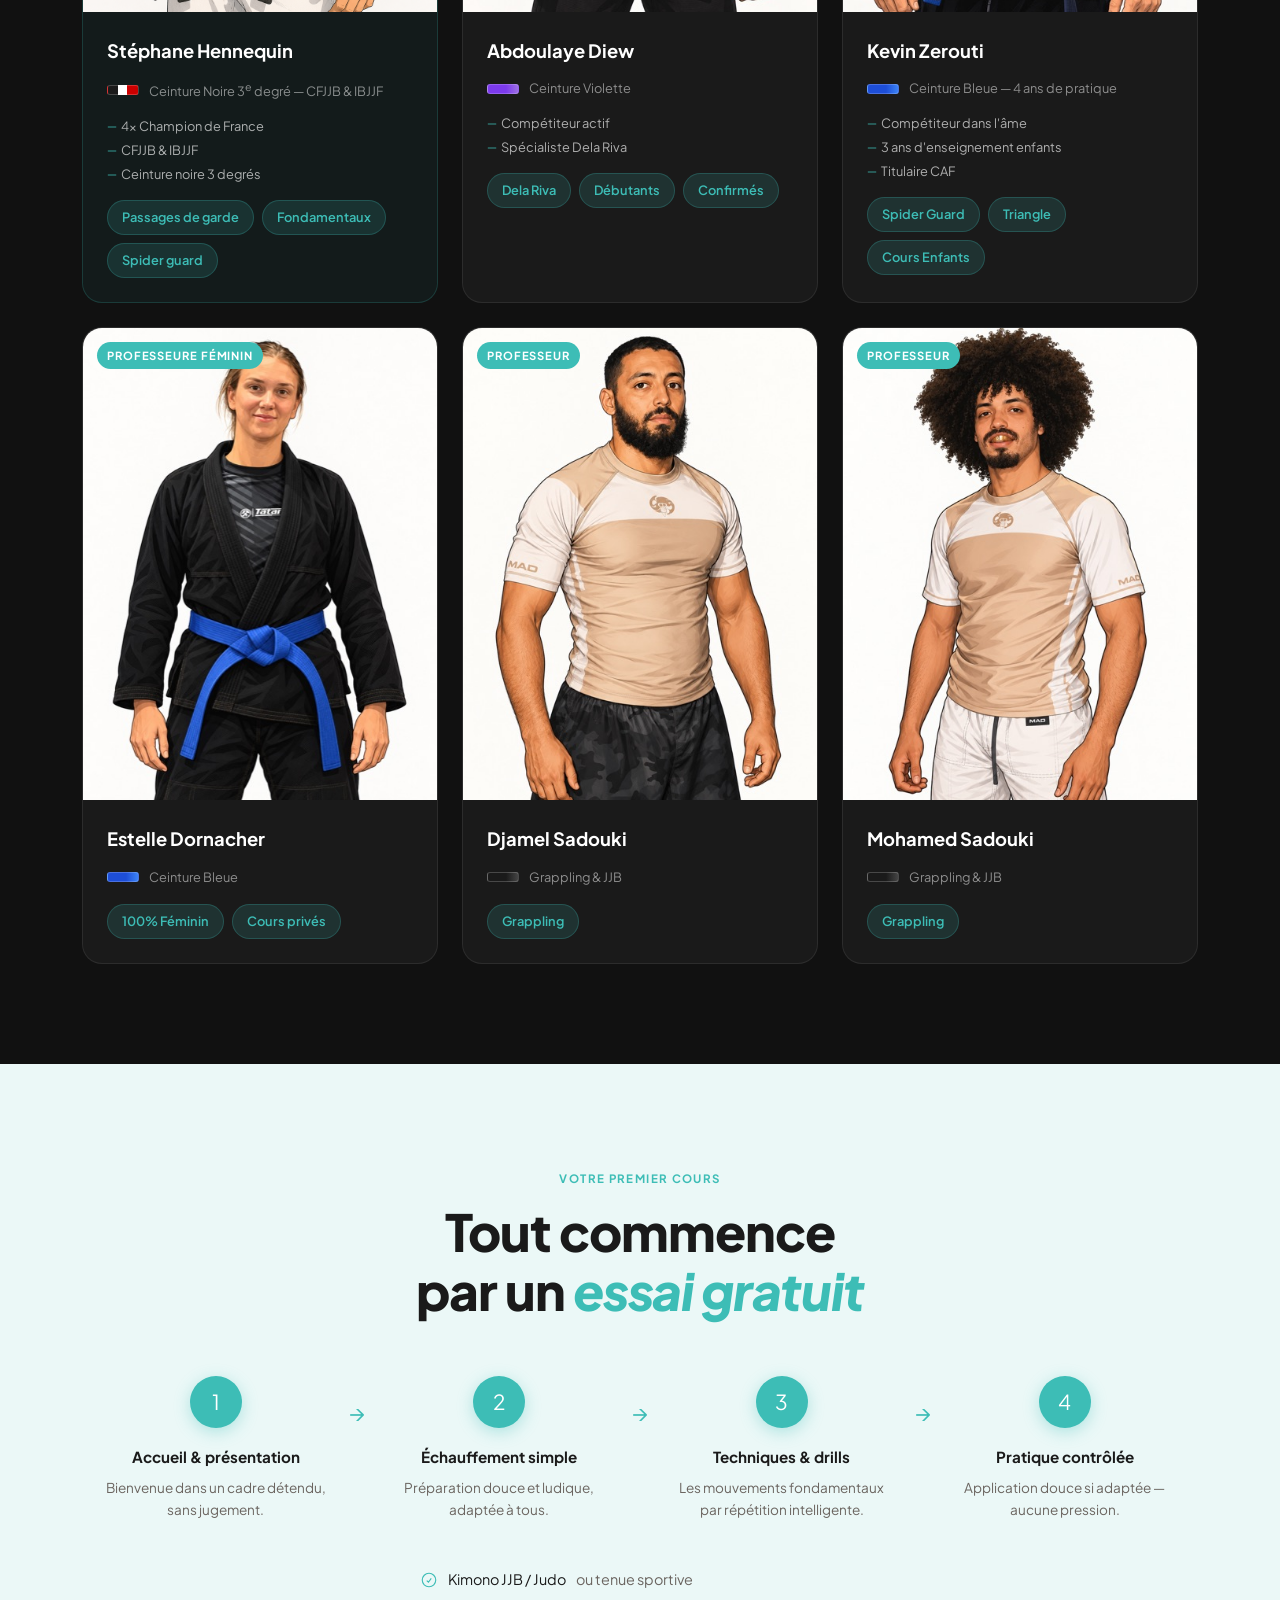
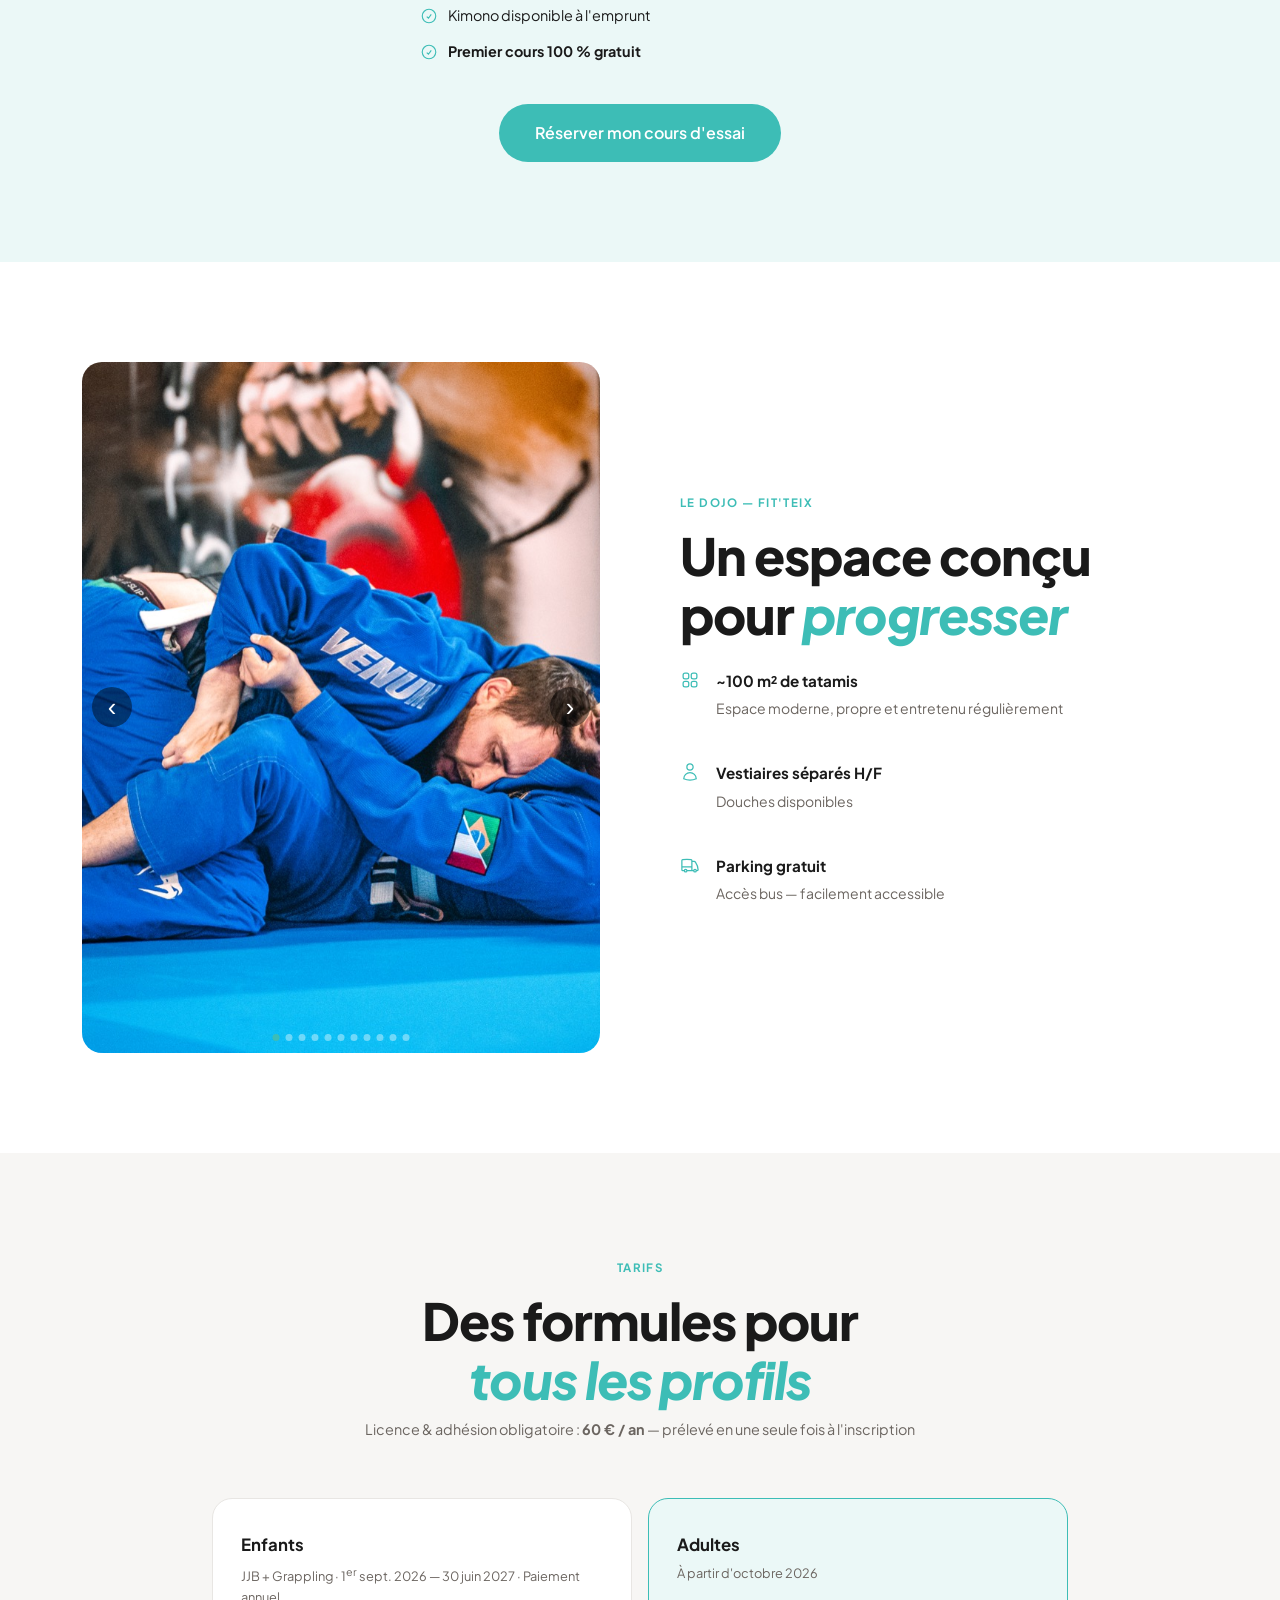
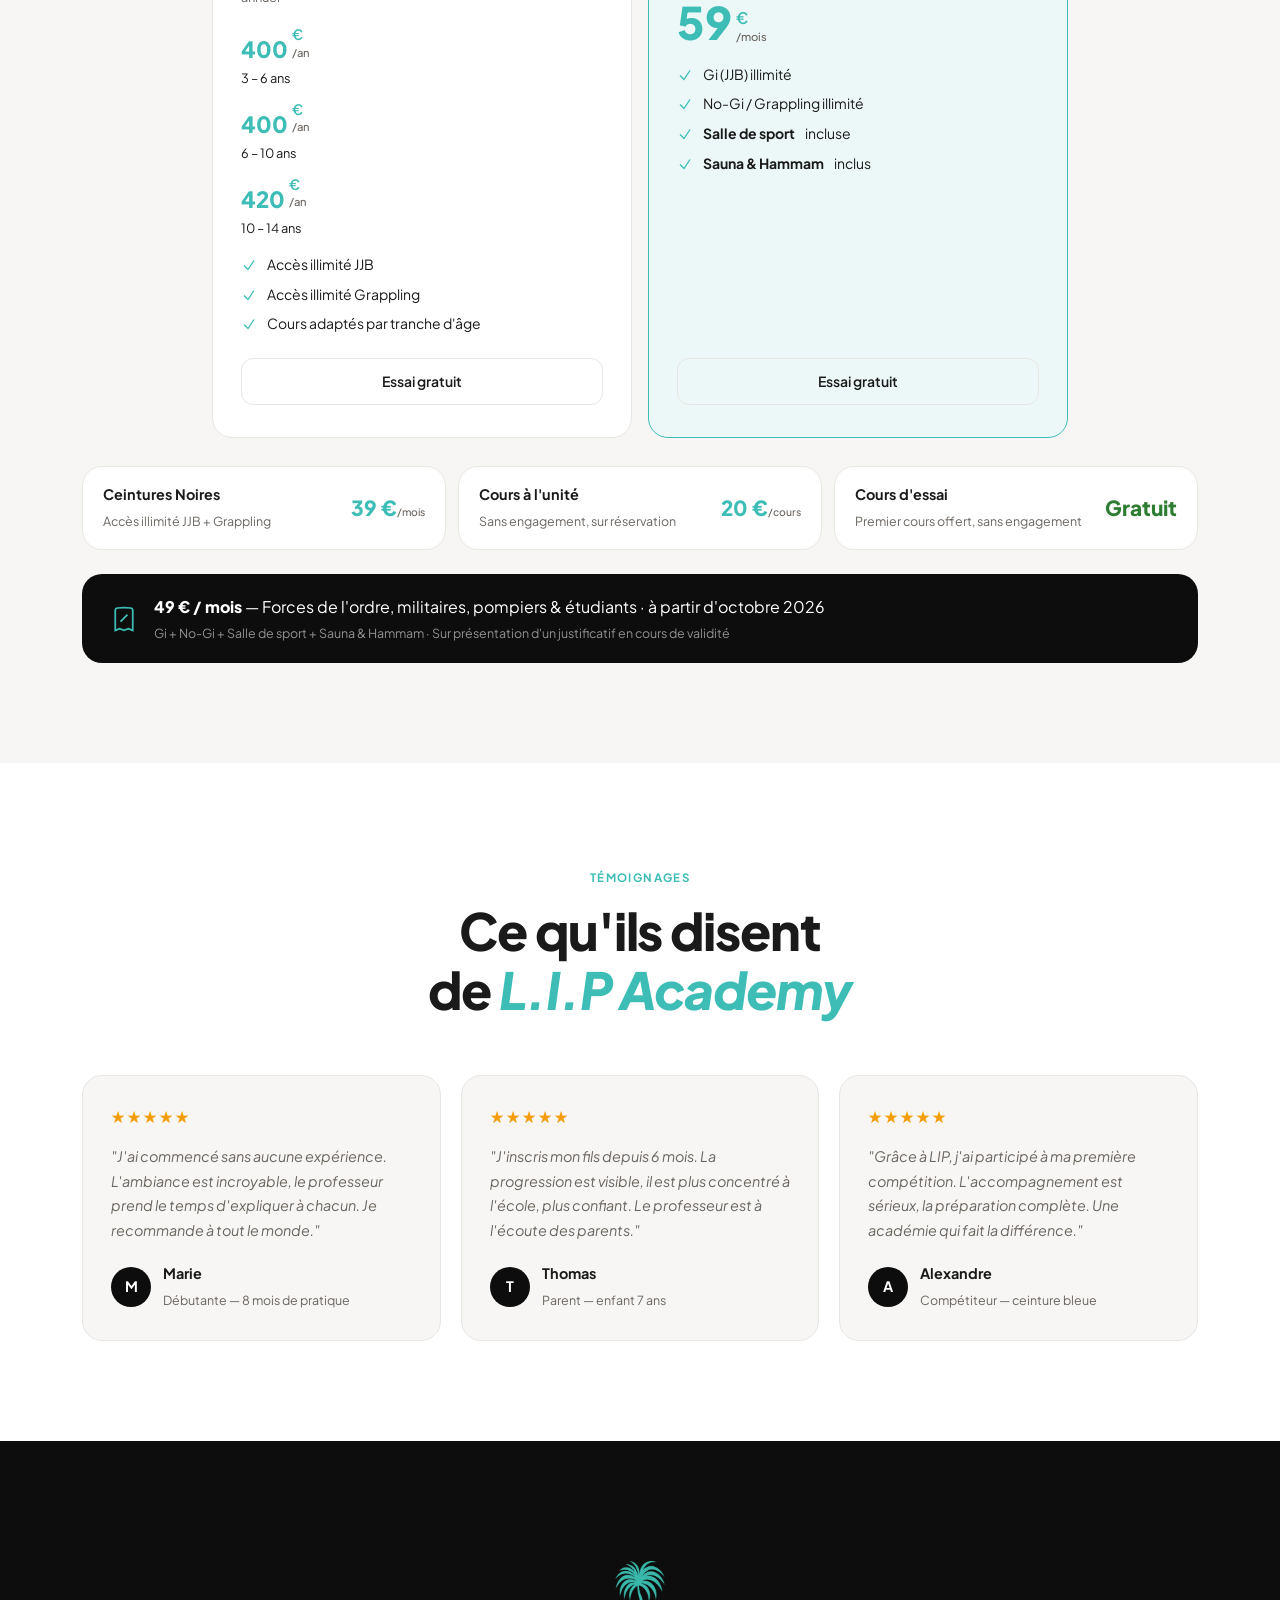
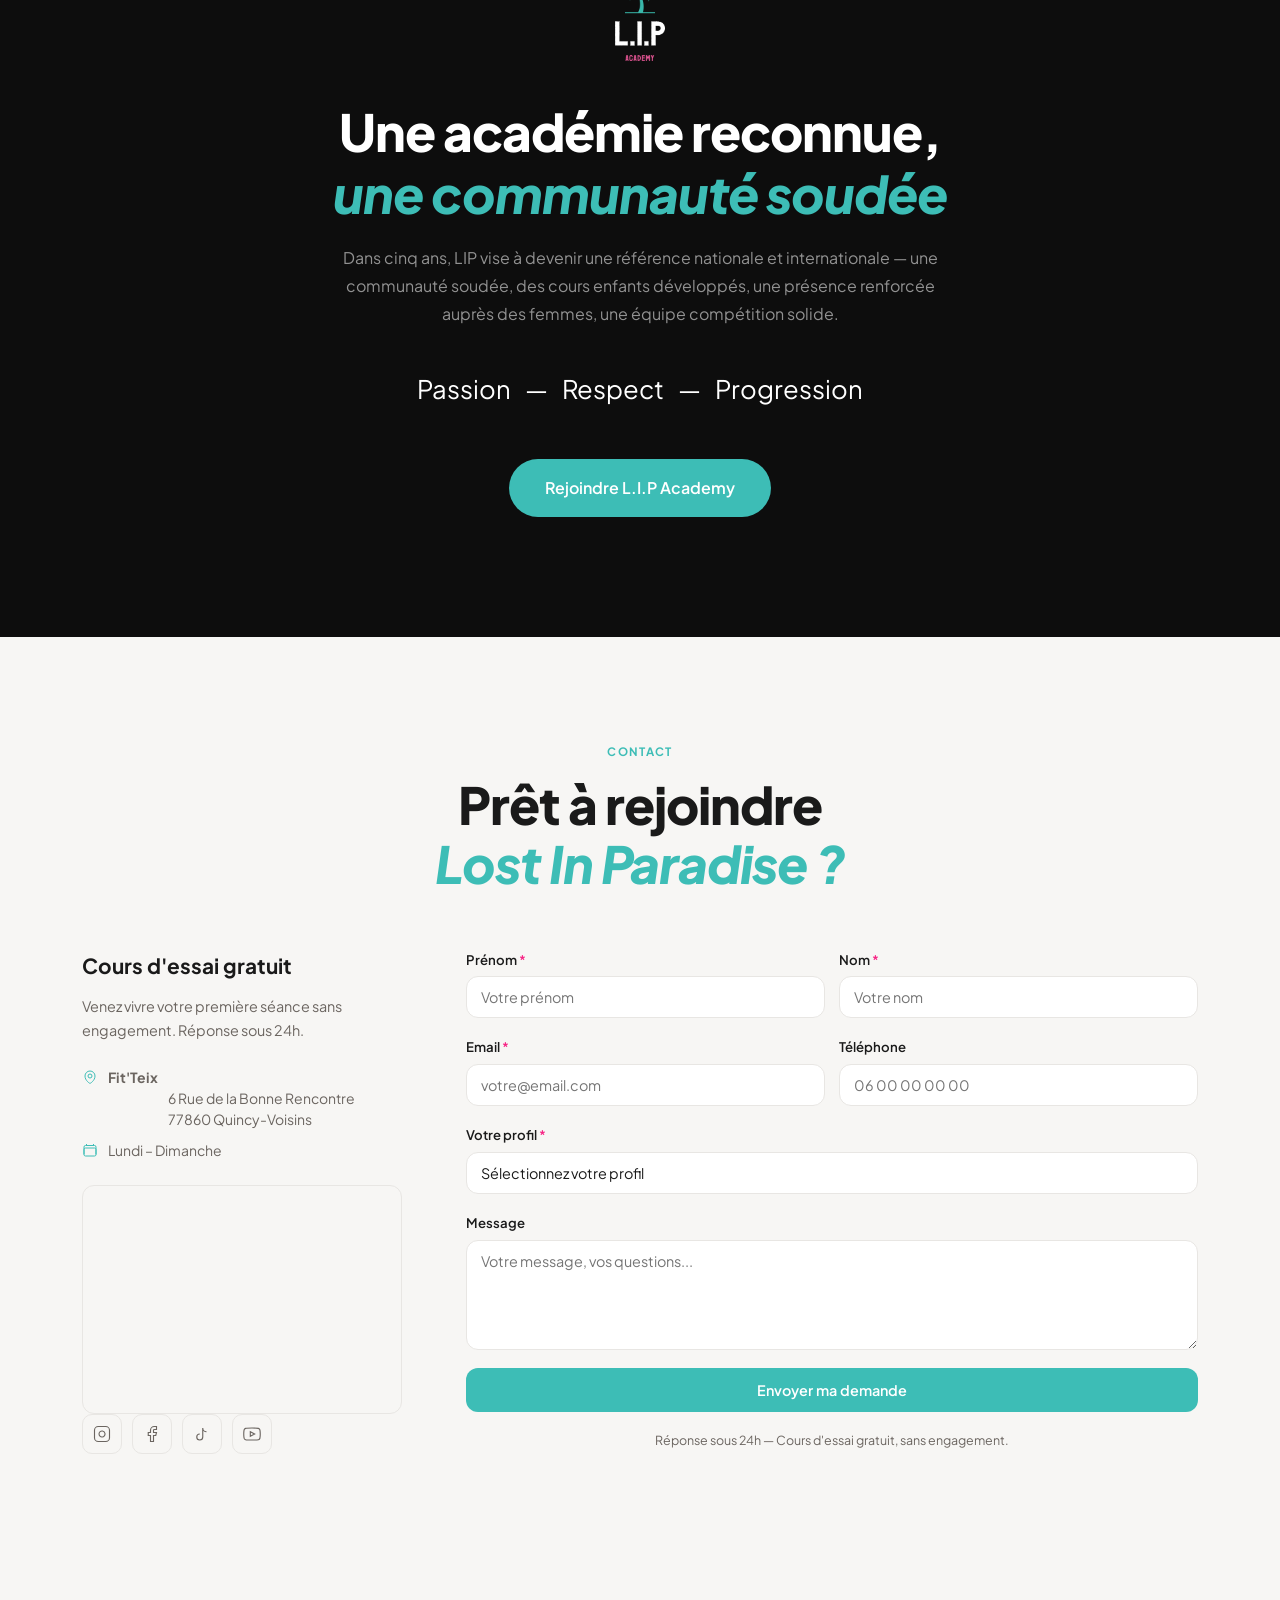
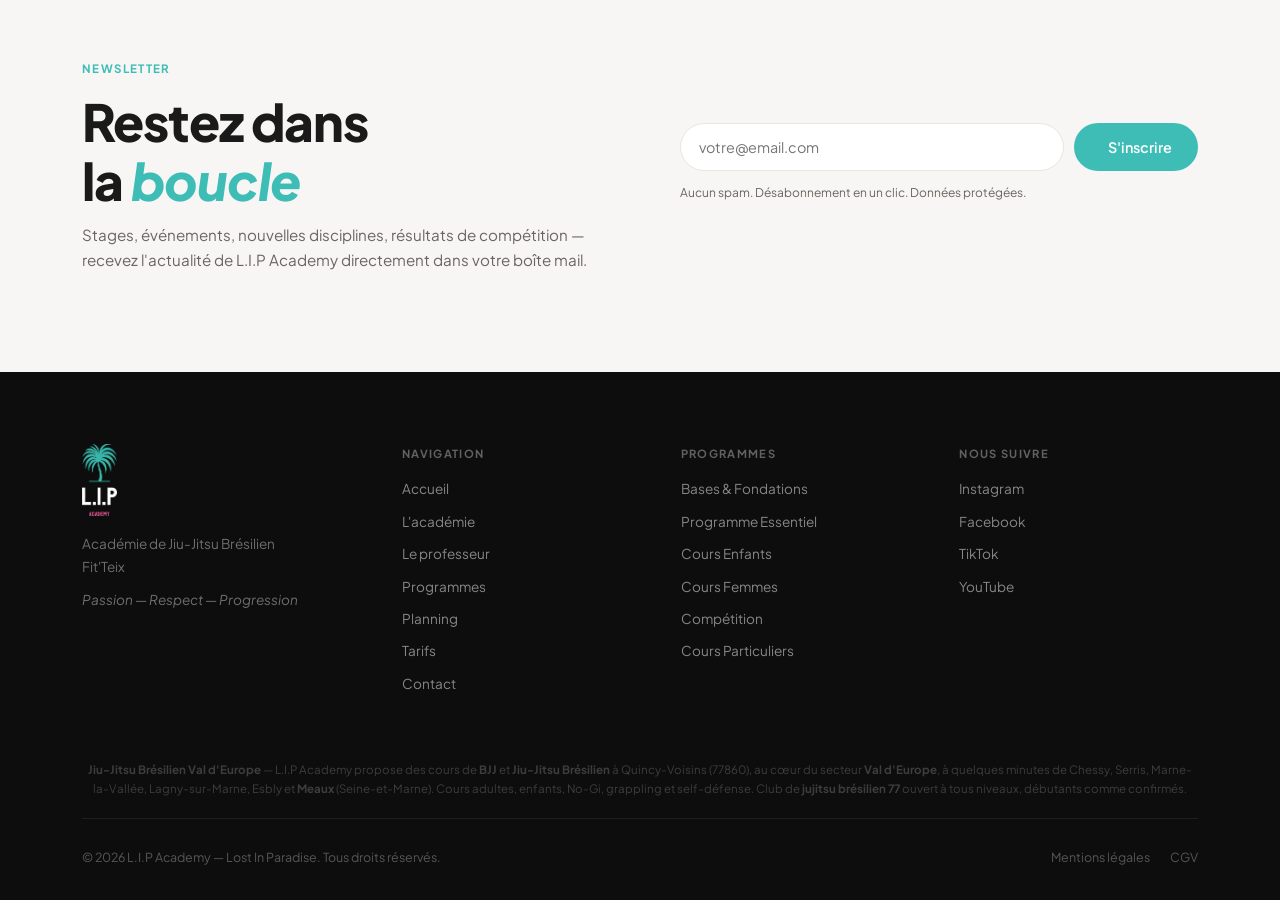
==== commit c57633a2: "Tarifs: suppression 39€ femmes / Planning samedi-dimanche mis à jour Co-Authored-By: Claude Sonnet 4" ====
--- a/index.html
+++ b/index.html
@@ -671,9 +671,17 @@
               <div class="ts-time"><strong>10h00</strong><span>–</span><strong>11h00</strong></div>
               <em>Kids 3–6 ans</em>
             </div>
+            <div class="time-slot tag-bases">
+              <div class="ts-time"><strong>11h00</strong><span>–</span><strong>12h00</strong></div>
+              <em>JJB Bases</em>
+            </div>
             <div class="time-slot tag-nogi">
-              <div class="ts-time"><strong>11h00</strong><span>–</span><strong>12h30</strong></div>
+              <div class="ts-time"><strong>12h00</strong><span>–</span><strong>13h00</strong></div>
               <em>Nogi</em>
+            </div>
+            <div class="time-slot tag-sparring">
+              <div class="ts-time"><strong>13h00</strong><span>–</span><strong>13h30</strong></div>
+              <em>Sparring Nogi</em>
             </div>
           </div>
         </div>
@@ -684,8 +692,12 @@
             Dimanche
           </h4>
           <div class="time-slots">
+            <div class="time-slot tag-bases">
+              <div class="ts-time"><strong>10h00</strong><span>–</span><strong>11h00</strong></div>
+              <em>JJB Bases</em>
+            </div>
             <div class="time-slot">
-              <div class="ts-time"><strong>10h00</strong><span>–</span><strong>11h30</strong></div>
+              <div class="ts-time"><strong>11h00</strong><span>–</span><strong>12h00</strong></div>
               <em>JJB Tous niveaux</em>
             </div>
           </div>
@@ -1055,13 +1067,6 @@
       <div class="tarif-secondary">
         <div class="tarif-mini">
           <div>
-            <strong>Femmes</strong>
-            <span>JJB + Grappling — cours femmes uniquement</span>
-          </div>
-          <div class="tarif-mini-val">39 €<small>/mois</small></div>
-        </div>
-        <div class="tarif-mini">
-          <div>
             <strong>Ceintures Noires</strong>
             <span>Accès illimité JJB + Grappling</span>
           </div>
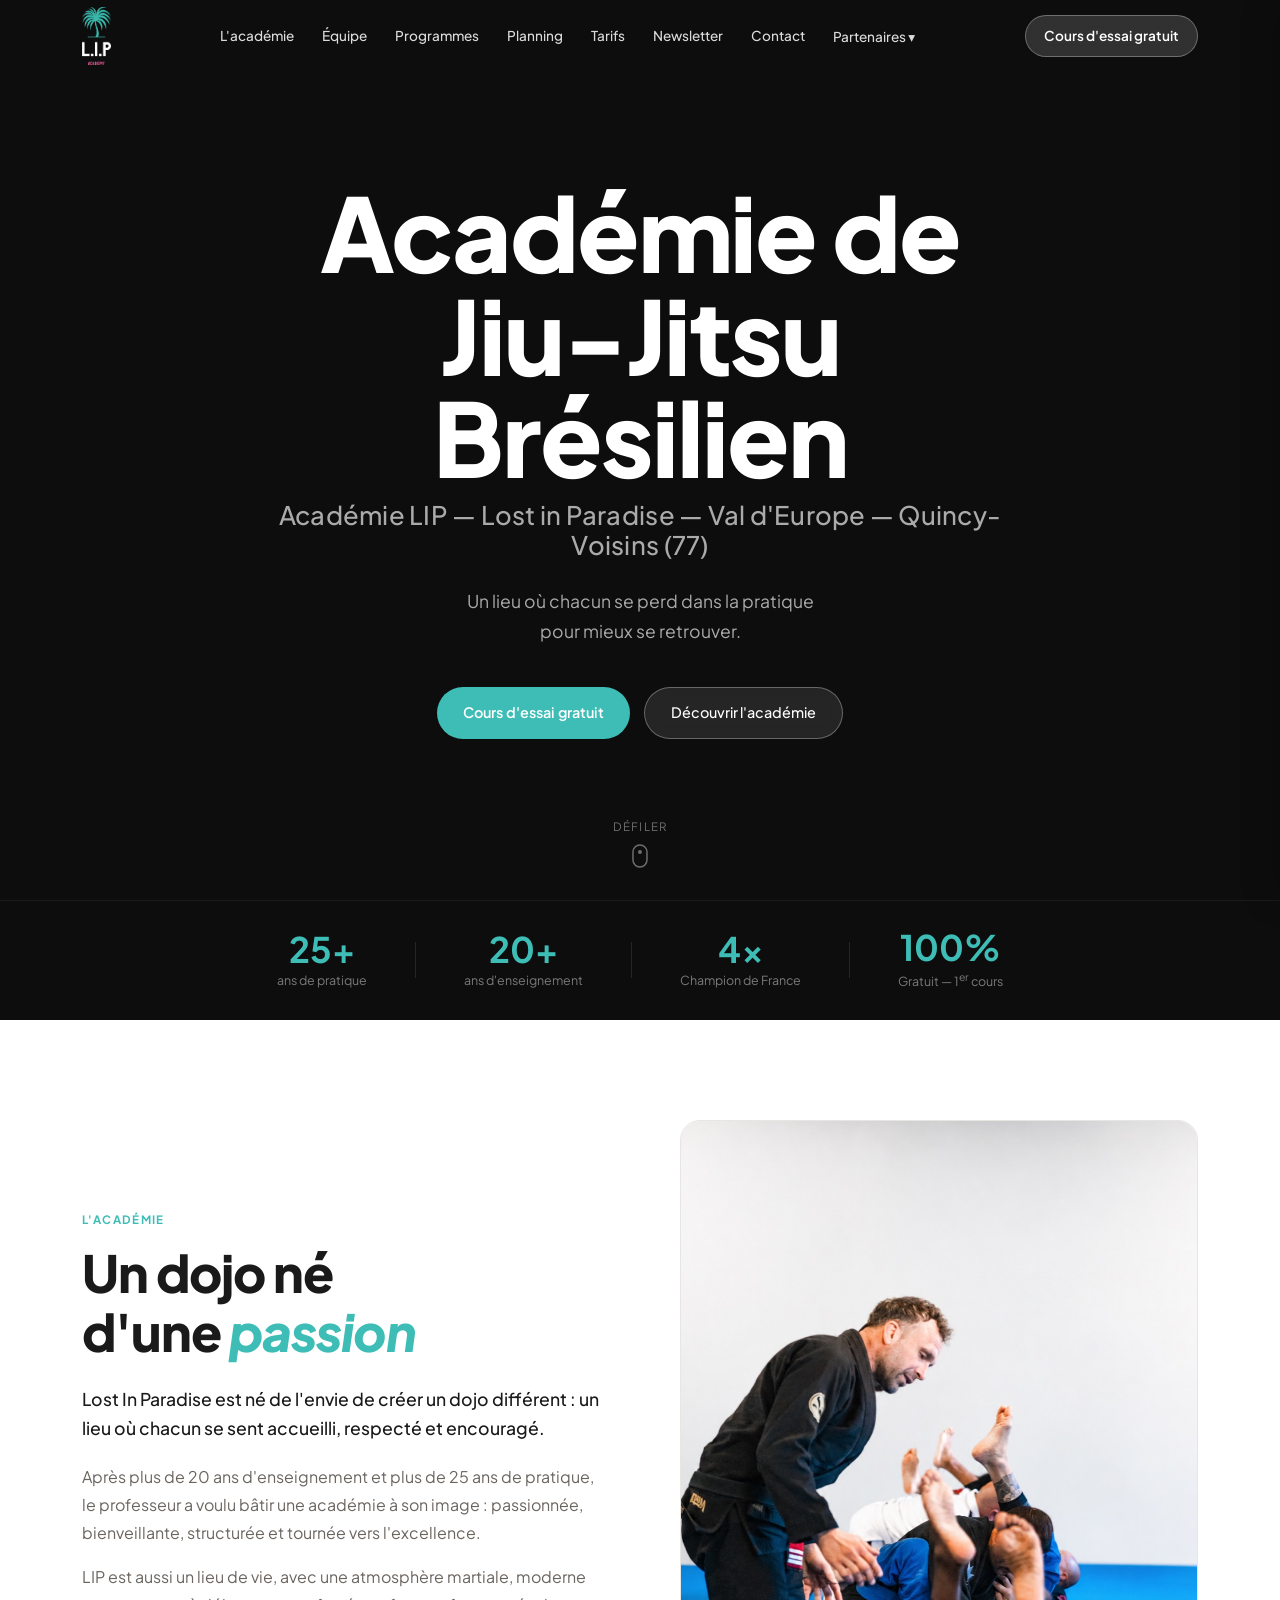
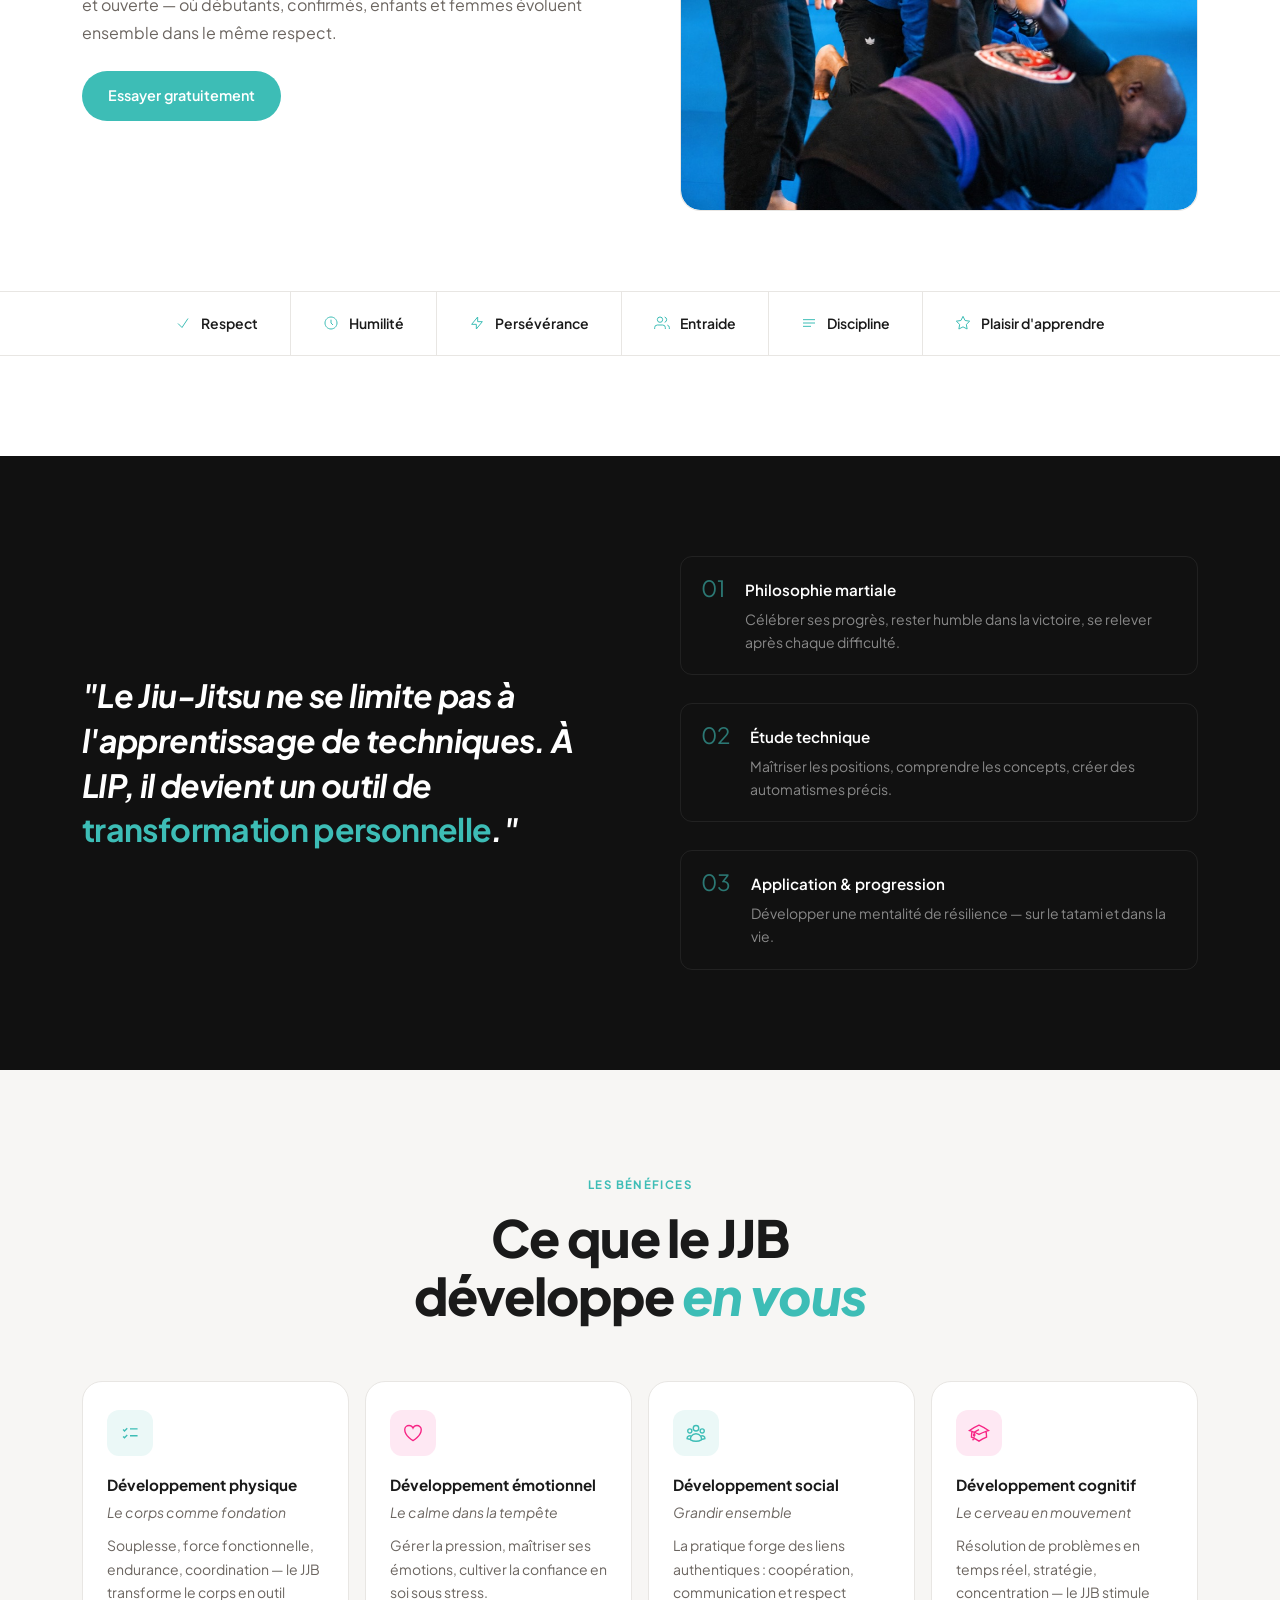
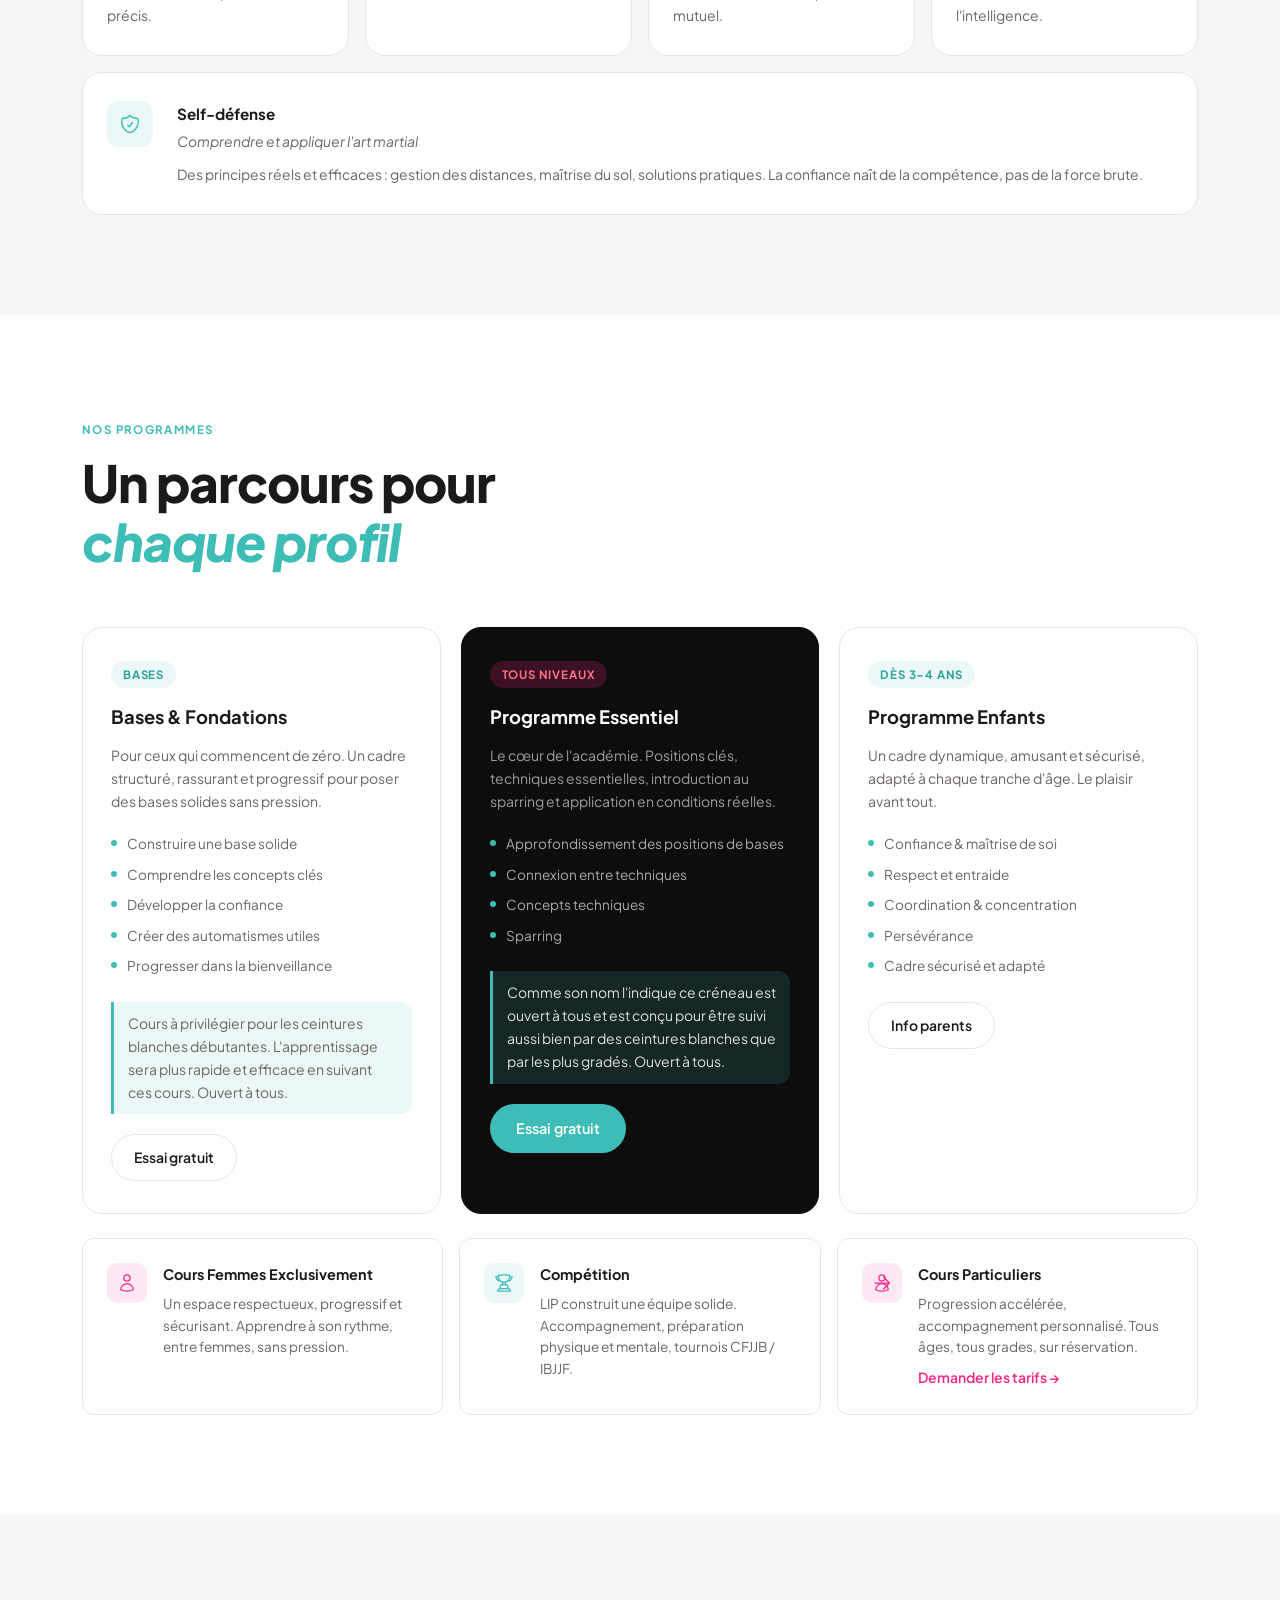
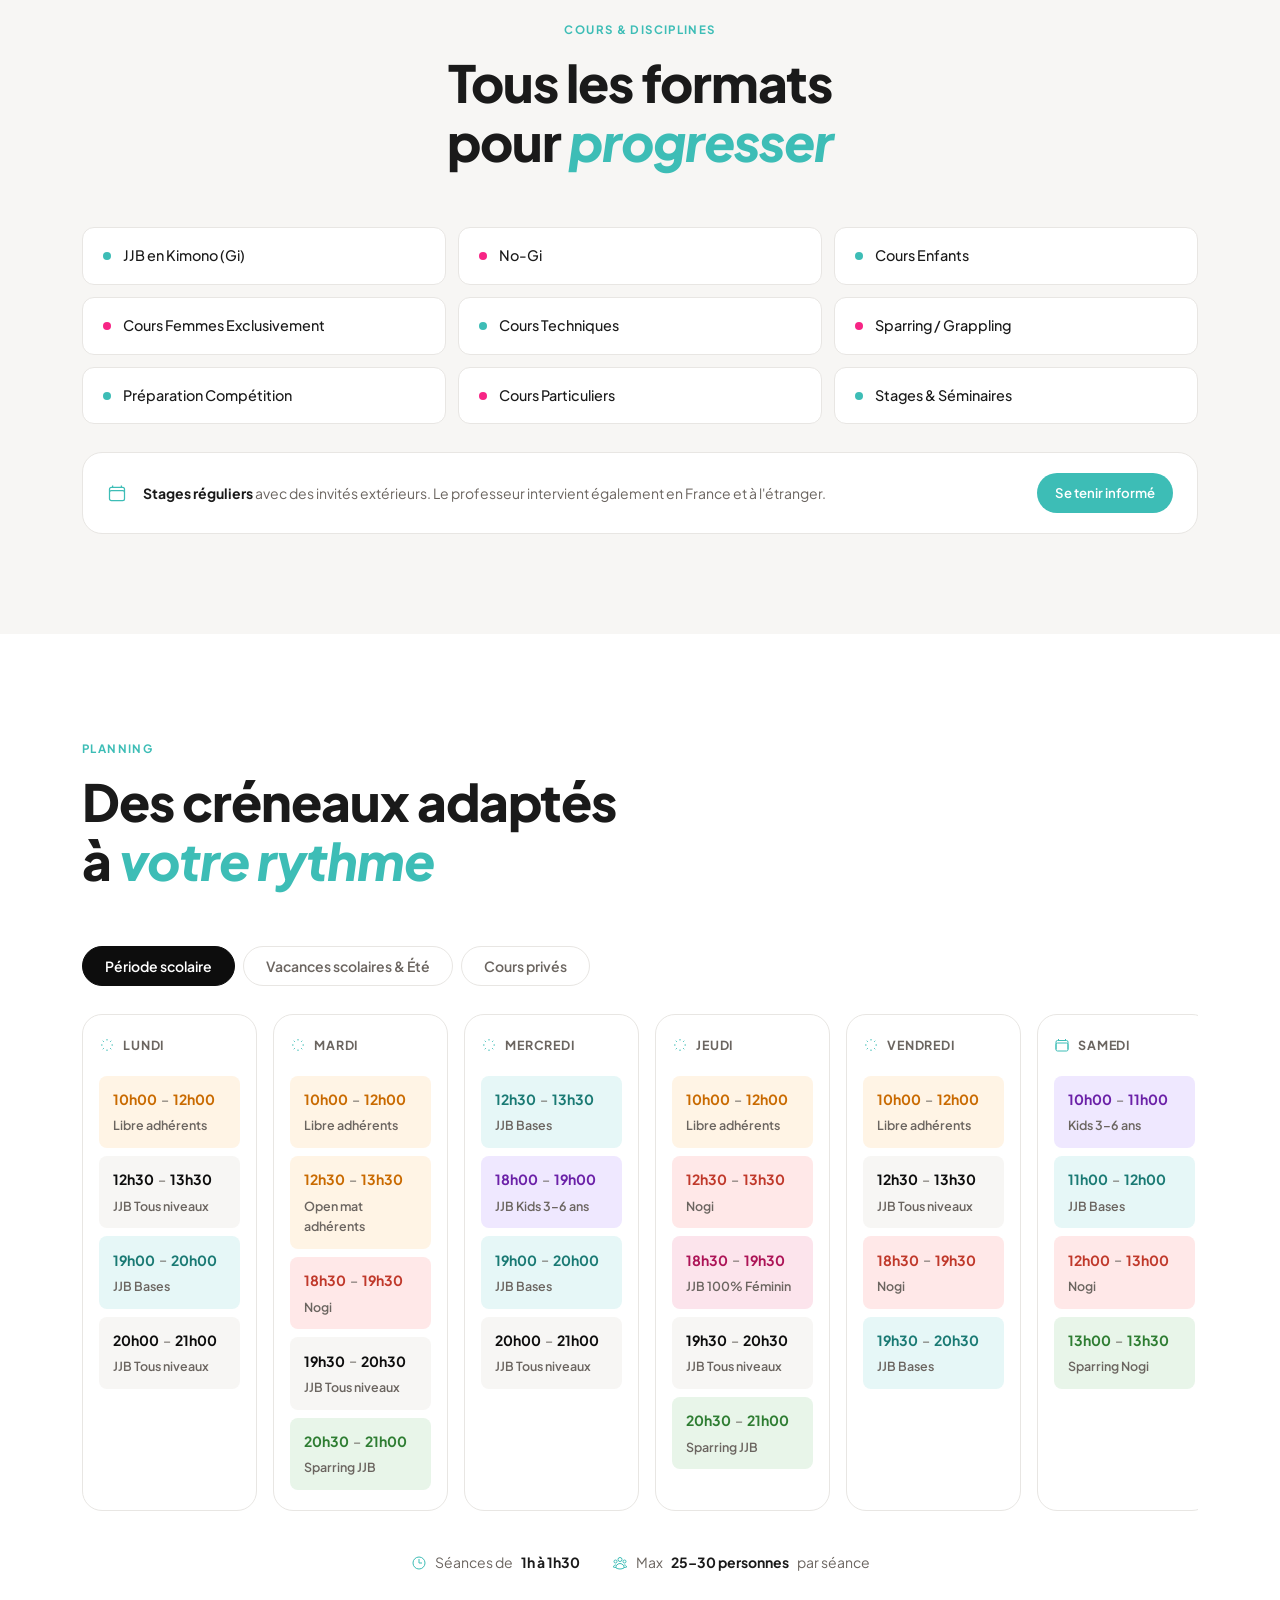
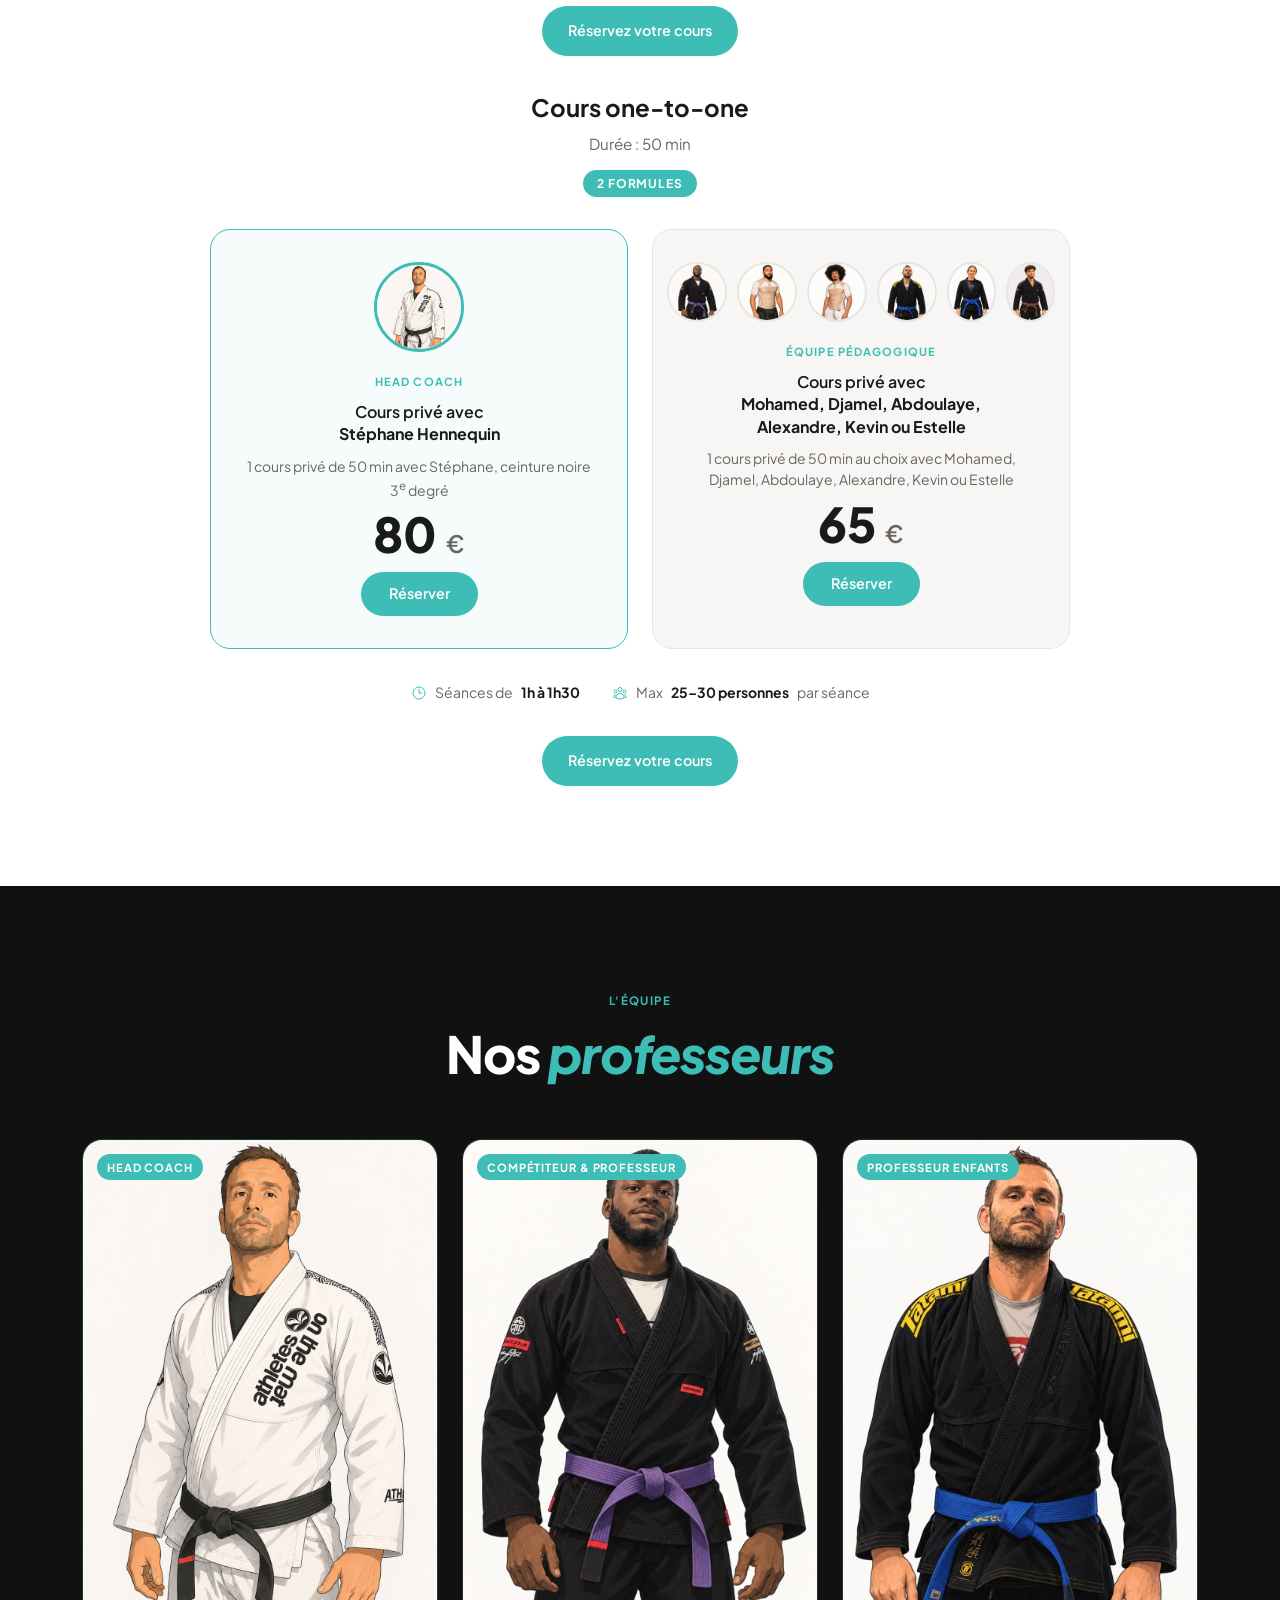
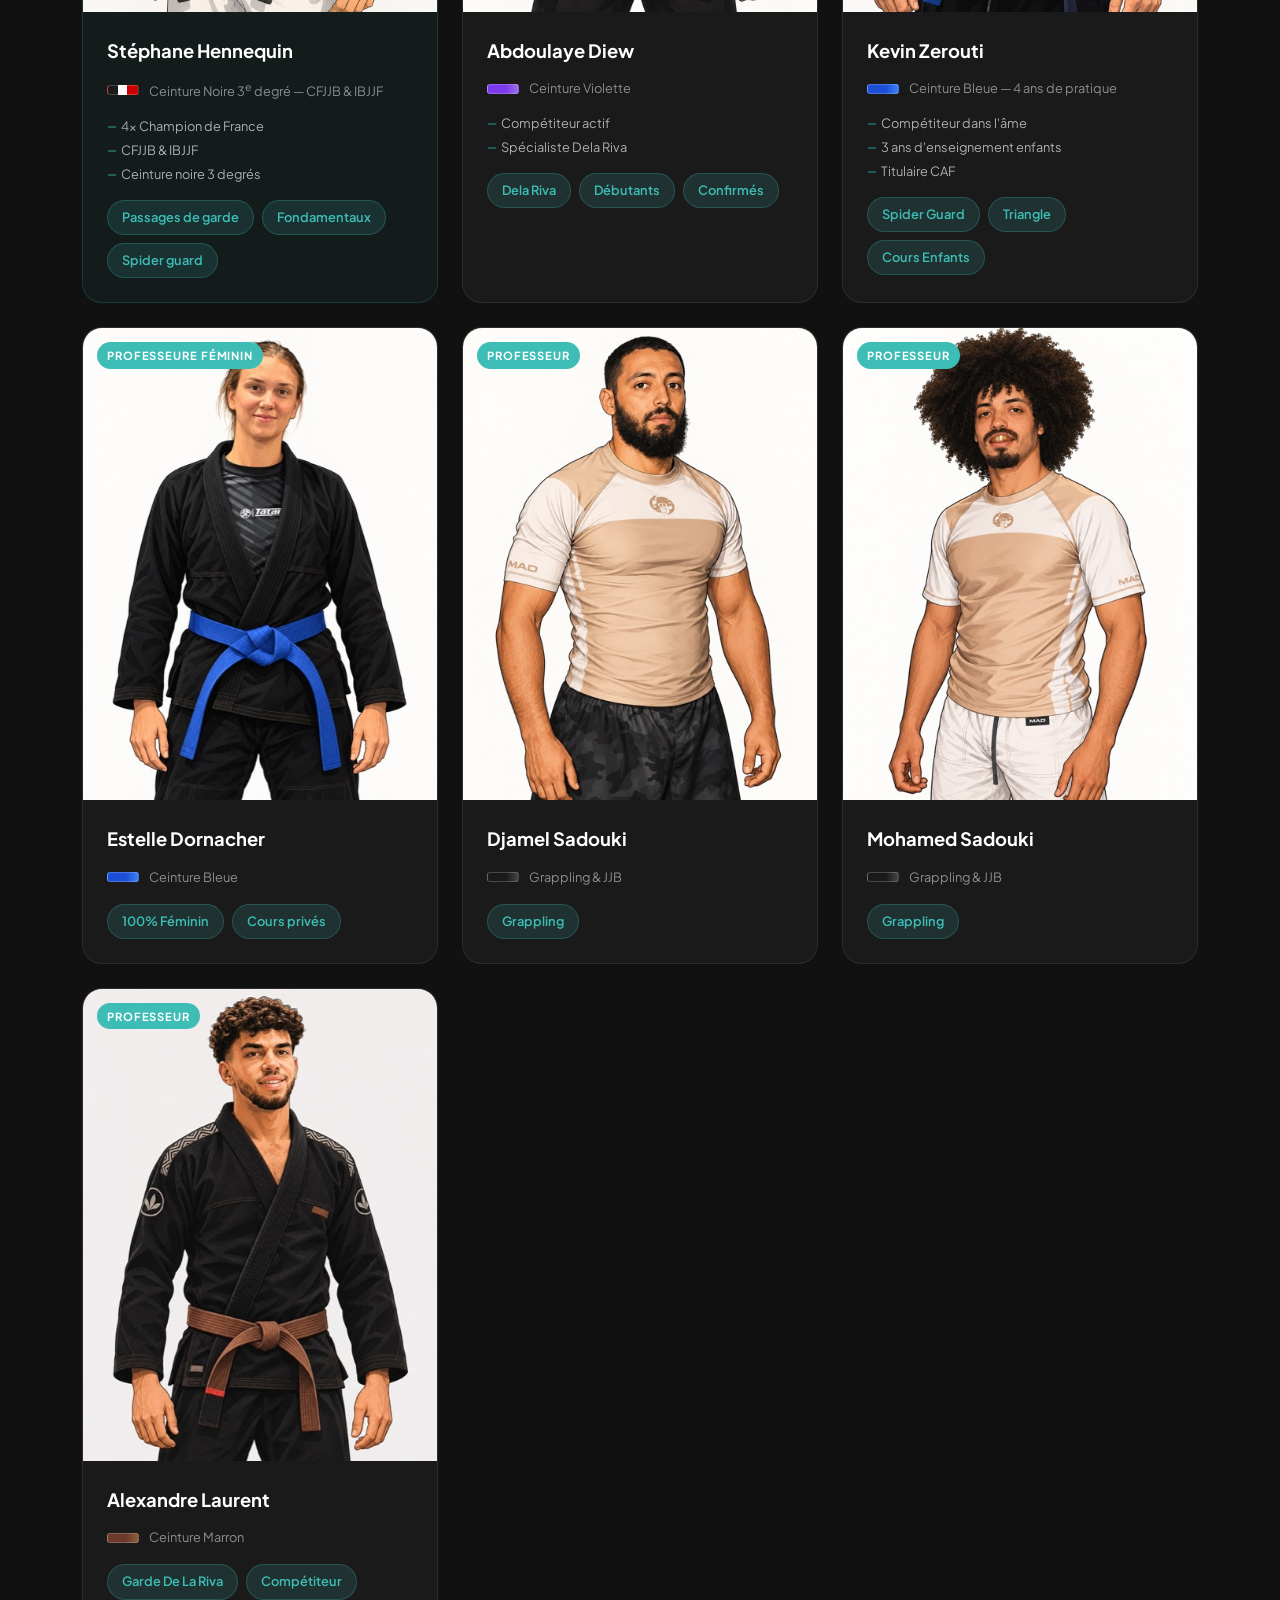
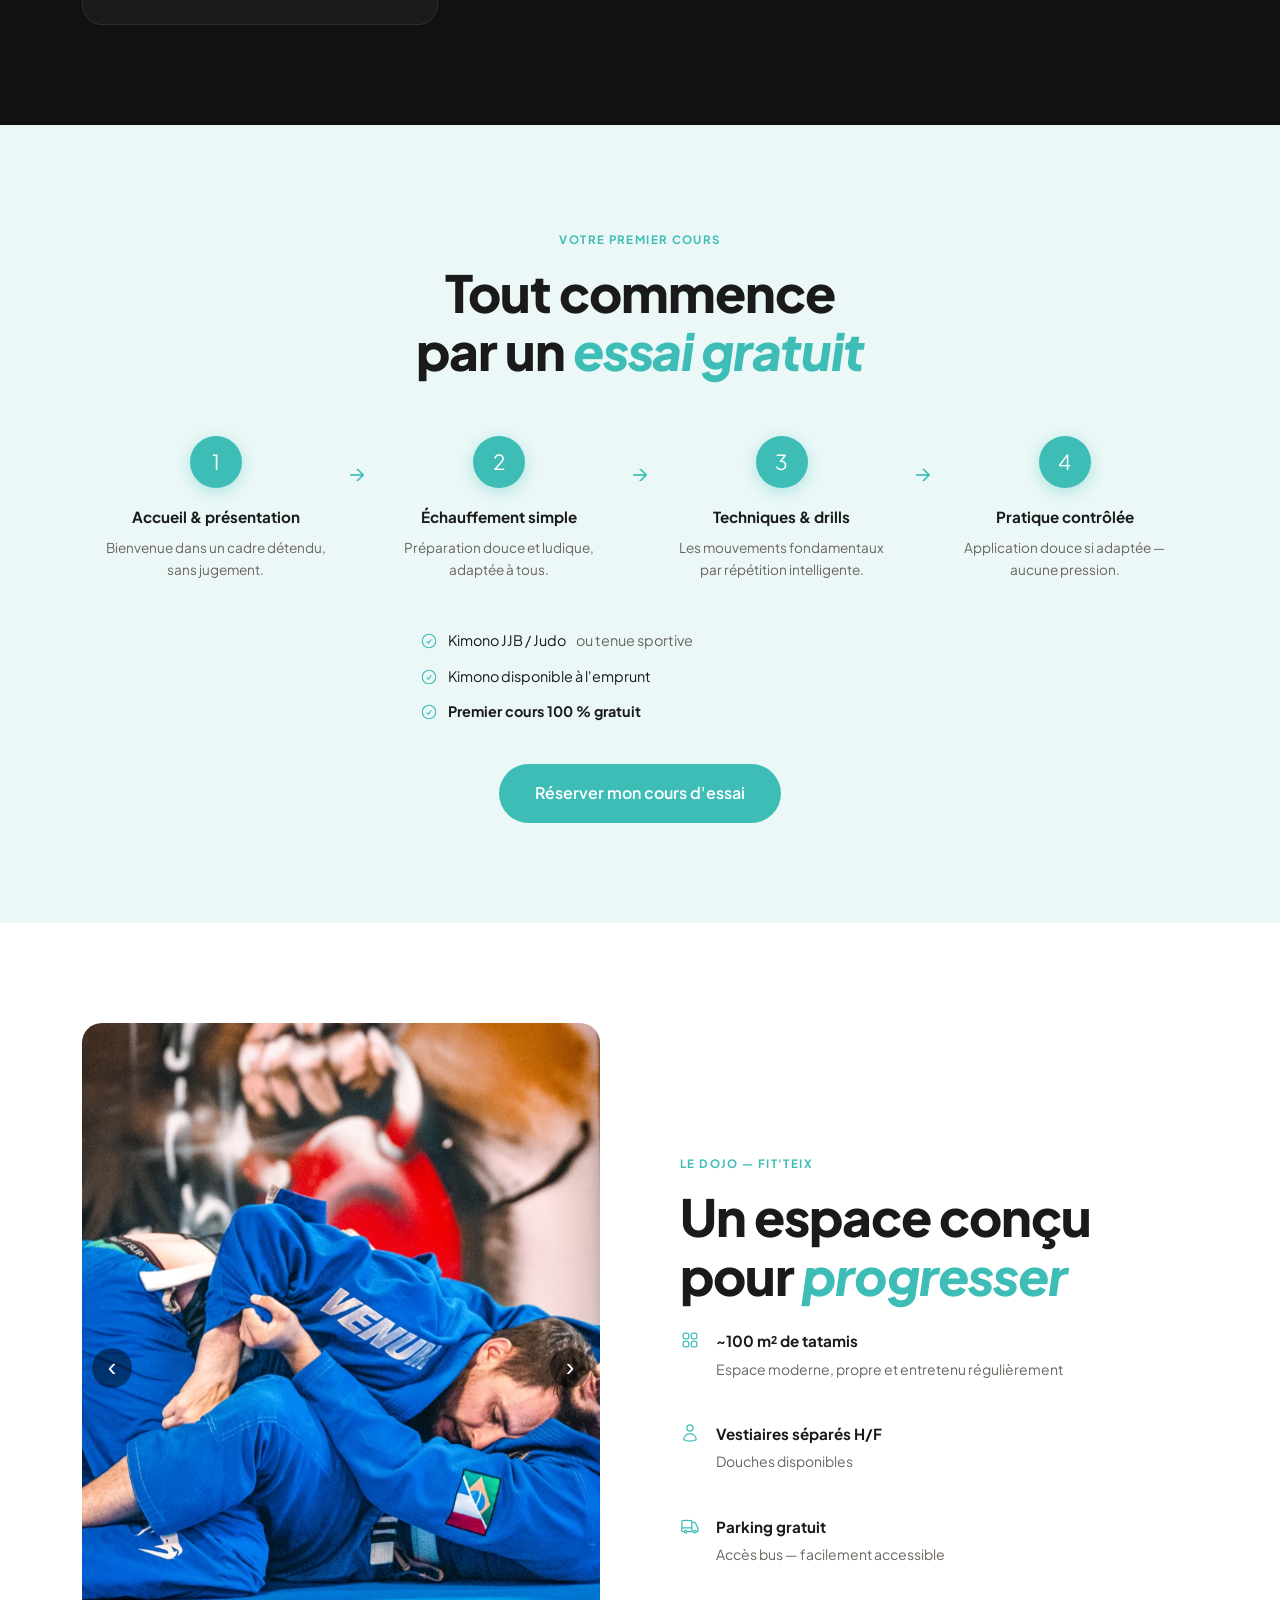
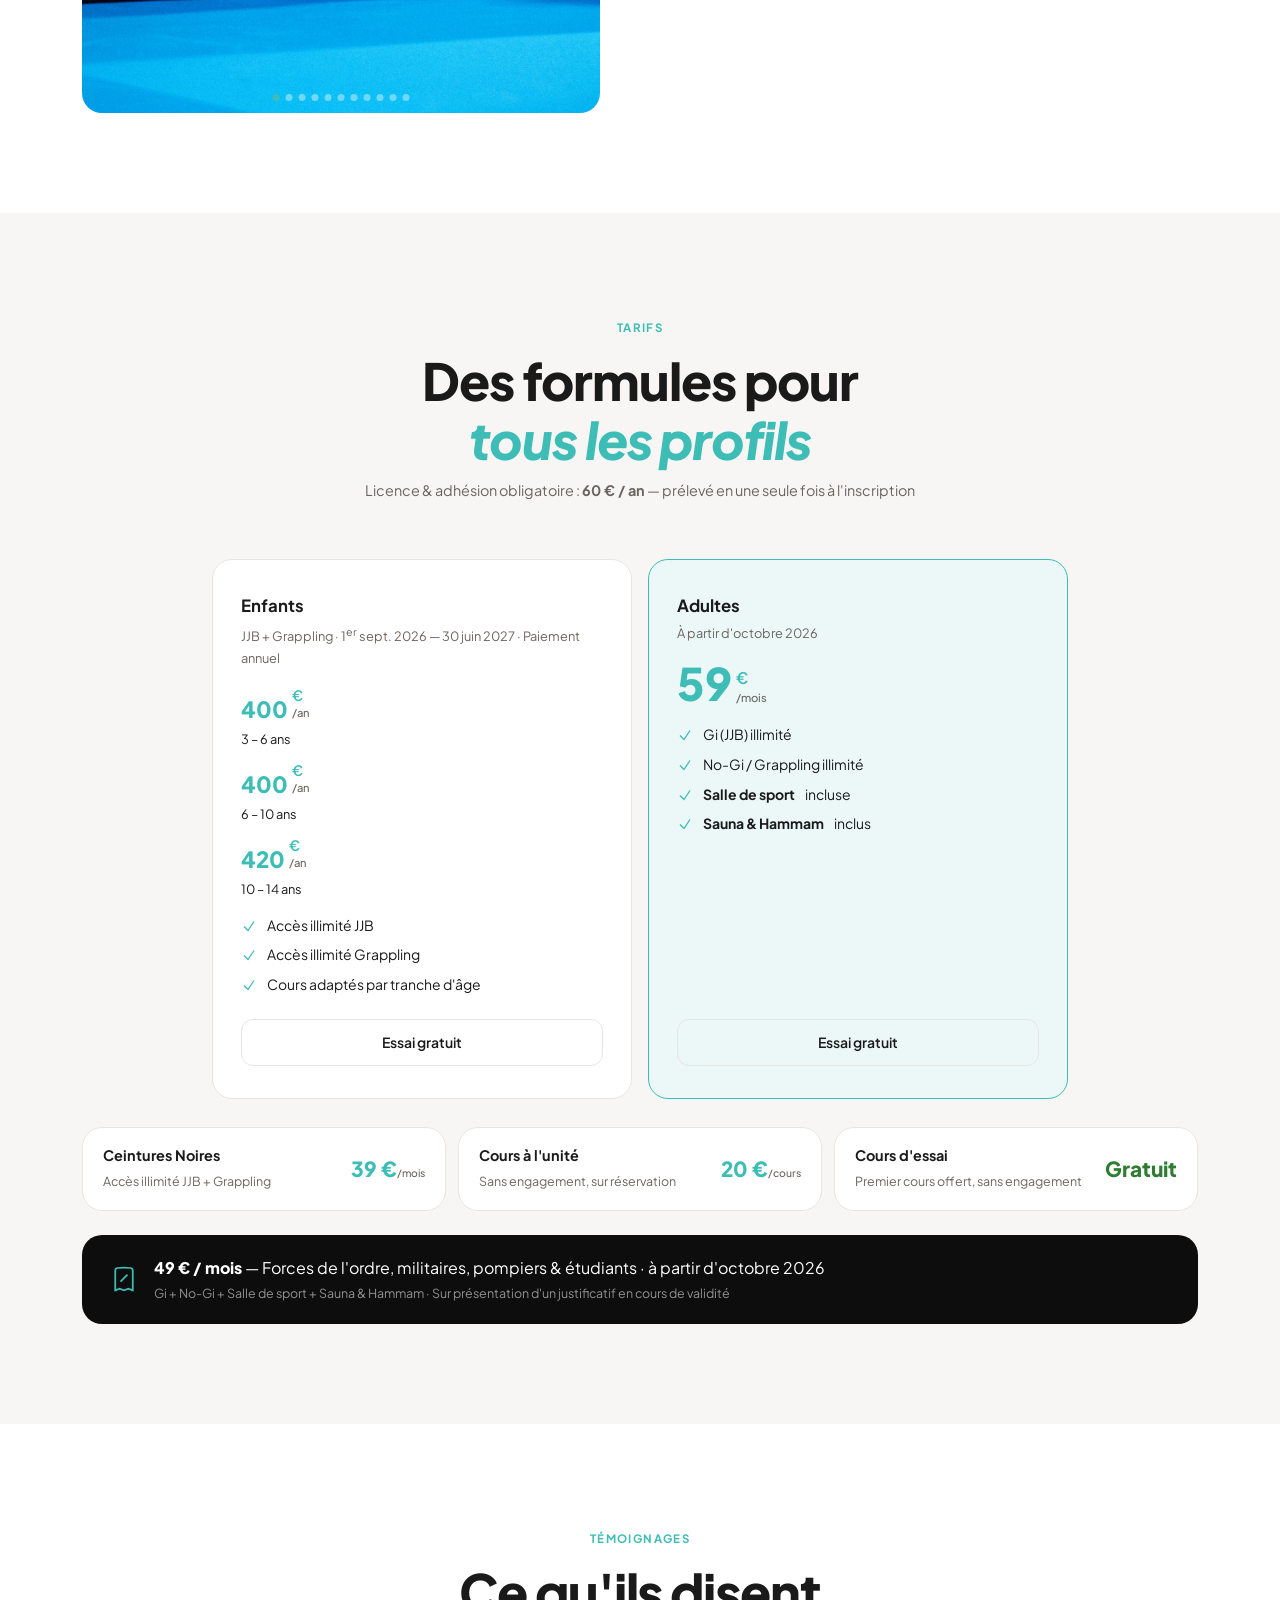
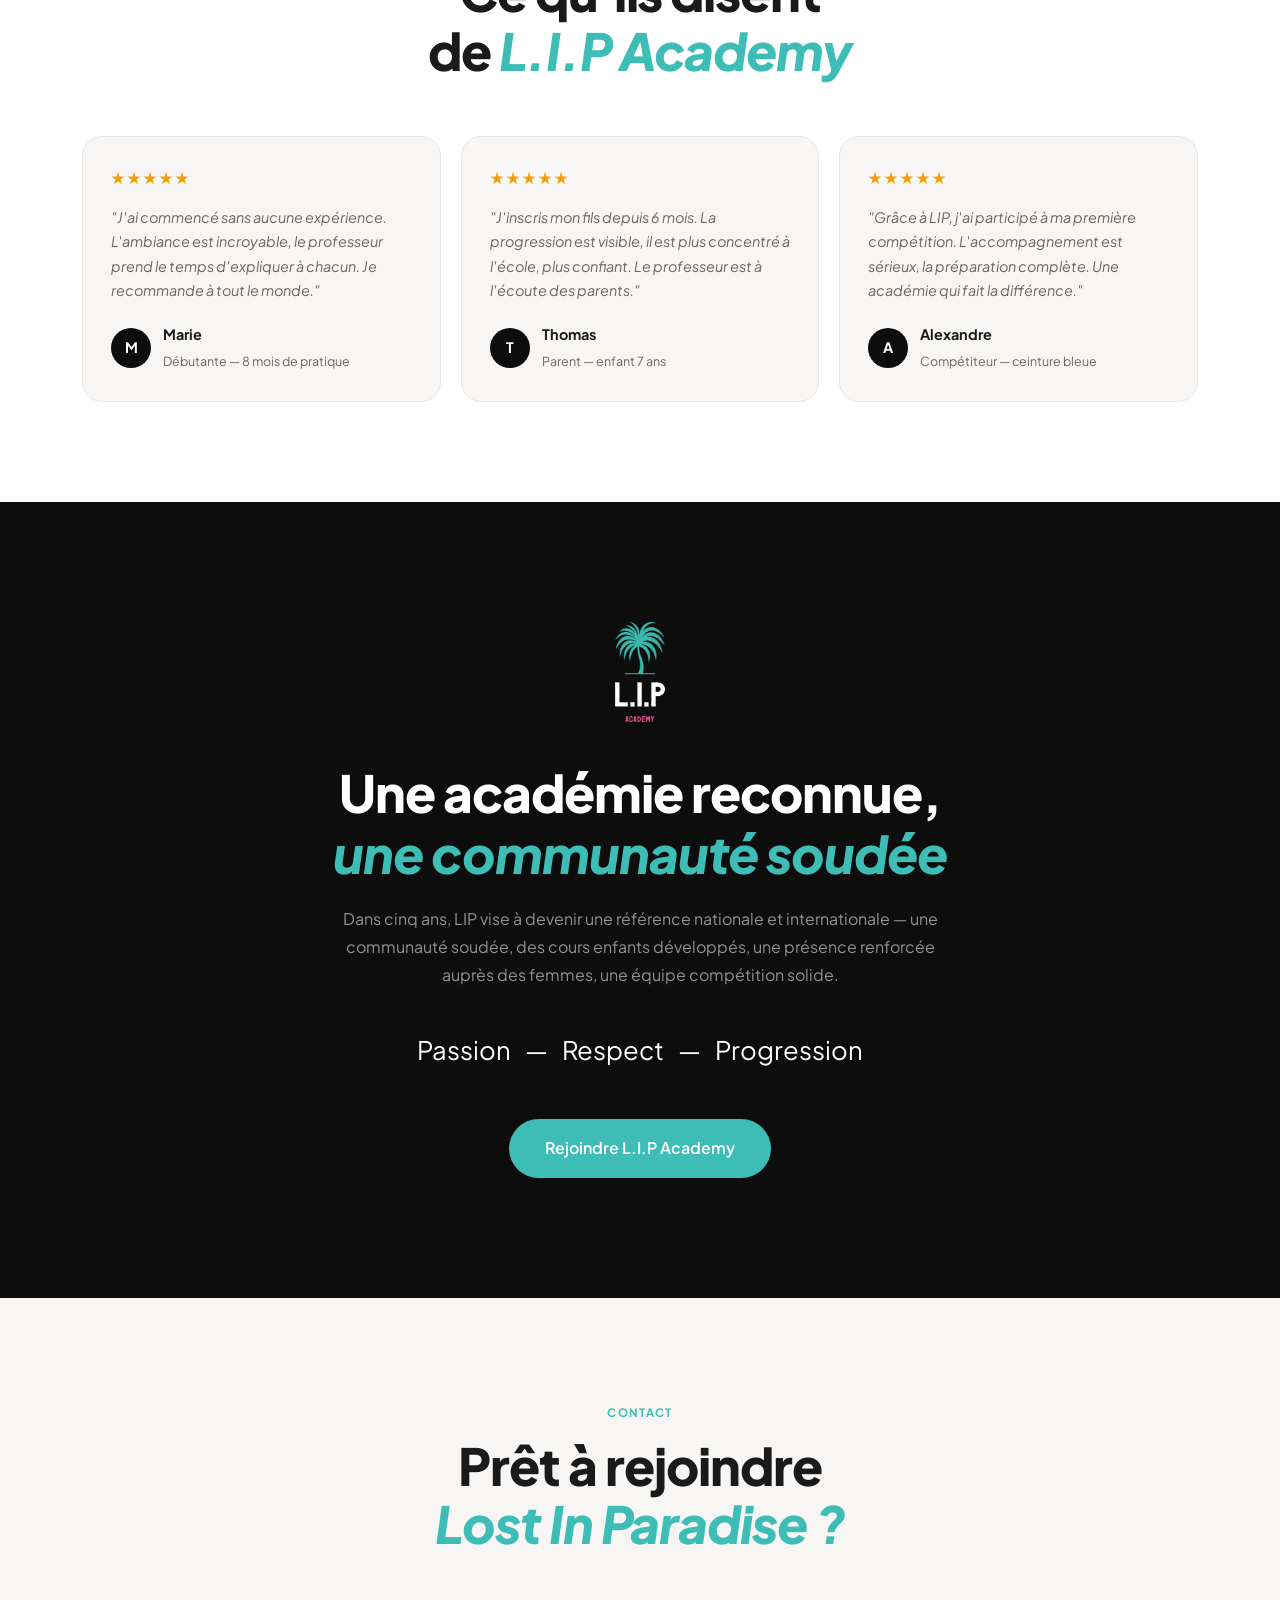
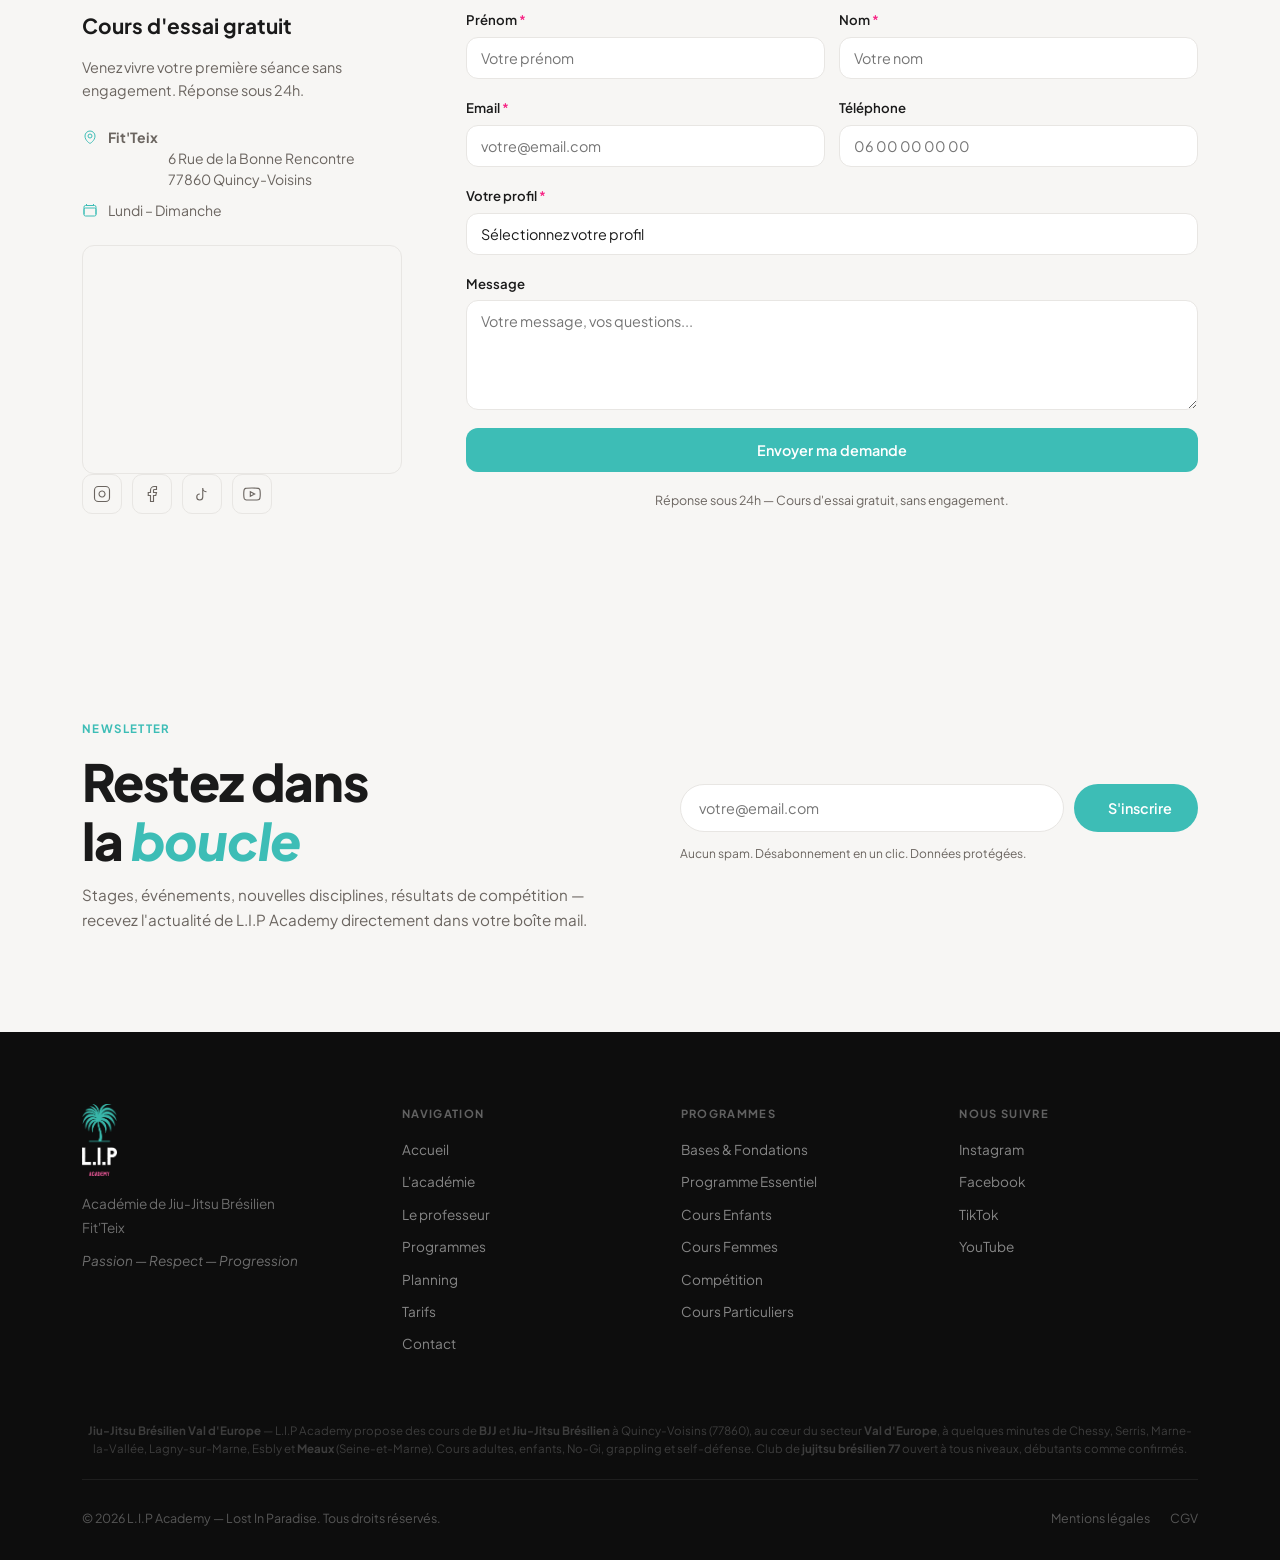
==== commit a9a342ee: "Équipe: ajout Alexandre Laurent (ceinture marron, garde De La Riva) Co-Authored-By: Claude Sonnet 4." ====
--- a/index.html
+++ b/index.html
@@ -457,6 +457,10 @@
             Mercredi
           </h4>
           <div class="time-slots">
+            <div class="time-slot tag-bases">
+              <div class="ts-time"><strong>12h30</strong><span>–</span><strong>13h30</strong></div>
+              <em>JJB Bases</em>
+            </div>
             <div class="time-slot">
               <div class="ts-time"><strong>19h00</strong><span>–</span><strong>20h30</strong></div>
               <em>JJB Tous niveaux</em>
@@ -747,6 +751,7 @@
               <img src="images/mohamed-sadouki.jpg" alt="Mohamed Sadouki">
               <img src="images/kevin-zerouti.jpg" alt="Kevin Zerouti">
               <img src="images/estelle-dornacher.jpg" alt="Estelle Dornacher" onerror="this.style.display='none'">
+              <img src="images/alexandre-laurent.jpg" alt="Alexandre Laurent">
             </div>
             <div class="prive-info">
               <span class="prive-label">Équipe pédagogique</span>
@@ -913,6 +918,25 @@
             </div>
             <div class="spec-pills">
               <span class="pill">Grappling</span>
+            </div>
+          </div>
+        </div>
+
+        <!-- Alexandre Laurent -->
+        <div class="team-card">
+          <div class="team-photo">
+            <img src="images/alexandre-laurent.jpg" alt="Alexandre Laurent — Professeur BJJ L.I.P Academy">
+            <span class="team-role">Professeur</span>
+          </div>
+          <div class="team-info">
+            <h3>Alexandre Laurent</h3>
+            <div class="team-belt">
+              <div class="belt-visual" style="background:linear-gradient(90deg,#6b3a2a 60%,#8b5e3c 100%);"></div>
+              <span>Ceinture Marron</span>
+            </div>
+            <div class="spec-pills">
+              <span class="pill">Garde De La Riva</span>
+              <span class="pill">Compétiteur</span>
             </div>
           </div>
         </div>
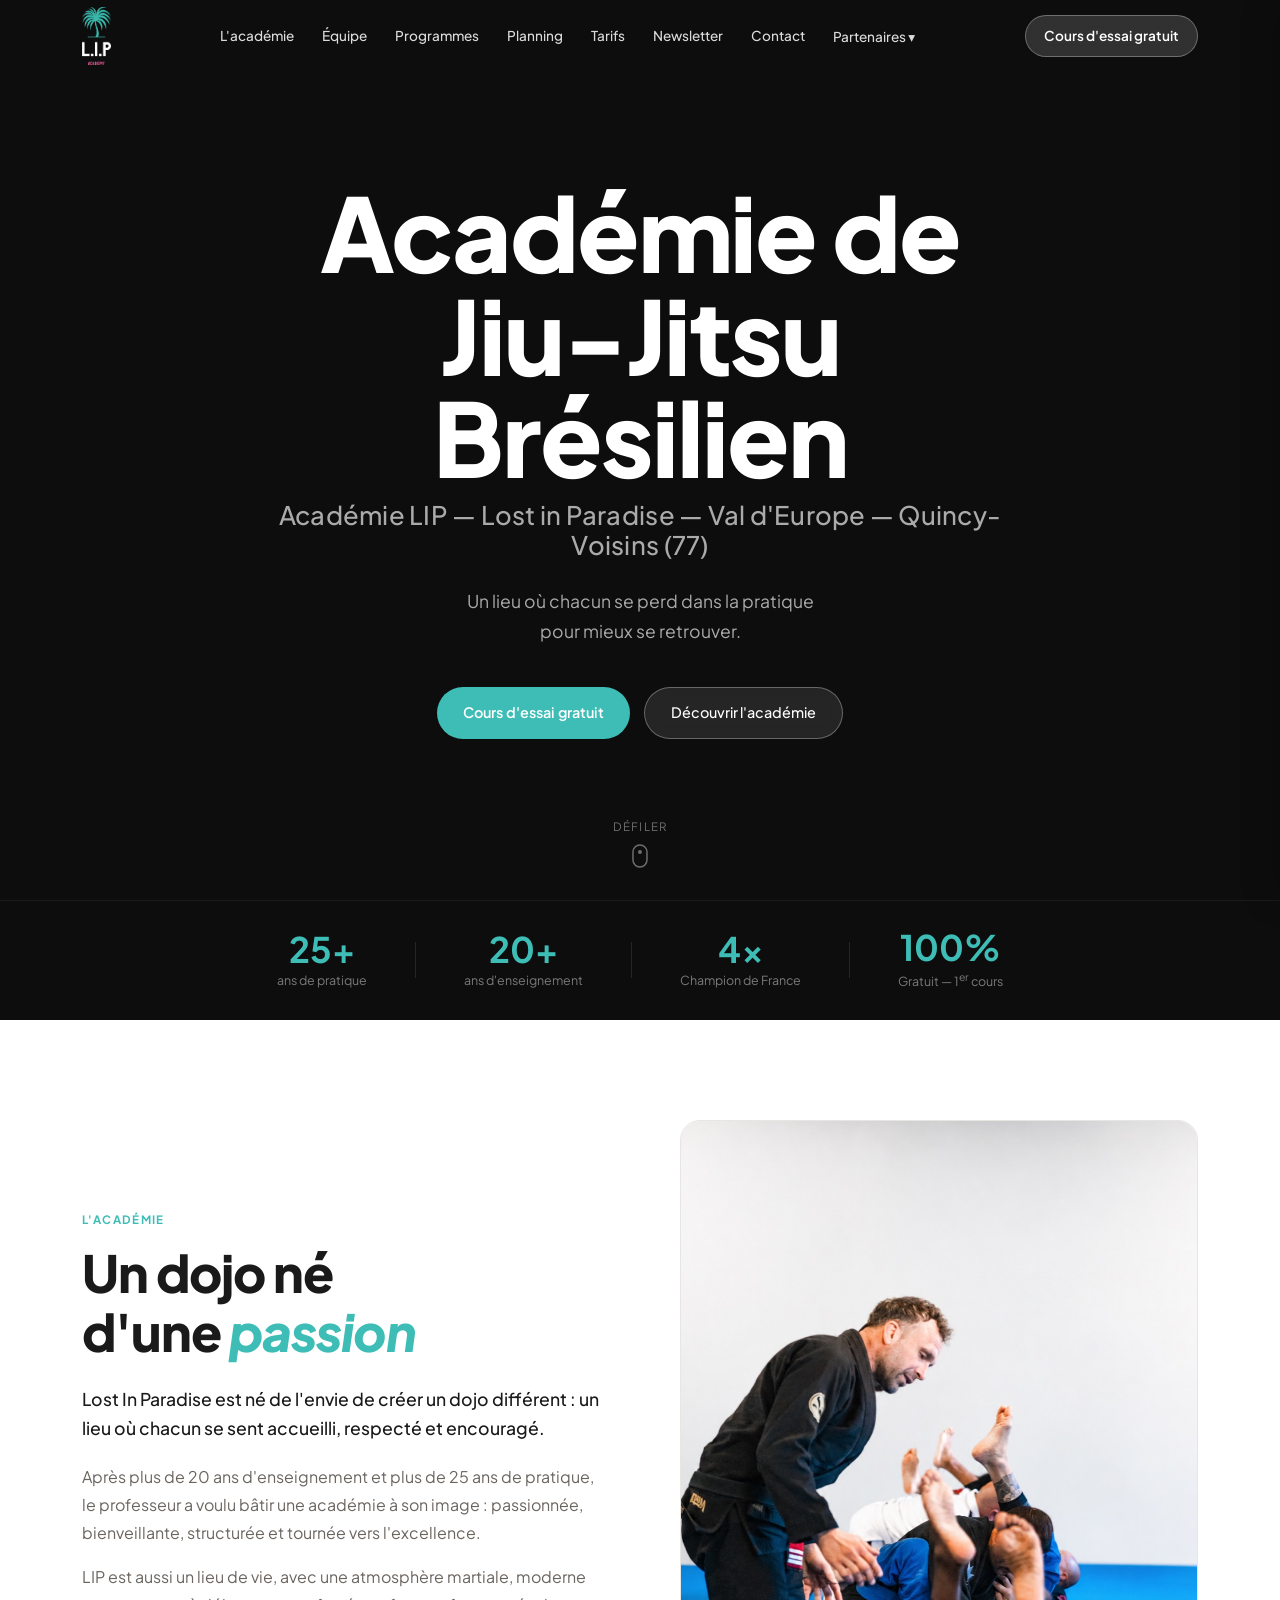
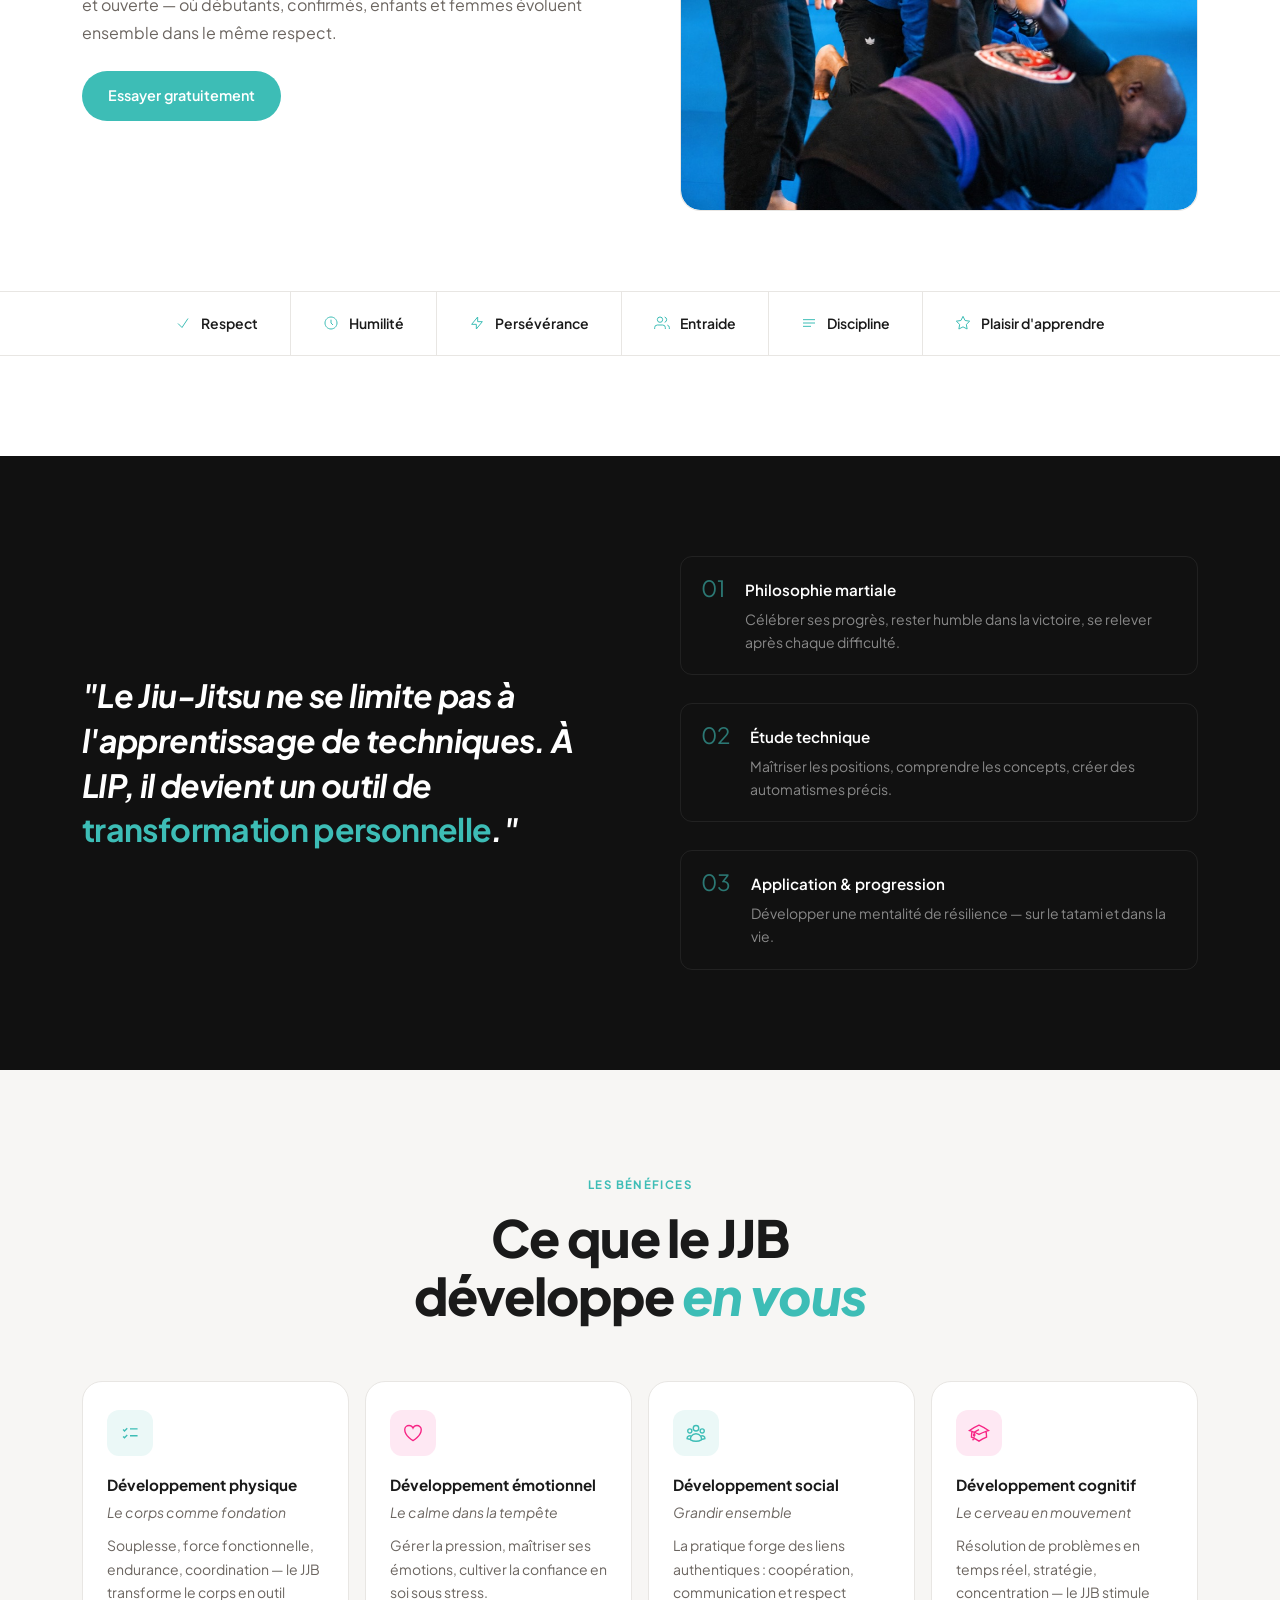
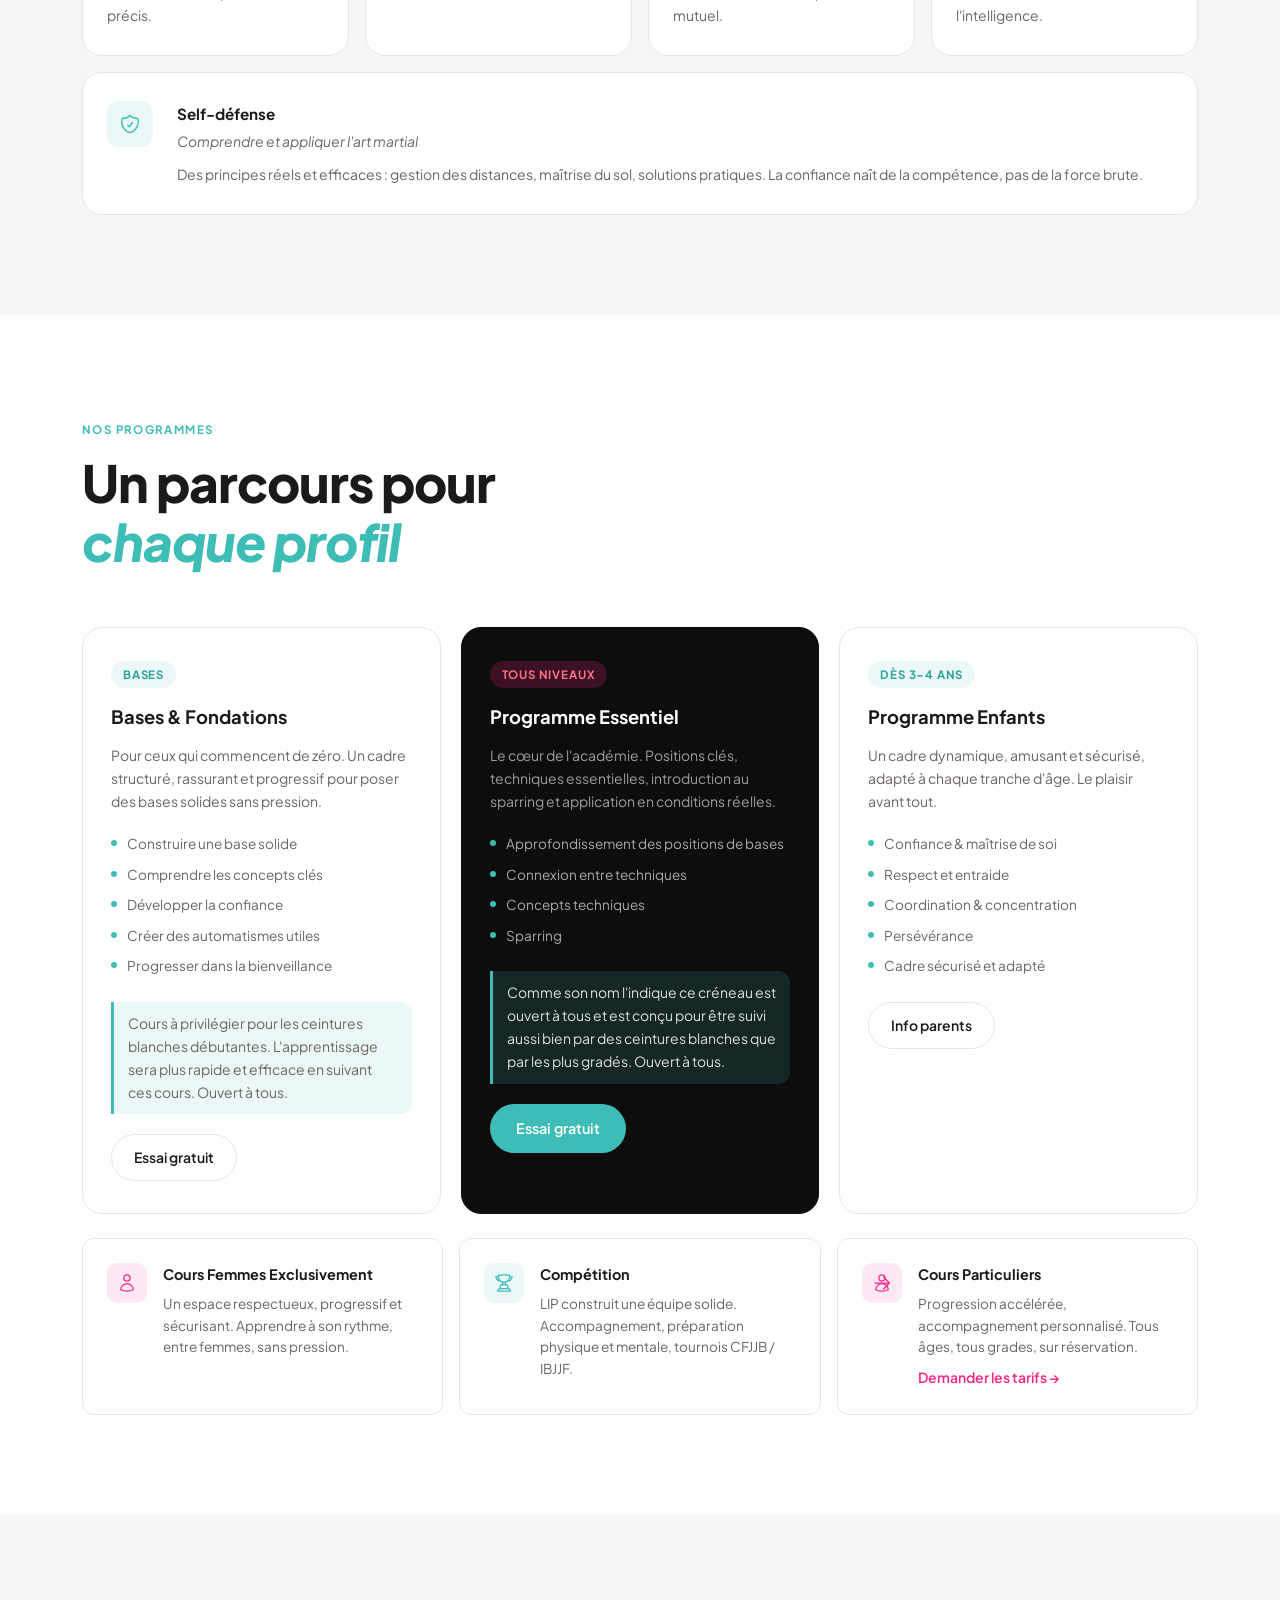
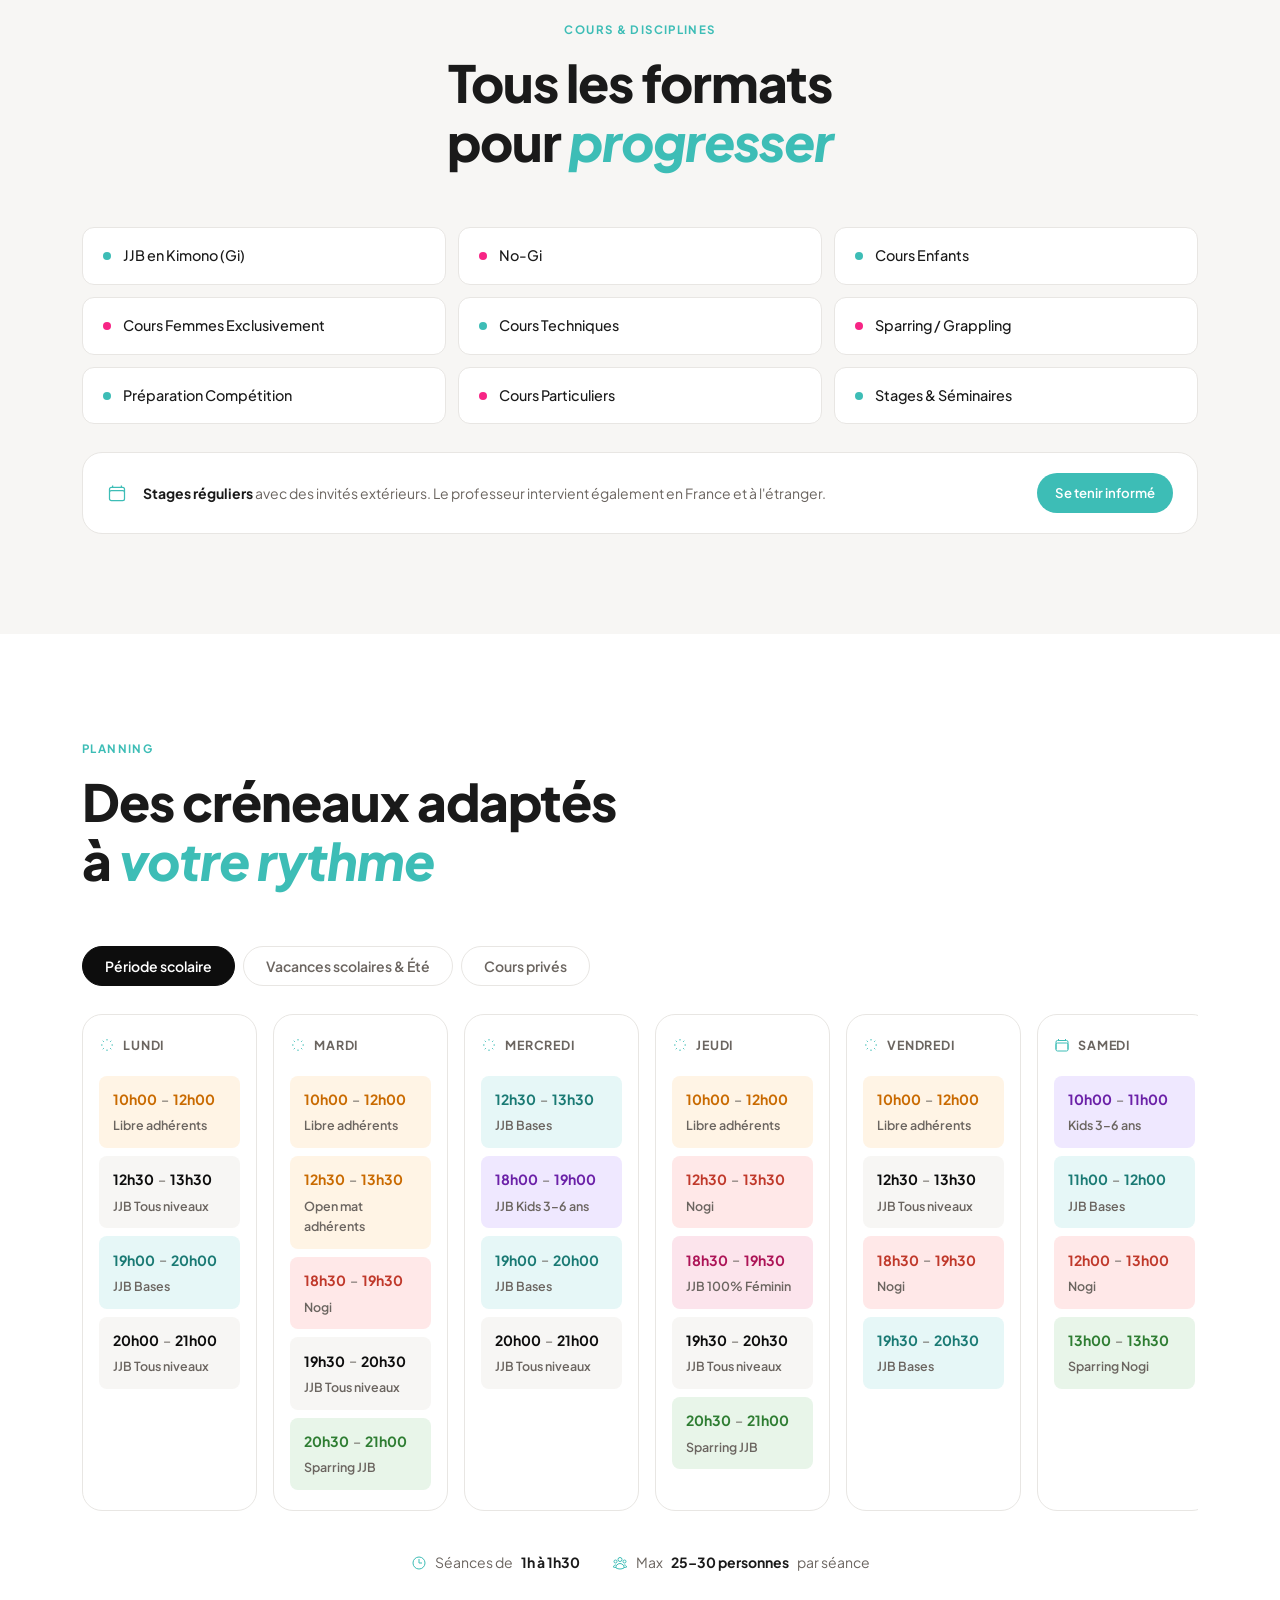
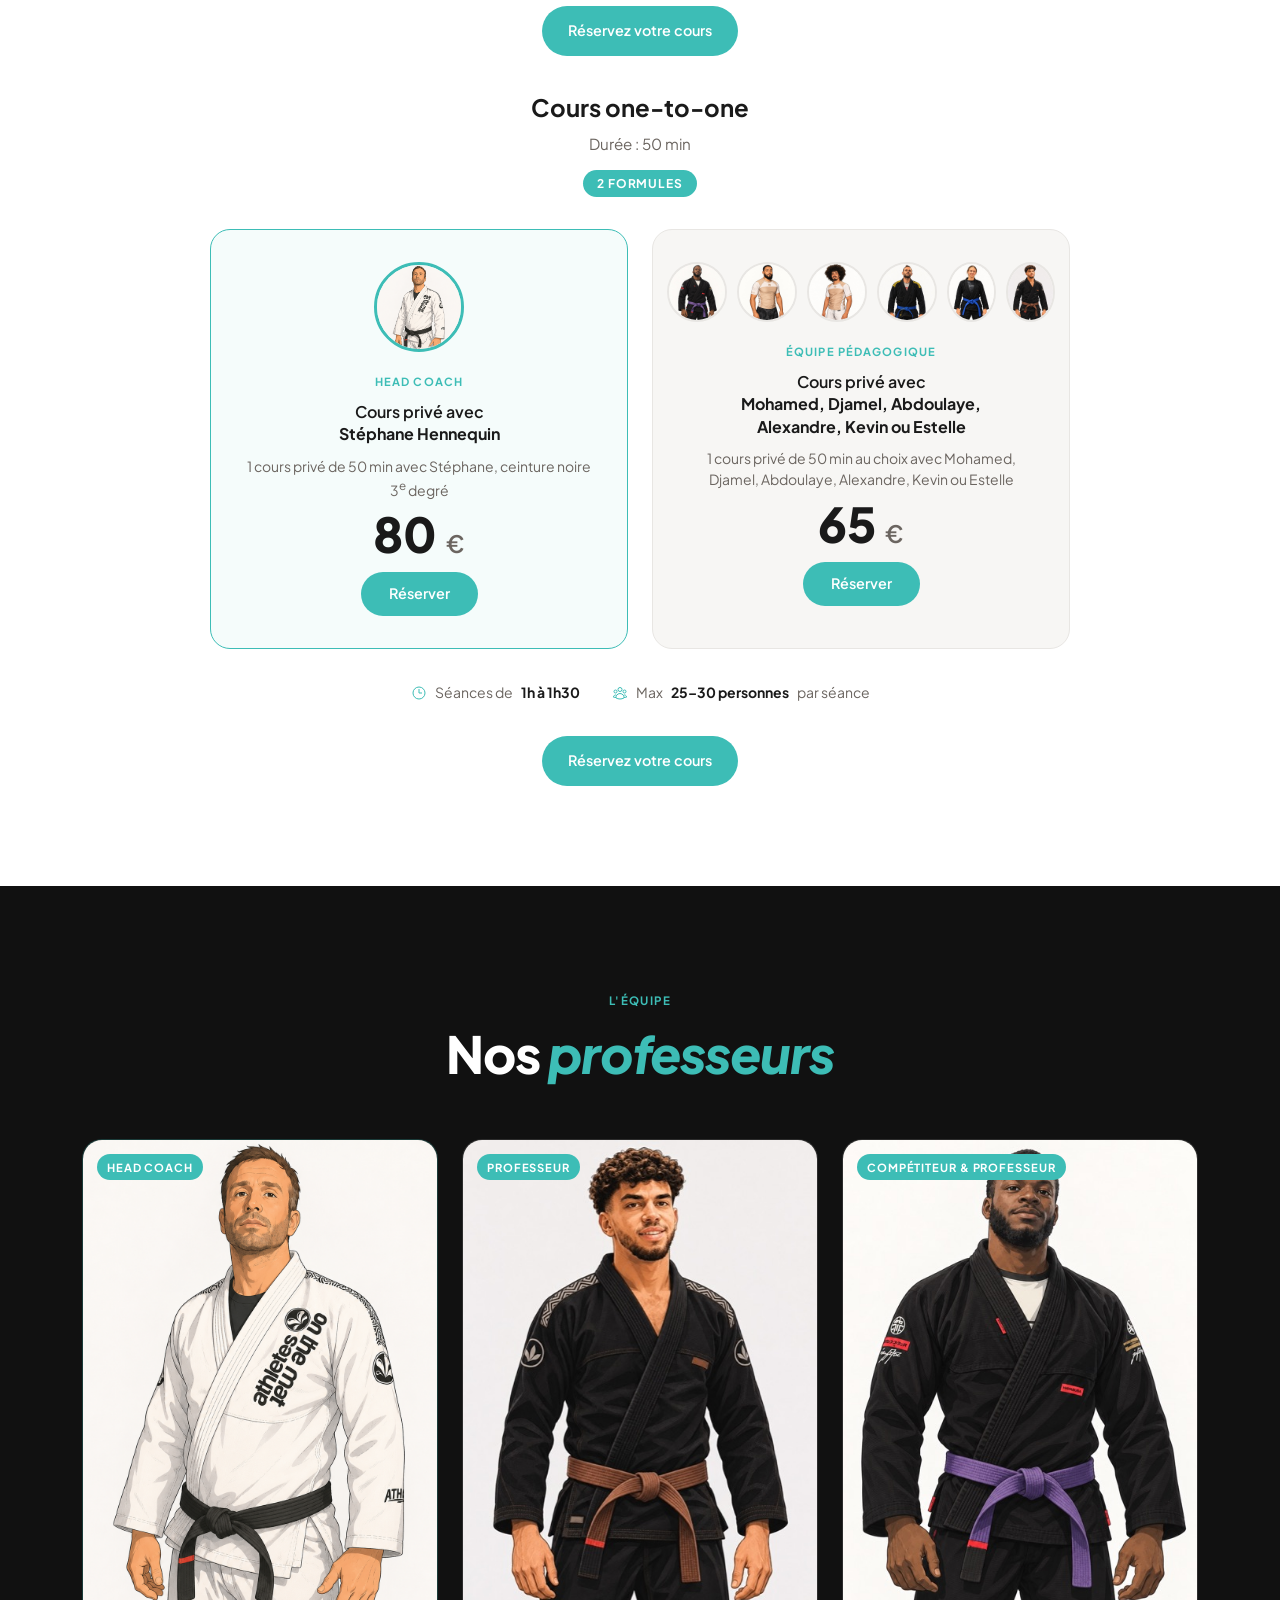
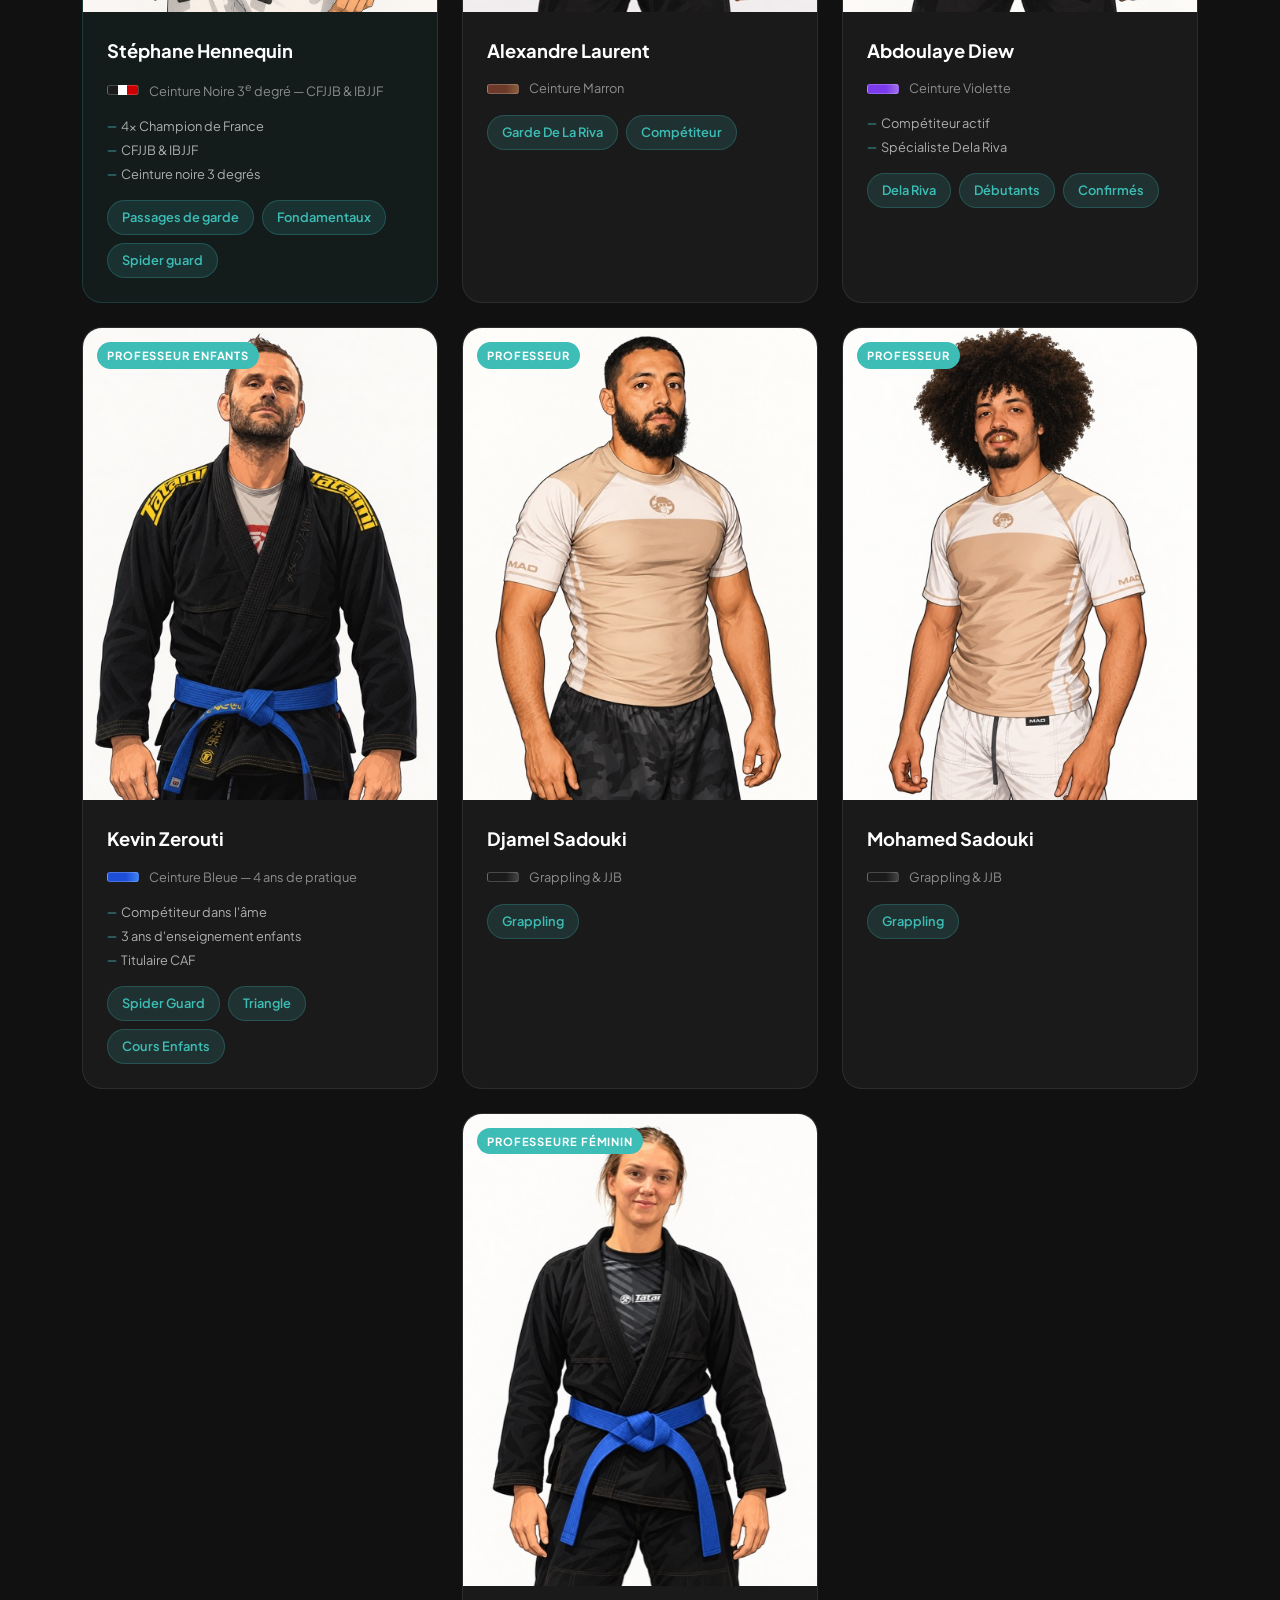
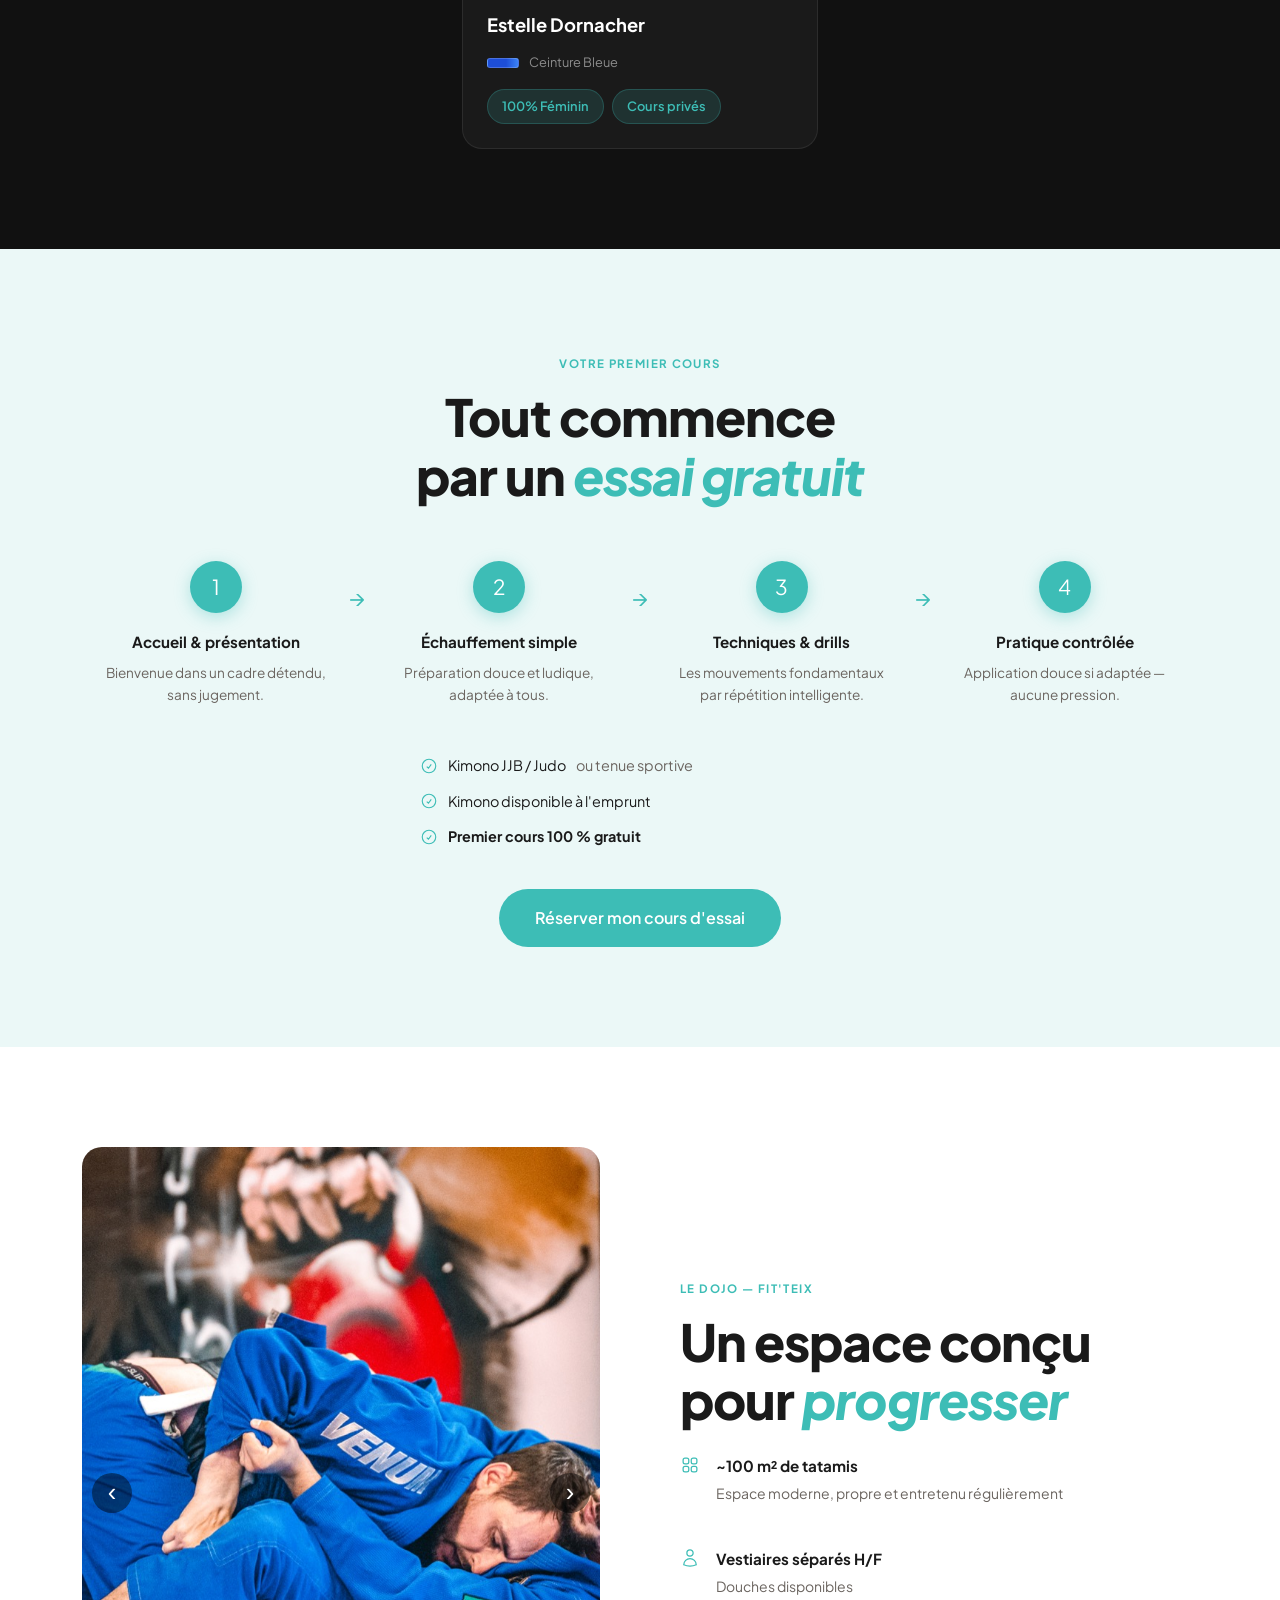
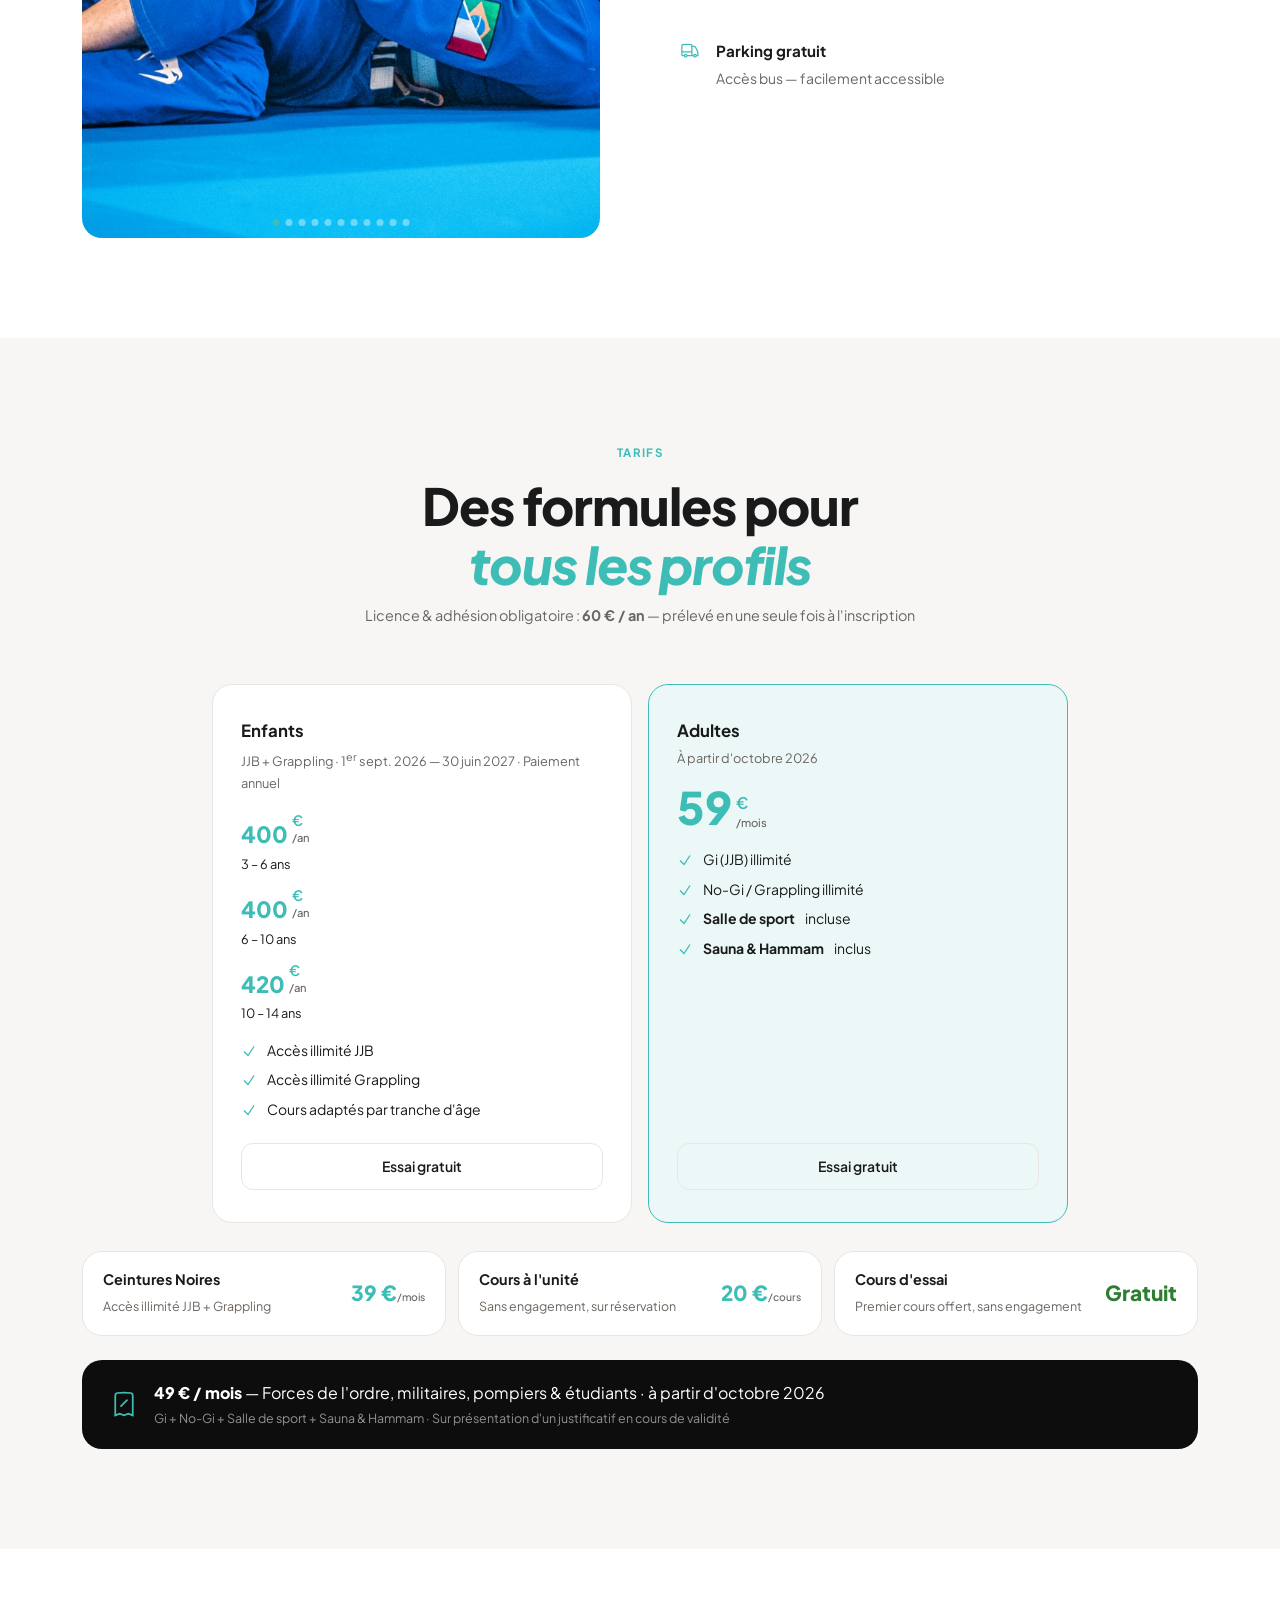
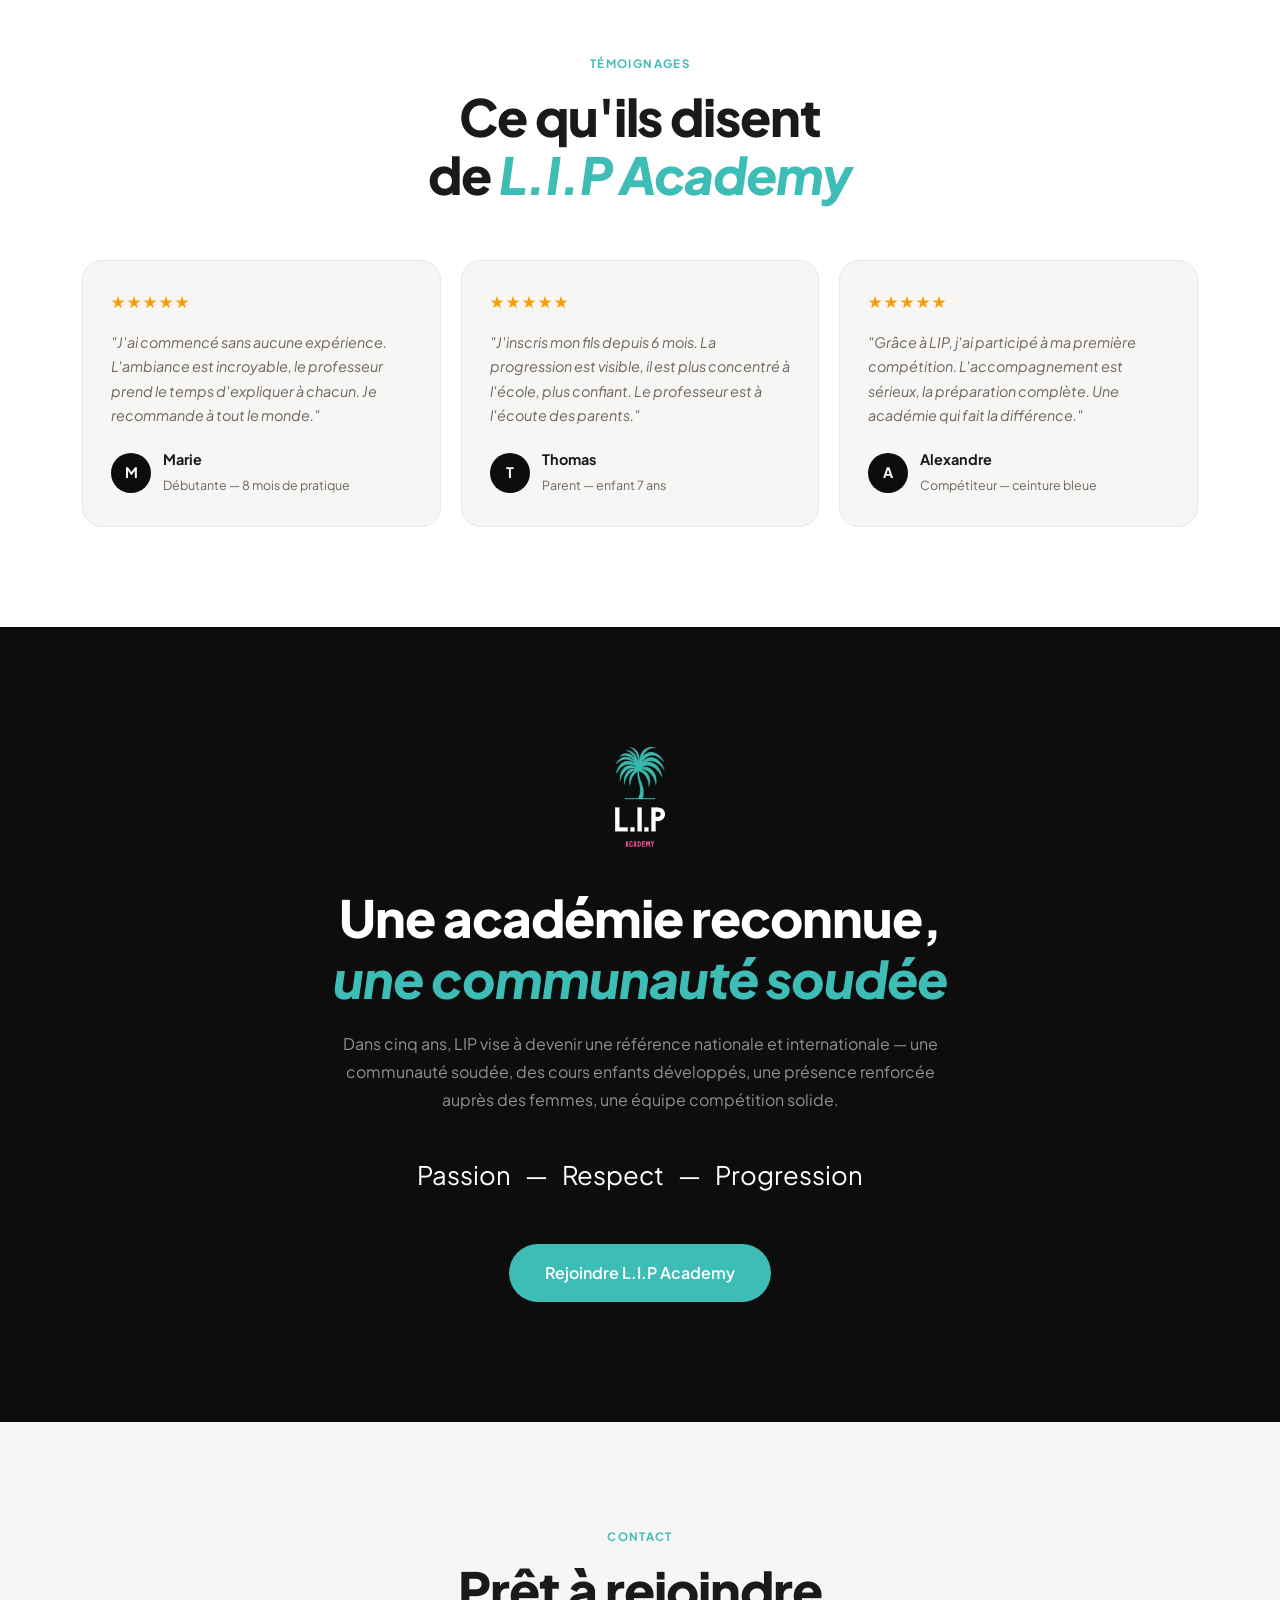
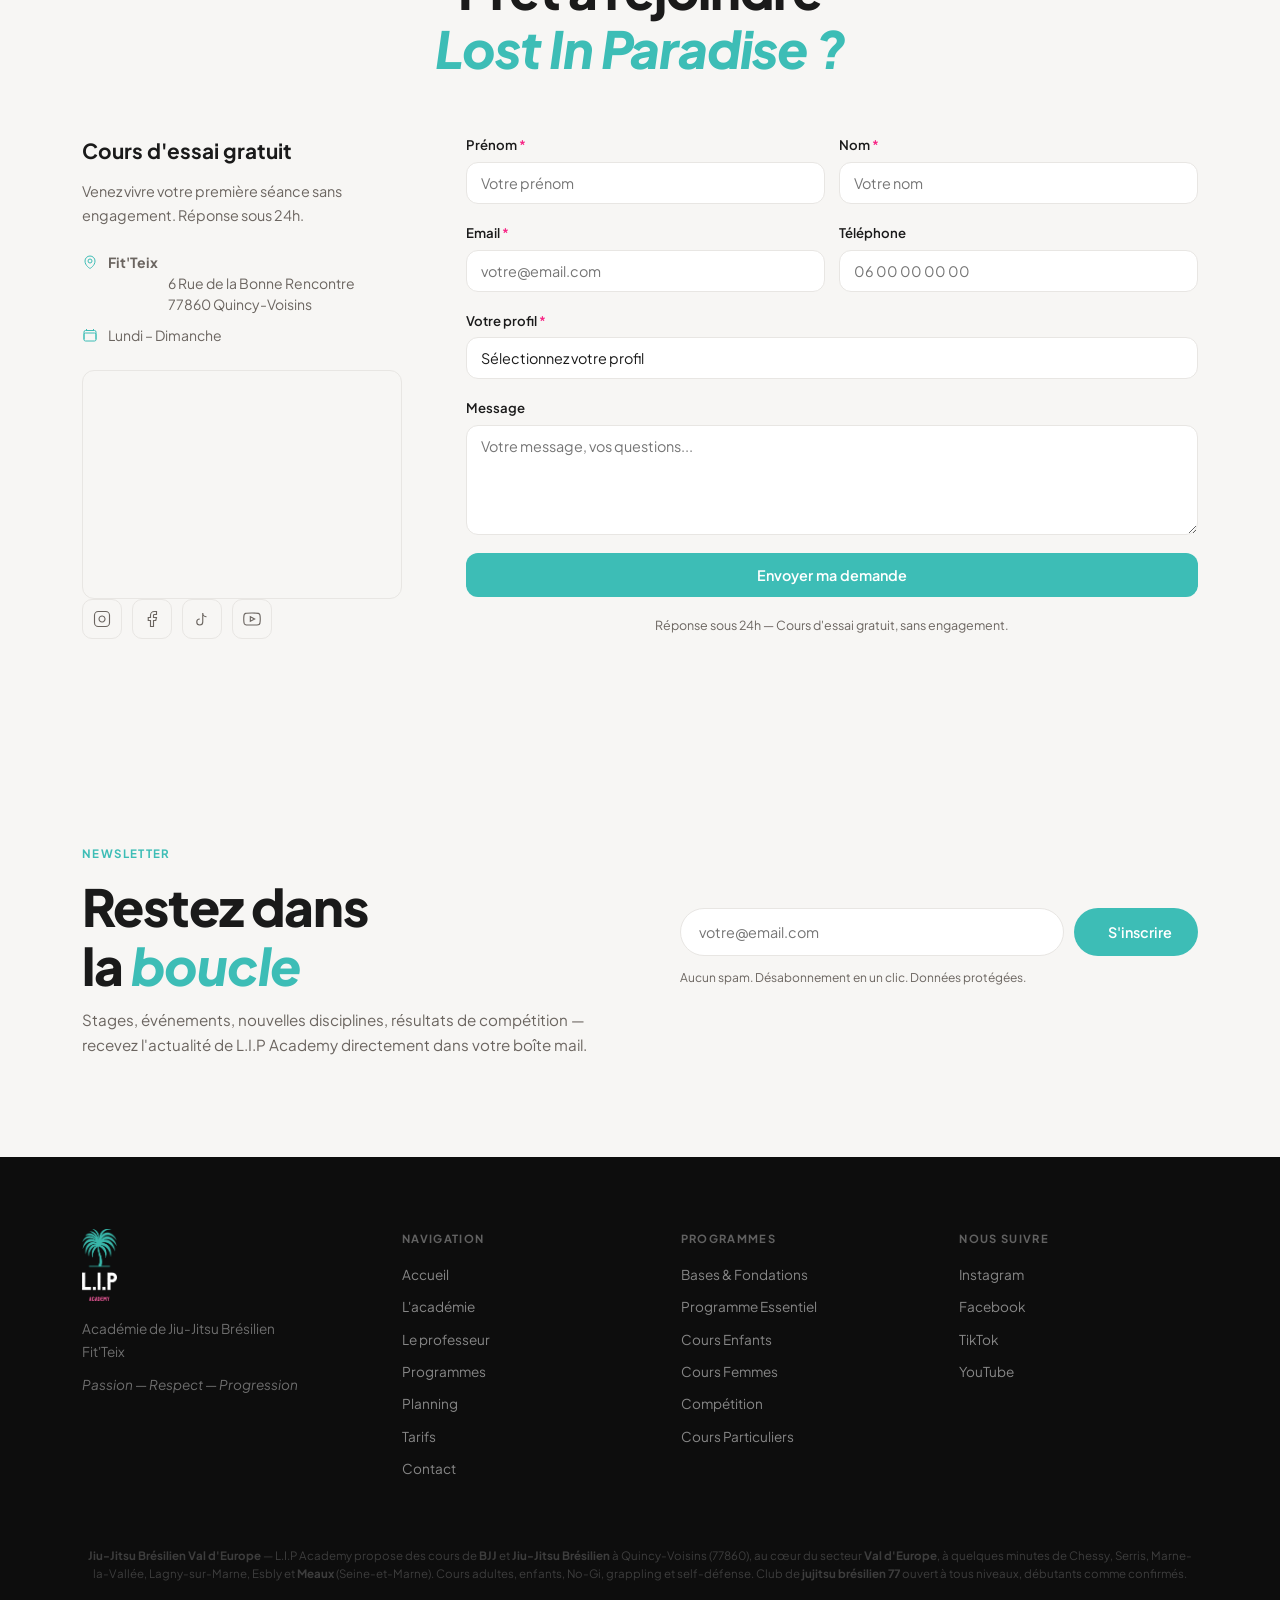
==== commit 1e062b6a: "Équipe: Alexandre avant Abdoulaye (grade) + Estelle centrée en dernière ligne Co-Authored-By: Claude" ====
--- a/index.html
+++ b/index.html
@@ -818,6 +818,25 @@
           </div>
         </div>
 
+        <!-- Alexandre Laurent -->
+        <div class="team-card">
+          <div class="team-photo">
+            <img src="images/alexandre-laurent.jpg" alt="Alexandre Laurent — Professeur BJJ L.I.P Academy">
+            <span class="team-role">Professeur</span>
+          </div>
+          <div class="team-info">
+            <h3>Alexandre Laurent</h3>
+            <div class="team-belt">
+              <div class="belt-visual" style="background:linear-gradient(90deg,#6b3a2a 60%,#8b5e3c 100%);"></div>
+              <span>Ceinture Marron</span>
+            </div>
+            <div class="spec-pills">
+              <span class="pill">Garde De La Riva</span>
+              <span class="pill">Compétiteur</span>
+            </div>
+          </div>
+        </div>
+
         <!-- Abdoulaye Diew -->
         <div class="team-card">
           <div class="team-photo">
@@ -867,8 +886,44 @@
           </div>
         </div>
 
-        <!-- Estelle Dornacher -->
+        <!-- Djamel Sadouki -->
         <div class="team-card">
+          <div class="team-photo">
+            <img src="images/djamel-sadouki.jpg" alt="Djamel Sadouki — Professeur BJJ L.I.P Academy">
+            <span class="team-role">Professeur</span>
+          </div>
+          <div class="team-info">
+            <h3>Djamel Sadouki</h3>
+            <div class="team-belt">
+              <div class="belt-visual" style="background:linear-gradient(90deg,#1a1a1a 60%,#444 100%);"></div>
+              <span>Grappling &amp; JJB</span>
+            </div>
+            <div class="spec-pills">
+              <span class="pill">Grappling</span>
+            </div>
+          </div>
+        </div>
+
+        <!-- Mohamed Sadouki -->
+        <div class="team-card">
+          <div class="team-photo">
+            <img src="images/mohamed-sadouki.jpg" alt="Mohamed Sadouki — Professeur BJJ L.I.P Academy">
+            <span class="team-role">Professeur</span>
+          </div>
+          <div class="team-info">
+            <h3>Mohamed Sadouki</h3>
+            <div class="team-belt">
+              <div class="belt-visual" style="background:linear-gradient(90deg,#1a1a1a 60%,#444 100%);"></div>
+              <span>Grappling &amp; JJB</span>
+            </div>
+            <div class="spec-pills">
+              <span class="pill">Grappling</span>
+            </div>
+          </div>
+        </div>
+
+        <!-- Estelle Dornacher — centrée -->
+        <div class="team-card team-card-centered">
           <div class="team-photo">
             <img src="images/estelle-dornacher.jpg" alt="Estelle Dornacher — Professeur JJB 100% Féminin L.I.P Academy" onerror="this.parentElement.querySelector('span').textContent='100% Féminin'">
             <span class="team-role">Professeure Féminin</span>
@@ -882,61 +937,6 @@
             <div class="spec-pills">
               <span class="pill">100% Féminin</span>
               <span class="pill">Cours privés</span>
-            </div>
-          </div>
-        </div>
-
-        <!-- Djamel Sadouki -->
-        <div class="team-card">
-          <div class="team-photo">
-            <img src="images/djamel-sadouki.jpg" alt="Djamel Sadouki — Professeur BJJ L.I.P Academy">
-            <span class="team-role">Professeur</span>
-          </div>
-          <div class="team-info">
-            <h3>Djamel Sadouki</h3>
-            <div class="team-belt">
-              <div class="belt-visual" style="background:linear-gradient(90deg,#1a1a1a 60%,#444 100%);"></div>
-              <span>Grappling &amp; JJB</span>
-            </div>
-            <div class="spec-pills">
-              <span class="pill">Grappling</span>
-            </div>
-          </div>
-        </div>
-
-        <!-- Mohamed Sadouki -->
-        <div class="team-card">
-          <div class="team-photo">
-            <img src="images/mohamed-sadouki.jpg" alt="Mohamed Sadouki — Professeur BJJ L.I.P Academy">
-            <span class="team-role">Professeur</span>
-          </div>
-          <div class="team-info">
-            <h3>Mohamed Sadouki</h3>
-            <div class="team-belt">
-              <div class="belt-visual" style="background:linear-gradient(90deg,#1a1a1a 60%,#444 100%);"></div>
-              <span>Grappling &amp; JJB</span>
-            </div>
-            <div class="spec-pills">
-              <span class="pill">Grappling</span>
-            </div>
-          </div>
-        </div>
-
-        <!-- Alexandre Laurent -->
-        <div class="team-card">
-          <div class="team-photo">
-            <img src="images/alexandre-laurent.jpg" alt="Alexandre Laurent — Professeur BJJ L.I.P Academy">
-            <span class="team-role">Professeur</span>
-          </div>
-          <div class="team-info">
-            <h3>Alexandre Laurent</h3>
-            <div class="team-belt">
-              <div class="belt-visual" style="background:linear-gradient(90deg,#6b3a2a 60%,#8b5e3c 100%);"></div>
-              <span>Ceinture Marron</span>
-            </div>
-            <div class="spec-pills">
-              <span class="pill">Garde De La Riva</span>
-              <span class="pill">Compétiteur</span>
             </div>
           </div>
         </div>
--- a/styles.css
+++ b/styles.css
@@ -698,6 +698,7 @@
   transition: border-color .2s, box-shadow .2s;
 }
 .team-card.featured { background: rgba(61,189,182,.06); border-color: rgba(61,189,182,.2); }
+.team-card.team-card-centered { grid-column: 2; }
 .team-card.placeholder { opacity: .6; }
 .team-photo {
   position: relative; aspect-ratio: 3/4; overflow: hidden;
